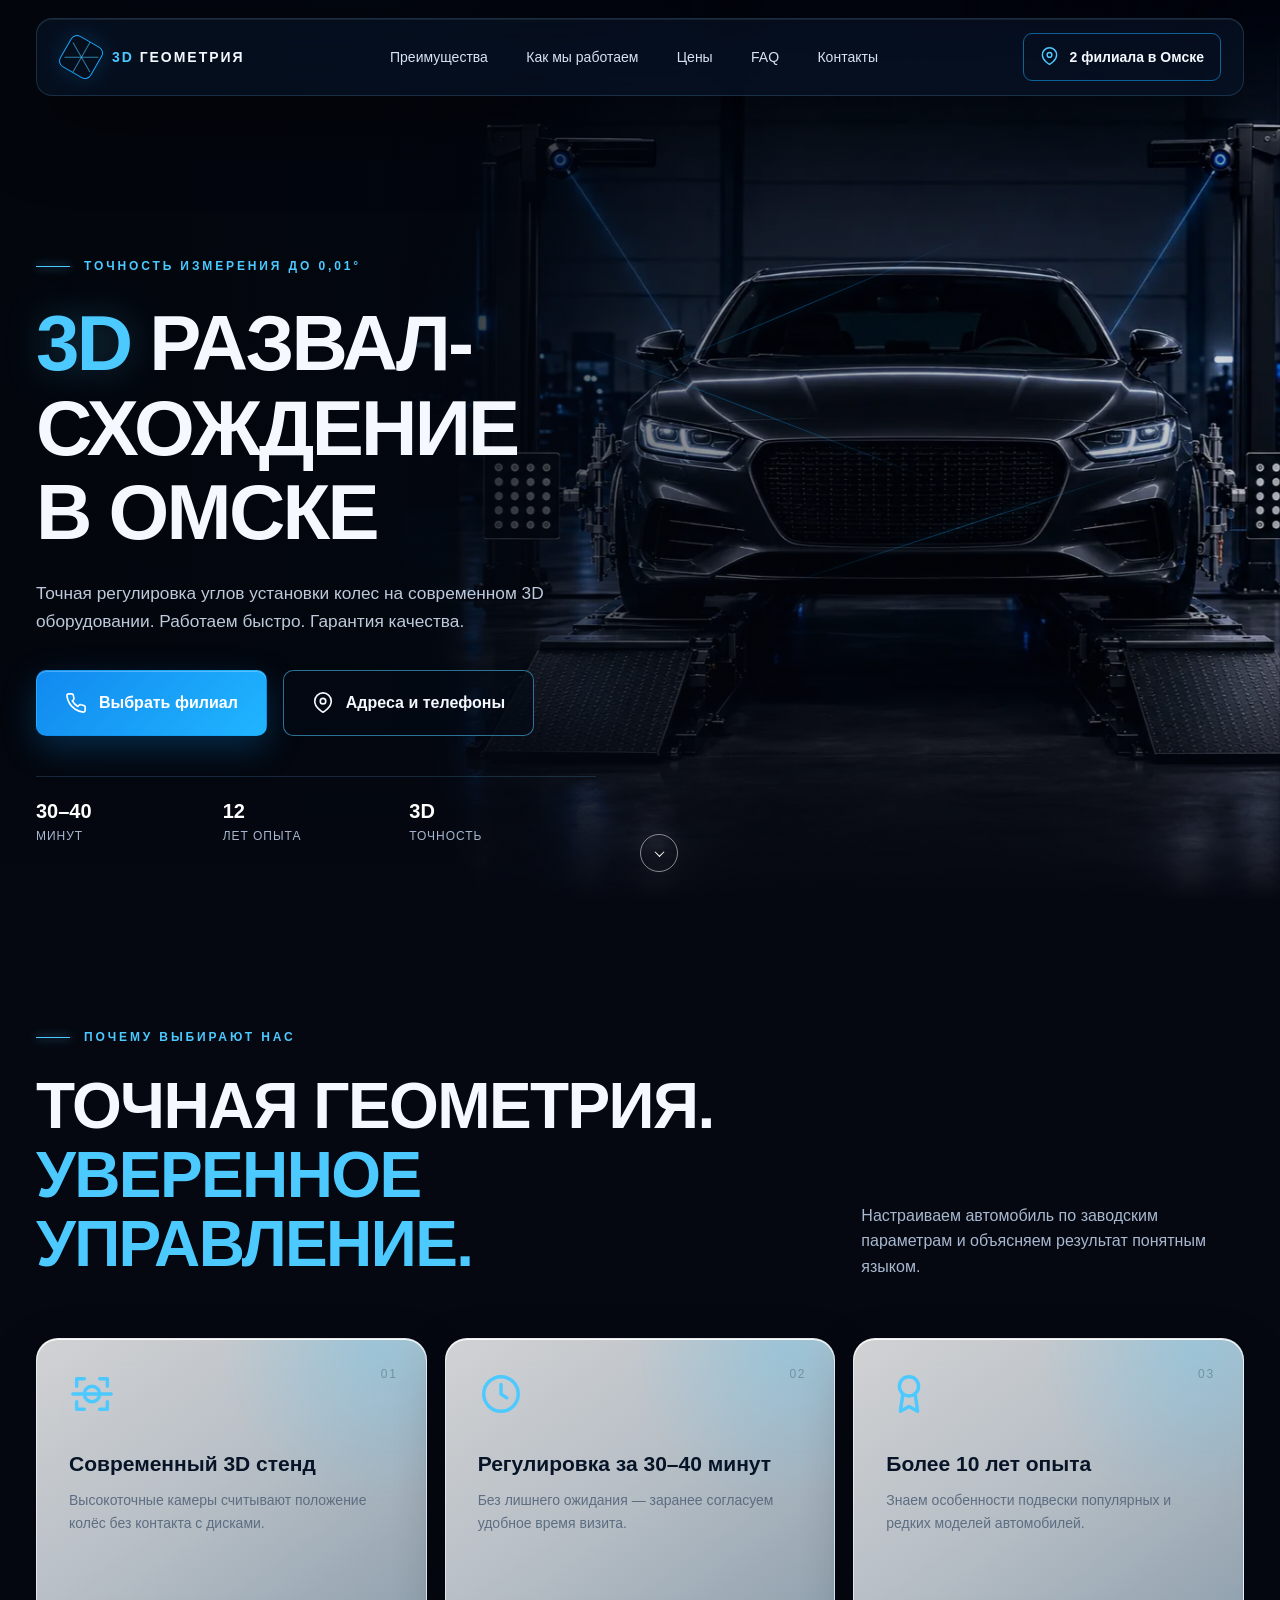
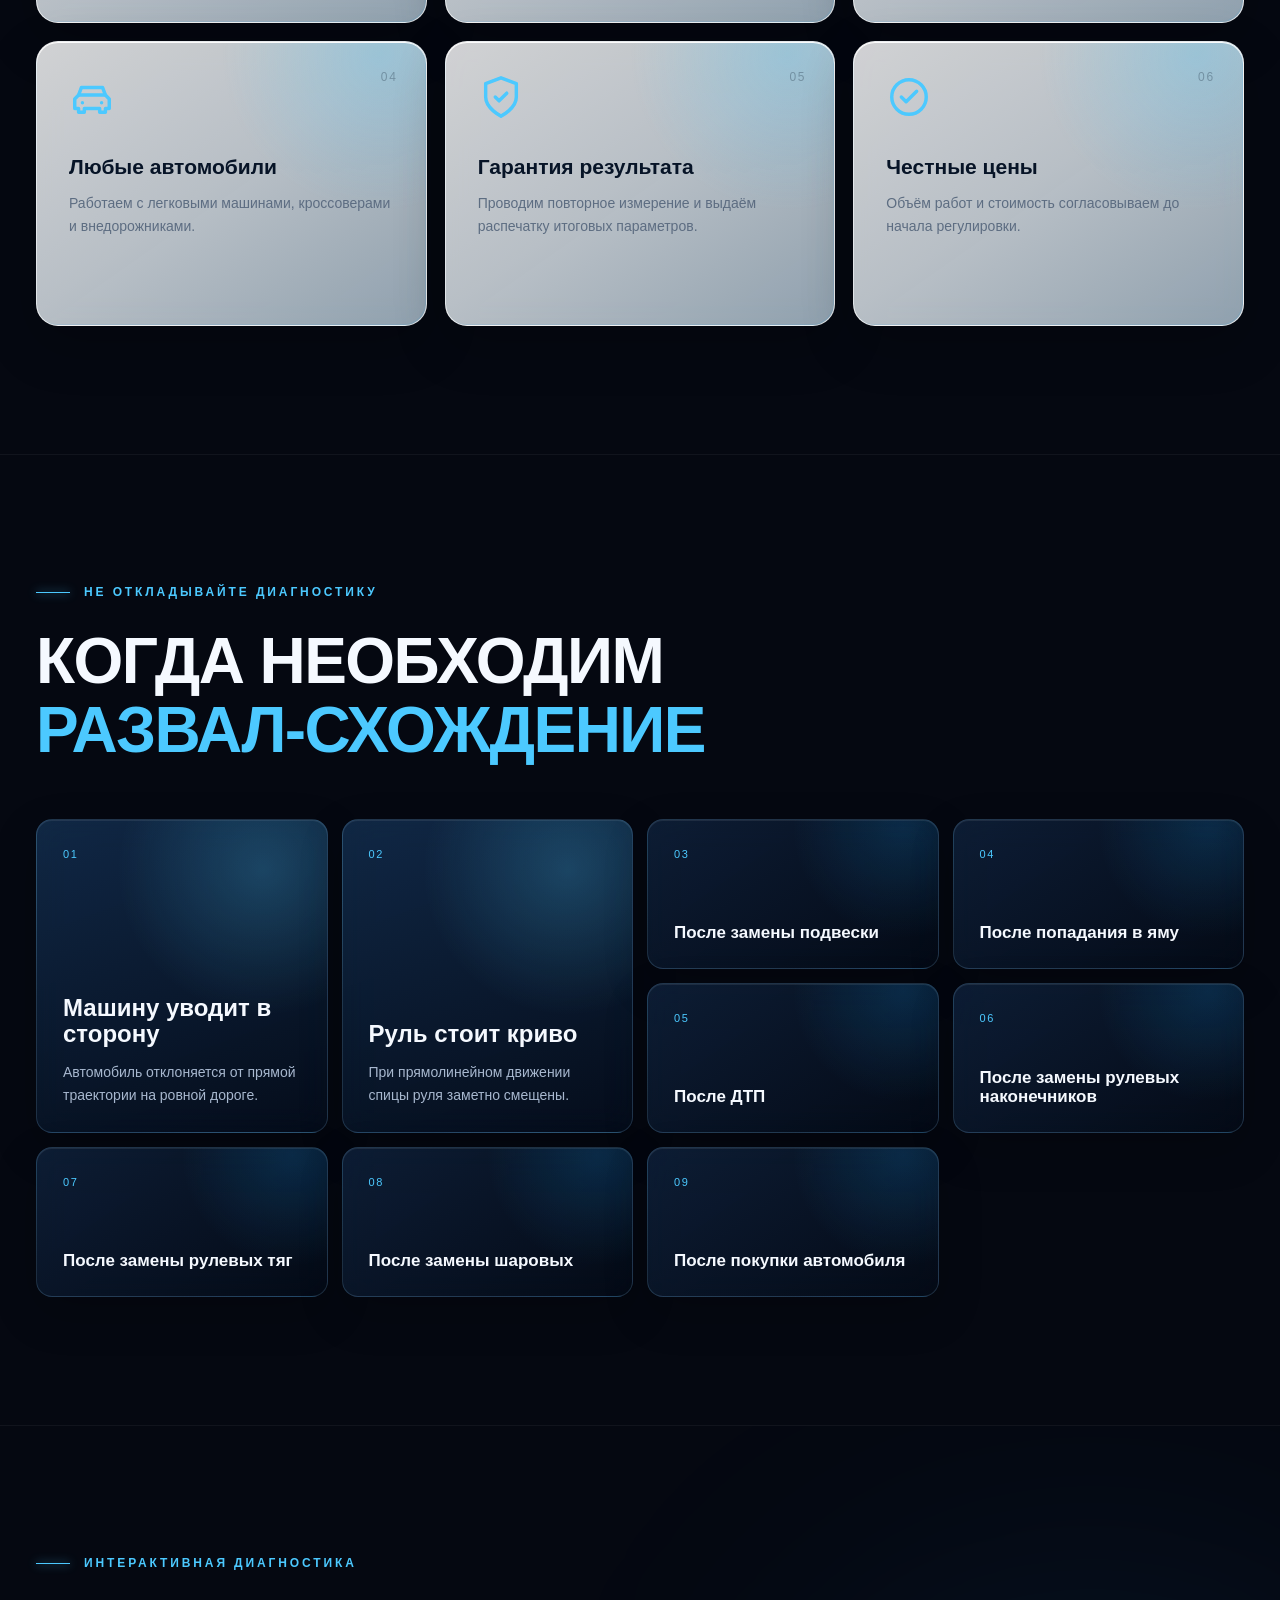
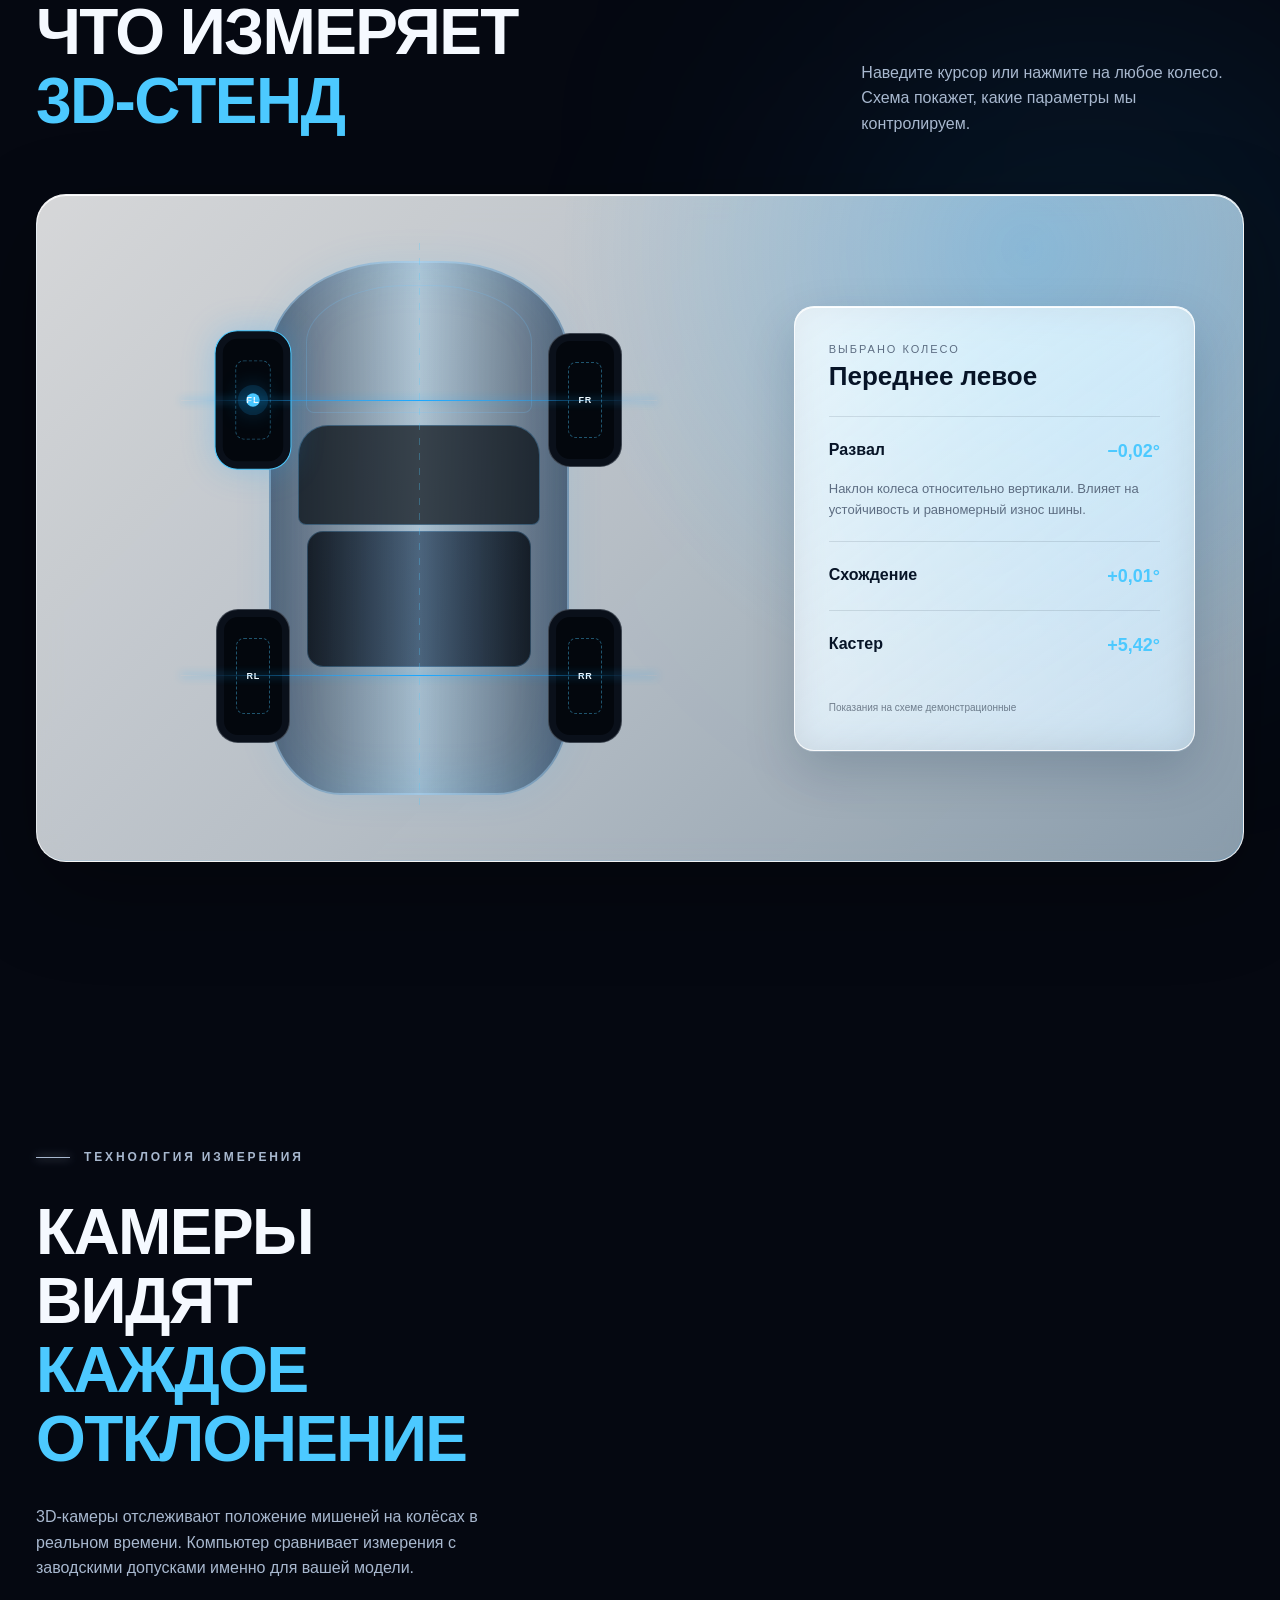
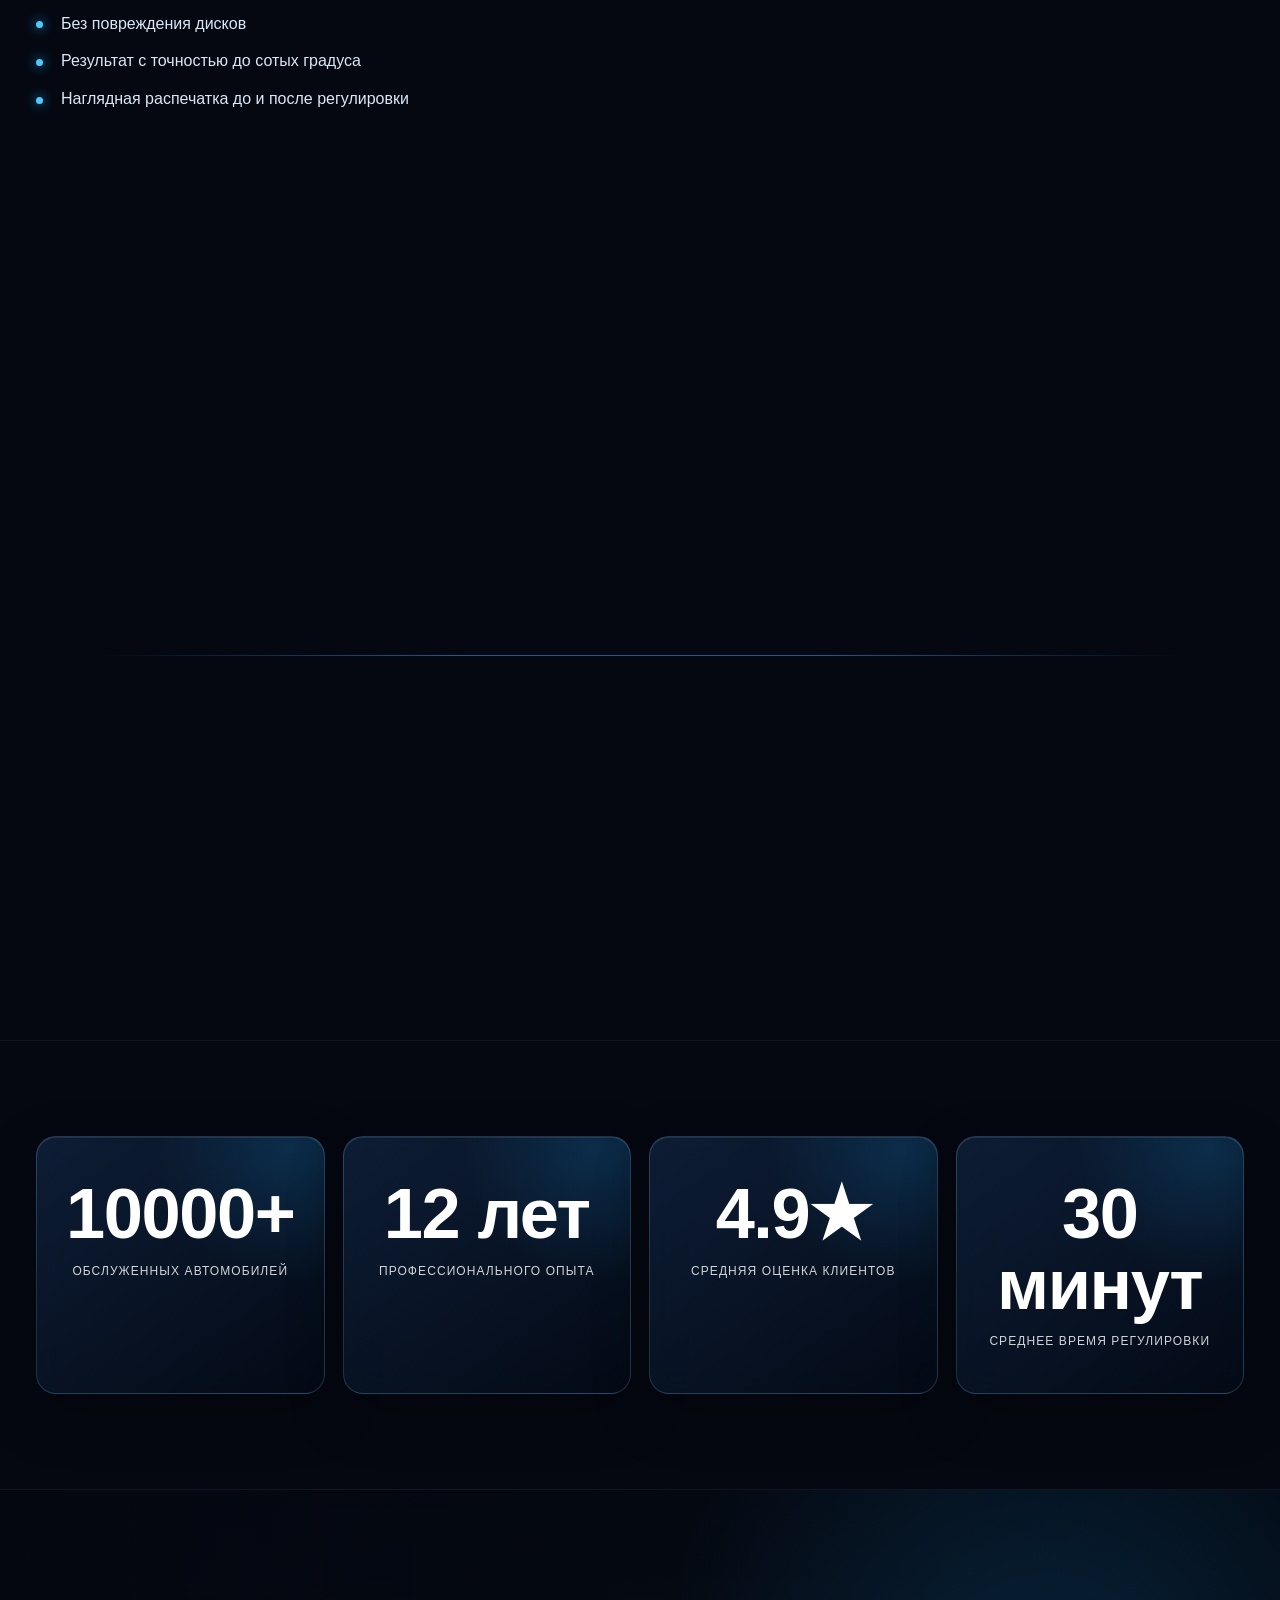
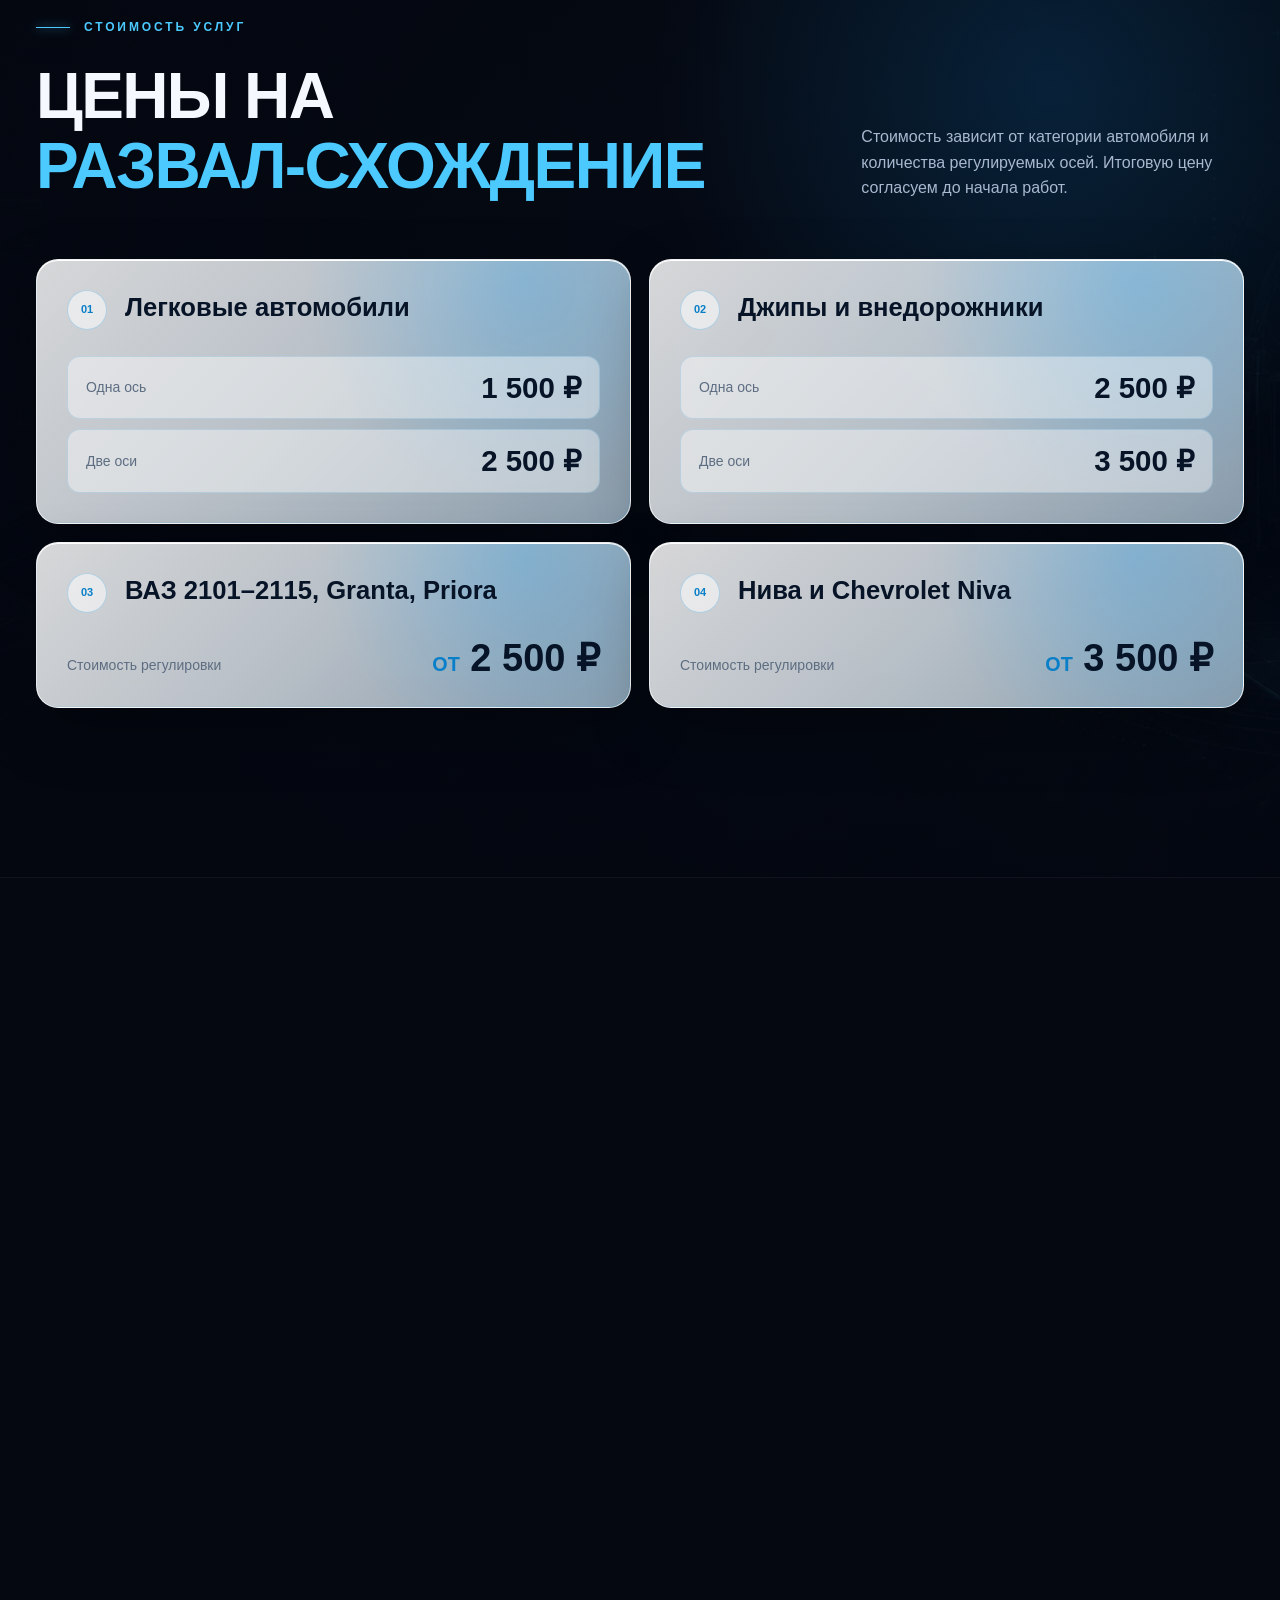
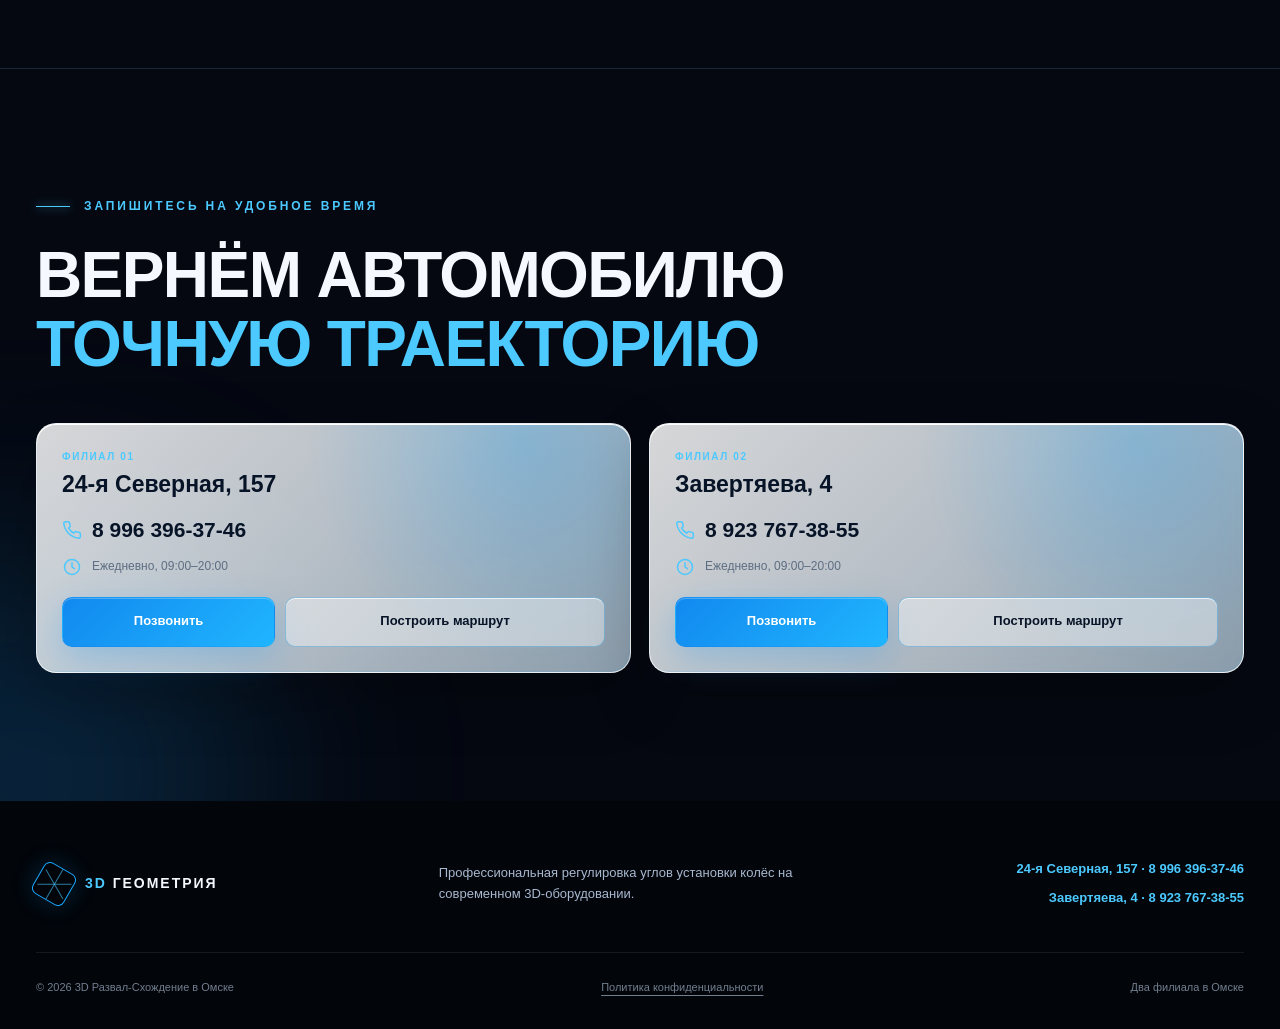
==== index.html @ 9b8ea34a "обновление сайта" ====
<!doctype html>
<html lang="ru">
<head>
  <meta charset="UTF-8">
  <meta name="viewport" content="width=device-width, initial-scale=1.0">
  <title>3D Развал-Схождение в Омске — точная регулировка углов установки колес</title>
  <meta name="description" content="Профессиональный 3D развал-схождение в Омске. Современное оборудование. Быстро. Гарантия качества. Запись по телефону.">
  <meta name="theme-color" content="#050811">
  <meta name="robots" content="index, follow">
  <link rel="preload" href="assets/hero.webp" as="image" type="image/webp" fetchpriority="high">
  <link rel="stylesheet" href="style.css">

  <!-- ======================================================
       ЯНДЕКС.МЕТРИКА — счётчик и цели подключены
       ====================================================== -->
  <script>
    window.YM_COUNTER_ID = 111038014;

    (function () {
      var counterId = Number(window.YM_COUNTER_ID);
      if (!Number.isInteger(counterId) || counterId <= 0) return;

      (function (m, e, t, r, i, k, a) {
        m[i] = m[i] || function () { (m[i].a = m[i].a || []).push(arguments); };
        m[i].l = 1 * new Date();
        for (var j = 0; j < document.scripts.length; j++) {
          if (document.scripts[j].src === r) return;
        }
        k = e.createElement(t);
        a = e.getElementsByTagName(t)[0];
        k.async = 1;
        k.src = r;
        a.parentNode.insertBefore(k, a);
      })(window, document, "script", "https://mc.yandex.ru/metrika/tag.js", "ym");

      ym(counterId, "init", {
        clickmap: true,
        trackLinks: true,
        accurateTrackBounce: true,
        webvisor: true
      });
    })();
  </script>
  <!-- /Яндекс.Метрика -->

  <script type="application/ld+json">
  {
    "@context": "https://schema.org",
    "@graph": [
      {
        "@type": "AutomotiveBusiness",
        "@id": "#severnaya",
        "name": "3D Развал-Схождение — 24-я Северная",
        "description": "Точная регулировка углов установки колёс на современном 3D-оборудовании.",
        "telephone": "+7-996-396-37-46",
        "address": {"@type": "PostalAddress", "addressLocality": "Омск", "addressRegion": "Омская область", "addressCountry": "RU", "streetAddress": "24-я Северная улица, 157"},
        "areaServed": "Омск",
        "openingHoursSpecification": [{"@type": "OpeningHoursSpecification", "dayOfWeek": ["Monday","Tuesday","Wednesday","Thursday","Friday","Saturday","Sunday"], "opens": "09:00", "closes": "20:00"}],
        "priceRange": "₽₽"
      },
      {
        "@type": "AutomotiveBusiness",
        "@id": "#zavertyaeva",
        "name": "3D Развал-Схождение — Завертяева",
        "description": "Точная регулировка углов установки колёс на современном 3D-оборудовании.",
        "telephone": "+7-923-767-38-55",
        "address": {"@type": "PostalAddress", "addressLocality": "Омск", "addressRegion": "Омская область", "addressCountry": "RU", "streetAddress": "улица Завертяева, 4"},
        "areaServed": "Омск",
        "openingHoursSpecification": [{"@type": "OpeningHoursSpecification", "dayOfWeek": ["Monday","Tuesday","Wednesday","Thursday","Friday","Saturday","Sunday"], "opens": "09:00", "closes": "20:00"}],
        "priceRange": "₽₽"
      }
    ]
  }
  </script>
</head>
<body>
  <a class="skip-link" href="#main">Перейти к содержанию</a>

  <header class="site-header" id="header">
    <div class="container header-inner glass">
      <a class="brand" href="#top" aria-label="На главную">
        <span class="brand-mark" aria-hidden="true"><i></i><i></i><i></i></span>
        <span><b>3D</b> ГЕОМЕТРИЯ</span>
      </a>
      <nav class="nav" id="nav" aria-label="Основная навигация">
        <a href="#benefits">Преимущества</a>
        <a href="#process">Как мы работаем</a>
        <a href="#prices">Цены</a>
        <a href="#faq">FAQ</a>
        <a href="#contacts">Контакты</a>
      </nav>
      <a class="header-phone" href="#contacts" aria-label="Перейти к адресам двух филиалов">
        <svg aria-hidden="true"><use href="#i-pin"></use></svg><span>2 филиала в Омске</span>
      </a>
      <button class="menu-btn" type="button" aria-label="Открыть меню" aria-expanded="false" aria-controls="nav"><span></span><span></span></button>
    </div>
  </header>

  <main id="main">
    <section class="hero" id="top" aria-labelledby="hero-title">
      <div class="hero-bg" role="img" aria-label="Автомобиль на современном 3D стенде развал-схождения"></div>
      <div class="scan-lines" aria-hidden="true"><span></span><span></span><span></span></div>
      <div class="container hero-inner">
        <div class="hero-copy">
          <p class="eyebrow"><span></span> Точность измерения до 0,01°</p>
          <h1 id="hero-title"><em>3D</em> Развал-<br>Схождение<br>в Омске</h1>
          <p class="hero-lead">Точная регулировка углов установки колес на современном 3D оборудовании. Работаем быстро. Гарантия качества.</p>
          <div class="hero-actions">
            <a class="btn btn-primary" href="#contacts"><svg aria-hidden="true"><use href="#i-phone"></use></svg>Выбрать филиал</a>
            <a class="btn btn-secondary" href="#contacts"><svg aria-hidden="true"><use href="#i-pin"></use></svg>Адреса и телефоны</a>
          </div>
          <ul class="hero-trust" aria-label="Ключевые преимущества">
            <li><strong>30–40</strong><span>минут</span></li>
            <li><strong>12</strong><span>лет опыта</span></li>
            <li><strong>3D</strong><span>точность</span></li>
          </ul>
        </div>
      </div>
      <a class="scroll-cue" href="#benefits" aria-label="Прокрутить к преимуществам"><span></span></a>
    </section>

    <section class="section cards-light" id="benefits">
      <div class="container">
        <div class="section-head reveal">
          <div><p class="eyebrow"><span></span> Почему выбирают нас</p><h2>Точная геометрия.<br><mark>Уверенное управление.</mark></h2></div>
          <p>Настраиваем автомобиль по заводским параметрам и объясняем результат понятным языком.</p>
        </div>
        <div class="cards benefits-grid">
          <article class="card reveal"><svg><use href="#i-scan"></use></svg><span>01</span><h3>Современный 3D стенд</h3><p>Высокоточные камеры считывают положение колёс без контакта с дисками.</p></article>
          <article class="card reveal"><svg><use href="#i-clock"></use></svg><span>02</span><h3>Регулировка за 30–40 минут</h3><p>Без лишнего ожидания — заранее согласуем удобное время визита.</p></article>
          <article class="card reveal"><svg><use href="#i-award"></use></svg><span>03</span><h3>Более 10 лет опыта</h3><p>Знаем особенности подвески популярных и редких моделей автомобилей.</p></article>
          <article class="card reveal"><svg><use href="#i-car"></use></svg><span>04</span><h3>Любые автомобили</h3><p>Работаем с легковыми машинами, кроссоверами и внедорожниками.</p></article>
          <article class="card reveal"><svg><use href="#i-shield"></use></svg><span>05</span><h3>Гарантия результата</h3><p>Проводим повторное измерение и выдаём распечатку итоговых параметров.</p></article>
          <article class="card reveal"><svg><use href="#i-check"></use></svg><span>06</span><h3>Честные цены</h3><p>Объём работ и стоимость согласовываем до начала регулировки.</p></article>
        </div>
      </div>
    </section>

    <section class="section section-dark" id="when">
      <div class="container split-heading reveal">
        <p class="eyebrow"><span></span> Не откладывайте диагностику</p>
        <h2>Когда необходим<br><mark>развал-схождение</mark></h2>
      </div>
      <div class="container reason-grid">
        <article class="reason feature reveal"><span>01</span><h3>Машину уводит в сторону</h3><p>Автомобиль отклоняется от прямой траектории на ровной дороге.</p></article>
        <article class="reason feature reveal"><span>02</span><h3>Руль стоит криво</h3><p>При прямолинейном движении спицы руля заметно смещены.</p></article>
        <article class="reason reveal"><span>03</span><h3>После замены подвески</h3></article>
        <article class="reason reveal"><span>04</span><h3>После попадания в яму</h3></article>
        <article class="reason reveal"><span>05</span><h3>После ДТП</h3></article>
        <article class="reason reveal"><span>06</span><h3>После замены рулевых наконечников</h3></article>
        <article class="reason reveal"><span>07</span><h3>После замены рулевых тяг</h3></article>
        <article class="reason reveal"><span>08</span><h3>После замены шаровых</h3></article>
        <article class="reason reveal"><span>09</span><h3>После покупки автомобиля</h3></article>
      </div>
    </section>

    <section class="section cards-light geometry" id="geometry">
      <div class="container">
        <div class="section-head reveal">
          <div><p class="eyebrow"><span></span> Интерактивная диагностика</p><h2>Что измеряет<br><mark>3D-стенд</mark></h2></div>
          <p>Наведите курсор или нажмите на любое колесо. Схема покажет, какие параметры мы контролируем.</p>
        </div>
        <div class="geometry-wrap reveal">
          <div class="car-diagram" aria-label="Интерактивная схема автомобиля, вид сверху">
            <div class="car-body"><div class="windshield"></div><div class="roof"></div><div class="hood"></div><div class="center-line"></div></div>
            <button class="wheel wheel-fl active" data-wheel="Переднее левое" type="button"><span></span><b>FL</b></button>
            <button class="wheel wheel-fr" data-wheel="Переднее правое" type="button"><span></span><b>FR</b></button>
            <button class="wheel wheel-rl" data-wheel="Заднее левое" type="button"><span></span><b>RL</b></button>
            <button class="wheel wheel-rr" data-wheel="Заднее правое" type="button"><span></span><b>RR</b></button>
            <div class="measure-line line-a"></div><div class="measure-line line-b"></div>
          </div>
          <aside class="geometry-panel glass" aria-live="polite">
            <p>Выбрано колесо</p><h3 id="wheel-title">Переднее левое</h3>
            <div class="parameter active" data-param="camber"><button type="button"><span>Развал</span><b>−0,02°</b></button><p>Наклон колеса относительно вертикали. Влияет на устойчивость и равномерный износ шины.</p></div>
            <div class="parameter" data-param="toe"><button type="button"><span>Схождение</span><b>+0,01°</b></button><p>Направление колёс относительно продольной оси. Влияет на прямолинейность и ресурс шин.</p></div>
            <div class="parameter" data-param="caster"><button type="button"><span>Кастер</span><b>+5,42°</b></button><p>Наклон оси поворота стойки. Влияет на возврат руля и стабильность автомобиля на скорости.</p></div>
            <small>Показания на схеме демонстрационные</small>
          </aside>
        </div>
      </div>
    </section>

    <section class="section stand-section" aria-labelledby="stand-title">
      <div class="container stand-grid">
        <div class="stand-copy reveal"><p class="eyebrow"><span></span> Технология измерения</p><h2 id="stand-title">Камеры видят<br><mark>каждое отклонение</mark></h2><p>3D-камеры отслеживают положение мишеней на колёсах в реальном времени. Компьютер сравнивает измерения с заводскими допусками именно для вашей модели.</p><ul><li>Без повреждения дисков</li><li>Результат с точностью до сотых градуса</li><li>Наглядная распечатка до и после регулировки</li></ul></div>
        <div class="stand-animation reveal" aria-label="Анимация работы 3D стенда">
          <div class="camera camera-left"><i></i></div><div class="camera camera-right"><i></i></div>
          <div class="beam beam-left"></div><div class="beam beam-right"></div>
          <div class="mini-car"><div class="mini-roof"></div><span class="target t1"></span><span class="target t2"></span><span class="target t3"></span><span class="target t4"></span></div>
          <div class="scan-bar"></div><p><i></i> Сканирование геометрии</p>
        </div>
      </div>
    </section>

    <section class="section cards-light" id="process">
      <div class="container">
        <div class="section-head reveal"><div><p class="eyebrow"><span></span> Понятный процесс</p><h2>Как проходит<br><mark>работа</mark></h2></div><p>Семь последовательных шагов — от первичного осмотра до контрольной распечатки.</p></div>
        <ol class="timeline">
          <li class="reveal"><span><svg><use href="#i-search"></use></svg></span><div><small>Этап 01</small><h3>Осмотр автомобиля</h3><p>Уточняем жалобы и оцениваем положение колёс.</p></div></li>
          <li class="reveal"><span><svg><use href="#i-tool"></use></svg></span><div><small>Этап 02</small><h3>Проверка подвески</h3><p>Исключаем люфты, мешающие точной регулировке.</p></div></li>
          <li class="reveal"><span><svg><use href="#i-target"></use></svg></span><div><small>Этап 03</small><h3>Установка 3D-мишеней</h3><p>Надёжно фиксируем мишени на каждом колесе.</p></div></li>
          <li class="reveal"><span><svg><use href="#i-monitor"></use></svg></span><div><small>Этап 04</small><h3>Компьютерное измерение</h3><p>Сверяем параметры с базой производителя.</p></div></li>
          <li class="reveal"><span><svg><use href="#i-sliders"></use></svg></span><div><small>Этап 05</small><h3>Регулировка углов</h3><p>Выставляем развал, схождение и кастер.</p></div></li>
          <li class="reveal"><span><svg><use href="#i-refresh"></use></svg></span><div><small>Этап 06</small><h3>Повторная проверка</h3><p>Контролируем параметры после регулировки.</p></div></li>
          <li class="reveal"><span><svg><use href="#i-file"></use></svg></span><div><small>Этап 07</small><h3>Выдача распечатки</h3><p>Показываем итоговые значения и даём рекомендации.</p></div></li>
        </ol>
      </div>
    </section>

    <section class="stats" aria-label="Статистика сервиса">
      <div class="container stats-grid">
        <div class="stat"><strong>10000+</strong><span>обслуженных автомобилей</span></div>
        <div class="stat"><strong>12 лет</strong><span>профессионального опыта</span></div>
        <div class="stat"><strong>4.9★</strong><span>средняя оценка клиентов</span></div>
        <div class="stat"><strong>30 минут</strong><span>среднее время регулировки</span></div>
      </div>
    </section>

    <section class="section prices" id="prices" aria-labelledby="prices-title">
      <div class="container">
        <div class="section-head reveal">
          <div>
            <p class="eyebrow"><span></span> Стоимость услуг</p>
            <h2 id="prices-title">Цены на<br><mark>развал-схождение</mark></h2>
          </div>
          <p>Стоимость зависит от категории автомобиля и количества регулируемых осей. Итоговую цену согласуем до начала работ.</p>
        </div>
        <div class="price-grid">
          <article class="price-card reveal">
            <div class="price-card-head"><span>01</span><h3>Легковые автомобили</h3></div>
            <dl>
              <div><dt>Одна ось</dt><dd>1 500 ₽</dd></div>
              <div><dt>Две оси</dt><dd>2 500 ₽</dd></div>
            </dl>
          </article>
          <article class="price-card reveal">
            <div class="price-card-head"><span>02</span><h3>Джипы и внедорожники</h3></div>
            <dl>
              <div><dt>Одна ось</dt><dd>2 500 ₽</dd></div>
              <div><dt>Две оси</dt><dd>3 500 ₽</dd></div>
            </dl>
          </article>
          <article class="price-card price-card-single reveal">
            <div class="price-card-head"><span>03</span><h3>ВАЗ 2101–2115, Granta, Priora</h3></div>
            <p>Стоимость регулировки</p><strong><small>от</small> 2 500 ₽</strong>
          </article>
          <article class="price-card price-card-single reveal">
            <div class="price-card-head"><span>04</span><h3>Нива и Chevrolet Niva</h3></div>
            <p>Стоимость регулировки</p><strong><small>от</small> 3 500 ₽</strong>
          </article>
        </div>
        <p class="price-note reveal">Точная стоимость может зависеть от состояния регулировочных элементов и особенностей автомобиля.</p>
      </div>
    </section>

    <section class="section cards-light" id="faq">
      <div class="container faq-grid">
        <div class="faq-intro reveal"><p class="eyebrow"><span></span> Отвечаем просто</p><h2>Частые<br><mark>вопросы</mark></h2><p>Не нашли ответ? Позвоните в удобный филиал — подскажем по вашей ситуации.</p><div class="faq-phones"><a href="tel:+79963963746">8 996 396-37-46</a><a href="tel:+79237673855">8 923 767-38-55</a></div></div>
        <div class="accordion reveal">
          <article class="faq-item open"><button type="button" aria-expanded="true"><span>Нужно ли делать развал после замены рулевых наконечников?</span><i></i></button><div class="faq-answer"><p>Да. При замене наконечников изменяется длина рулевых тяг, поэтому схождение колёс почти всегда сбивается. Без регулировки машину может тянуть, а шины начнут изнашиваться неравномерно.</p></div></article>
          <article class="faq-item"><button type="button" aria-expanded="false"><span>Сколько времени занимает процедура?</span><i></i></button><div class="faq-answer"><p>Диагностика и регулировка обычно занимают 30–40 минут. Сложные случаи или закисшие регулировочные элементы могут потребовать больше времени.</p></div></article>
          <article class="faq-item"><button type="button" aria-expanded="false"><span>Что будет, если не делать развал-схождение?</span><i></i></button><div class="faq-answer"><p>Ухудшится управляемость, автомобиль может уводить в сторону, руль будет стоять неровно, а протектор шин износится значительно быстрее.</p></div></article>
          <article class="faq-item"><button type="button" aria-expanded="false"><span>Как часто нужно проверять углы установки колес?</span><i></i></button><div class="faq-answer"><p>Рекомендуем проверять геометрию не реже одного раза в год, после сильного удара в яму, ремонта подвески или при появлении изменений в поведении автомобиля.</p></div></article>
          <article class="faq-item"><button type="button" aria-expanded="false"><span>Можно ли сделать регулировку сразу после ремонта подвески?</span><i></i></button><div class="faq-answer"><p>Да, и чаще всего это необходимо. Главное, чтобы все детали были окончательно установлены и затянуты, а в подвеске не осталось люфтов.</p></div></article>
        </div>
      </div>
    </section>

    <section class="contacts" id="contacts">
      <div class="container contacts-grid">
        <div class="contact-copy reveal">
          <p class="eyebrow"><span></span> Запишитесь на удобное время</p><h2>Вернём автомобилю<br><mark>точную траекторию</mark></h2>
          <div class="branch-list">
            <article class="branch-card glass">
              <p>Филиал 01</p><h3>24-я Северная, 157</h3>
              <a class="branch-phone" href="tel:+79963963746"><svg><use href="#i-phone"></use></svg>8 996 396-37-46</a>
              <span><svg><use href="#i-clock"></use></svg>Ежедневно, 09:00–20:00</span>
              <div><a class="btn btn-primary" href="tel:+79963963746">Позвонить</a><a class="btn btn-secondary" href="https://yandex.ru/maps/?rtext=~Омск%2C%2024-я%20Северная%20улица%2C%20157&rtt=auto" target="_blank" rel="noopener">Построить маршрут</a></div>
            </article>
            <article class="branch-card glass">
              <p>Филиал 02</p><h3>Завертяева, 4</h3>
              <a class="branch-phone" href="tel:+79237673855"><svg><use href="#i-phone"></use></svg>8 923 767-38-55</a>
              <span><svg><use href="#i-clock"></use></svg>Ежедневно, 09:00–20:00</span>
              <div><a class="btn btn-primary" href="tel:+79237673855">Позвонить</a><a class="btn btn-secondary" href="https://yandex.ru/maps/?rtext=~Омск%2C%20улица%20Завертяева%2C%204&rtt=auto" target="_blank" rel="noopener">Построить маршрут</a></div>
            </article>
          </div>
        </div>
      </div>
    </section>
  </main>

  <footer class="footer">
    <div class="container footer-top"><a class="brand" href="#top"><span class="brand-mark"><i></i><i></i><i></i></span><span><b>3D</b> ГЕОМЕТРИЯ</span></a><p>Профессиональная регулировка углов установки колёс на современном 3D-оборудовании.</p><div class="footer-branches"><a href="tel:+79963963746">24-я Северная, 157 · 8 996 396-37-46</a><a href="tel:+79237673855">Завертяева, 4 · 8 923 767-38-55</a></div></div>
    <div class="container footer-bottom"><span>© <span id="year">2026</span> 3D Развал-Схождение в Омске</span><button type="button" data-modal-open>Политика конфиденциальности</button><span>Два филиала в Омске</span></div>
  </footer>

  <div class="mobile-bar"><a href="tel:+79963963746"><svg><use href="#i-phone"></use></svg>24-я Северная</a><a href="tel:+79237673855"><svg><use href="#i-phone"></use></svg>Завертяева</a></div>

  <dialog class="privacy-modal" id="privacy-modal"><div><button class="modal-close" type="button" aria-label="Закрыть">×</button><p class="eyebrow"><span></span> Документ</p><h2>Политика конфиденциальности</h2><p>Сайт не собирает и не хранит персональные данные через формы. При нажатии на номер телефона или кнопку маршрута пользователь самостоятельно переходит в приложение телефона или карт.</p><p>Технические данные, которые могут обрабатываться хостингом или картографическим сервисом, регулируются политиками соответствующих поставщиков услуг.</p><p>По вопросам обработки информации свяжитесь с нами по телефонам <a href="tel:+79963963746">8 996 396-37-46</a> или <a href="tel:+79237673855">8 923 767-38-55</a>.</p></div></dialog>

  <svg class="svg-sprite" aria-hidden="true"><defs>
    <symbol id="i-phone" viewBox="0 0 24 24"><path d="M22 16.92v3a2 2 0 0 1-2.18 2 19.8 19.8 0 0 1-8.63-3.07 19.5 19.5 0 0 1-6-6A19.8 19.8 0 0 1 2.12 4.18 2 2 0 0 1 4.11 2h3a2 2 0 0 1 2 1.72c.12.9.33 1.78.62 2.63a2 2 0 0 1-.45 2.11L8 9.73a16 16 0 0 0 6 6l1.27-1.27a2 2 0 0 1 2.11-.45c.85.29 1.73.5 2.63.62A2 2 0 0 1 22 16.92z"/></symbol>
    <symbol id="i-pin" viewBox="0 0 24 24"><path d="M21 10c0 7-9 12-9 12S3 17 3 10a9 9 0 1 1 18 0z"/><circle cx="12" cy="10" r="3"/></symbol>
    <symbol id="i-clock" viewBox="0 0 24 24"><circle cx="12" cy="12" r="9"/><path d="M12 7v5l3 2"/></symbol>
    <symbol id="i-scan" viewBox="0 0 24 24"><path d="M4 8V4h4M16 4h4v4M20 16v4h-4M8 20H4v-4"/><circle cx="12" cy="12" r="4"/><path d="M2 12h20"/></symbol>
    <symbol id="i-award" viewBox="0 0 24 24"><circle cx="12" cy="8" r="5"/><path d="m8.8 12-1.3 9 4.5-2.5 4.5 2.5-1.3-9"/></symbol>
    <symbol id="i-car" viewBox="0 0 24 24"><path d="m5 11 1.5-4h11l1.5 4 2 2v5h-2v2h-3v-2H8v2H5v-2H3v-5l2-2z"/><path d="M5 11h14M7 15h.01M17 15h.01"/></symbol>
    <symbol id="i-shield" viewBox="0 0 24 24"><path d="M12 22s8-4 8-10V5l-8-3-8 3v7c0 6 8 10 8 10z"/><path d="m9 12 2 2 4-4"/></symbol>
    <symbol id="i-check" viewBox="0 0 24 24"><circle cx="12" cy="12" r="9"/><path d="m8 12 2.5 2.5L16 9"/></symbol>
    <symbol id="i-search" viewBox="0 0 24 24"><circle cx="11" cy="11" r="7"/><path d="m20 20-4-4"/></symbol>
    <symbol id="i-tool" viewBox="0 0 24 24"><path d="M14.7 6.3a4 4 0 0 0-5-5L12 3.6 9.6 6 7.3 3.7a4 4 0 0 0 5 5L4 17l3 3 8.3-8.3a4 4 0 0 0 5-5L18 9l-2.4-2.4 2.3-2.3z"/></symbol>
    <symbol id="i-target" viewBox="0 0 24 24"><circle cx="12" cy="12" r="9"/><circle cx="12" cy="12" r="5"/><circle cx="12" cy="12" r="1"/></symbol>
    <symbol id="i-monitor" viewBox="0 0 24 24"><rect x="3" y="4" width="18" height="13" rx="1"/><path d="M8 21h8M12 17v4"/></symbol>
    <symbol id="i-sliders" viewBox="0 0 24 24"><path d="M4 6h5M15 6h5M4 12h9M19 12h1M4 18h2M12 18h8"/><circle cx="12" cy="6" r="3"/><circle cx="16" cy="12" r="3"/><circle cx="9" cy="18" r="3"/></symbol>
    <symbol id="i-refresh" viewBox="0 0 24 24"><path d="M20 7V3l-3 3a8 8 0 1 0 2 8M4 17v4l3-3"/></symbol>
    <symbol id="i-file" viewBox="0 0 24 24"><path d="M6 2h8l4 4v16H6zM14 2v5h5M9 12h6M9 16h6"/></symbol>
  </defs></svg>
  <script src="script.js" defer></script>
</body>
</html>
---- style.css ----
/* =========================================================
   3D Развал-Схождение — премиальный адаптивный интерфейс
   Контакты и цвета вынесены в верхнюю часть для быстрой правки.
   ========================================================= */
:root {
  --bg: #050811;
  --bg-2: #071427;
  --surface: #0a1526;
  --surface-2: #0d1b30;
  --blue: #19a7ff;
  --blue-2: #4cc9ff;
  --text: #f5f9ff;
  --muted: #a8b8cf;
  --line: rgba(112, 194, 255, .18);
  --glass: rgba(9, 22, 42, .56);
  --shadow: 0 28px 80px rgba(0, 0, 0, .42);
  --radius: 22px;
  --container: 1320px;
  --light-card: radial-gradient(circle at 88% 4%, rgba(76,201,255,.28), transparent 36%), linear-gradient(145deg, rgba(255,255,255,.82) 0%, rgba(242,250,255,.76) 48%, rgba(210,233,248,.68) 100%);
  --light-card-large: radial-gradient(circle at 82% 8%, rgba(25,167,255,.26), transparent 40%), linear-gradient(135deg, rgba(255,255,255,.84) 0%, rgba(239,248,254,.76) 50%, rgba(204,229,246,.67) 100%);
  --dark-card: radial-gradient(circle at 88% 5%, rgba(25,167,255,.16), transparent 38%), linear-gradient(145deg, rgba(19,43,74,.62), rgba(4,11,23,.72));
}

* { box-sizing: border-box; }
html { scroll-behavior: smooth; scroll-padding-top: 110px; }
body { margin: 0; min-width: 320px; overflow-x: hidden; color: var(--text); background: var(--bg); font-family: Inter, Manrope, -apple-system, BlinkMacSystemFont, "Segoe UI", sans-serif; line-height: 1.6; -webkit-font-smoothing: antialiased; }
body::before { content: ""; position: fixed; inset: 0; z-index: -2; pointer-events: none; background: radial-gradient(circle at 80% 10%, rgba(25,167,255,.08), transparent 28%), linear-gradient(180deg, var(--bg), #06101e 55%, var(--bg)); }
button, a { font: inherit; }
a { color: inherit; text-decoration: none; }
button { color: inherit; }
img, svg { display: block; }
svg { fill: none; stroke: currentColor; stroke-width: 1.8; stroke-linecap: round; stroke-linejoin: round; }
h1, h2, h3, p { margin-top: 0; }
h1, h2, h3 { line-height: 1.08; }
mark { color: var(--blue-2); background: none; }
.container { width: min(calc(100% - 72px), var(--container)); margin-inline: auto; }
.section { position: relative; padding: 128px 0; overflow: hidden; }
.section-dark { background: transparent; border-block: 1px solid rgba(255,255,255,.05); }
.glass { background: var(--glass); border: 1px solid var(--line); box-shadow: var(--shadow), inset 0 1px rgba(255,255,255,.08); backdrop-filter: blur(18px) saturate(135%); -webkit-backdrop-filter: blur(18px) saturate(135%); }

/* Общая стеклянная поверхность карточек */
.card,
.reason,
.geometry-wrap,
.stand-animation,
.timeline li,
.stat,
.accordion,
.price-card {
  backdrop-filter: blur(16px) saturate(135%);
  -webkit-backdrop-filter: blur(16px) saturate(135%);
}
.svg-sprite { position: absolute; width: 0; height: 0; overflow: hidden; }
.skip-link { position: fixed; top: -80px; left: 20px; z-index: 200; padding: 12px 18px; color: #00111f; background: var(--blue-2); border-radius: 8px; transition: top .2s; }
.skip-link:focus { top: 20px; }

/* Header */
.site-header { position: fixed; top: 0; left: 0; right: 0; z-index: 100; padding: 18px 0; transition: padding .3s ease, background .3s ease; }
.site-header.scrolled { padding: 10px 0; }
.header-inner { height: 78px; display: flex; align-items: center; justify-content: space-between; padding: 0 22px 0 26px; border-radius: 16px; }
.brand { display: inline-flex; align-items: center; gap: 13px; font-size: 14px; font-weight: 700; letter-spacing: .14em; white-space: nowrap; }
.brand b { color: var(--blue-2); }
.brand-mark { position: relative; width: 36px; height: 36px; display: grid; place-items: center; transform: rotate(30deg); border: 1px solid var(--blue); border-radius: 7px; box-shadow: 0 0 24px rgba(25,167,255,.2); }
.brand-mark i { position: absolute; width: 1px; height: 100%; background: rgba(76,201,255,.6); }
.brand-mark i:nth-child(2) { transform: rotate(60deg); }
.brand-mark i:nth-child(3) { transform: rotate(-60deg); }
.nav { display: flex; align-items: center; gap: clamp(22px, 3vw, 48px); }
.nav a { position: relative; color: #d7e2f2; font-size: 14px; }
.nav a::after { content: ""; position: absolute; left: 0; right: 100%; bottom: -8px; height: 1px; background: var(--blue-2); transition: right .25s ease; }
.nav a:hover::after, .nav a:focus-visible::after { right: 0; }
.header-phone { display: inline-flex; align-items: center; gap: 10px; padding: 12px 16px; border: 1px solid rgba(25,167,255,.55); border-radius: 9px; font-size: 14px; font-weight: 650; transition: box-shadow .25s, background .25s; }
.header-phone svg { width: 19px; height: 19px; color: var(--blue-2); }
.header-phone:hover { background: rgba(25,167,255,.1); box-shadow: 0 0 28px rgba(25,167,255,.18); }
.menu-btn { display: none; border: 0; background: none; padding: 10px; }
.menu-btn span { display: block; width: 26px; height: 1px; margin: 6px 0; background: #fff; transition: transform .25s; }

/* Hero */
.hero { position: relative; min-height: 900px; height: 100svh; max-height: 1000px; overflow: hidden; display: grid; align-items: center; isolation: isolate; background: var(--bg); }
.hero-bg { position: absolute; inset: 0; z-index: -3; background: url("assets/hero.webp") center/cover no-repeat; animation: heroZoom 1.4s cubic-bezier(.2,.8,.2,1) both; }
.hero::before { content: ""; position: absolute; inset: 0; z-index: -2; background: linear-gradient(90deg, rgba(3,6,13,.98) 0%, rgba(3,7,15,.91) 30%, rgba(3,7,15,.35) 55%, rgba(3,7,15,.08) 100%), linear-gradient(180deg, rgba(2,5,11,.44), transparent 32%, rgba(2,5,11,.45)); }
.hero::after { content: ""; position: absolute; inset: auto 0 0; height: 22%; z-index: -1; background: linear-gradient(transparent, var(--bg)); }
.hero-inner { padding-top: 96px; }
.hero-copy { width: 54%; max-width: 720px; position: relative; z-index: 3; animation: heroUp .85s .15s both; }
.eyebrow { margin-bottom: 25px; display: flex; align-items: center; gap: 14px; color: var(--blue-2); font-size: 12px; font-weight: 700; letter-spacing: .24em; text-transform: uppercase; }
.eyebrow > span { width: 34px; height: 1px; background: currentColor; box-shadow: 0 0 10px currentColor; }
h1 { margin-bottom: 26px; font-family: "Arial Narrow", Impact, sans-serif; font-size: clamp(66px, 6.1vw, 94px); font-weight: 800; letter-spacing: -.035em; text-transform: uppercase; }
h1 em { color: var(--blue-2); font-style: normal; text-shadow: 0 0 38px rgba(76,201,255,.28); }
.hero-lead { max-width: 600px; margin-bottom: 34px; color: #becadb; font-size: clamp(17px, 1.35vw, 20px); line-height: 1.62; }
.hero-actions, .contact-actions { display: flex; flex-wrap: wrap; gap: 16px; }
.btn { min-height: 66px; padding: 0 28px; display: inline-flex; justify-content: center; align-items: center; gap: 12px; border: 1px solid transparent; border-radius: 10px; font-weight: 700; transition: transform .25s ease, box-shadow .25s ease, border-color .25s, background .25s; }
.btn svg { width: 22px; height: 22px; }
.btn:hover { transform: translateY(-3px); }
.btn-primary { color: #fff; background: linear-gradient(135deg, #1189ef, #20b5ff); box-shadow: 0 12px 34px rgba(15,148,244,.26), inset 0 1px rgba(255,255,255,.26); }
.btn-primary:hover { box-shadow: 0 18px 45px rgba(15,148,244,.38), 0 0 25px rgba(25,167,255,.18); }
.btn-secondary { background: rgba(4,11,22,.62); border-color: rgba(76,201,255,.55); }
.btn-secondary:hover { background: rgba(25,167,255,.1); border-color: var(--blue-2); box-shadow: 0 0 28px rgba(25,167,255,.12); }
.hero-trust { max-width: 560px; display: grid; grid-template-columns: repeat(3, 1fr); margin: 40px 0 0; padding: 0; list-style: none; border-top: 1px solid var(--line); }
.hero-trust li { padding: 18px 20px 0 0; display: flex; flex-direction: column; }
.hero-trust strong { color: #fff; font-size: 20px; }
.hero-trust span { color: var(--muted); font-size: 12px; text-transform: uppercase; letter-spacing: .08em; }
.scan-lines span { position: absolute; z-index: 1; height: 1px; width: 30vw; transform-origin: left; background: linear-gradient(90deg, transparent, var(--blue), transparent); opacity: .35; filter: drop-shadow(0 0 5px var(--blue)); animation: scanPulse 3s infinite; }
.scan-lines span:nth-child(1) { top: 38%; left: 45%; transform: rotate(21deg); }
.scan-lines span:nth-child(2) { top: 65%; left: 61%; transform: rotate(-18deg); animation-delay: 1s; }
.scan-lines span:nth-child(3) { top: 26%; right: -6%; transform: rotate(157deg); animation-delay: 2s; }
.scroll-cue { position: absolute; z-index: 3; bottom: 28px; left: 50%; width: 38px; height: 38px; display: grid; place-items: center; border: 1px solid rgba(255,255,255,.5); border-radius: 50%; }
.scroll-cue span { width: 7px; height: 7px; border-right: 1px solid #fff; border-bottom: 1px solid #fff; transform: rotate(45deg) translate(-1px,-1px); animation: scrollCue 1.5s infinite; }

/* Shared section headings */
.section-head { margin-bottom: 58px; display: grid; grid-template-columns: 1.6fr .8fr; gap: 60px; align-items: end; }
.section-head h2, .split-heading h2, .stand-copy h2, .faq-intro h2, .contact-copy h2 { margin: 0; font-family: "Arial Narrow", Impact, sans-serif; font-size: clamp(46px, 5vw, 72px); letter-spacing: -.025em; text-transform: uppercase; }
.section-head > p, .stand-copy > p, .faq-intro > p { max-width: 470px; margin: 0; color: var(--muted); }
.cards { display: grid; }
.benefits-grid { grid-template-columns: repeat(3, 1fr); gap: 18px; }
.card { position: relative; min-height: 285px; padding: 32px; overflow: hidden; background: var(--dark-card); border: 1px solid rgba(142,211,255,.2); border-radius: var(--radius); box-shadow: inset 0 1px rgba(255,255,255,.1), inset 0 -1px rgba(25,167,255,.05), 0 18px 52px rgba(0,0,0,.25); transition: transform .35s, border-color .35s, box-shadow .35s; }
.cards-light .card { background: var(--light-card); border-color: rgba(255,255,255,.72); box-shadow: inset 0 1px rgba(255,255,255,.95), inset -1px -1px rgba(25,167,255,.1), 0 18px 52px rgba(0,0,0,.24); }
.cards-light .card:hover { border-color: rgba(255,255,255,.95); box-shadow: inset 0 1px rgba(255,255,255,1), inset -1px -1px rgba(25,167,255,.14), 0 27px 68px rgba(0,0,0,.32), 0 0 35px rgba(25,167,255,.15); }
.cards-light .card > span { color: rgba(7,20,39,.28); }
.cards-light .card h3 { color: #071427; }
.cards-light .card p { color: #5d6d82; }
.card::after { content: ""; position: absolute; right: -70px; bottom: -90px; width: 160px; height: 160px; border-radius: 50%; background: var(--blue); filter: blur(75px); opacity: 0; transition: opacity .35s; }
.card:hover { transform: translateY(-7px); border-color: rgba(76,201,255,.43); box-shadow: 0 25px 60px rgba(0,0,0,.32); }
.card:hover::after { opacity: .2; }
.card > svg { width: 46px; height: 46px; margin-bottom: 36px; color: var(--blue-2); }
.card > span { position: absolute; top: 26px; right: 28px; color: rgba(168,184,207,.3); font-size: 12px; letter-spacing: .15em; }
.card h3 { margin-bottom: 14px; font-size: 21px; }
.card p { margin: 0; color: var(--muted); font-size: 14px; }

/* Reasons */
.split-heading { margin-bottom: 54px; }
.reason-grid { display: grid; grid-template-columns: repeat(4, 1fr); gap: 14px; }
.reason { min-height: 150px; padding: 26px; display: flex; flex-direction: column; justify-content: space-between; background: var(--dark-card); border: 1px solid rgba(142,211,255,.18); border-radius: 16px; box-shadow: inset 0 1px rgba(255,255,255,.08), 0 16px 45px rgba(0,0,0,.2); transition: background .3s, border-color .3s, transform .3s, box-shadow .3s; }
.reason:hover { transform: translateY(-4px); background: radial-gradient(circle at 88% 5%, rgba(25,167,255,.22), transparent 42%), linear-gradient(145deg, rgba(22,51,87,.68), rgba(5,14,28,.76)); border-color: rgba(76,201,255,.46); box-shadow: inset 0 1px rgba(255,255,255,.12), 0 22px 55px rgba(0,0,0,.28); }
.reason span { color: var(--blue-2); font-size: 11px; letter-spacing: .15em; }
.reason h3 { margin: 22px 0 0; font-size: 17px; }
.reason.feature { grid-row: span 2; min-height: 314px; justify-content: flex-end; background: radial-gradient(circle at 78% 16%, rgba(76,201,255,.22), transparent 42%), linear-gradient(160deg, rgba(24,60,100,.62), rgba(5,14,29,.74)); }
.reason.feature span { margin-bottom: auto; }
.reason.feature h3 { font-size: 24px; }
.reason.feature p { margin: 14px 0 0; color: var(--muted); font-size: 14px; }

/* Interactive wheel geometry */
.geometry::before { content: ""; position: absolute; inset: 18% auto auto 65%; width: 520px; height: 520px; background: rgba(25,167,255,.12); border-radius: 50%; filter: blur(140px); }
.geometry-wrap { min-height: 660px; display: grid; grid-template-columns: 1.25fr .75fr; gap: 40px; align-items: center; padding: 48px; background: var(--dark-card); border: 1px solid rgba(142,211,255,.2); border-radius: 30px; box-shadow: var(--shadow), inset 0 1px rgba(255,255,255,.09); }
.cards-light .geometry-wrap { background: var(--light-card-large); border-color: rgba(255,255,255,.76); box-shadow: inset 0 1px rgba(255,255,255,.98), inset -1px -1px rgba(25,167,255,.1), 0 30px 90px rgba(0,0,0,.32); }
.cards-light .geometry-panel { color: #071427; background: linear-gradient(145deg, rgba(255,255,255,.64), rgba(211,234,249,.48)); border-color: rgba(255,255,255,.82); box-shadow: inset 0 1px rgba(255,255,255,.92), 0 20px 50px rgba(8,33,61,.18); }
.cards-light .geometry-panel > p,
.cards-light .parameter p { color: #5d6d82; }
.cards-light .parameter { border-top-color: rgba(7,20,39,.11); }
.cards-light .geometry-panel small { color: rgba(7,20,39,.5); }
.car-diagram { position: relative; width: min(100%, 520px); height: 570px; margin: auto; perspective: 800px; }
.car-body { position: absolute; inset: 18px 110px; border: 2px solid rgba(162,216,255,.46); border-radius: 42% 42% 24% 24% / 18% 18% 16% 16%; background: linear-gradient(90deg, rgba(13,33,59,.6), rgba(25,167,255,.12) 50%, rgba(13,33,59,.6)); box-shadow: inset 0 0 55px rgba(25,167,255,.12), 0 0 38px rgba(25,167,255,.09); }
.hood { position: absolute; inset: 22px 35px auto; height: 128px; border: 1px solid rgba(112,194,255,.22); border-radius: 45% 45% 8px 8px; }
.windshield { position: absolute; inset: 162px 27px auto; height: 100px; border: 1px solid rgba(112,194,255,.32); border-radius: 30px 30px 8px 8px; background: rgba(1,6,13,.68); }
.roof { position: absolute; inset: 268px 36px 126px; border: 1px solid rgba(112,194,255,.25); border-radius: 16px; background: linear-gradient(90deg, rgba(2,8,16,.8), rgba(15,42,72,.6), rgba(2,8,16,.8)); }
.center-line { position: absolute; top: -20px; bottom: -20px; left: 50%; width: 1px; background: repeating-linear-gradient(to bottom, rgba(76,201,255,.3) 0 7px, transparent 7px 15px); }
.wheel { position: absolute; width: 74px; height: 134px; padding: 0; display: grid; place-items: center; cursor: pointer; color: #fff; background: #03070d; border: 1px solid rgba(168,184,207,.35); border-radius: 22px; box-shadow: inset 0 0 0 7px #0a101a; transition: border-color .25s, box-shadow .25s, transform .25s; }
.wheel::before { content: ""; width: 32px; height: 74px; border: 1px dashed rgba(76,201,255,.4); border-radius: 8px; }
.wheel span { position: absolute; inset: 50% auto auto 50%; width: 13px; height: 13px; transform: translate(-50%,-50%); border-radius: 50%; background: var(--blue-2); box-shadow: 0 0 0 8px rgba(25,167,255,.15), 0 0 25px var(--blue); opacity: 0; transition: opacity .2s; }
.wheel b { position: absolute; font-size: 9px; letter-spacing: .1em; }
.wheel:hover, .wheel:focus-visible, .wheel.active { outline: none; border-color: var(--blue-2); box-shadow: inset 0 0 0 7px #0a101a, 0 0 32px rgba(25,167,255,.27); transform: scale(1.04); }
.wheel:hover span, .wheel:focus-visible span, .wheel.active span { opacity: 1; animation: targetPulse 1.5s infinite; }
.wheel-fl { left: 57px; top: 90px; }.wheel-fr { right: 57px; top: 90px; }.wheel-rl { left: 57px; bottom: 70px; }.wheel-rr { right: 57px; bottom: 70px; }
.measure-line { position: absolute; left: 22px; right: 22px; height: 1px; background: linear-gradient(90deg, transparent, var(--blue), transparent); box-shadow: 0 0 8px var(--blue); }
.line-a { top: 157px; }.line-b { bottom: 137px; }
.geometry-panel { padding: 34px; color: var(--text); border-radius: 20px; }
.geometry-panel > p { margin: 0 0 4px; color: var(--muted); font-size: 11px; text-transform: uppercase; letter-spacing: .18em; }
.geometry-panel > h3 { margin: 0 0 26px; font-size: 26px; }
.parameter { border-top: 1px solid rgba(255,255,255,.08); }
.parameter button { width: 100%; padding: 20px 0; display: flex; justify-content: space-between; cursor: pointer; background: none; border: 0; text-align: left; }
.parameter button span { font-weight: 700; }
.parameter button b { color: var(--blue-2); font-size: 18px; }
.parameter p { max-height: 0; margin: 0; overflow: hidden; color: var(--muted); font-size: 13px; opacity: 0; transition: max-height .35s, opacity .35s, margin .35s; }
.parameter.active p { max-height: 120px; margin: -7px 0 20px; opacity: 1; }
.geometry-panel small { display: block; margin-top: 20px; color: rgba(168,184,207,.56); font-size: 10px; }

/* Animated stand */
.stand-section { background: transparent; }
.stand-grid { display: grid; grid-template-columns: .8fr 1.2fr; gap: 80px; align-items: center; }
.stand-copy > p { margin: 30px 0; }
.stand-copy ul { margin: 0; padding: 0; list-style: none; }
.stand-copy li { position: relative; margin: 12px 0; padding-left: 25px; color: #dbe7f5; }
.stand-copy li::before { content: ""; position: absolute; left: 0; top: .67em; width: 7px; height: 7px; border-radius: 50%; background: var(--blue-2); box-shadow: 0 0 12px var(--blue); }
.stand-animation { position: relative; height: 500px; overflow: hidden; background: radial-gradient(circle at 50% 72%, rgba(25,167,255,.24), transparent 34%), linear-gradient(145deg, rgba(14,34,59,.64), rgba(2,7,14,.76)); border: 1px solid rgba(142,211,255,.2); border-radius: 28px; box-shadow: var(--shadow), inset 0 1px rgba(255,255,255,.08), inset 0 -50px 80px rgba(25,167,255,.06); }
.stand-animation::before { content: ""; position: absolute; inset: 0; opacity: .16; background-image: linear-gradient(rgba(76,201,255,.15) 1px, transparent 1px), linear-gradient(90deg, rgba(76,201,255,.15) 1px, transparent 1px); background-size: 44px 44px; transform: perspective(500px) rotateX(64deg) scale(1.5); transform-origin: bottom; }
.camera { position: absolute; top: 70px; width: 30px; height: 210px; background: #111b29; border: 1px solid #29384d; border-radius: 5px; }
.camera::after { content: ""; position: absolute; top: 15px; width: 105px; height: 26px; background: #111b29; border: 1px solid #29384d; }
.camera i { position: absolute; z-index: 2; top: 21px; width: 15px; height: 15px; border: 3px solid var(--blue); border-radius: 50%; box-shadow: 0 0 18px var(--blue); }
.camera-left { left: 10%; }.camera-left::after { left: 12px; }.camera-left i { left: 75px; }
.camera-right { right: 10%; }.camera-right::after { right: 12px; }.camera-right i { right: 75px; }
.beam { position: absolute; z-index: 1; top: 107px; width: 42%; height: 1px; background: linear-gradient(90deg, var(--blue), transparent); filter: drop-shadow(0 0 6px var(--blue)); transform-origin: top; opacity: .7; }
.beam-left { left: 21%; transform: rotate(28deg); }.beam-right { right: 21%; transform: rotate(152deg); }
.mini-car { position: absolute; left: 50%; bottom: 80px; width: 58%; height: 210px; transform: translateX(-50%); border: 2px solid #607791; border-radius: 45% 45% 16% 16% / 18% 18% 12% 12%; background: linear-gradient(90deg, #111a26, #26384d, #111a26); box-shadow: 0 20px 45px #000; }
.mini-roof { position: absolute; left: 24%; right: 24%; top: 36px; bottom: 54px; border: 1px solid #617892; border-radius: 35%; background: #07101c; }
.target { position: absolute; width: 30px; height: 44px; border: 2px solid var(--blue-2); background: repeating-radial-gradient(circle, #fff 0 2px, #08101b 3px 6px); box-shadow: 0 0 18px rgba(25,167,255,.45); animation: targetPulse 1.7s infinite; }
.t1 { left: -17px; top: 34px; }.t2 { right: -17px; top: 34px; animation-delay: .3s; }.t3 { left: -17px; bottom: 22px; animation-delay: .6s; }.t4 { right: -17px; bottom: 22px; animation-delay: .9s; }
.scan-bar { position: absolute; left: 21%; right: 21%; height: 2px; top: 30%; z-index: 3; background: var(--blue-2); box-shadow: 0 0 15px var(--blue), 0 0 35px var(--blue); animation: scanBar 3s ease-in-out infinite; }
.stand-animation > p { position: absolute; left: 50%; bottom: 24px; transform: translateX(-50%); margin: 0; color: var(--muted); font-size: 11px; letter-spacing: .15em; text-transform: uppercase; white-space: nowrap; }
.stand-animation > p i { display: inline-block; width: 7px; height: 7px; margin-right: 8px; border-radius: 50%; background: #3cff9c; box-shadow: 0 0 12px #3cff9c; animation: targetPulse 1.2s infinite; }

/* Timeline */
.timeline { position: relative; display: grid; grid-template-columns: repeat(7, 1fr); margin: 0; padding: 0; list-style: none; }
.timeline::before { content: ""; position: absolute; top: 35px; left: 5%; right: 5%; height: 1px; background: linear-gradient(90deg, transparent, var(--blue), var(--blue), transparent); }
.timeline li { position: relative; padding: 0 12px; text-align: center; }
.timeline li > span { position: relative; z-index: 1; width: 70px; height: 70px; margin: 0 auto 28px; display: grid; place-items: center; color: var(--blue-2); background: #081321; border: 1px solid rgba(76,201,255,.42); border-radius: 50%; box-shadow: 0 0 0 8px var(--bg), 0 0 24px rgba(25,167,255,.16); transition: transform .3s, box-shadow .3s; }
.cards-light .timeline { gap: 12px; }
.cards-light .timeline::before { background: linear-gradient(90deg, transparent, rgba(25,167,255,.55), rgba(25,167,255,.55), transparent); }
.cards-light .timeline li { padding: 22px 13px; background: var(--light-card); border: 1px solid rgba(255,255,255,.72); border-radius: 18px; box-shadow: inset 0 1px rgba(255,255,255,.96), inset -1px -1px rgba(25,167,255,.09), 0 18px 46px rgba(0,0,0,.23); }
.cards-light .timeline li > span { color: #087fc8; background: #fff; border-color: rgba(8,127,200,.38); box-shadow: 0 0 0 8px #eef3f8, 0 10px 30px rgba(8,74,121,.13); }
.cards-light .timeline li:hover > span { box-shadow: 0 0 0 8px #eef3f8, 0 14px 38px rgba(8,127,200,.23); }
.cards-light .timeline h3 { color: #071427; }
.cards-light .timeline p { color: #607187; }
.cards-light .timeline small { color: #087fc8; }
.timeline li:hover > span { transform: translateY(-6px); box-shadow: 0 0 0 8px var(--bg), 0 0 35px rgba(25,167,255,.38); }
.timeline svg { width: 27px; height: 27px; }
.timeline small { color: var(--blue-2); font-size: 9px; letter-spacing: .14em; text-transform: uppercase; }
.timeline h3 { min-height: 46px; margin: 10px 0 11px; font-size: 16px; }
.timeline p { margin: 0; color: var(--muted); font-size: 12px; line-height: 1.55; }

/* Stats */
.stats { padding: 95px 0; background: transparent; border-block: 1px solid rgba(255,255,255,.06); box-shadow: none; }
.stats-grid { display: grid; grid-template-columns: repeat(4, 1fr); gap: 18px; }
.stat { padding: 42px 24px; text-align: center; background: var(--dark-card); border: 1px solid rgba(142,211,255,.2); border-radius: 20px; box-shadow: inset 0 1px rgba(255,255,255,.09), 0 20px 55px rgba(0,0,0,.27); }
.stat:last-child { border: 1px solid rgba(142,211,255,.2); }
.stat strong { display: block; color: #fff; font-family: "Arial Narrow", Impact, sans-serif; font-size: clamp(48px, 5.5vw, 76px); line-height: 1; letter-spacing: -.02em; }
.stat span { display: block; margin-top: 12px; color: rgba(255,255,255,.82); font-size: 12px; text-transform: uppercase; letter-spacing: .09em; }

/* Prices */
.prices { isolation: isolate; border-bottom: 1px solid rgba(255,255,255,.05); }
.prices::before { content: ""; position: absolute; inset: 0; z-index: -2; background: linear-gradient(90deg, rgba(5,8,17,.96), rgba(5,8,17,.74)), url("assets/pricing-bg.webp") center/cover no-repeat; opacity: .72; }
.prices::after { content: ""; position: absolute; inset: 0; z-index: -1; background: radial-gradient(circle at 82% 20%, rgba(25,167,255,.16), transparent 30%); pointer-events: none; }
.price-grid { display: grid; grid-template-columns: repeat(2, minmax(0, 1fr)); gap: 18px; }
.price-card { min-width: 0; padding: 30px; overflow: hidden; color: #071427; background: var(--light-card-large); border: 1px solid rgba(255,255,255,.78); border-radius: var(--radius); box-shadow: inset 0 1px rgba(255,255,255,.98), inset -1px -1px rgba(25,167,255,.1), 0 22px 60px rgba(0,0,0,.27); transition: transform .3s ease, border-color .3s ease, box-shadow .3s ease; }
.price-card:hover { transform: translateY(-4px); border-color: #fff; box-shadow: inset 0 1px #fff, inset -1px -1px rgba(25,167,255,.14), 0 28px 70px rgba(0,0,0,.33), 0 0 34px rgba(25,167,255,.13); }
.price-card-head { display: flex; align-items: flex-start; gap: 18px; margin-bottom: 26px; }
.price-card-head > span { flex: 0 0 40px; height: 40px; display: grid; place-items: center; color: #087fc8; background: rgba(255,255,255,.54); border: 1px solid rgba(8,127,200,.24); border-radius: 50%; font-size: 11px; font-weight: 800; }
.price-card h3 { margin: 4px 0 0; font-size: clamp(21px, 2vw, 28px); }
.price-card dl { margin: 0; display: grid; gap: 10px; }
.price-card dl > div { min-width: 0; padding: 16px 18px; display: flex; align-items: center; justify-content: space-between; gap: 18px; background: rgba(255,255,255,.42); border: 1px solid rgba(8,127,200,.16); border-radius: 13px; }
.price-card dt { color: #5d6d82; font-size: 14px; }
.price-card dd { margin: 0; color: #071427; font-size: clamp(22px, 2.3vw, 30px); font-weight: 800; line-height: 1; white-space: nowrap; }
.price-card-single { display: grid; grid-template-columns: 1fr auto; align-items: end; column-gap: 24px; }
.price-card-single .price-card-head { grid-column: 1 / -1; }
.price-card-single > p { margin: 0; color: #5d6d82; font-size: 14px; }
.price-card-single > strong { color: #071427; font-size: clamp(27px, 3vw, 38px); line-height: 1; white-space: nowrap; }
.price-card-single > strong small { color: #087fc8; font-size: .52em; font-weight: 800; text-transform: uppercase; }
.price-note { margin: 22px 0 0; color: var(--muted); font-size: 12px; }

/* FAQ */
.faq-grid { display: grid; grid-template-columns: .65fr 1.35fr; gap: 90px; align-items: start; }
.faq-intro { position: sticky; top: 130px; }
.faq-intro > p { margin: 28px 0; }
.faq-intro > a { color: var(--blue-2); font-size: 24px; font-weight: 750; }
.faq-phones { display: grid; gap: 8px; }
.faq-phones a { width: fit-content; color: var(--blue-2); font-size: 21px; font-weight: 750; }
.accordion { border-top: 1px solid rgba(255,255,255,.1); }
.cards-light .accordion { padding: 0 30px; background: var(--light-card-large); border: 1px solid rgba(255,255,255,.76); border-radius: 22px; box-shadow: inset 0 1px rgba(255,255,255,.98), inset -1px -1px rgba(25,167,255,.1), 0 25px 72px rgba(0,0,0,.3); }
.cards-light .faq-item { border-bottom-color: rgba(7,20,39,.13); }
.cards-light .faq-item:last-child { border-bottom: 0; }
.cards-light .faq-item > button { color: #071427; }
.cards-light .faq-item > button i { background: #fff; border-color: rgba(8,127,200,.35); box-shadow: 0 7px 20px rgba(8,74,121,.08); }
.cards-light .faq-answer p { color: #5d6d82; }
.faq-item { border-bottom: 1px solid rgba(255,255,255,.1); }
.faq-item > button { width: 100%; padding: 28px 0; display: flex; align-items: center; justify-content: space-between; gap: 30px; cursor: pointer; background: transparent; border: 0; text-align: left; font-weight: 650; }
.faq-item > button i { position: relative; flex: 0 0 32px; height: 32px; border: 1px solid rgba(76,201,255,.35); border-radius: 50%; }
.faq-item > button i::before, .faq-item > button i::after { content: ""; position: absolute; top: 50%; left: 50%; width: 12px; height: 1px; background: var(--blue-2); transform: translate(-50%,-50%); transition: transform .25s; }
.faq-item > button i::after { transform: translate(-50%,-50%) rotate(90deg); }
.faq-item.open > button i::after { transform: translate(-50%,-50%) rotate(0); }
.faq-answer { display: grid; grid-template-rows: 0fr; transition: grid-template-rows .35s ease; }
.faq-answer p { min-height: 0; margin: 0; overflow: hidden; color: var(--muted); font-size: 14px; }
.faq-item.open .faq-answer { grid-template-rows: 1fr; }
.faq-item.open .faq-answer p { margin: -7px 50px 28px 0; }

/* Contacts / Footer */
.contacts { position: relative; padding: 128px 0; overflow: hidden; background: transparent; border-top: 1px solid var(--line); }
.contacts::before { content: ""; position: absolute; width: 450px; height: 450px; left: -200px; bottom: -200px; border-radius: 50%; background: rgba(25,167,255,.18); filter: blur(110px); }
.contacts-grid { display: block; }
.contact-copy h2 { margin-bottom: 44px; }
.branch-list { display: grid; grid-template-columns: repeat(2, minmax(0, 1fr)); gap: 18px; }
.branch-card { padding: 25px; color: #071427; background: var(--light-card-large); border: 1px solid rgba(255,255,255,.78); border-radius: 20px; box-shadow: inset 0 1px rgba(255,255,255,.98), inset -1px -1px rgba(25,167,255,.1), 0 22px 60px rgba(0,0,0,.27); backdrop-filter: blur(18px) saturate(140%); -webkit-backdrop-filter: blur(18px) saturate(140%); transition: transform .3s ease, border-color .3s ease, box-shadow .3s ease; }
.branch-card:hover { transform: translateY(-4px); border-color: rgba(255,255,255,.98); box-shadow: inset 0 1px rgba(255,255,255,1), inset -1px -1px rgba(25,167,255,.14), 0 28px 70px rgba(0,0,0,.32), 0 0 32px rgba(25,167,255,.13); }
.branch-card > p { margin: 0 0 7px; color: var(--blue-2); font-size: 10px; font-weight: 700; letter-spacing: .16em; text-transform: uppercase; }
.branch-card h3 { margin: 0 0 16px; font-size: 23px; }
.branch-phone { width: fit-content; display: flex; align-items: center; gap: 10px; color: #071427; font-size: 21px; font-weight: 750; }
.branch-phone svg, .branch-card > span svg { width: 20px; height: 20px; color: var(--blue-2); }
.branch-card > span { margin: 10px 0 20px; display: flex; align-items: center; gap: 10px; color: #5d6d82; font-size: 12px; }
.branch-card > div { display: grid; grid-template-columns: .8fr 1.2fr; gap: 10px; }
.branch-card .btn { min-height: 50px; padding: 0 14px; font-size: 13px; }
.branch-card .btn-secondary { color: #071427; background: rgba(255,255,255,.42); border-color: rgba(8,127,200,.35); box-shadow: inset 0 1px rgba(255,255,255,.72); }
.branch-card .btn-secondary:hover { background: rgba(255,255,255,.68); border-color: #087fc8; box-shadow: inset 0 1px rgba(255,255,255,.9), 0 10px 26px rgba(8,127,200,.16); }
.footer { padding: 58px 0 32px; background: #02050a; }
.footer-top { display: grid; grid-template-columns: 1fr 1fr 1fr; align-items: center; padding-bottom: 44px; border-bottom: 1px solid rgba(255,255,255,.08); }
.footer-top p { max-width: 420px; margin: 0; color: var(--muted); font-size: 13px; }
.footer-branches { justify-self: end; display: grid; gap: 8px; text-align: right; }
.footer-branches a { color: var(--blue-2); font-size: 13px; font-weight: 700; }
.footer-bottom { padding-top: 26px; display: flex; justify-content: space-between; gap: 20px; color: rgba(168,184,207,.68); font-size: 11px; }
.footer-bottom button { padding: 0; color: inherit; cursor: pointer; background: none; border: 0; text-decoration: underline; text-underline-offset: 4px; }
.mobile-bar { display: none; }

/* Modal */
.privacy-modal { width: min(680px, calc(100% - 32px)); padding: 0; color: var(--text); background: #091526; border: 1px solid var(--line); border-radius: 22px; box-shadow: var(--shadow); }
.privacy-modal::backdrop { background: rgba(1,4,9,.82); backdrop-filter: blur(7px); }
.privacy-modal > div { position: relative; padding: 46px; }
.privacy-modal h2 { font-size: 34px; }
.privacy-modal p { color: var(--muted); font-size: 14px; }
.privacy-modal a { color: var(--blue-2); }
.modal-close { position: absolute; top: 16px; right: 18px; width: 38px; height: 38px; cursor: pointer; color: #fff; background: rgba(255,255,255,.05); border: 1px solid rgba(255,255,255,.1); border-radius: 50%; font-size: 24px; }

/* Scroll reveal */
.reveal { opacity: 0; transform: translateY(30px); transition: opacity .75s ease, transform .75s cubic-bezier(.2,.8,.2,1); }
.reveal.visible { opacity: 1; transform: translateY(0); }
.benefits-grid .reveal:nth-child(2), .reason-grid .reveal:nth-child(2) { transition-delay: .06s; }
.benefits-grid .reveal:nth-child(3), .reason-grid .reveal:nth-child(3) { transition-delay: .12s; }
.benefits-grid .reveal:nth-child(4), .reason-grid .reveal:nth-child(4) { transition-delay: .18s; }
.benefits-grid .reveal:nth-child(5), .reason-grid .reveal:nth-child(5) { transition-delay: .24s; }
.benefits-grid .reveal:nth-child(6), .reason-grid .reveal:nth-child(6) { transition-delay: .3s; }

@keyframes heroZoom { from { opacity: .2; transform: scale(1.035); } to { opacity: 1; transform: scale(1); } }
@keyframes heroUp { from { opacity: 0; transform: translateY(26px); } to { opacity: 1; transform: translateY(0); } }
@keyframes scanPulse { 0%,100% { opacity: .12; } 50% { opacity: .55; } }
@keyframes scrollCue { 0%,100% { transform: rotate(45deg) translate(-1px,-1px); opacity: .5; } 50% { transform: rotate(45deg) translate(3px,3px); opacity: 1; } }
@keyframes targetPulse { 0%,100% { opacity: .45; } 50% { opacity: 1; } }
@keyframes scanBar { 0%,100% { top: 24%; opacity: .35; } 50% { top: 78%; opacity: 1; } }

/* Tablet */
@media (max-width: 1100px) {
  .container { width: min(calc(100% - 48px), var(--container)); }
  .nav { display: none; }
  .benefits-grid { grid-template-columns: repeat(2, 1fr); }
  .reason-grid { grid-template-columns: repeat(3, 1fr); }
  .geometry-wrap, .stand-grid { grid-template-columns: 1fr; }
  .stand-copy { max-width: 720px; }
  .timeline { grid-template-columns: repeat(2, 1fr); gap: 28px 20px; }
  .timeline::before { display: none; }
  .timeline li { padding: 22px; display: grid; grid-template-columns: 70px 1fr; gap: 20px; text-align: left; background: rgba(255,255,255,.025); border: 1px solid rgba(255,255,255,.07); border-radius: 16px; }
  .cards-light .timeline li { background: var(--light-card); border-color: rgba(76,201,255,.2); box-shadow: inset 0 1px rgba(255,255,255,.95), 0 14px 38px rgba(0,0,0,.2); }
  .timeline li > span { margin: 0; }
  .timeline h3 { min-height: 0; }
  .stats-grid { grid-template-columns: repeat(2, 1fr); gap: 50px 0; }
  .stat:nth-child(2) { border-right: 0; }
  .price-grid { gap: 14px; }
  .faq-grid { gap: 55px; }
}

/* Mobile */
@media (max-width: 760px) {
  html { scroll-padding-top: 84px; }
  body { padding-bottom: 68px; }
  .container { width: min(calc(100% - 34px), var(--container)); }
  .section { padding: 84px 0; }
  .site-header { padding: 10px 0; }
  .header-inner { height: 62px; padding: 0 13px 0 17px; border-radius: 13px; }
  .brand { font-size: 11px; gap: 10px; }.brand-mark { width: 29px; height: 29px; }
  .header-phone { display: none; }.menu-btn { display: block; }
  .nav { position: absolute; top: 72px; left: 0; right: 0; padding: 20px; display: flex; flex-direction: column; align-items: stretch; gap: 0; visibility: hidden; opacity: 0; transform: translateY(-10px); background: rgba(4,10,20,.96); border: 1px solid var(--line); border-radius: 14px; box-shadow: var(--shadow); transition: opacity .25s, transform .25s, visibility .25s; }
  .nav.open { visibility: visible; opacity: 1; transform: translateY(0); }
  .nav a { padding: 14px 4px; border-bottom: 1px solid rgba(255,255,255,.07); }
  .menu-btn[aria-expanded="true"] span:first-child { transform: translateY(3.5px) rotate(45deg); }.menu-btn[aria-expanded="true"] span:last-child { transform: translateY(-3.5px) rotate(-45deg); }
  .hero { min-height: 760px; height: 100svh; max-height: none; align-items: end; }
  .hero-bg { background-position: 67% center; }
  .hero::before { background: linear-gradient(180deg, rgba(3,6,13,.2) 0%, rgba(3,7,15,.22) 28%, rgba(3,7,15,.94) 57%, #050811 100%), linear-gradient(90deg, rgba(3,6,13,.38), transparent); }
  .hero-inner { padding-top: 110px; padding-bottom: 70px; }
  .hero-copy { width: 100%; }
  .eyebrow { margin-bottom: 18px; font-size: 9px; letter-spacing: .18em; }
  h1 { margin-bottom: 18px; font-size: clamp(49px, 15.4vw, 68px); line-height: .98; }
  .hero-lead { max-width: 520px; margin-bottom: 24px; font-size: 15px; line-height: 1.55; }
  .hero-actions { display: grid; grid-template-columns: 1fr; gap: 10px; }.btn { min-height: 57px; padding: 0 19px; font-size: 14px; }
  .hero-trust { margin-top: 26px; }.hero-trust li { padding-top: 14px; }.hero-trust strong { font-size: 17px; }.hero-trust span { font-size: 9px; }
  .scan-lines { display: none; }.scroll-cue { display: none; }
  .section-head { grid-template-columns: 1fr; gap: 23px; margin-bottom: 38px; }
  .section-head h2, .split-heading h2, .stand-copy h2, .faq-intro h2, .contact-copy h2 { font-size: clamp(40px, 12vw, 56px); }
  .section-head > p { font-size: 14px; }
  .benefits-grid { grid-template-columns: 1fr; gap: 12px; }.card { min-height: 0; padding: 26px; }.card > svg { margin-bottom: 26px; }
  .reason-grid { grid-template-columns: 1fr 1fr; gap: 10px; }.reason { min-height: 135px; padding: 18px; }.reason h3 { font-size: 14px; }.reason.feature { grid-row: auto; grid-column: span 2; min-height: 225px; }.reason.feature h3 { font-size: 22px; }
  .geometry-wrap { min-height: 0; padding: 20px 12px; gap: 25px; border-radius: 20px; }
  .car-diagram { width: 320px; max-width: 100%; height: 420px; transform: scale(.88); margin-block: -24px; }
  .car-body { inset: 12px 75px; }.wheel { width: 55px; height: 96px; border-radius: 17px; }.wheel-fl { left: 34px; top: 70px; }.wheel-fr { right: 34px; top: 70px; }.wheel-rl { left: 34px; bottom: 54px; }.wheel-rr { right: 34px; bottom: 54px; }.line-a { top: 118px; }.line-b { bottom: 102px; }
  .geometry-panel { padding: 24px; }
  .stand-grid { gap: 38px; }.stand-animation { height: 380px; }.mini-car { width: 62%; height: 165px; }.camera { top: 48px; height: 160px; }.camera-left { left: 7%; }.camera-right { right: 7%; }.camera::after { width: 70px; }.camera-left i { left: 48px; }.camera-right i { right: 48px; }.beam-left { left: 22%; }.beam-right { right: 22%; }
  .timeline { grid-template-columns: 1fr; gap: 12px; }.timeline li { grid-template-columns: 58px 1fr; padding: 18px; }.timeline li > span { width: 58px; height: 58px; }.timeline svg { width: 23px; height: 23px; }
  .stats { padding: 65px 0; }.stats-grid { gap: 12px; }.stat { padding: 28px 10px; border-radius: 15px; }.stat strong { font-size: 42px; }.stat span { padding: 0 8px; font-size: 9px; }
  .price-grid { grid-template-columns: 1fr; gap: 12px; }.price-card { padding: 23px; }.price-card-head { margin-bottom: 20px; }.price-card dl > div { padding: 14px 15px; }.price-card-single { row-gap: 10px; }
  .faq-grid { grid-template-columns: 1fr; gap: 42px; }.faq-intro { position: static; }.cards-light .accordion { padding: 0 20px; }.faq-item > button { padding: 22px 0; font-size: 14px; }.faq-item.open .faq-answer p { margin-right: 0; }
  .contacts { padding: 84px 0; }.contact-copy h2 { margin-bottom: 30px; }.branch-list { grid-template-columns: 1fr; }.branch-card { padding: 22px; }.branch-phone { font-size: 18px; }
  .footer { padding: 48px 0 28px; }.footer-top { grid-template-columns: 1fr; gap: 30px; }.footer-branches { justify-self: start; text-align: left; }.footer-bottom { flex-direction: column; gap: 12px; }
  .mobile-bar { position: fixed; z-index: 90; left: 0; right: 0; bottom: 0; height: 68px; display: grid; grid-template-columns: 1fr 1fr; padding: 8px; gap: 8px; background: rgba(3,8,16,.94); border-top: 1px solid var(--line); backdrop-filter: blur(16px); }
  .mobile-bar a { display: flex; align-items: center; justify-content: center; gap: 8px; color: #fff; border: 1px solid rgba(76,201,255,.4); border-radius: 9px; font-size: 13px; font-weight: 700; }.mobile-bar a:first-child { background: linear-gradient(135deg, #1189ef, #20b5ff); border: 0; }.mobile-bar svg { width: 18px; height: 18px; }
  .privacy-modal > div { padding: 34px 24px; }.privacy-modal h2 { font-size: 27px; }
}

@media (max-width: 390px) {
  .brand > span:last-child { display: none; }
  .hero-trust span { letter-spacing: .03em; }
  .reason-grid { grid-template-columns: 1fr; }.reason.feature { grid-column: auto; }
  .contact-actions { grid-template-columns: 1fr; }
  .branch-card > div { grid-template-columns: 1fr; }
}

@media (prefers-reduced-motion: reduce) {
  html { scroll-behavior: auto; }
  *, *::before, *::after { scroll-behavior: auto !important; animation-duration: .01ms !important; animation-iteration-count: 1 !important; transition-duration: .01ms !important; }
  .reveal { opacity: 1; transform: none; }
}
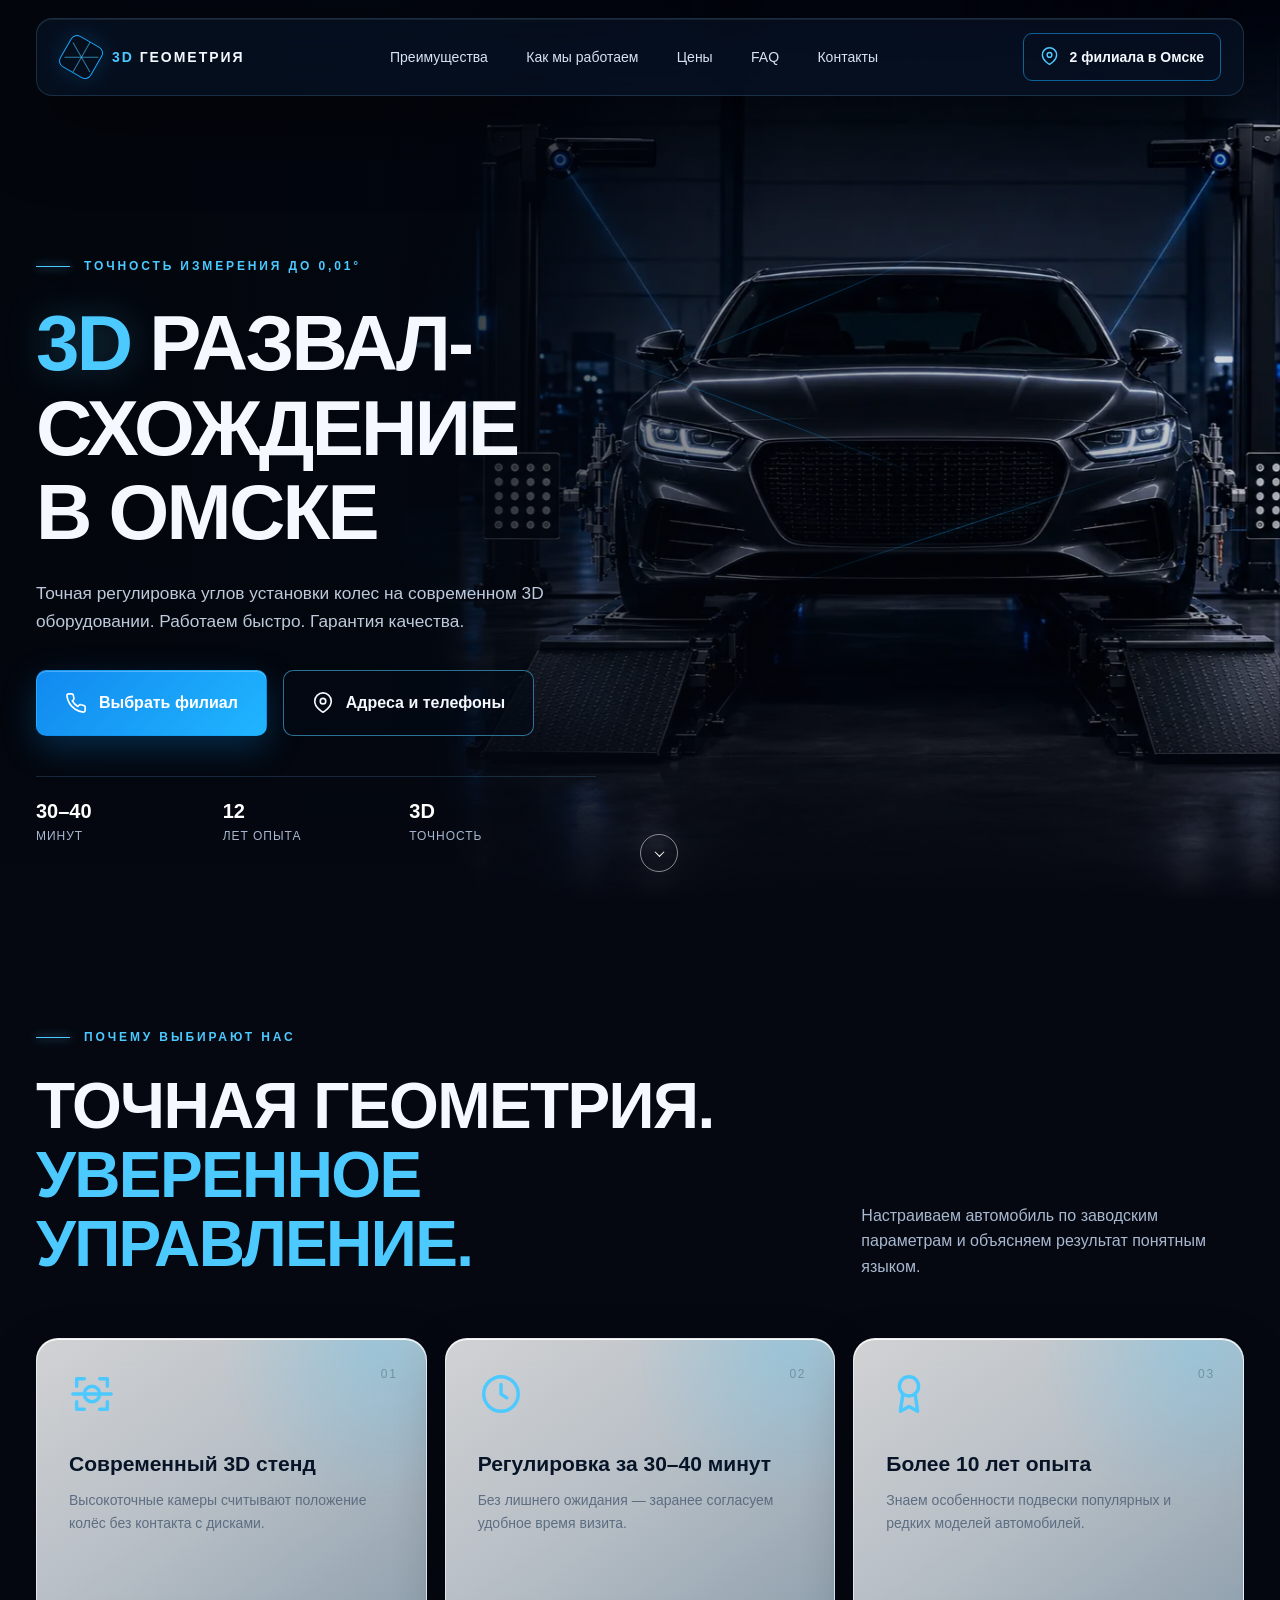
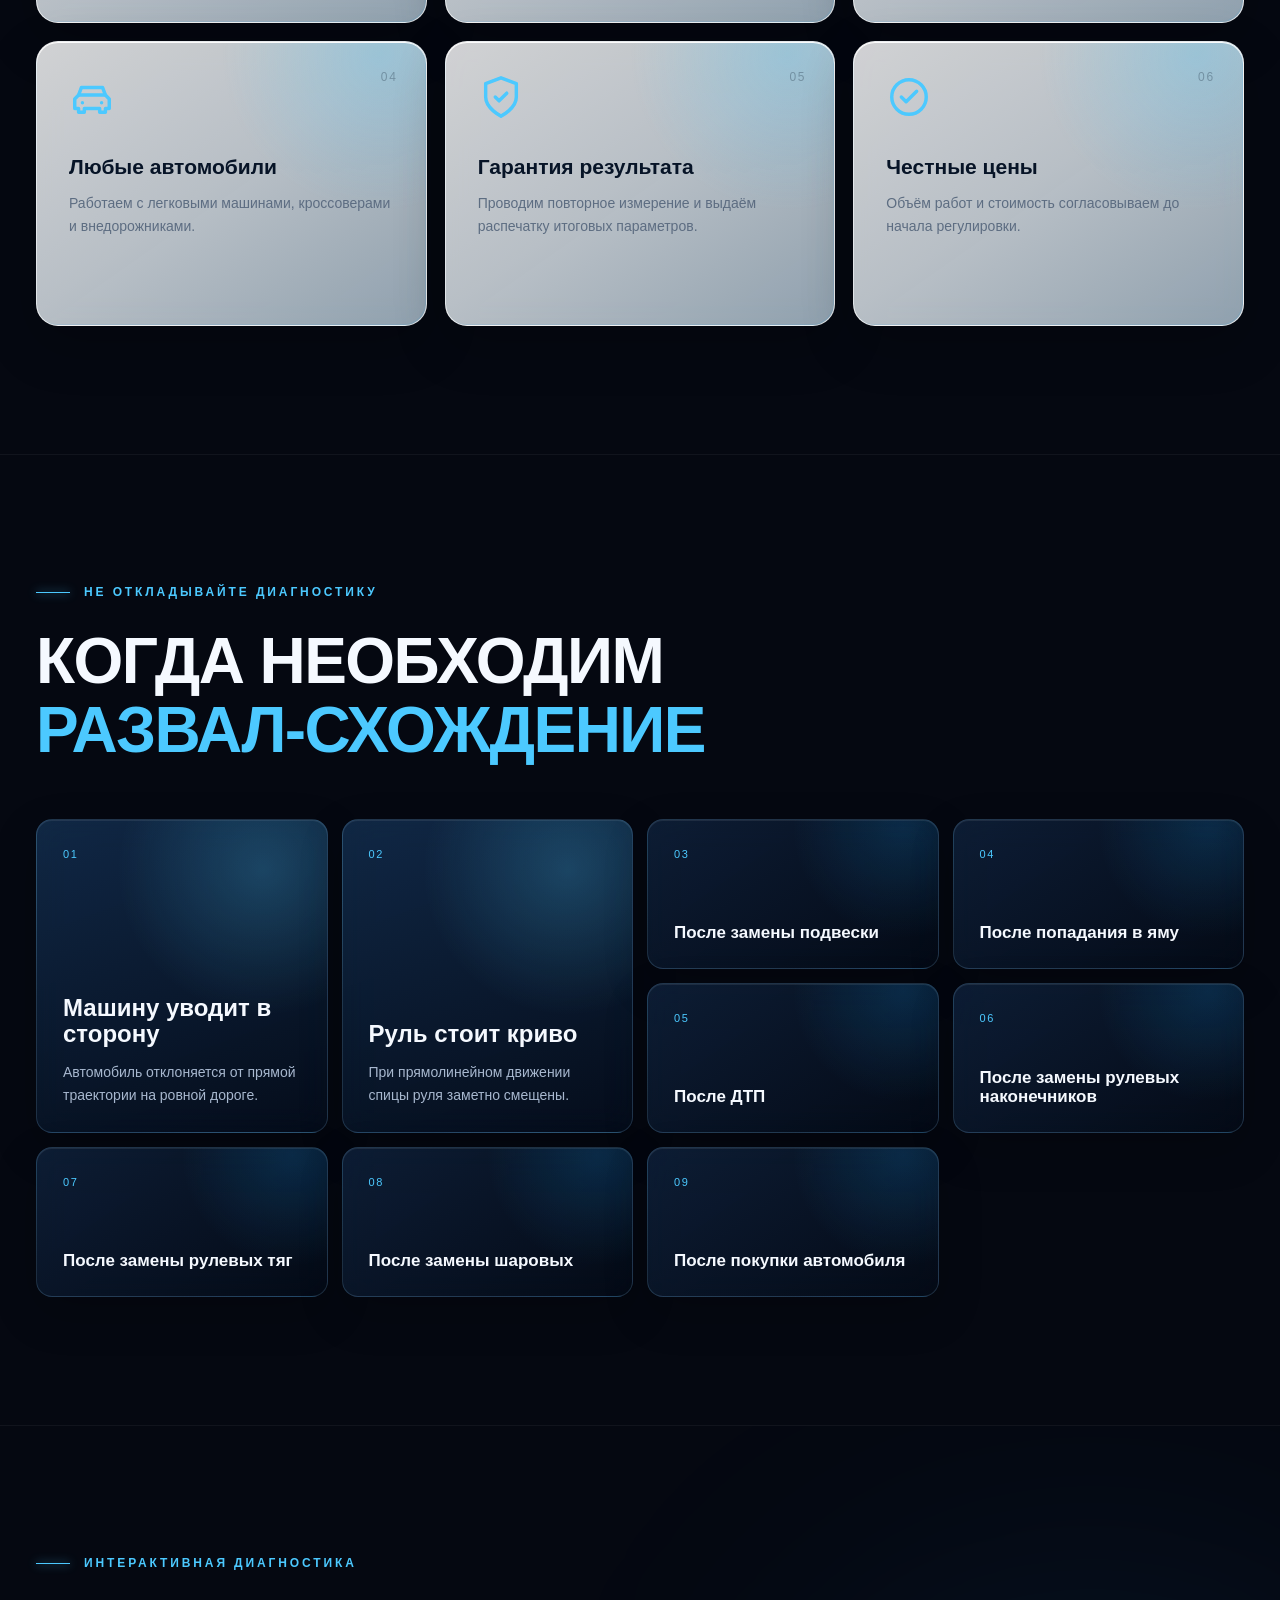
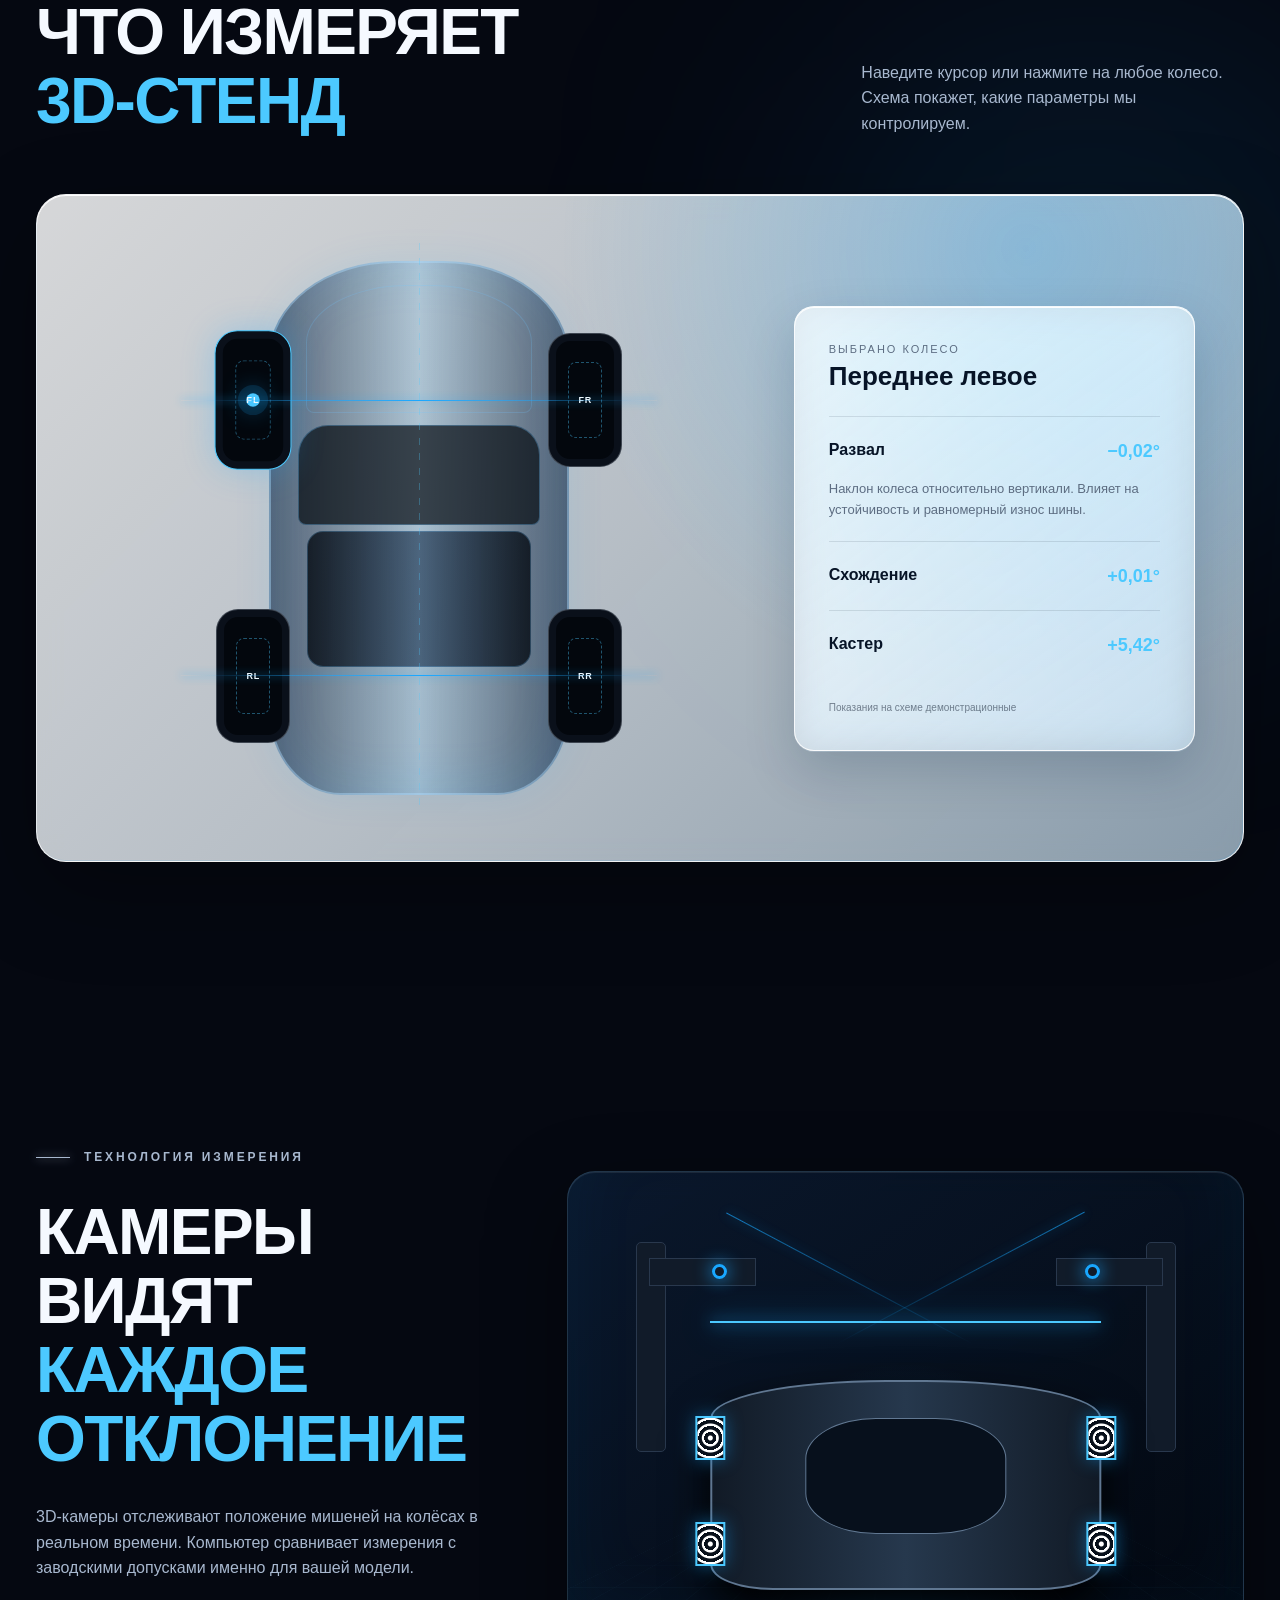
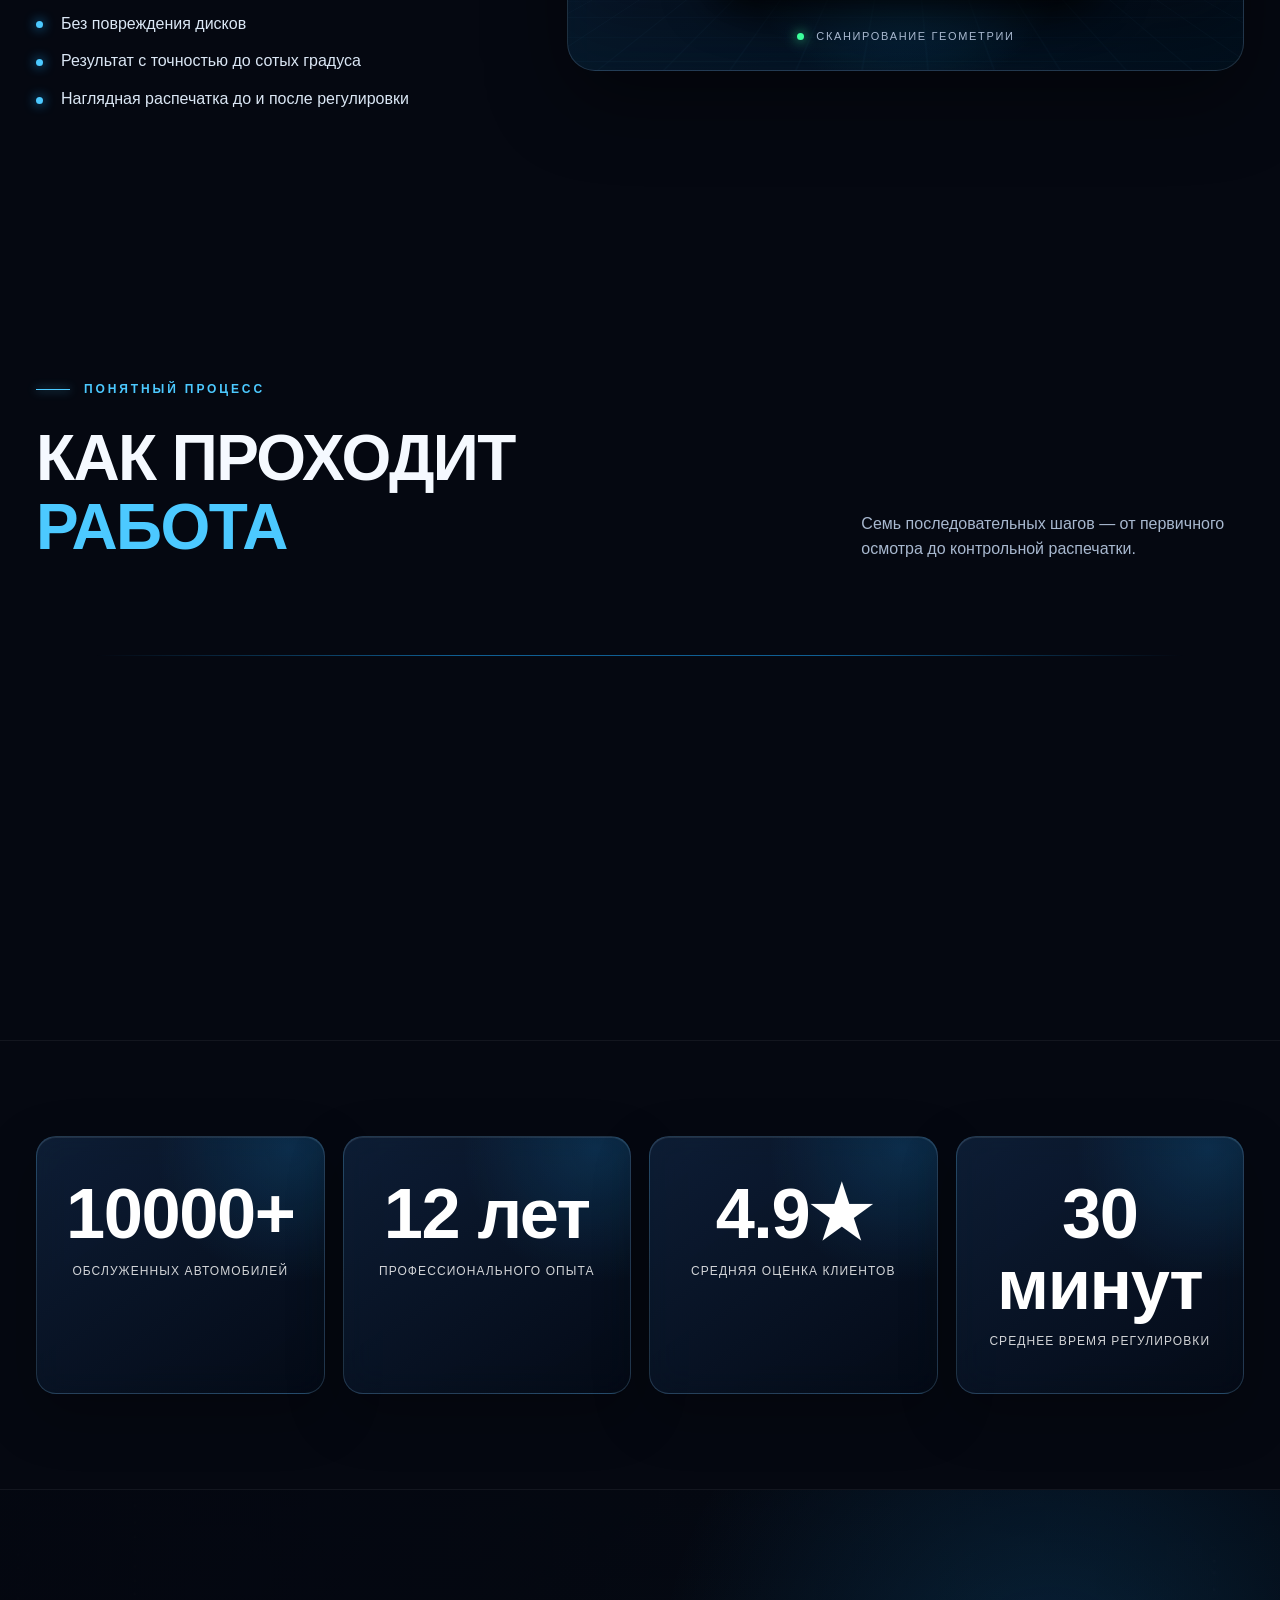
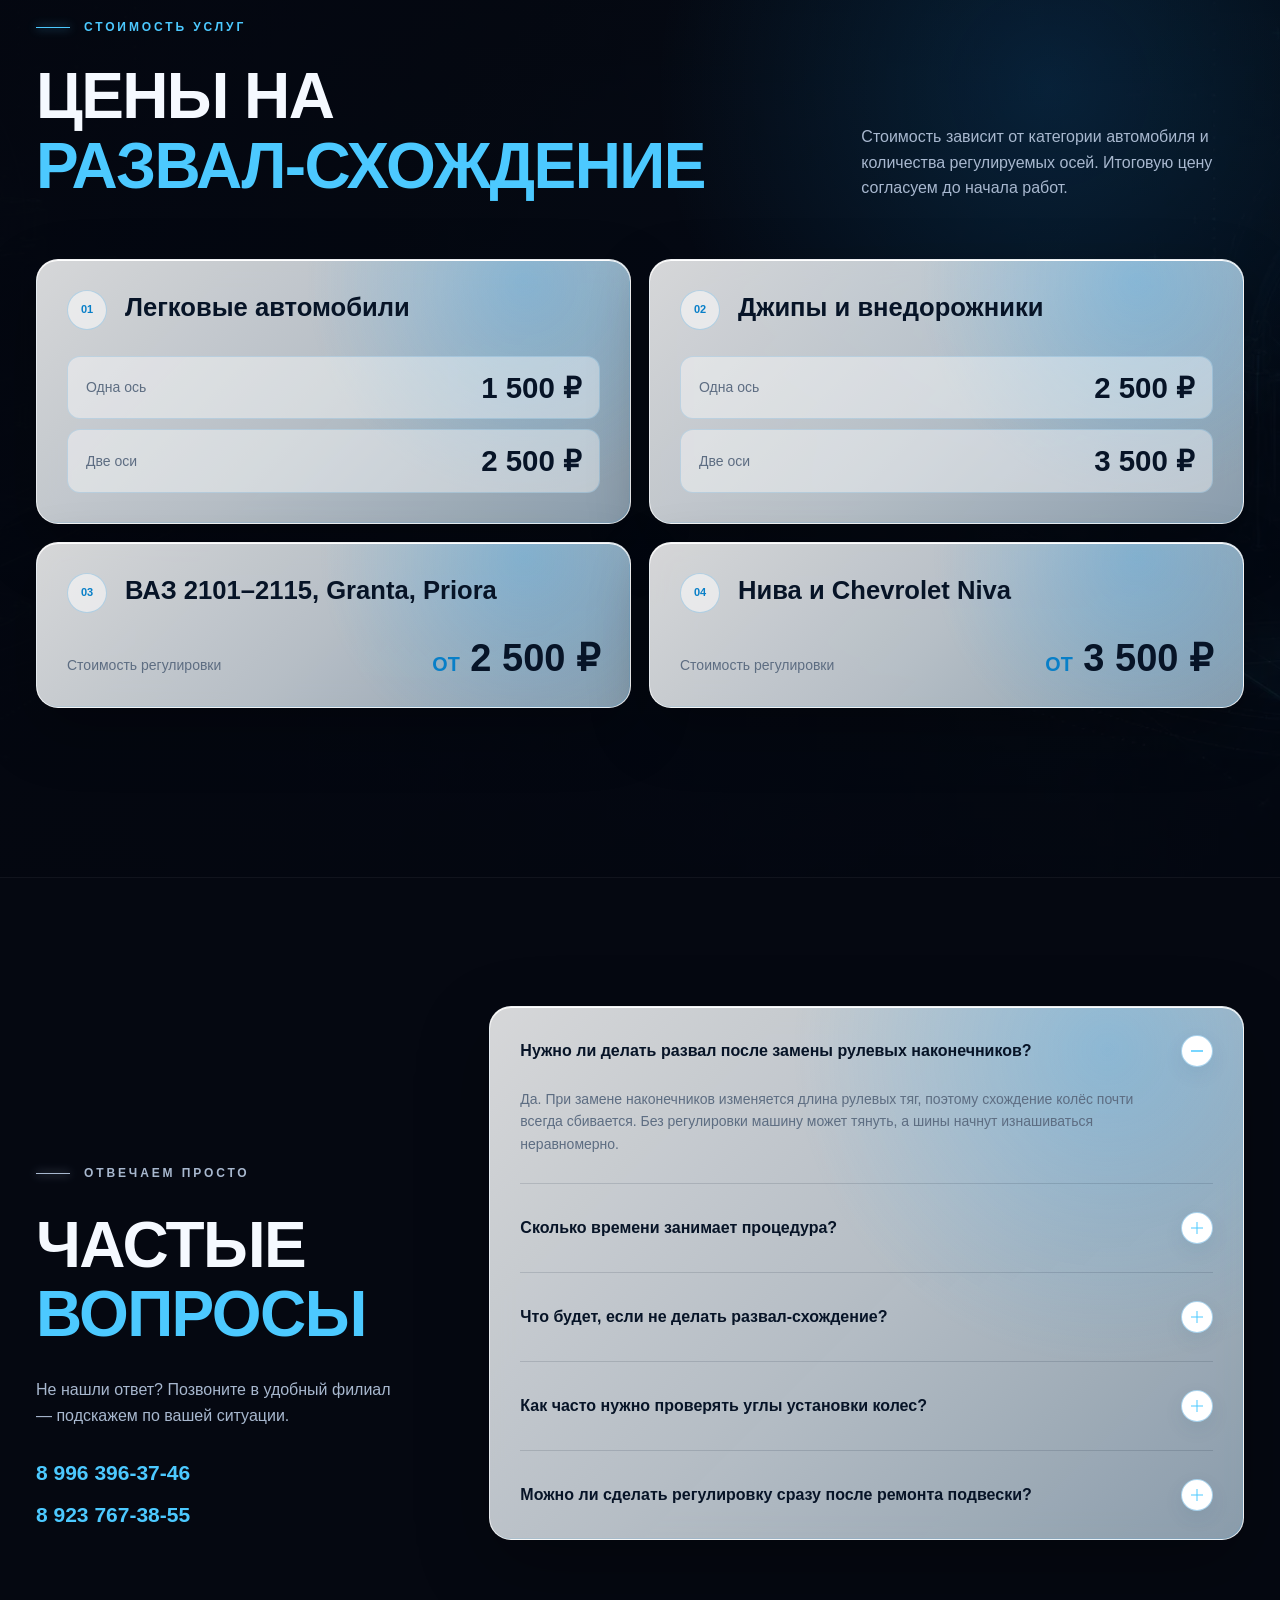
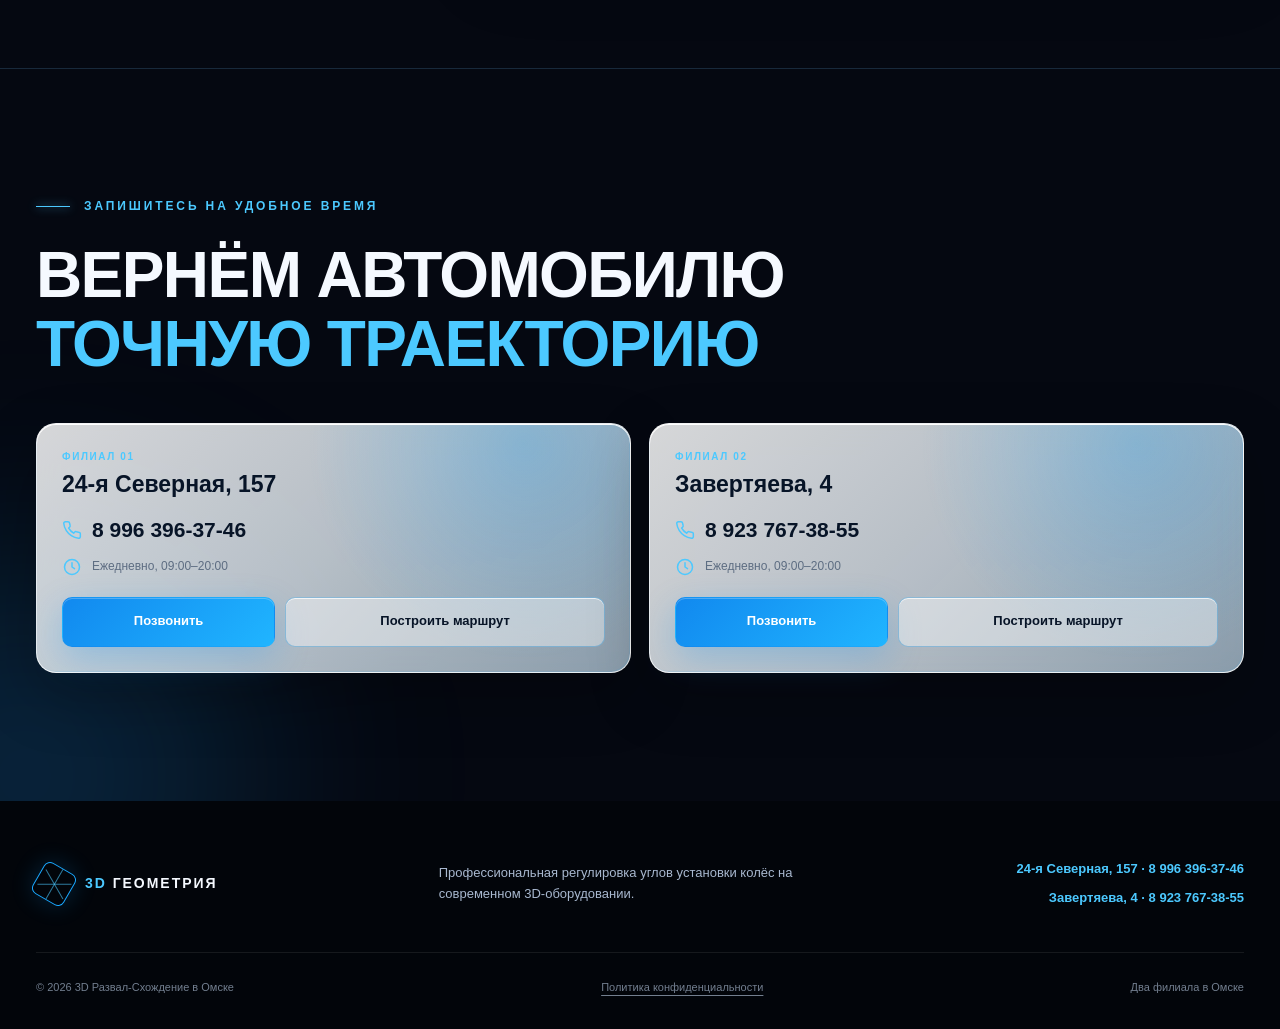
==== commit 301a732c: "favicon" ====
--- a/index.html
+++ b/index.html
@@ -1,12 +1,15 @@
 <!doctype html>
 <html lang="ru">
+
 <head>
   <meta charset="UTF-8">
   <meta name="viewport" content="width=device-width, initial-scale=1.0">
   <title>3D Развал-Схождение в Омске — точная регулировка углов установки колес</title>
-  <meta name="description" content="Профессиональный 3D развал-схождение в Омске. Современное оборудование. Быстро. Гарантия качества. Запись по телефону.">
+  <meta name="description"
+    content="Профессиональный 3D развал-схождение в Омске. Современное оборудование. Быстро. Гарантия качества. Запись по телефону.">
   <meta name="theme-color" content="#050811">
   <meta name="robots" content="index, follow">
+  <link rel="shortcut icon" href="favicon.ico" type="image/x-icon">
   <link rel="preload" href="assets/hero.webp" as="image" type="image/webp" fetchpriority="high">
   <link rel="stylesheet" href="style.css">
 
@@ -21,7 +24,7 @@
       if (!Number.isInteger(counterId) || counterId <= 0) return;
 
       (function (m, e, t, r, i, k, a) {
-        m[i] = m[i] || function () { (m[i].a = m[i].a || []).push(arguments); };
+        m[i] = m[i] || function () {(m[i].a = m[i].a || []).push(arguments);};
         m[i].l = 1 * new Date();
         for (var j = 0; j < document.scripts.length; j++) {
           if (document.scripts[j].src === r) return;
@@ -73,6 +76,7 @@
   }
   </script>
 </head>
+
 <body>
   <a class="skip-link" href="#main">Перейти к содержанию</a>
 
@@ -90,9 +94,12 @@
         <a href="#contacts">Контакты</a>
       </nav>
       <a class="header-phone" href="#contacts" aria-label="Перейти к адресам двух филиалов">
-        <svg aria-hidden="true"><use href="#i-pin"></use></svg><span>2 филиала в Омске</span>
+        <svg aria-hidden="true">
+          <use href="#i-pin"></use>
+        </svg><span>2 филиала в Омске</span>
       </a>
-      <button class="menu-btn" type="button" aria-label="Открыть меню" aria-expanded="false" aria-controls="nav"><span></span><span></span></button>
+      <button class="menu-btn" type="button" aria-label="Открыть меню" aria-expanded="false"
+        aria-controls="nav"><span></span><span></span></button>
     </div>
   </header>
 
@@ -104,10 +111,15 @@
         <div class="hero-copy">
           <p class="eyebrow"><span></span> Точность измерения до 0,01°</p>
           <h1 id="hero-title"><em>3D</em> Развал-<br>Схождение<br>в Омске</h1>
-          <p class="hero-lead">Точная регулировка углов установки колес на современном 3D оборудовании. Работаем быстро. Гарантия качества.</p>
+          <p class="hero-lead">Точная регулировка углов установки колес на современном 3D оборудовании. Работаем быстро.
+            Гарантия качества.</p>
           <div class="hero-actions">
-            <a class="btn btn-primary" href="#contacts"><svg aria-hidden="true"><use href="#i-phone"></use></svg>Выбрать филиал</a>
-            <a class="btn btn-secondary" href="#contacts"><svg aria-hidden="true"><use href="#i-pin"></use></svg>Адреса и телефоны</a>
+            <a class="btn btn-primary" href="#contacts"><svg aria-hidden="true">
+                <use href="#i-phone"></use>
+              </svg>Выбрать филиал</a>
+            <a class="btn btn-secondary" href="#contacts"><svg aria-hidden="true">
+                <use href="#i-pin"></use>
+              </svg>Адреса и телефоны</a>
           </div>
           <ul class="hero-trust" aria-label="Ключевые преимущества">
             <li><strong>30–40</strong><span>минут</span></li>
@@ -122,16 +134,49 @@
     <section class="section cards-light" id="benefits">
       <div class="container">
         <div class="section-head reveal">
-          <div><p class="eyebrow"><span></span> Почему выбирают нас</p><h2>Точная геометрия.<br><mark>Уверенное управление.</mark></h2></div>
+          <div>
+            <p class="eyebrow"><span></span> Почему выбирают нас</p>
+            <h2>Точная геометрия.<br><mark>Уверенное управление.</mark></h2>
+          </div>
           <p>Настраиваем автомобиль по заводским параметрам и объясняем результат понятным языком.</p>
         </div>
         <div class="cards benefits-grid">
-          <article class="card reveal"><svg><use href="#i-scan"></use></svg><span>01</span><h3>Современный 3D стенд</h3><p>Высокоточные камеры считывают положение колёс без контакта с дисками.</p></article>
-          <article class="card reveal"><svg><use href="#i-clock"></use></svg><span>02</span><h3>Регулировка за 30–40 минут</h3><p>Без лишнего ожидания — заранее согласуем удобное время визита.</p></article>
-          <article class="card reveal"><svg><use href="#i-award"></use></svg><span>03</span><h3>Более 10 лет опыта</h3><p>Знаем особенности подвески популярных и редких моделей автомобилей.</p></article>
-          <article class="card reveal"><svg><use href="#i-car"></use></svg><span>04</span><h3>Любые автомобили</h3><p>Работаем с легковыми машинами, кроссоверами и внедорожниками.</p></article>
-          <article class="card reveal"><svg><use href="#i-shield"></use></svg><span>05</span><h3>Гарантия результата</h3><p>Проводим повторное измерение и выдаём распечатку итоговых параметров.</p></article>
-          <article class="card reveal"><svg><use href="#i-check"></use></svg><span>06</span><h3>Честные цены</h3><p>Объём работ и стоимость согласовываем до начала регулировки.</p></article>
+          <article class="card reveal"><svg>
+              <use href="#i-scan"></use>
+            </svg><span>01</span>
+            <h3>Современный 3D стенд</h3>
+            <p>Высокоточные камеры считывают положение колёс без контакта с дисками.</p>
+          </article>
+          <article class="card reveal"><svg>
+              <use href="#i-clock"></use>
+            </svg><span>02</span>
+            <h3>Регулировка за 30–40 минут</h3>
+            <p>Без лишнего ожидания — заранее согласуем удобное время визита.</p>
+          </article>
+          <article class="card reveal"><svg>
+              <use href="#i-award"></use>
+            </svg><span>03</span>
+            <h3>Более 10 лет опыта</h3>
+            <p>Знаем особенности подвески популярных и редких моделей автомобилей.</p>
+          </article>
+          <article class="card reveal"><svg>
+              <use href="#i-car"></use>
+            </svg><span>04</span>
+            <h3>Любые автомобили</h3>
+            <p>Работаем с легковыми машинами, кроссоверами и внедорожниками.</p>
+          </article>
+          <article class="card reveal"><svg>
+              <use href="#i-shield"></use>
+            </svg><span>05</span>
+            <h3>Гарантия результата</h3>
+            <p>Проводим повторное измерение и выдаём распечатку итоговых параметров.</p>
+          </article>
+          <article class="card reveal"><svg>
+              <use href="#i-check"></use>
+            </svg><span>06</span>
+            <h3>Честные цены</h3>
+            <p>Объём работ и стоимость согласовываем до начала регулировки.</p>
+          </article>
         </div>
       </div>
     </section>
@@ -142,38 +187,76 @@
         <h2>Когда необходим<br><mark>развал-схождение</mark></h2>
       </div>
       <div class="container reason-grid">
-        <article class="reason feature reveal"><span>01</span><h3>Машину уводит в сторону</h3><p>Автомобиль отклоняется от прямой траектории на ровной дороге.</p></article>
-        <article class="reason feature reveal"><span>02</span><h3>Руль стоит криво</h3><p>При прямолинейном движении спицы руля заметно смещены.</p></article>
-        <article class="reason reveal"><span>03</span><h3>После замены подвески</h3></article>
-        <article class="reason reveal"><span>04</span><h3>После попадания в яму</h3></article>
-        <article class="reason reveal"><span>05</span><h3>После ДТП</h3></article>
-        <article class="reason reveal"><span>06</span><h3>После замены рулевых наконечников</h3></article>
-        <article class="reason reveal"><span>07</span><h3>После замены рулевых тяг</h3></article>
-        <article class="reason reveal"><span>08</span><h3>После замены шаровых</h3></article>
-        <article class="reason reveal"><span>09</span><h3>После покупки автомобиля</h3></article>
+        <article class="reason feature reveal"><span>01</span>
+          <h3>Машину уводит в сторону</h3>
+          <p>Автомобиль отклоняется от прямой траектории на ровной дороге.</p>
+        </article>
+        <article class="reason feature reveal"><span>02</span>
+          <h3>Руль стоит криво</h3>
+          <p>При прямолинейном движении спицы руля заметно смещены.</p>
+        </article>
+        <article class="reason reveal"><span>03</span>
+          <h3>После замены подвески</h3>
+        </article>
+        <article class="reason reveal"><span>04</span>
+          <h3>После попадания в яму</h3>
+        </article>
+        <article class="reason reveal"><span>05</span>
+          <h3>После ДТП</h3>
+        </article>
+        <article class="reason reveal"><span>06</span>
+          <h3>После замены рулевых наконечников</h3>
+        </article>
+        <article class="reason reveal"><span>07</span>
+          <h3>После замены рулевых тяг</h3>
+        </article>
+        <article class="reason reveal"><span>08</span>
+          <h3>После замены шаровых</h3>
+        </article>
+        <article class="reason reveal"><span>09</span>
+          <h3>После покупки автомобиля</h3>
+        </article>
       </div>
     </section>
 
     <section class="section cards-light geometry" id="geometry">
       <div class="container">
         <div class="section-head reveal">
-          <div><p class="eyebrow"><span></span> Интерактивная диагностика</p><h2>Что измеряет<br><mark>3D-стенд</mark></h2></div>
+          <div>
+            <p class="eyebrow"><span></span> Интерактивная диагностика</p>
+            <h2>Что измеряет<br><mark>3D-стенд</mark></h2>
+          </div>
           <p>Наведите курсор или нажмите на любое колесо. Схема покажет, какие параметры мы контролируем.</p>
         </div>
         <div class="geometry-wrap reveal">
           <div class="car-diagram" aria-label="Интерактивная схема автомобиля, вид сверху">
-            <div class="car-body"><div class="windshield"></div><div class="roof"></div><div class="hood"></div><div class="center-line"></div></div>
-            <button class="wheel wheel-fl active" data-wheel="Переднее левое" type="button"><span></span><b>FL</b></button>
+            <div class="car-body">
+              <div class="windshield"></div>
+              <div class="roof"></div>
+              <div class="hood"></div>
+              <div class="center-line"></div>
+            </div>
+            <button class="wheel wheel-fl active" data-wheel="Переднее левое"
+              type="button"><span></span><b>FL</b></button>
             <button class="wheel wheel-fr" data-wheel="Переднее правое" type="button"><span></span><b>FR</b></button>
             <button class="wheel wheel-rl" data-wheel="Заднее левое" type="button"><span></span><b>RL</b></button>
             <button class="wheel wheel-rr" data-wheel="Заднее правое" type="button"><span></span><b>RR</b></button>
-            <div class="measure-line line-a"></div><div class="measure-line line-b"></div>
+            <div class="measure-line line-a"></div>
+            <div class="measure-line line-b"></div>
           </div>
           <aside class="geometry-panel glass" aria-live="polite">
-            <p>Выбрано колесо</p><h3 id="wheel-title">Переднее левое</h3>
-            <div class="parameter active" data-param="camber"><button type="button"><span>Развал</span><b>−0,02°</b></button><p>Наклон колеса относительно вертикали. Влияет на устойчивость и равномерный износ шины.</p></div>
-            <div class="parameter" data-param="toe"><button type="button"><span>Схождение</span><b>+0,01°</b></button><p>Направление колёс относительно продольной оси. Влияет на прямолинейность и ресурс шин.</p></div>
-            <div class="parameter" data-param="caster"><button type="button"><span>Кастер</span><b>+5,42°</b></button><p>Наклон оси поворота стойки. Влияет на возврат руля и стабильность автомобиля на скорости.</p></div>
+            <p>Выбрано колесо</p>
+            <h3 id="wheel-title">Переднее левое</h3>
+            <div class="parameter active" data-param="camber"><button
+                type="button"><span>Развал</span><b>−0,02°</b></button>
+              <p>Наклон колеса относительно вертикали. Влияет на устойчивость и равномерный износ шины.</p>
+            </div>
+            <div class="parameter" data-param="toe"><button type="button"><span>Схождение</span><b>+0,01°</b></button>
+              <p>Направление колёс относительно продольной оси. Влияет на прямолинейность и ресурс шин.</p>
+            </div>
+            <div class="parameter" data-param="caster"><button type="button"><span>Кастер</span><b>+5,42°</b></button>
+              <p>Наклон оси поворота стойки. Влияет на возврат руля и стабильность автомобиля на скорости.</p>
+            </div>
             <small>Показания на схеме демонстрационные</small>
           </aside>
         </div>
@@ -182,27 +265,98 @@
 
     <section class="section stand-section" aria-labelledby="stand-title">
       <div class="container stand-grid">
-        <div class="stand-copy reveal"><p class="eyebrow"><span></span> Технология измерения</p><h2 id="stand-title">Камеры видят<br><mark>каждое отклонение</mark></h2><p>3D-камеры отслеживают положение мишеней на колёсах в реальном времени. Компьютер сравнивает измерения с заводскими допусками именно для вашей модели.</p><ul><li>Без повреждения дисков</li><li>Результат с точностью до сотых градуса</li><li>Наглядная распечатка до и после регулировки</li></ul></div>
+        <div class="stand-copy reveal">
+          <p class="eyebrow"><span></span> Технология измерения</p>
+          <h2 id="stand-title">Камеры видят<br><mark>каждое отклонение</mark></h2>
+          <p>3D-камеры отслеживают положение мишеней на колёсах в реальном времени. Компьютер сравнивает измерения с
+            заводскими допусками именно для вашей модели.</p>
+          <ul>
+            <li>Без повреждения дисков</li>
+            <li>Результат с точностью до сотых градуса</li>
+            <li>Наглядная распечатка до и после регулировки</li>
+          </ul>
+        </div>
         <div class="stand-animation reveal" aria-label="Анимация работы 3D стенда">
-          <div class="camera camera-left"><i></i></div><div class="camera camera-right"><i></i></div>
-          <div class="beam beam-left"></div><div class="beam beam-right"></div>
-          <div class="mini-car"><div class="mini-roof"></div><span class="target t1"></span><span class="target t2"></span><span class="target t3"></span><span class="target t4"></span></div>
-          <div class="scan-bar"></div><p><i></i> Сканирование геометрии</p>
+          <div class="camera camera-left"><i></i></div>
+          <div class="camera camera-right"><i></i></div>
+          <div class="beam beam-left"></div>
+          <div class="beam beam-right"></div>
+          <div class="mini-car">
+            <div class="mini-roof"></div><span class="target t1"></span><span class="target t2"></span><span
+              class="target t3"></span><span class="target t4"></span>
+          </div>
+          <div class="scan-bar"></div>
+          <p><i></i> Сканирование геометрии</p>
         </div>
       </div>
     </section>
 
     <section class="section cards-light" id="process">
       <div class="container">
-        <div class="section-head reveal"><div><p class="eyebrow"><span></span> Понятный процесс</p><h2>Как проходит<br><mark>работа</mark></h2></div><p>Семь последовательных шагов — от первичного осмотра до контрольной распечатки.</p></div>
+        <div class="section-head reveal">
+          <div>
+            <p class="eyebrow"><span></span> Понятный процесс</p>
+            <h2>Как проходит<br><mark>работа</mark></h2>
+          </div>
+          <p>Семь последовательных шагов — от первичного осмотра до контрольной распечатки.</p>
+        </div>
         <ol class="timeline">
-          <li class="reveal"><span><svg><use href="#i-search"></use></svg></span><div><small>Этап 01</small><h3>Осмотр автомобиля</h3><p>Уточняем жалобы и оцениваем положение колёс.</p></div></li>
-          <li class="reveal"><span><svg><use href="#i-tool"></use></svg></span><div><small>Этап 02</small><h3>Проверка подвески</h3><p>Исключаем люфты, мешающие точной регулировке.</p></div></li>
-          <li class="reveal"><span><svg><use href="#i-target"></use></svg></span><div><small>Этап 03</small><h3>Установка 3D-мишеней</h3><p>Надёжно фиксируем мишени на каждом колесе.</p></div></li>
-          <li class="reveal"><span><svg><use href="#i-monitor"></use></svg></span><div><small>Этап 04</small><h3>Компьютерное измерение</h3><p>Сверяем параметры с базой производителя.</p></div></li>
-          <li class="reveal"><span><svg><use href="#i-sliders"></use></svg></span><div><small>Этап 05</small><h3>Регулировка углов</h3><p>Выставляем развал, схождение и кастер.</p></div></li>
-          <li class="reveal"><span><svg><use href="#i-refresh"></use></svg></span><div><small>Этап 06</small><h3>Повторная проверка</h3><p>Контролируем параметры после регулировки.</p></div></li>
-          <li class="reveal"><span><svg><use href="#i-file"></use></svg></span><div><small>Этап 07</small><h3>Выдача распечатки</h3><p>Показываем итоговые значения и даём рекомендации.</p></div></li>
+          <li class="reveal"><span><svg>
+                <use href="#i-search"></use>
+              </svg></span>
+            <div><small>Этап 01</small>
+              <h3>Осмотр автомобиля</h3>
+              <p>Уточняем жалобы и оцениваем положение колёс.</p>
+            </div>
+          </li>
+          <li class="reveal"><span><svg>
+                <use href="#i-tool"></use>
+              </svg></span>
+            <div><small>Этап 02</small>
+              <h3>Проверка подвески</h3>
+              <p>Исключаем люфты, мешающие точной регулировке.</p>
+            </div>
+          </li>
+          <li class="reveal"><span><svg>
+                <use href="#i-target"></use>
+              </svg></span>
+            <div><small>Этап 03</small>
+              <h3>Установка 3D-мишеней</h3>
+              <p>Надёжно фиксируем мишени на каждом колесе.</p>
+            </div>
+          </li>
+          <li class="reveal"><span><svg>
+                <use href="#i-monitor"></use>
+              </svg></span>
+            <div><small>Этап 04</small>
+              <h3>Компьютерное измерение</h3>
+              <p>Сверяем параметры с базой производителя.</p>
+            </div>
+          </li>
+          <li class="reveal"><span><svg>
+                <use href="#i-sliders"></use>
+              </svg></span>
+            <div><small>Этап 05</small>
+              <h3>Регулировка углов</h3>
+              <p>Выставляем развал, схождение и кастер.</p>
+            </div>
+          </li>
+          <li class="reveal"><span><svg>
+                <use href="#i-refresh"></use>
+              </svg></span>
+            <div><small>Этап 06</small>
+              <h3>Повторная проверка</h3>
+              <p>Контролируем параметры после регулировки.</p>
+            </div>
+          </li>
+          <li class="reveal"><span><svg>
+                <use href="#i-file"></use>
+              </svg></span>
+            <div><small>Этап 07</small>
+              <h3>Выдача распечатки</h3>
+              <p>Показываем итоговые значения и даём рекомендации.</p>
+            </div>
+          </li>
         </ol>
       </div>
     </section>
@@ -223,45 +377,103 @@
             <p class="eyebrow"><span></span> Стоимость услуг</p>
             <h2 id="prices-title">Цены на<br><mark>развал-схождение</mark></h2>
           </div>
-          <p>Стоимость зависит от категории автомобиля и количества регулируемых осей. Итоговую цену согласуем до начала работ.</p>
+          <p>Стоимость зависит от категории автомобиля и количества регулируемых осей. Итоговую цену согласуем до начала
+            работ.</p>
         </div>
         <div class="price-grid">
           <article class="price-card reveal">
-            <div class="price-card-head"><span>01</span><h3>Легковые автомобили</h3></div>
+            <div class="price-card-head"><span>01</span>
+              <h3>Легковые автомобили</h3>
+            </div>
             <dl>
-              <div><dt>Одна ось</dt><dd>1 500 ₽</dd></div>
-              <div><dt>Две оси</dt><dd>2 500 ₽</dd></div>
+              <div>
+                <dt>Одна ось</dt>
+                <dd>1 500 ₽</dd>
+              </div>
+              <div>
+                <dt>Две оси</dt>
+                <dd>2 500 ₽</dd>
+              </div>
             </dl>
           </article>
           <article class="price-card reveal">
-            <div class="price-card-head"><span>02</span><h3>Джипы и внедорожники</h3></div>
+            <div class="price-card-head"><span>02</span>
+              <h3>Джипы и внедорожники</h3>
+            </div>
             <dl>
-              <div><dt>Одна ось</dt><dd>2 500 ₽</dd></div>
-              <div><dt>Две оси</dt><dd>3 500 ₽</dd></div>
+              <div>
+                <dt>Одна ось</dt>
+                <dd>2 500 ₽</dd>
+              </div>
+              <div>
+                <dt>Две оси</dt>
+                <dd>3 500 ₽</dd>
+              </div>
             </dl>
           </article>
           <article class="price-card price-card-single reveal">
-            <div class="price-card-head"><span>03</span><h3>ВАЗ 2101–2115, Granta, Priora</h3></div>
+            <div class="price-card-head"><span>03</span>
+              <h3>ВАЗ 2101–2115, Granta, Priora</h3>
+            </div>
             <p>Стоимость регулировки</p><strong><small>от</small> 2 500 ₽</strong>
           </article>
           <article class="price-card price-card-single reveal">
-            <div class="price-card-head"><span>04</span><h3>Нива и Chevrolet Niva</h3></div>
+            <div class="price-card-head"><span>04</span>
+              <h3>Нива и Chevrolet Niva</h3>
+            </div>
             <p>Стоимость регулировки</p><strong><small>от</small> 3 500 ₽</strong>
           </article>
         </div>
-        <p class="price-note reveal">Точная стоимость может зависеть от состояния регулировочных элементов и особенностей автомобиля.</p>
+        <p class="price-note reveal">Точная стоимость может зависеть от состояния регулировочных элементов и
+          особенностей автомобиля.</p>
       </div>
     </section>
 
     <section class="section cards-light" id="faq">
       <div class="container faq-grid">
-        <div class="faq-intro reveal"><p class="eyebrow"><span></span> Отвечаем просто</p><h2>Частые<br><mark>вопросы</mark></h2><p>Не нашли ответ? Позвоните в удобный филиал — подскажем по вашей ситуации.</p><div class="faq-phones"><a href="tel:+79963963746">8 996 396-37-46</a><a href="tel:+79237673855">8 923 767-38-55</a></div></div>
+        <div class="faq-intro reveal">
+          <p class="eyebrow"><span></span> Отвечаем просто</p>
+          <h2>Частые<br><mark>вопросы</mark></h2>
+          <p>Не нашли ответ? Позвоните в удобный филиал — подскажем по вашей ситуации.</p>
+          <div class="faq-phones"><a href="tel:+79963963746">8 996 396-37-46</a><a href="tel:+79237673855">8 923
+              767-38-55</a></div>
+        </div>
         <div class="accordion reveal">
-          <article class="faq-item open"><button type="button" aria-expanded="true"><span>Нужно ли делать развал после замены рулевых наконечников?</span><i></i></button><div class="faq-answer"><p>Да. При замене наконечников изменяется длина рулевых тяг, поэтому схождение колёс почти всегда сбивается. Без регулировки машину может тянуть, а шины начнут изнашиваться неравномерно.</p></div></article>
-          <article class="faq-item"><button type="button" aria-expanded="false"><span>Сколько времени занимает процедура?</span><i></i></button><div class="faq-answer"><p>Диагностика и регулировка обычно занимают 30–40 минут. Сложные случаи или закисшие регулировочные элементы могут потребовать больше времени.</p></div></article>
-          <article class="faq-item"><button type="button" aria-expanded="false"><span>Что будет, если не делать развал-схождение?</span><i></i></button><div class="faq-answer"><p>Ухудшится управляемость, автомобиль может уводить в сторону, руль будет стоять неровно, а протектор шин износится значительно быстрее.</p></div></article>
-          <article class="faq-item"><button type="button" aria-expanded="false"><span>Как часто нужно проверять углы установки колес?</span><i></i></button><div class="faq-answer"><p>Рекомендуем проверять геометрию не реже одного раза в год, после сильного удара в яму, ремонта подвески или при появлении изменений в поведении автомобиля.</p></div></article>
-          <article class="faq-item"><button type="button" aria-expanded="false"><span>Можно ли сделать регулировку сразу после ремонта подвески?</span><i></i></button><div class="faq-answer"><p>Да, и чаще всего это необходимо. Главное, чтобы все детали были окончательно установлены и затянуты, а в подвеске не осталось люфтов.</p></div></article>
+          <article class="faq-item open"><button type="button" aria-expanded="true"><span>Нужно ли делать развал после
+                замены рулевых наконечников?</span><i></i></button>
+            <div class="faq-answer">
+              <p>Да. При замене наконечников изменяется длина рулевых тяг, поэтому схождение колёс почти всегда
+                сбивается. Без регулировки машину может тянуть, а шины начнут изнашиваться неравномерно.</p>
+            </div>
+          </article>
+          <article class="faq-item"><button type="button" aria-expanded="false"><span>Сколько времени занимает
+                процедура?</span><i></i></button>
+            <div class="faq-answer">
+              <p>Диагностика и регулировка обычно занимают 30–40 минут. Сложные случаи или закисшие регулировочные
+                элементы могут потребовать больше времени.</p>
+            </div>
+          </article>
+          <article class="faq-item"><button type="button" aria-expanded="false"><span>Что будет, если не делать
+                развал-схождение?</span><i></i></button>
+            <div class="faq-answer">
+              <p>Ухудшится управляемость, автомобиль может уводить в сторону, руль будет стоять неровно, а протектор шин
+                износится значительно быстрее.</p>
+            </div>
+          </article>
+          <article class="faq-item"><button type="button" aria-expanded="false"><span>Как часто нужно проверять углы
+                установки колес?</span><i></i></button>
+            <div class="faq-answer">
+              <p>Рекомендуем проверять геометрию не реже одного раза в год, после сильного удара в яму, ремонта подвески
+                или при появлении изменений в поведении автомобиля.</p>
+            </div>
+          </article>
+          <article class="faq-item"><button type="button" aria-expanded="false"><span>Можно ли сделать регулировку сразу
+                после ремонта подвески?</span><i></i></button>
+            <div class="faq-answer">
+              <p>Да, и чаще всего это необходимо. Главное, чтобы все детали были окончательно установлены и затянуты, а
+                в подвеске не осталось люфтов.</p>
+            </div>
+          </article>
         </div>
       </div>
     </section>
@@ -269,19 +481,34 @@
     <section class="contacts" id="contacts">
       <div class="container contacts-grid">
         <div class="contact-copy reveal">
-          <p class="eyebrow"><span></span> Запишитесь на удобное время</p><h2>Вернём автомобилю<br><mark>точную траекторию</mark></h2>
+          <p class="eyebrow"><span></span> Запишитесь на удобное время</p>
+          <h2>Вернём автомобилю<br><mark>точную траекторию</mark></h2>
           <div class="branch-list">
             <article class="branch-card glass">
-              <p>Филиал 01</p><h3>24-я Северная, 157</h3>
-              <a class="branch-phone" href="tel:+79963963746"><svg><use href="#i-phone"></use></svg>8 996 396-37-46</a>
-              <span><svg><use href="#i-clock"></use></svg>Ежедневно, 09:00–20:00</span>
-              <div><a class="btn btn-primary" href="tel:+79963963746">Позвонить</a><a class="btn btn-secondary" href="https://yandex.ru/maps/?rtext=~Омск%2C%2024-я%20Северная%20улица%2C%20157&rtt=auto" target="_blank" rel="noopener">Построить маршрут</a></div>
+              <p>Филиал 01</p>
+              <h3>24-я Северная, 157</h3>
+              <a class="branch-phone" href="tel:+79963963746"><svg>
+                  <use href="#i-phone"></use>
+                </svg>8 996 396-37-46</a>
+              <span><svg>
+                  <use href="#i-clock"></use>
+                </svg>Ежедневно, 09:00–20:00</span>
+              <div><a class="btn btn-primary" href="tel:+79963963746">Позвонить</a><a class="btn btn-secondary"
+                  href="https://yandex.ru/maps/?rtext=~Омск%2C%2024-я%20Северная%20улица%2C%20157&rtt=auto"
+                  target="_blank" rel="noopener">Построить маршрут</a></div>
             </article>
             <article class="branch-card glass">
-              <p>Филиал 02</p><h3>Завертяева, 4</h3>
-              <a class="branch-phone" href="tel:+79237673855"><svg><use href="#i-phone"></use></svg>8 923 767-38-55</a>
-              <span><svg><use href="#i-clock"></use></svg>Ежедневно, 09:00–20:00</span>
-              <div><a class="btn btn-primary" href="tel:+79237673855">Позвонить</a><a class="btn btn-secondary" href="https://yandex.ru/maps/?rtext=~Омск%2C%20улица%20Завертяева%2C%204&rtt=auto" target="_blank" rel="noopener">Построить маршрут</a></div>
+              <p>Филиал 02</p>
+              <h3>Завертяева, 4</h3>
+              <a class="branch-phone" href="tel:+79237673855"><svg>
+                  <use href="#i-phone"></use>
+                </svg>8 923 767-38-55</a>
+              <span><svg>
+                  <use href="#i-clock"></use>
+                </svg>Ежедневно, 09:00–20:00</span>
+              <div><a class="btn btn-primary" href="tel:+79237673855">Позвонить</a><a class="btn btn-secondary"
+                  href="https://yandex.ru/maps/?rtext=~Омск%2C%20улица%20Завертяева%2C%204&rtt=auto" target="_blank"
+                  rel="noopener">Построить маршрут</a></div>
             </article>
           </div>
         </div>
@@ -290,31 +517,102 @@
   </main>
 
   <footer class="footer">
-    <div class="container footer-top"><a class="brand" href="#top"><span class="brand-mark"><i></i><i></i><i></i></span><span><b>3D</b> ГЕОМЕТРИЯ</span></a><p>Профессиональная регулировка углов установки колёс на современном 3D-оборудовании.</p><div class="footer-branches"><a href="tel:+79963963746">24-я Северная, 157 · 8 996 396-37-46</a><a href="tel:+79237673855">Завертяева, 4 · 8 923 767-38-55</a></div></div>
-    <div class="container footer-bottom"><span>© <span id="year">2026</span> 3D Развал-Схождение в Омске</span><button type="button" data-modal-open>Политика конфиденциальности</button><span>Два филиала в Омске</span></div>
+    <div class="container footer-top"><a class="brand" href="#top"><span
+          class="brand-mark"><i></i><i></i><i></i></span><span><b>3D</b> ГЕОМЕТРИЯ</span></a>
+      <p>Профессиональная регулировка углов установки колёс на современном 3D-оборудовании.</p>
+      <div class="footer-branches"><a href="tel:+79963963746">24-я Северная, 157 · 8 996 396-37-46</a><a
+          href="tel:+79237673855">Завертяева, 4 · 8 923 767-38-55</a></div>
+    </div>
+    <div class="container footer-bottom"><span>© <span id="year">2026</span> 3D Развал-Схождение в Омске</span><button
+        type="button" data-modal-open>Политика конфиденциальности</button><span>Два филиала в Омске</span></div>
   </footer>
 
-  <div class="mobile-bar"><a href="tel:+79963963746"><svg><use href="#i-phone"></use></svg>24-я Северная</a><a href="tel:+79237673855"><svg><use href="#i-phone"></use></svg>Завертяева</a></div>
-
-  <dialog class="privacy-modal" id="privacy-modal"><div><button class="modal-close" type="button" aria-label="Закрыть">×</button><p class="eyebrow"><span></span> Документ</p><h2>Политика конфиденциальности</h2><p>Сайт не собирает и не хранит персональные данные через формы. При нажатии на номер телефона или кнопку маршрута пользователь самостоятельно переходит в приложение телефона или карт.</p><p>Технические данные, которые могут обрабатываться хостингом или картографическим сервисом, регулируются политиками соответствующих поставщиков услуг.</p><p>По вопросам обработки информации свяжитесь с нами по телефонам <a href="tel:+79963963746">8 996 396-37-46</a> или <a href="tel:+79237673855">8 923 767-38-55</a>.</p></div></dialog>
-
-  <svg class="svg-sprite" aria-hidden="true"><defs>
-    <symbol id="i-phone" viewBox="0 0 24 24"><path d="M22 16.92v3a2 2 0 0 1-2.18 2 19.8 19.8 0 0 1-8.63-3.07 19.5 19.5 0 0 1-6-6A19.8 19.8 0 0 1 2.12 4.18 2 2 0 0 1 4.11 2h3a2 2 0 0 1 2 1.72c.12.9.33 1.78.62 2.63a2 2 0 0 1-.45 2.11L8 9.73a16 16 0 0 0 6 6l1.27-1.27a2 2 0 0 1 2.11-.45c.85.29 1.73.5 2.63.62A2 2 0 0 1 22 16.92z"/></symbol>
-    <symbol id="i-pin" viewBox="0 0 24 24"><path d="M21 10c0 7-9 12-9 12S3 17 3 10a9 9 0 1 1 18 0z"/><circle cx="12" cy="10" r="3"/></symbol>
-    <symbol id="i-clock" viewBox="0 0 24 24"><circle cx="12" cy="12" r="9"/><path d="M12 7v5l3 2"/></symbol>
-    <symbol id="i-scan" viewBox="0 0 24 24"><path d="M4 8V4h4M16 4h4v4M20 16v4h-4M8 20H4v-4"/><circle cx="12" cy="12" r="4"/><path d="M2 12h20"/></symbol>
-    <symbol id="i-award" viewBox="0 0 24 24"><circle cx="12" cy="8" r="5"/><path d="m8.8 12-1.3 9 4.5-2.5 4.5 2.5-1.3-9"/></symbol>
-    <symbol id="i-car" viewBox="0 0 24 24"><path d="m5 11 1.5-4h11l1.5 4 2 2v5h-2v2h-3v-2H8v2H5v-2H3v-5l2-2z"/><path d="M5 11h14M7 15h.01M17 15h.01"/></symbol>
-    <symbol id="i-shield" viewBox="0 0 24 24"><path d="M12 22s8-4 8-10V5l-8-3-8 3v7c0 6 8 10 8 10z"/><path d="m9 12 2 2 4-4"/></symbol>
-    <symbol id="i-check" viewBox="0 0 24 24"><circle cx="12" cy="12" r="9"/><path d="m8 12 2.5 2.5L16 9"/></symbol>
-    <symbol id="i-search" viewBox="0 0 24 24"><circle cx="11" cy="11" r="7"/><path d="m20 20-4-4"/></symbol>
-    <symbol id="i-tool" viewBox="0 0 24 24"><path d="M14.7 6.3a4 4 0 0 0-5-5L12 3.6 9.6 6 7.3 3.7a4 4 0 0 0 5 5L4 17l3 3 8.3-8.3a4 4 0 0 0 5-5L18 9l-2.4-2.4 2.3-2.3z"/></symbol>
-    <symbol id="i-target" viewBox="0 0 24 24"><circle cx="12" cy="12" r="9"/><circle cx="12" cy="12" r="5"/><circle cx="12" cy="12" r="1"/></symbol>
-    <symbol id="i-monitor" viewBox="0 0 24 24"><rect x="3" y="4" width="18" height="13" rx="1"/><path d="M8 21h8M12 17v4"/></symbol>
-    <symbol id="i-sliders" viewBox="0 0 24 24"><path d="M4 6h5M15 6h5M4 12h9M19 12h1M4 18h2M12 18h8"/><circle cx="12" cy="6" r="3"/><circle cx="16" cy="12" r="3"/><circle cx="9" cy="18" r="3"/></symbol>
-    <symbol id="i-refresh" viewBox="0 0 24 24"><path d="M20 7V3l-3 3a8 8 0 1 0 2 8M4 17v4l3-3"/></symbol>
-    <symbol id="i-file" viewBox="0 0 24 24"><path d="M6 2h8l4 4v16H6zM14 2v5h5M9 12h6M9 16h6"/></symbol>
-  </defs></svg>
+  <div class="mobile-bar"><a href="tel:+79963963746"><svg>
+        <use href="#i-phone"></use>
+      </svg>24-я Северная</a><a href="tel:+79237673855"><svg>
+        <use href="#i-phone"></use>
+      </svg>Завертяева</a></div>
+
+  <dialog class="privacy-modal" id="privacy-modal">
+    <div><button class="modal-close" type="button" aria-label="Закрыть">×</button>
+      <p class="eyebrow"><span></span> Документ</p>
+      <h2>Политика конфиденциальности</h2>
+      <p>Сайт не собирает и не хранит персональные данные через формы. При нажатии на номер телефона или кнопку маршрута
+        пользователь самостоятельно переходит в приложение телефона или карт.</p>
+      <p>Технические данные, которые могут обрабатываться хостингом или картографическим сервисом, регулируются
+        политиками соответствующих поставщиков услуг.</p>
+      <p>По вопросам обработки информации свяжитесь с нами по телефонам <a href="tel:+79963963746">8 996 396-37-46</a>
+        или <a href="tel:+79237673855">8 923 767-38-55</a>.</p>
+    </div>
+  </dialog>
+
+  <svg class="svg-sprite" aria-hidden="true">
+    <defs>
+      <symbol id="i-phone" viewBox="0 0 24 24">
+        <path
+          d="M22 16.92v3a2 2 0 0 1-2.18 2 19.8 19.8 0 0 1-8.63-3.07 19.5 19.5 0 0 1-6-6A19.8 19.8 0 0 1 2.12 4.18 2 2 0 0 1 4.11 2h3a2 2 0 0 1 2 1.72c.12.9.33 1.78.62 2.63a2 2 0 0 1-.45 2.11L8 9.73a16 16 0 0 0 6 6l1.27-1.27a2 2 0 0 1 2.11-.45c.85.29 1.73.5 2.63.62A2 2 0 0 1 22 16.92z" />
+      </symbol>
+      <symbol id="i-pin" viewBox="0 0 24 24">
+        <path d="M21 10c0 7-9 12-9 12S3 17 3 10a9 9 0 1 1 18 0z" />
+        <circle cx="12" cy="10" r="3" />
+      </symbol>
+      <symbol id="i-clock" viewBox="0 0 24 24">
+        <circle cx="12" cy="12" r="9" />
+        <path d="M12 7v5l3 2" />
+      </symbol>
+      <symbol id="i-scan" viewBox="0 0 24 24">
+        <path d="M4 8V4h4M16 4h4v4M20 16v4h-4M8 20H4v-4" />
+        <circle cx="12" cy="12" r="4" />
+        <path d="M2 12h20" />
+      </symbol>
+      <symbol id="i-award" viewBox="0 0 24 24">
+        <circle cx="12" cy="8" r="5" />
+        <path d="m8.8 12-1.3 9 4.5-2.5 4.5 2.5-1.3-9" />
+      </symbol>
+      <symbol id="i-car" viewBox="0 0 24 24">
+        <path d="m5 11 1.5-4h11l1.5 4 2 2v5h-2v2h-3v-2H8v2H5v-2H3v-5l2-2z" />
+        <path d="M5 11h14M7 15h.01M17 15h.01" />
+      </symbol>
+      <symbol id="i-shield" viewBox="0 0 24 24">
+        <path d="M12 22s8-4 8-10V5l-8-3-8 3v7c0 6 8 10 8 10z" />
+        <path d="m9 12 2 2 4-4" />
+      </symbol>
+      <symbol id="i-check" viewBox="0 0 24 24">
+        <circle cx="12" cy="12" r="9" />
+        <path d="m8 12 2.5 2.5L16 9" />
+      </symbol>
+      <symbol id="i-search" viewBox="0 0 24 24">
+        <circle cx="11" cy="11" r="7" />
+        <path d="m20 20-4-4" />
+      </symbol>
+      <symbol id="i-tool" viewBox="0 0 24 24">
+        <path
+          d="M14.7 6.3a4 4 0 0 0-5-5L12 3.6 9.6 6 7.3 3.7a4 4 0 0 0 5 5L4 17l3 3 8.3-8.3a4 4 0 0 0 5-5L18 9l-2.4-2.4 2.3-2.3z" />
+      </symbol>
+      <symbol id="i-target" viewBox="0 0 24 24">
+        <circle cx="12" cy="12" r="9" />
+        <circle cx="12" cy="12" r="5" />
+        <circle cx="12" cy="12" r="1" />
+      </symbol>
+      <symbol id="i-monitor" viewBox="0 0 24 24">
+        <rect x="3" y="4" width="18" height="13" rx="1" />
+        <path d="M8 21h8M12 17v4" />
+      </symbol>
+      <symbol id="i-sliders" viewBox="0 0 24 24">
+        <path d="M4 6h5M15 6h5M4 12h9M19 12h1M4 18h2M12 18h8" />
+        <circle cx="12" cy="6" r="3" />
+        <circle cx="16" cy="12" r="3" />
+        <circle cx="9" cy="18" r="3" />
+      </symbol>
+      <symbol id="i-refresh" viewBox="0 0 24 24">
+        <path d="M20 7V3l-3 3a8 8 0 1 0 2 8M4 17v4l3-3" />
+      </symbol>
+      <symbol id="i-file" viewBox="0 0 24 24">
+        <path d="M6 2h8l4 4v16H6zM14 2v5h5M9 12h6M9 16h6" />
+      </symbol>
+    </defs>
+  </svg>
   <script src="script.js" defer></script>
 </body>
-</html>
+
+</html>
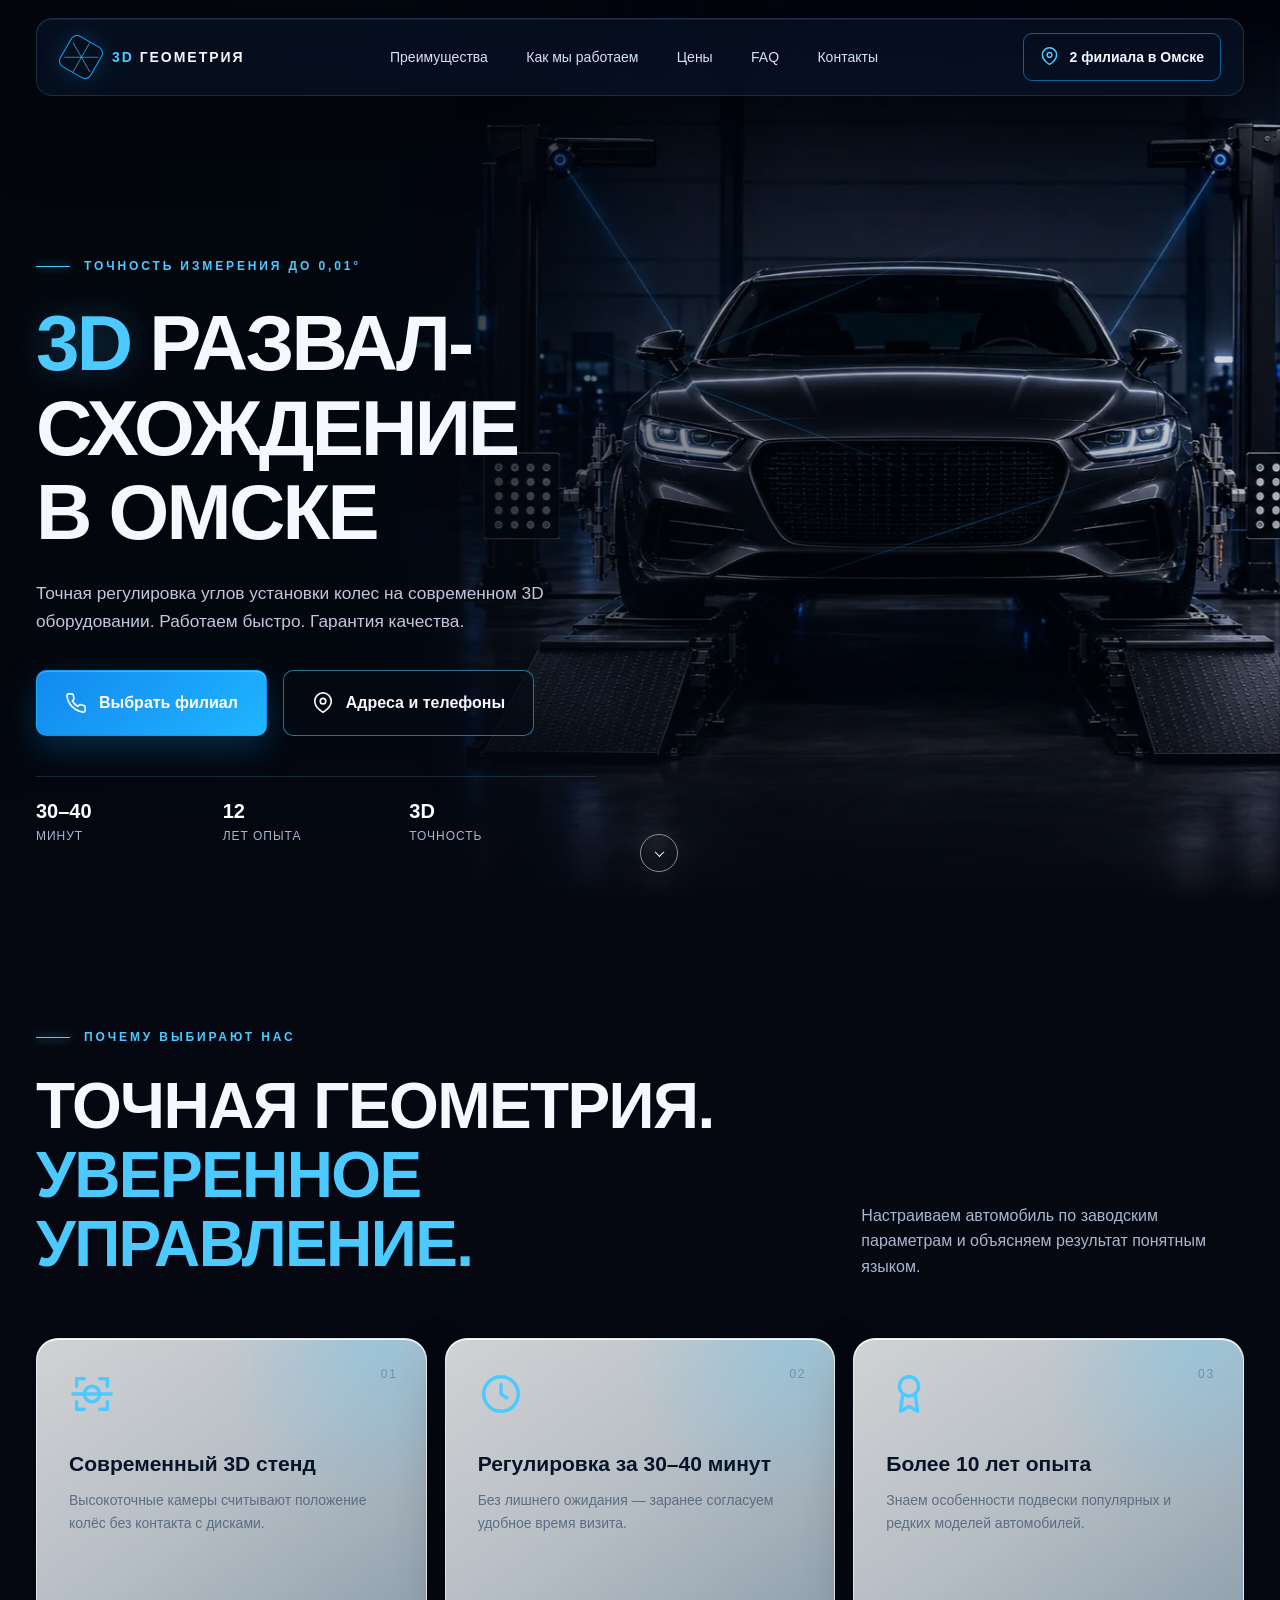
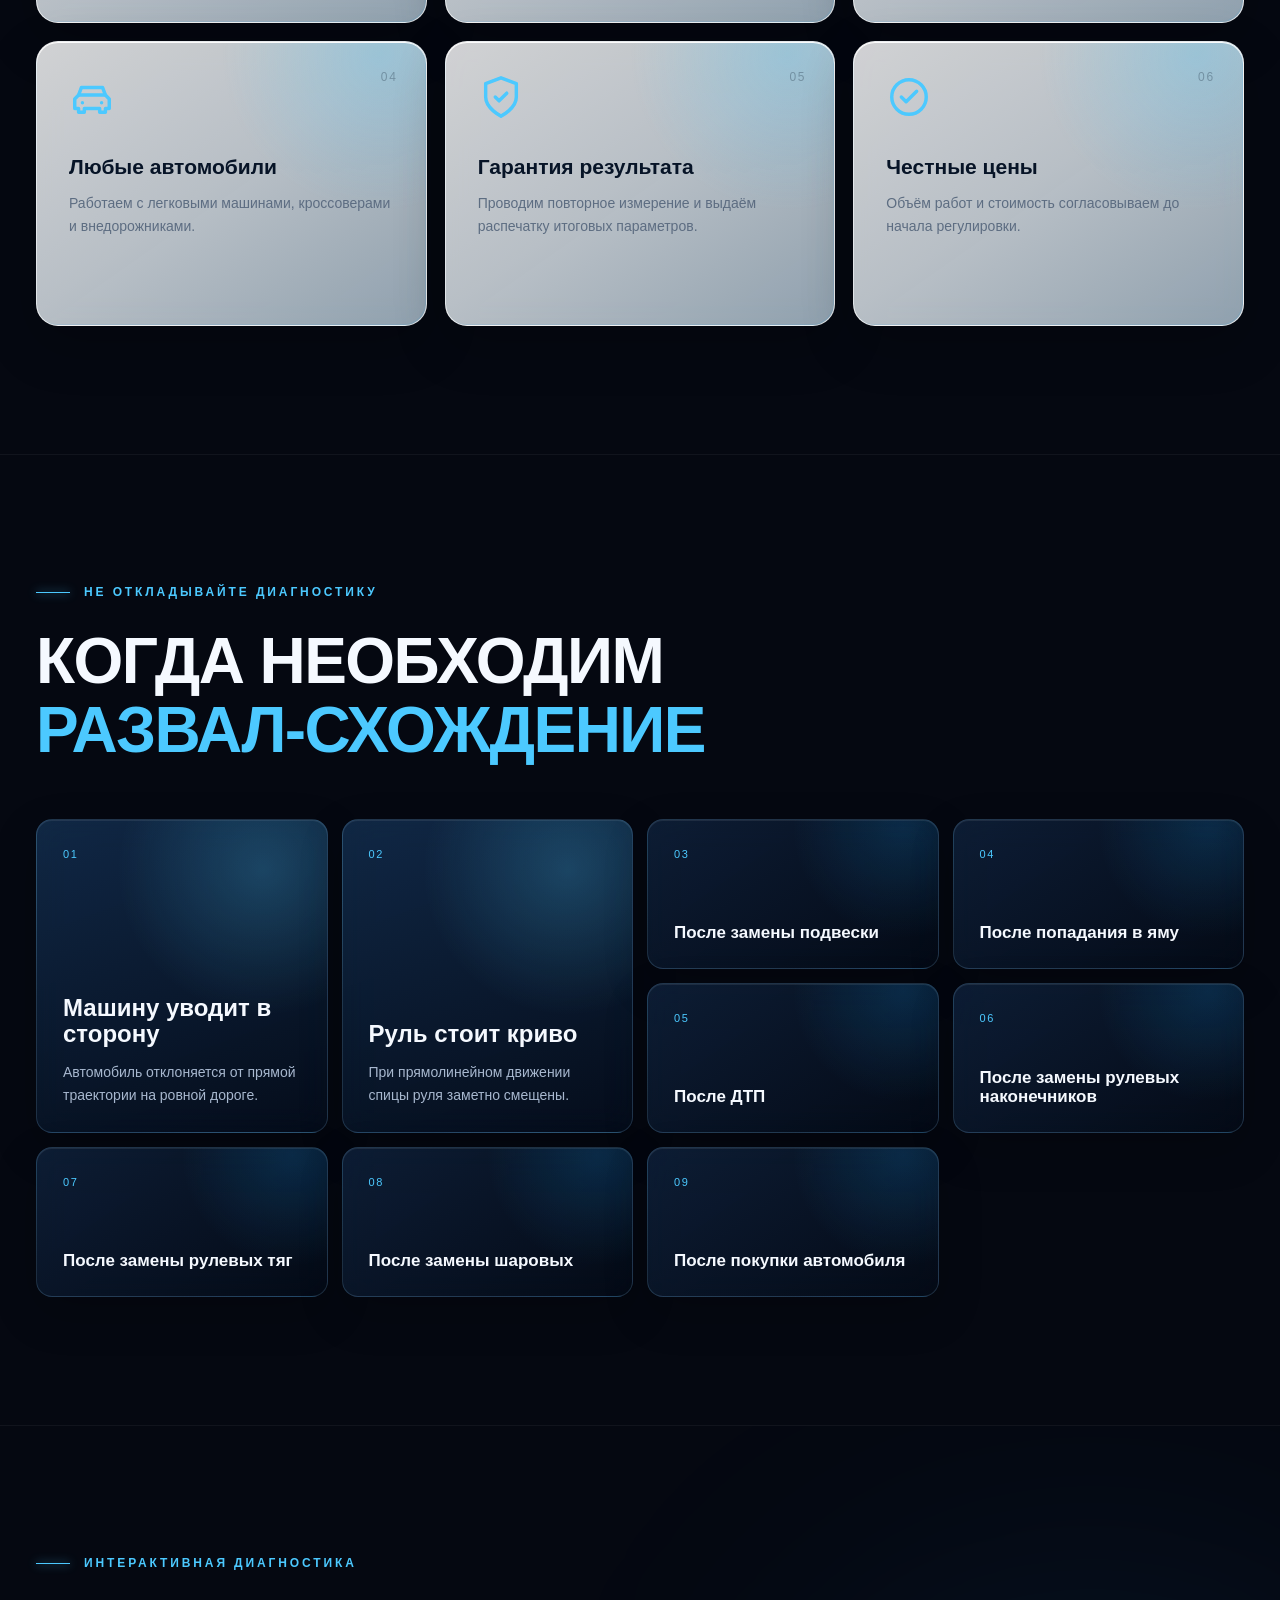
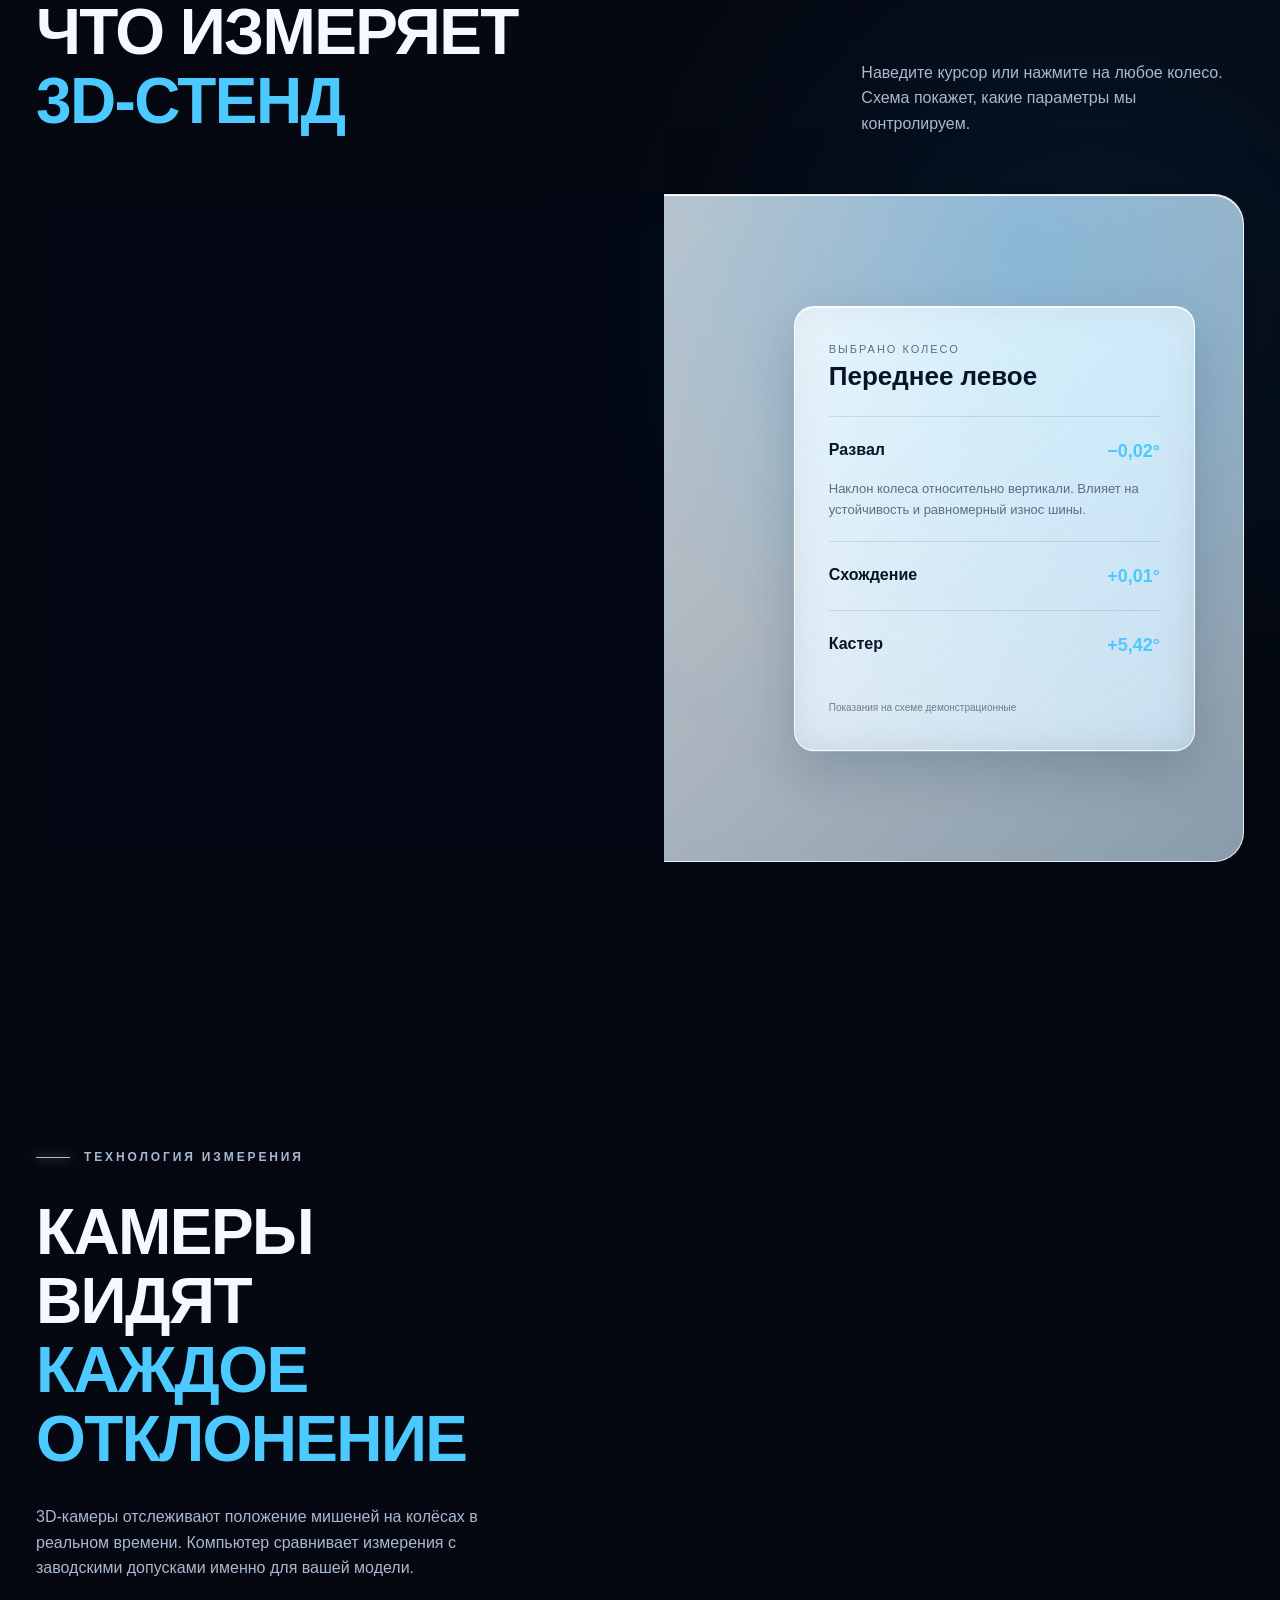
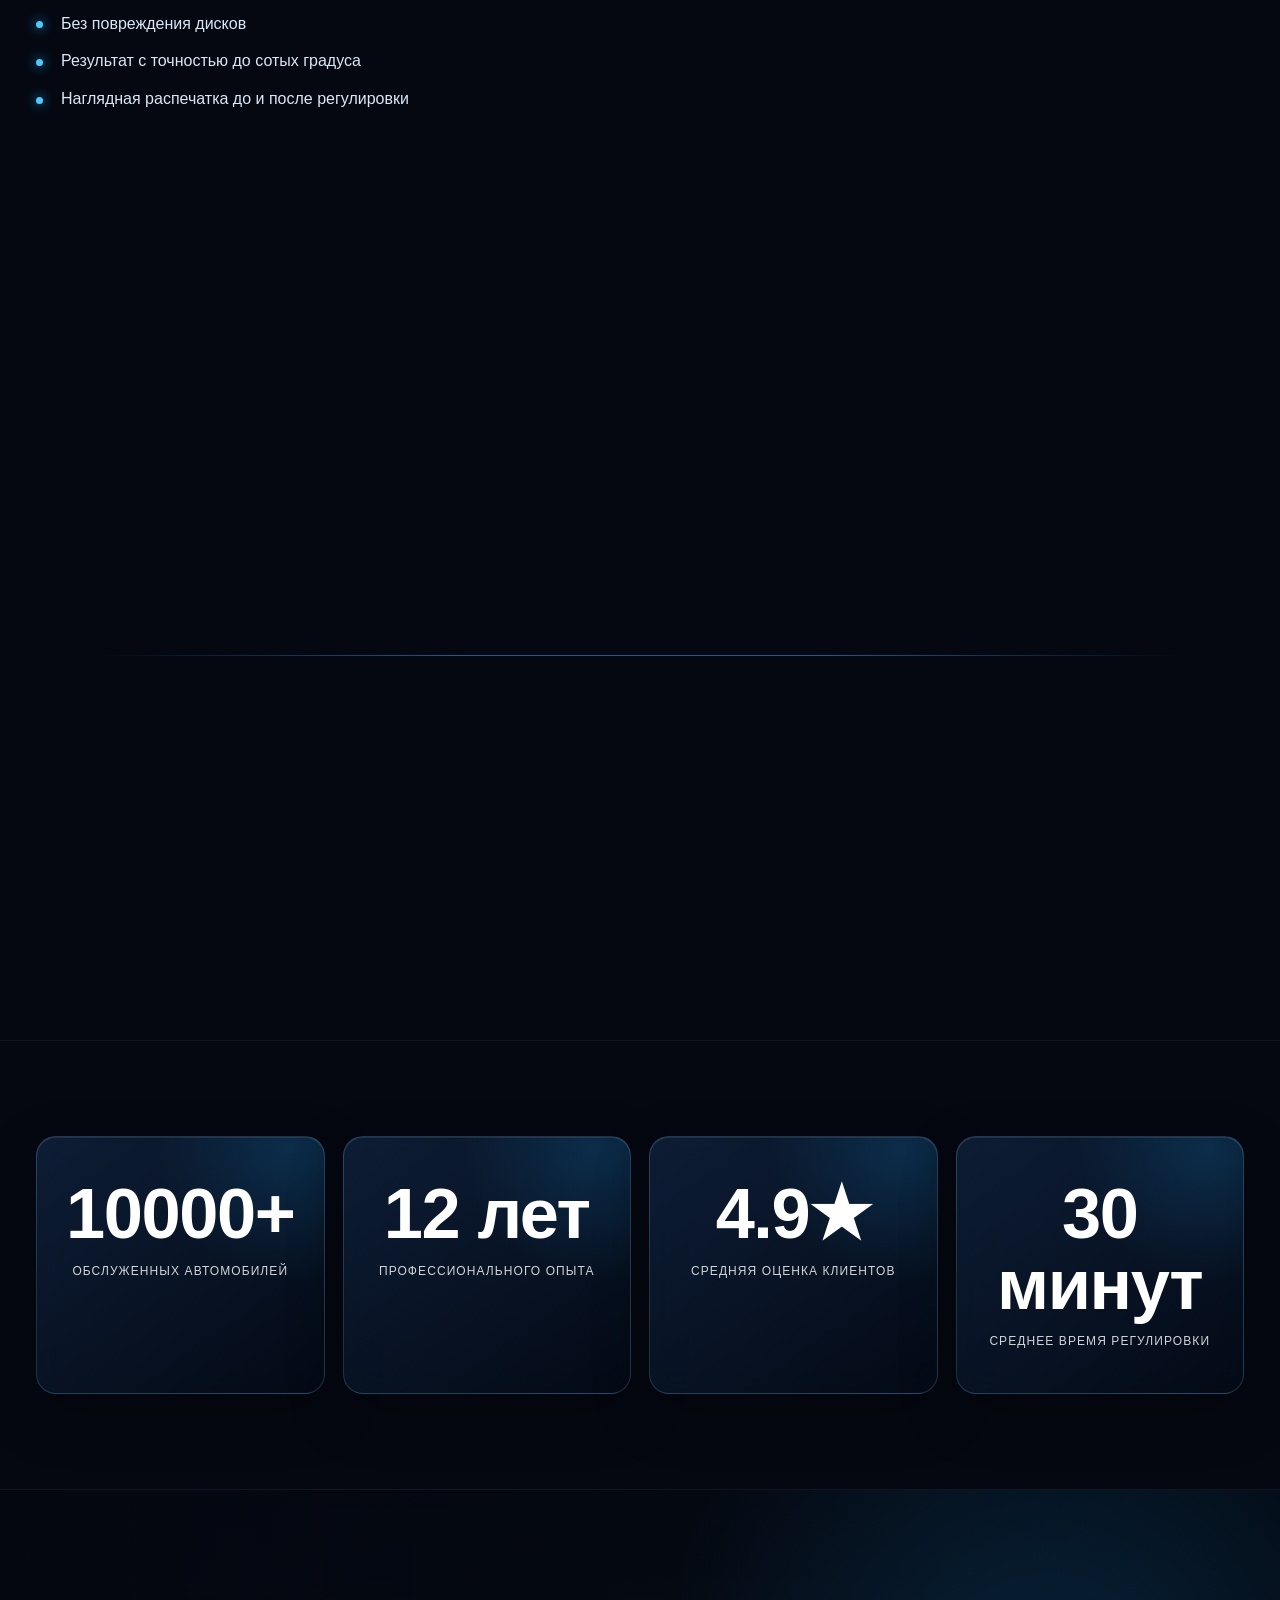
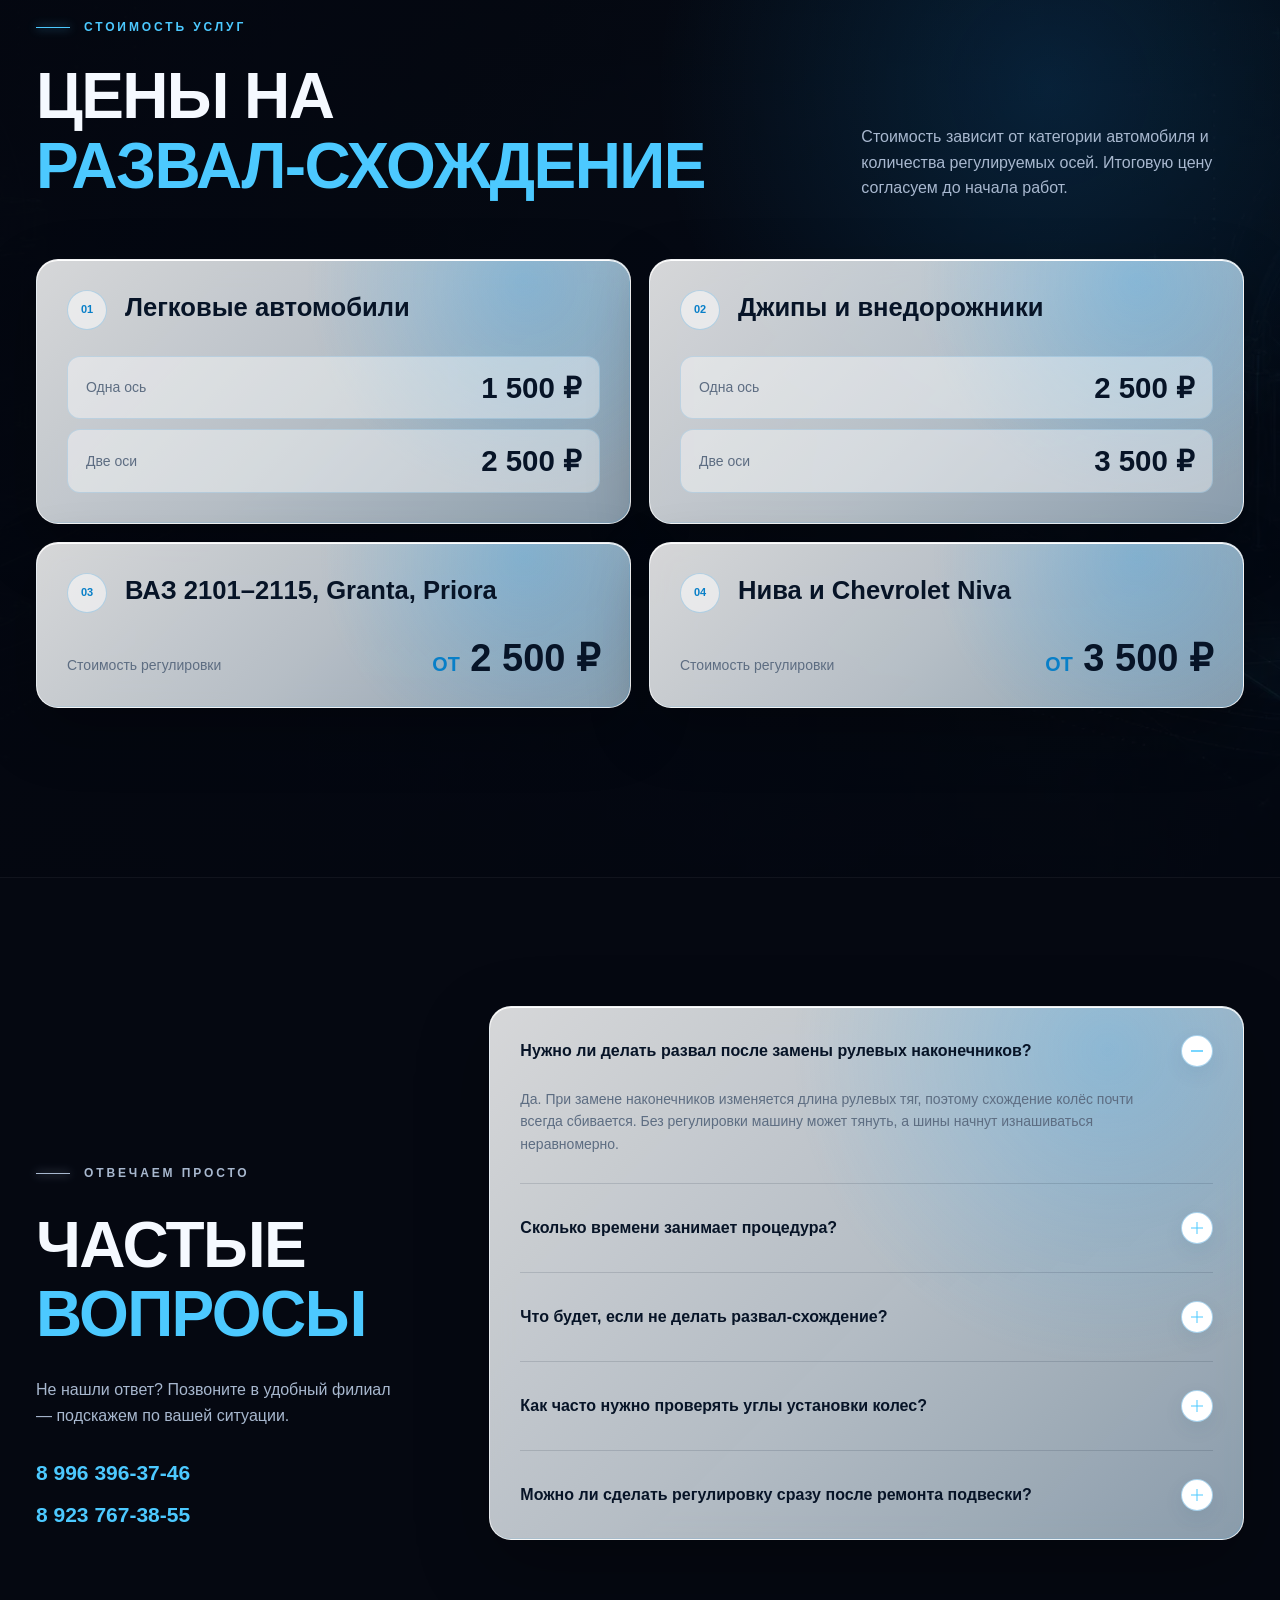
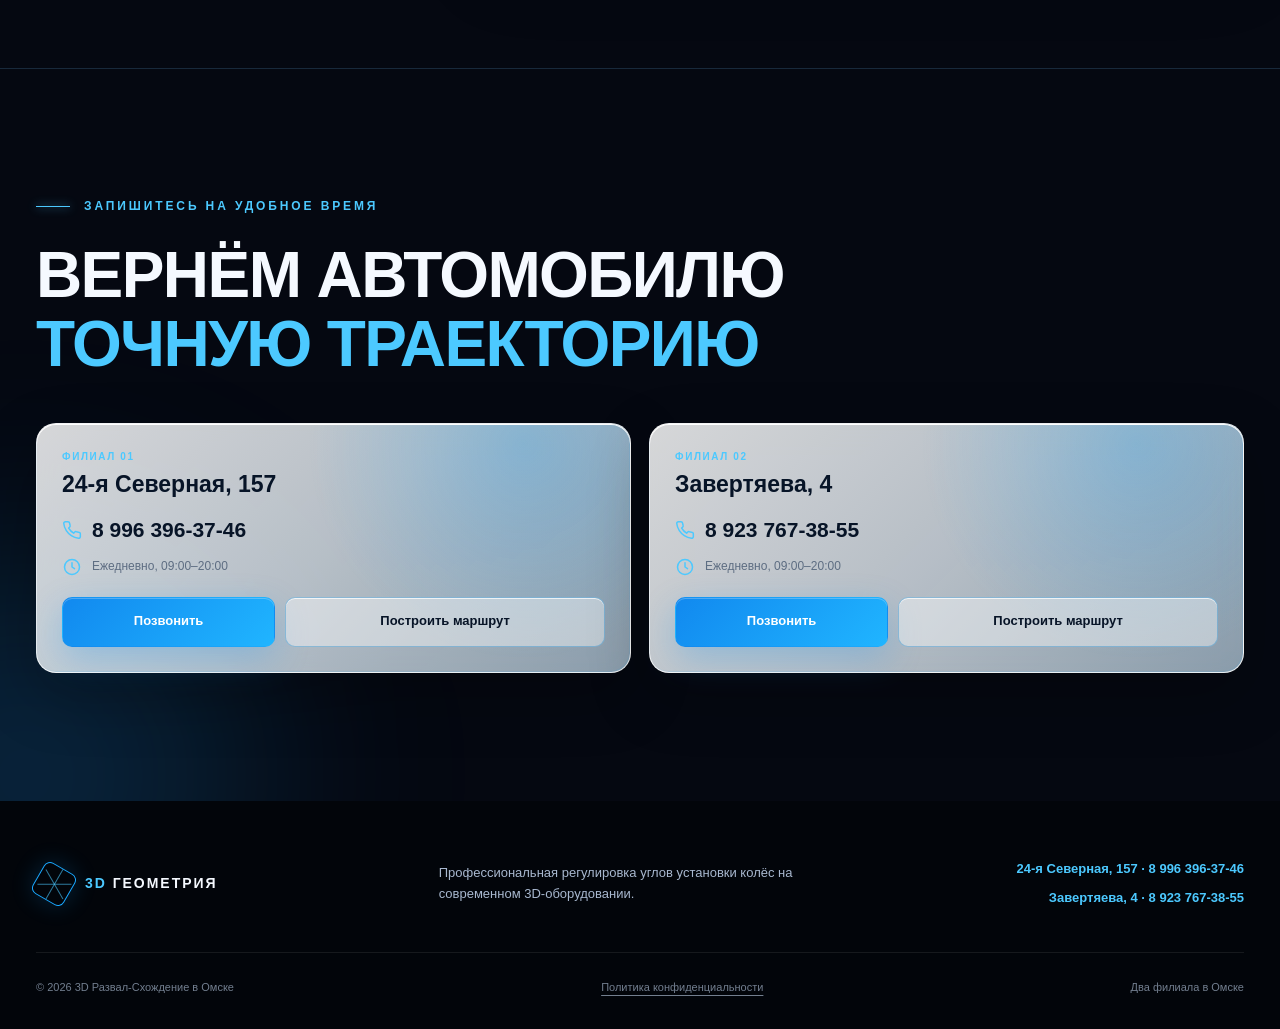
==== commit d6d149aa: "кнопки маршрута аналитика" ====
--- a/index.html
+++ b/index.html
@@ -495,7 +495,8 @@
                 </svg>Ежедневно, 09:00–20:00</span>
               <div><a class="btn btn-primary" href="tel:+79963963746">Позвонить</a><a class="btn btn-secondary"
                   href="https://yandex.ru/maps/?rtext=~Омск%2C%2024-я%20Северная%20улица%2C%20157&rtt=auto"
-                  target="_blank" rel="noopener">Построить маршрут</a></div>
+                  target="_blank" rel="noopener" onclick="ym(111038014, 'reachGoal', 'routeNorth24')">Построить
+                  маршрут</a></div>
             </article>
             <article class="branch-card glass">
               <p>Филиал 02</p>
@@ -508,7 +509,7 @@
                 </svg>Ежедневно, 09:00–20:00</span>
               <div><a class="btn btn-primary" href="tel:+79237673855">Позвонить</a><a class="btn btn-secondary"
                   href="https://yandex.ru/maps/?rtext=~Омск%2C%20улица%20Завертяева%2C%204&rtt=auto" target="_blank"
-                  rel="noopener">Построить маршрут</a></div>
+                  rel="noopener" onclick="ym(111038014, 'reachGoal', 'routeZavertyaeva')">Построить маршрут</a></div>
             </article>
           </div>
         </div>
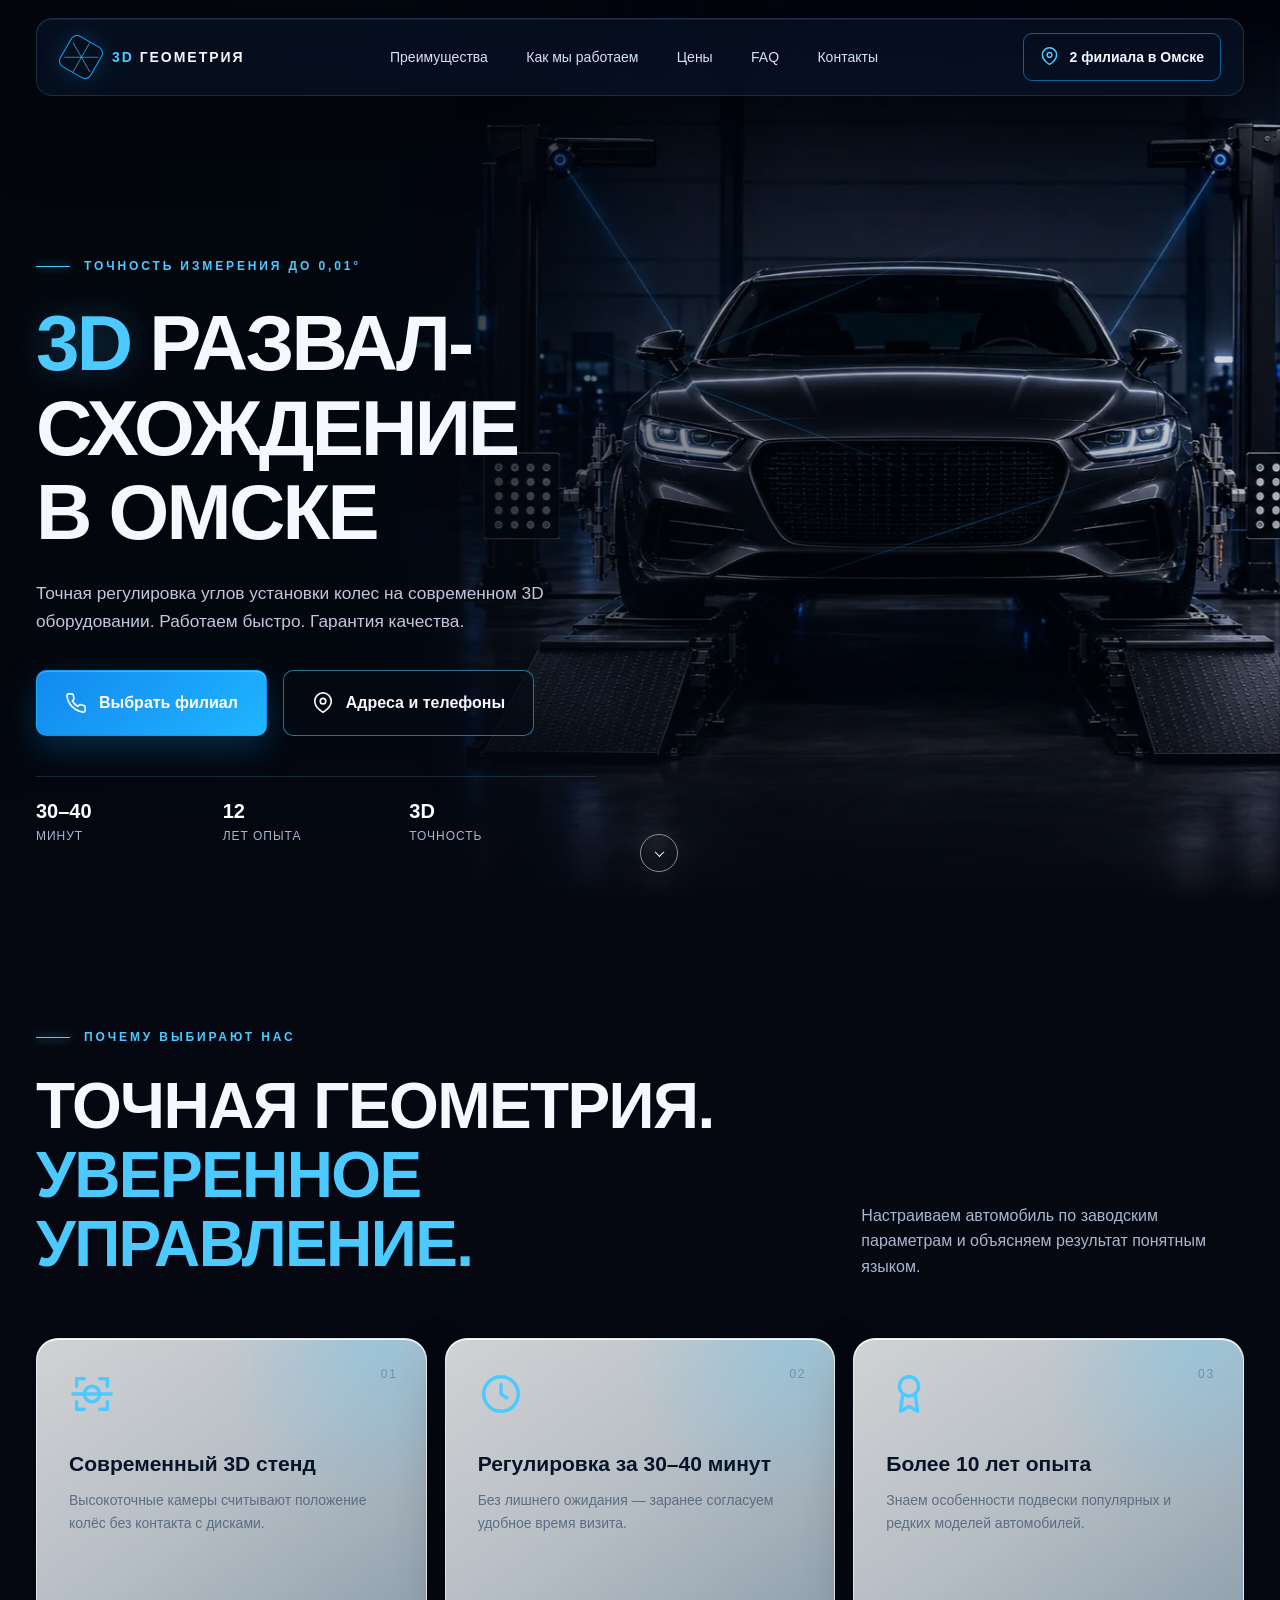
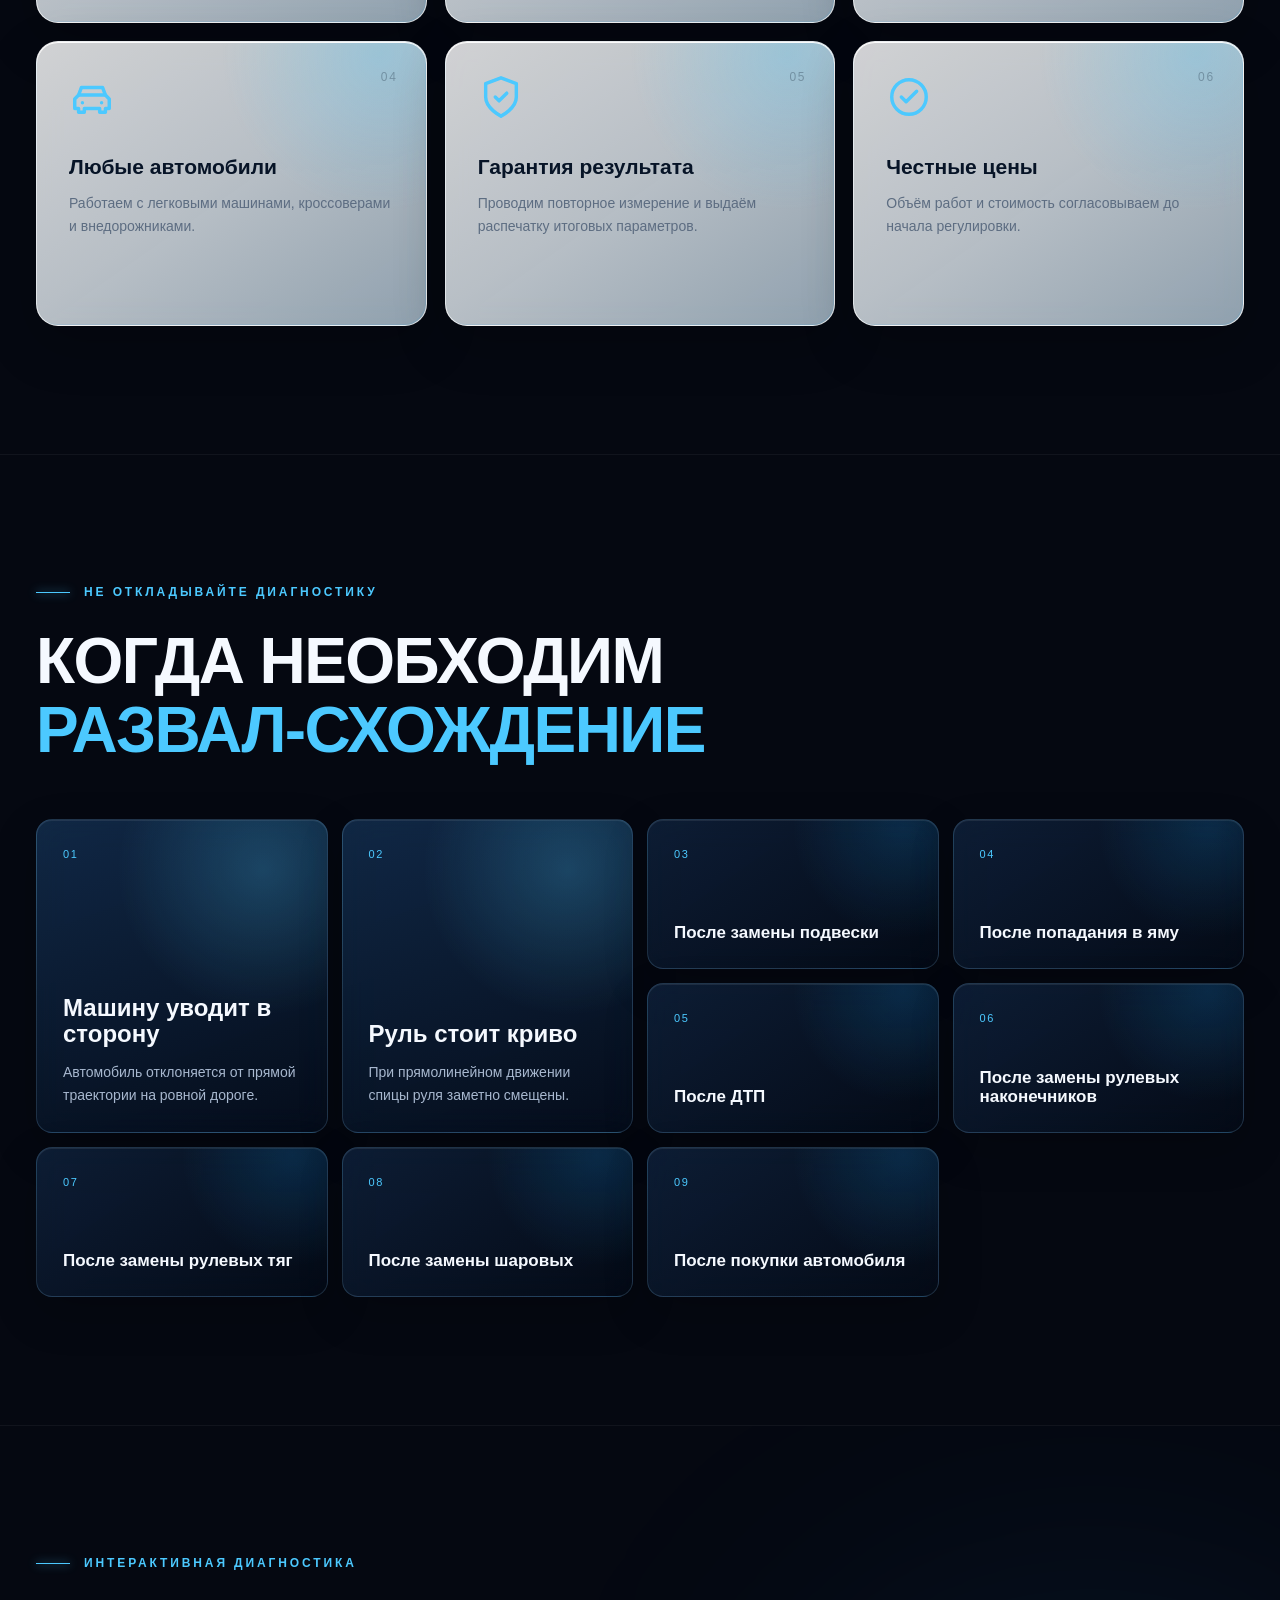
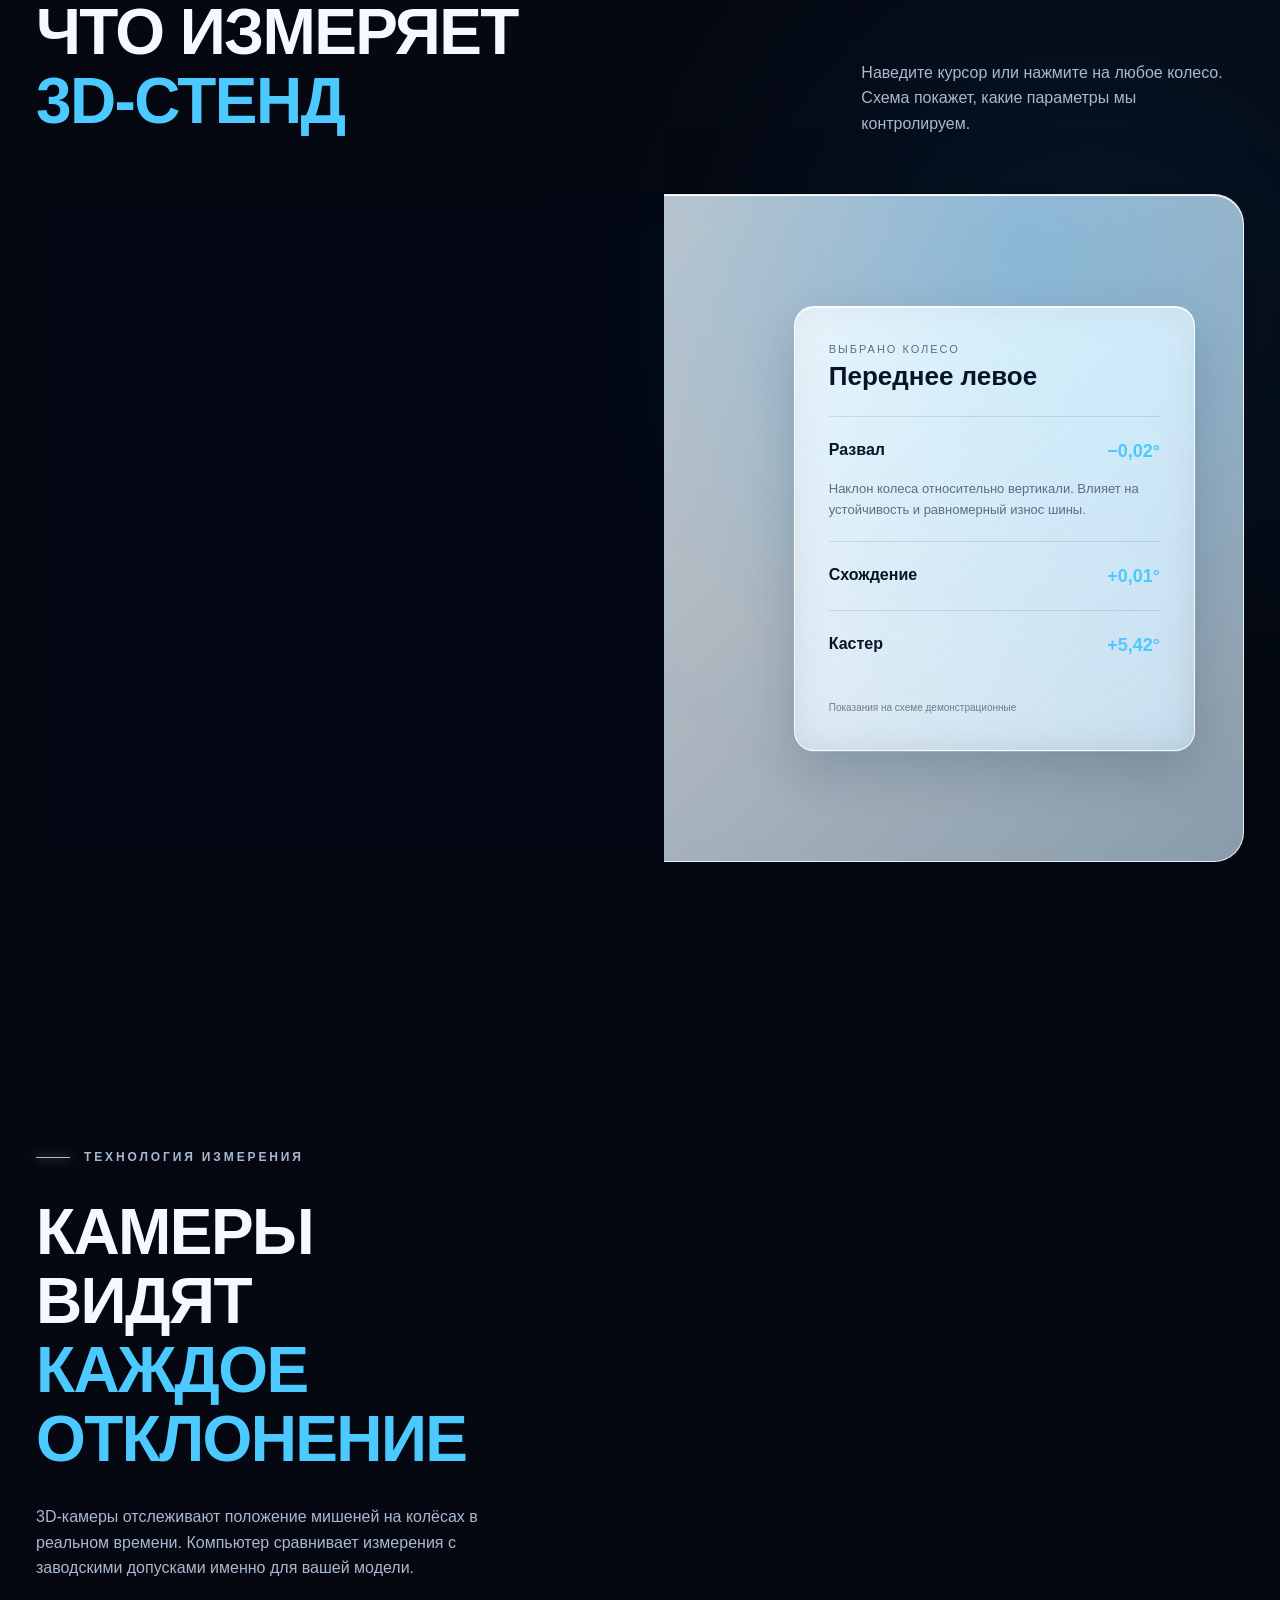
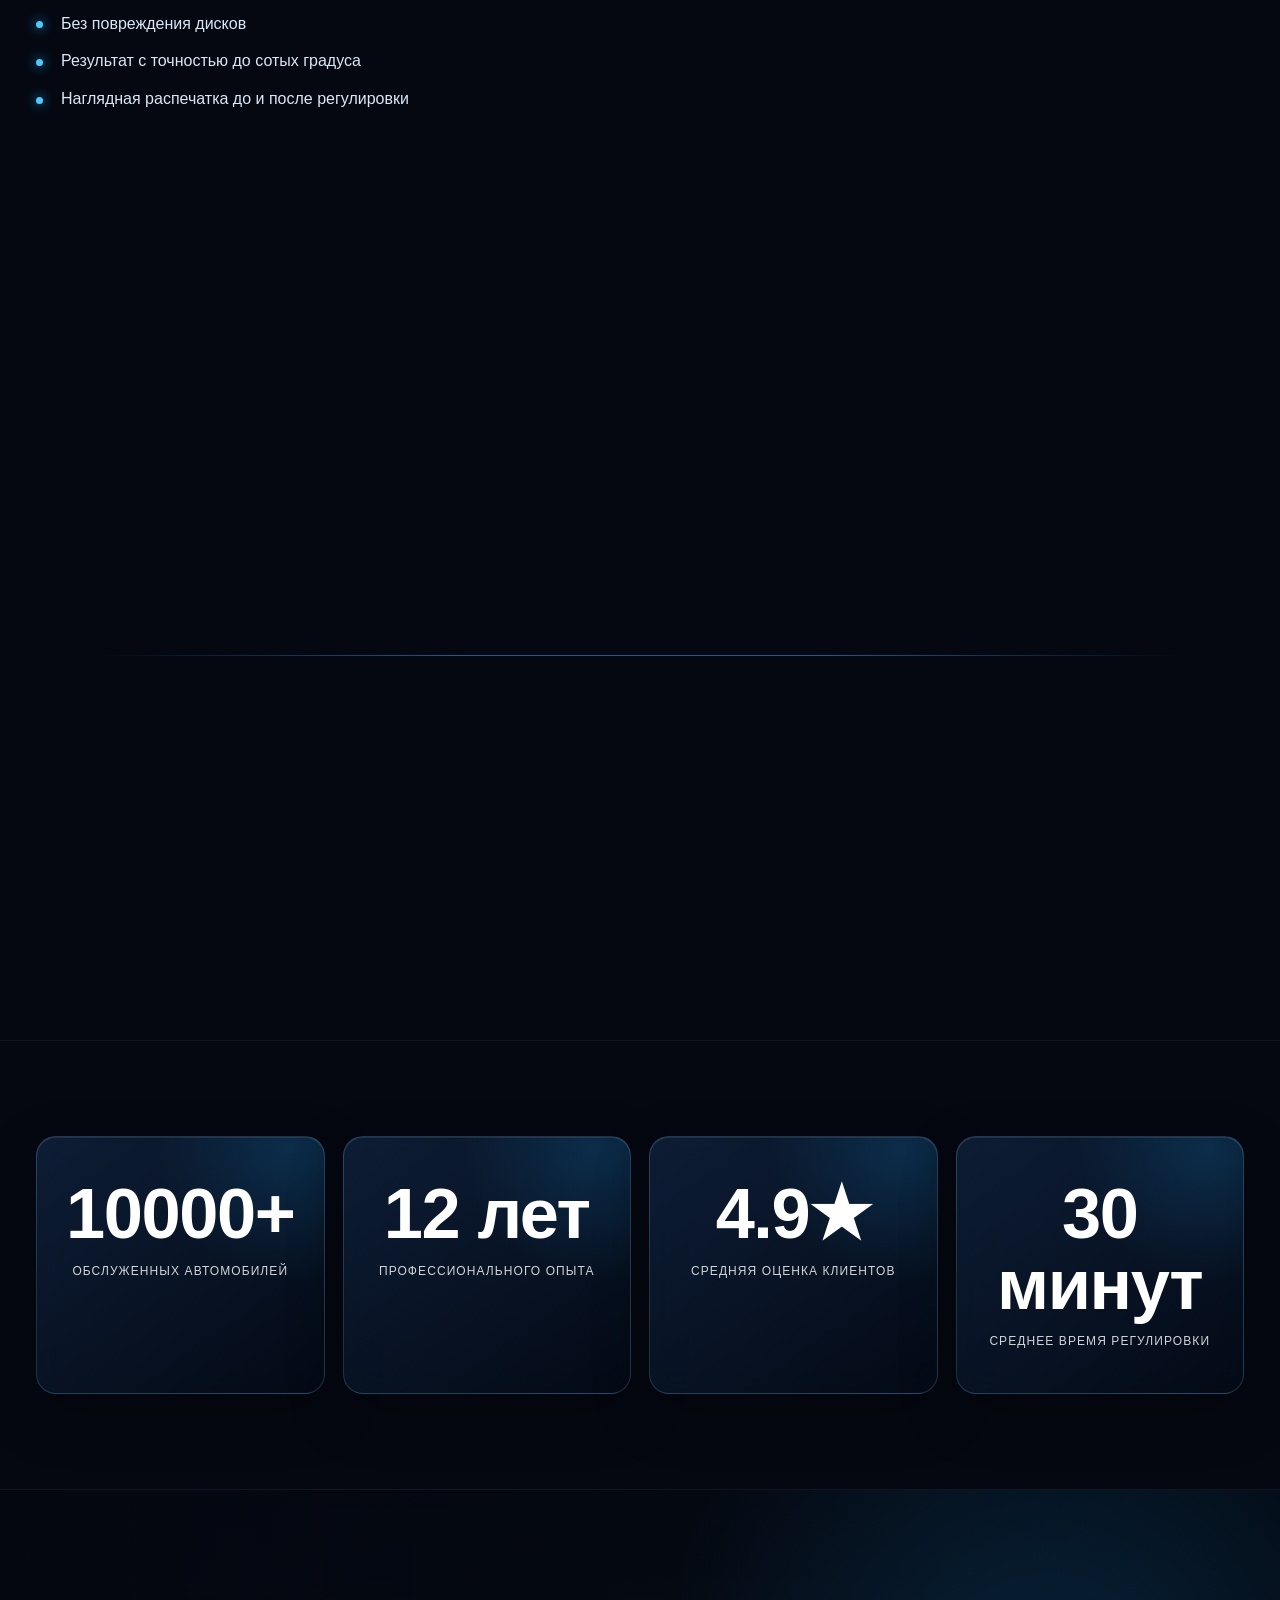
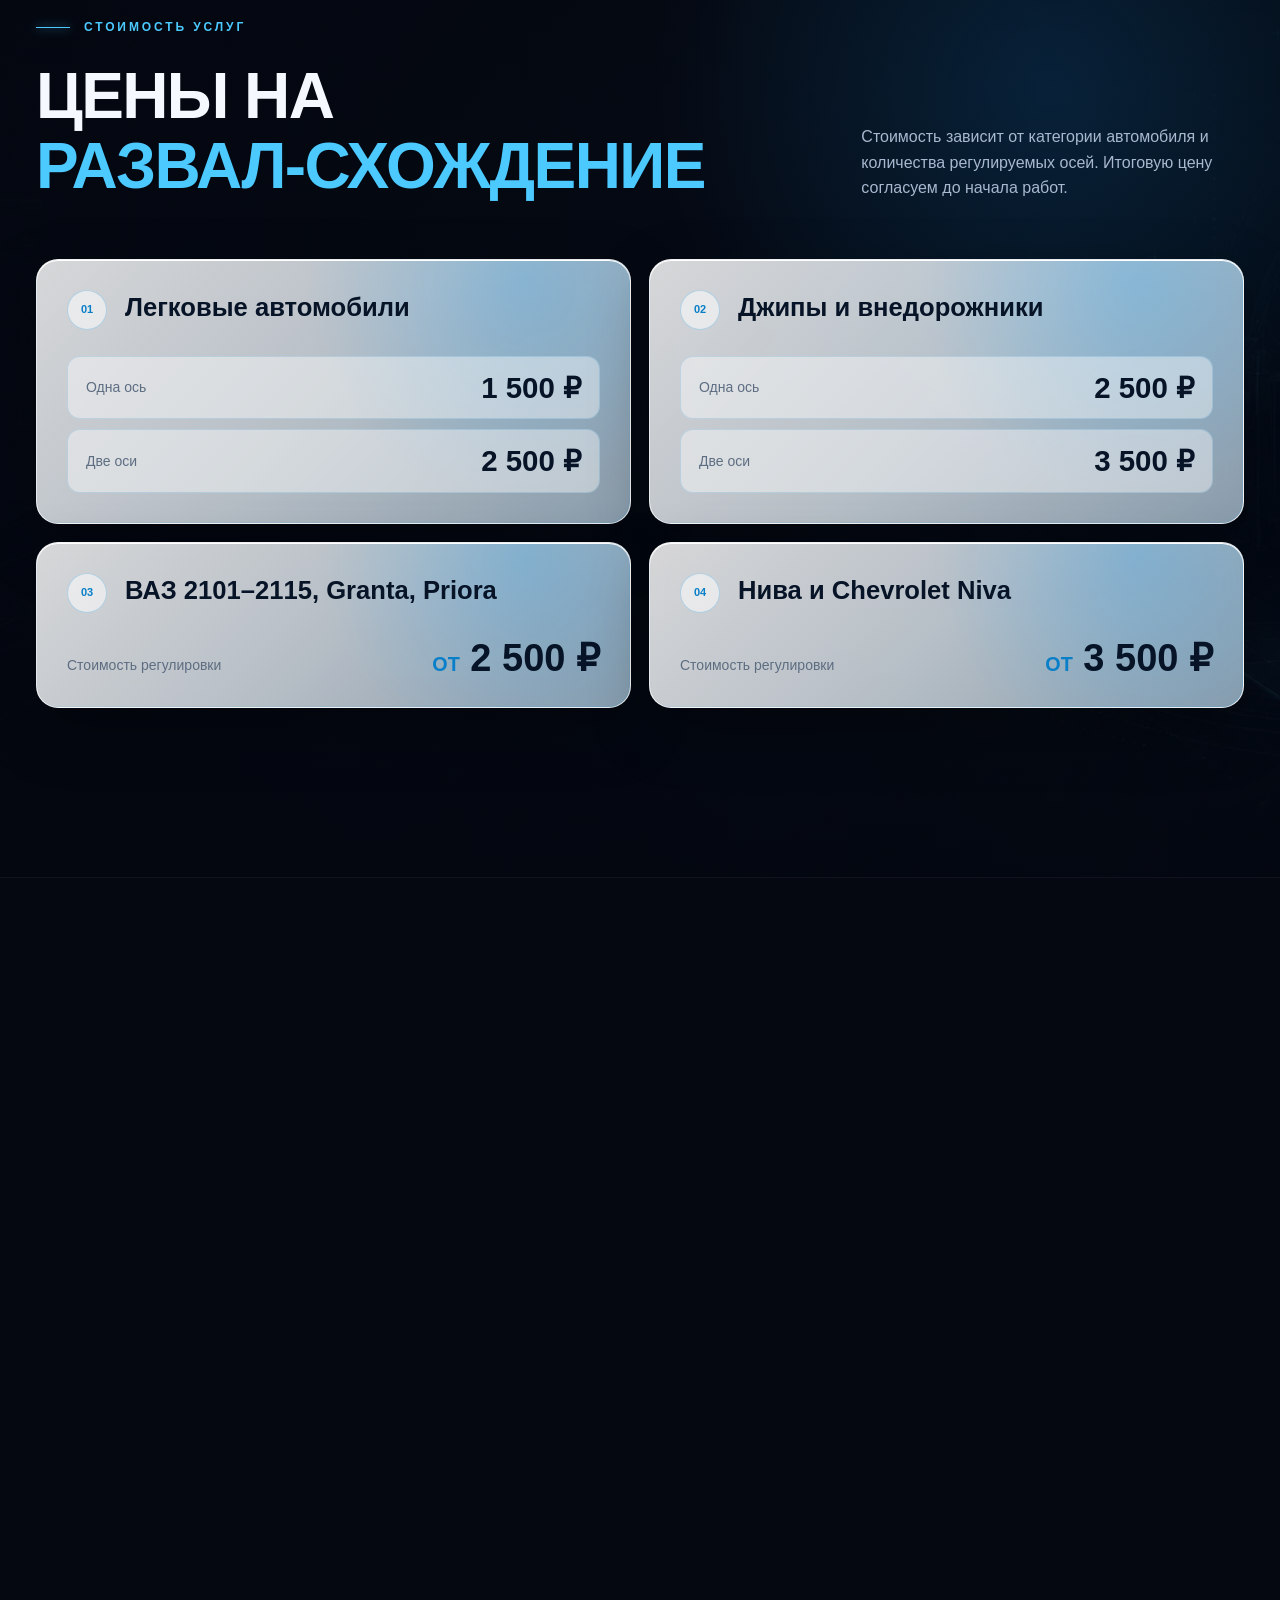
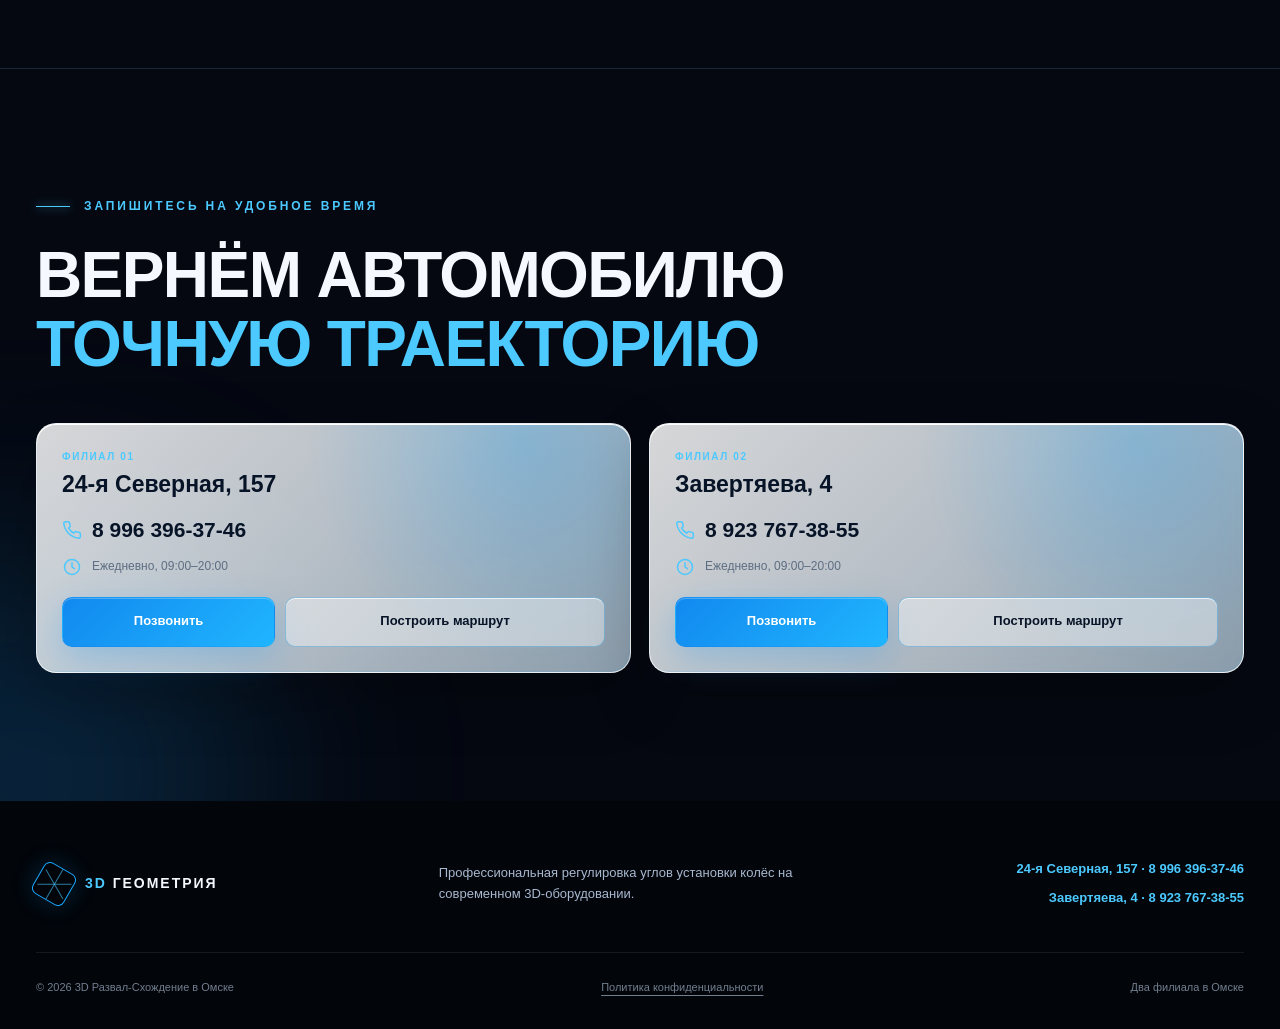
==== commit 4713c31d: "favicon png" ====
--- a/index.html
+++ b/index.html
@@ -9,7 +9,7 @@
     content="Профессиональный 3D развал-схождение в Омске. Современное оборудование. Быстро. Гарантия качества. Запись по телефону.">
   <meta name="theme-color" content="#050811">
   <meta name="robots" content="index, follow">
-  <link rel="shortcut icon" href="favicon.ico" type="image/x-icon">
+  <link rel="icon" type="image/png" href="favicon.png">
   <link rel="preload" href="assets/hero.webp" as="image" type="image/webp" fetchpriority="high">
   <link rel="stylesheet" href="style.css">
 
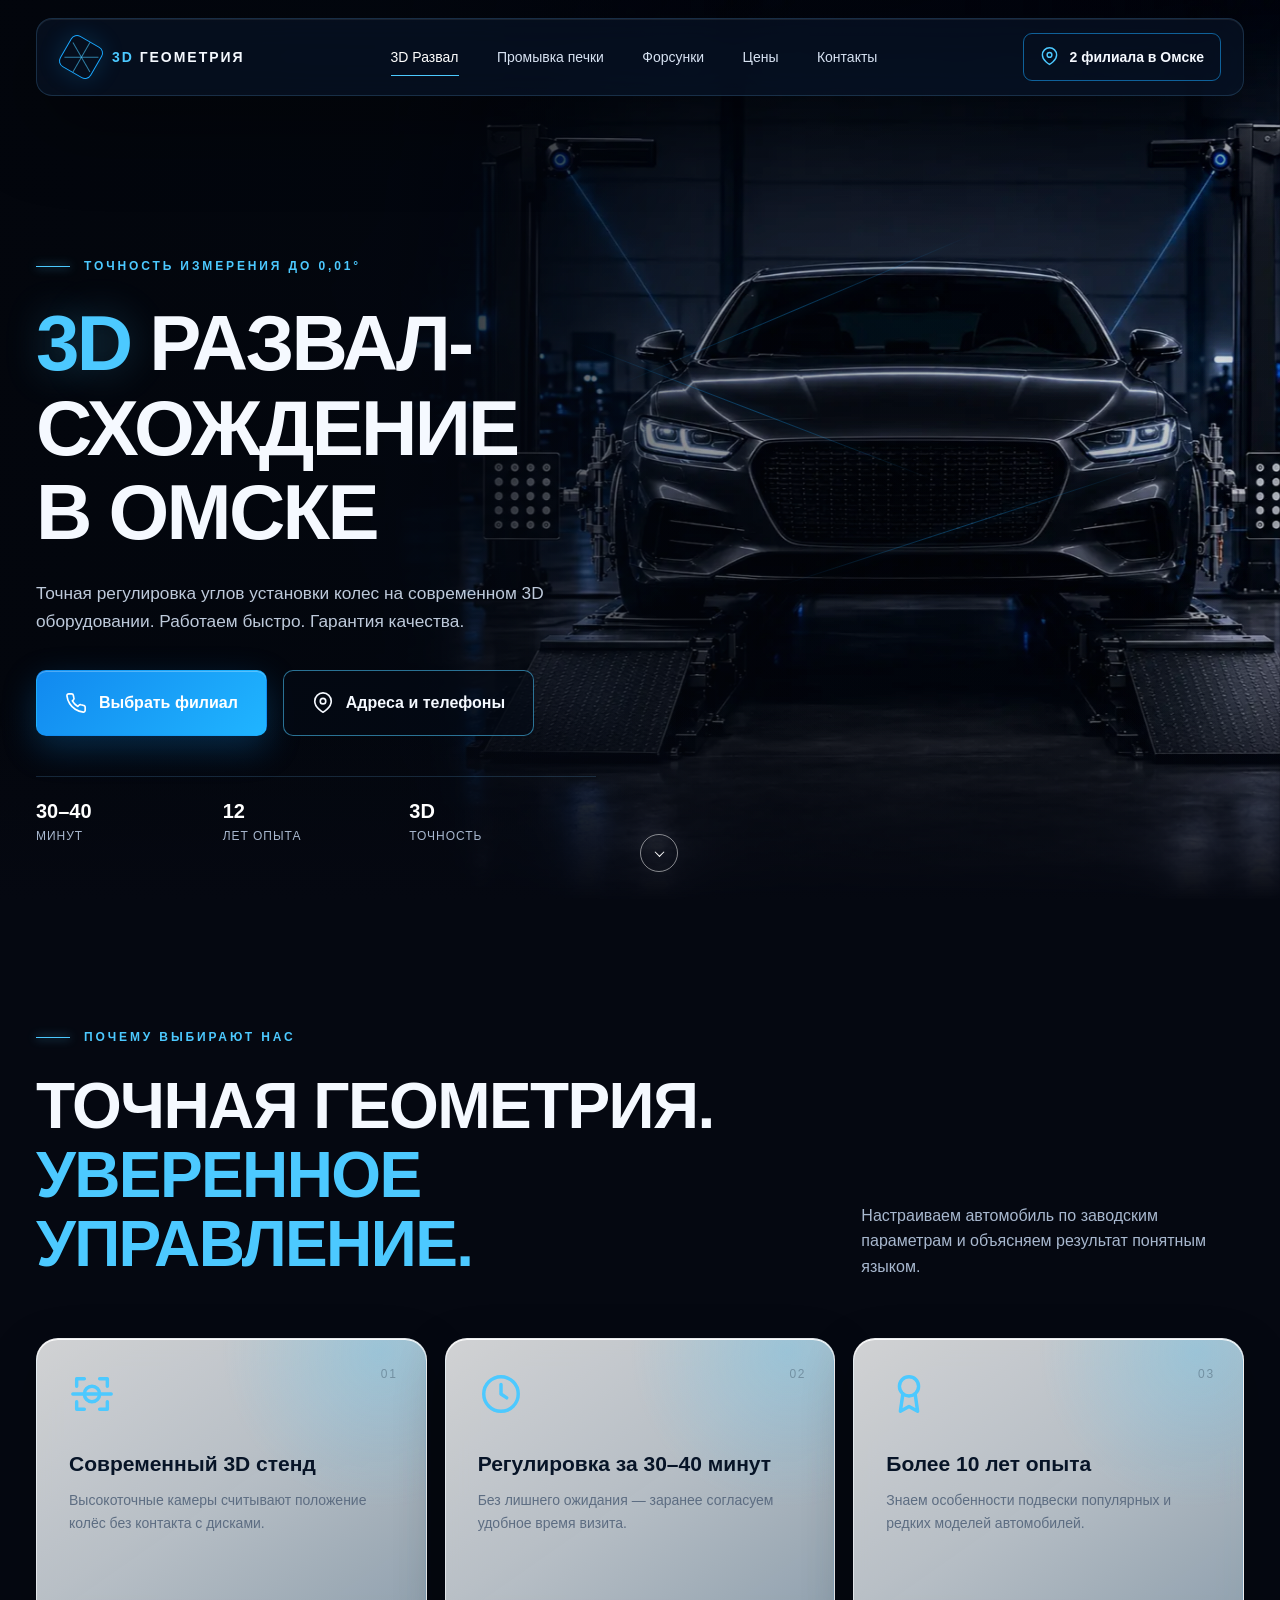
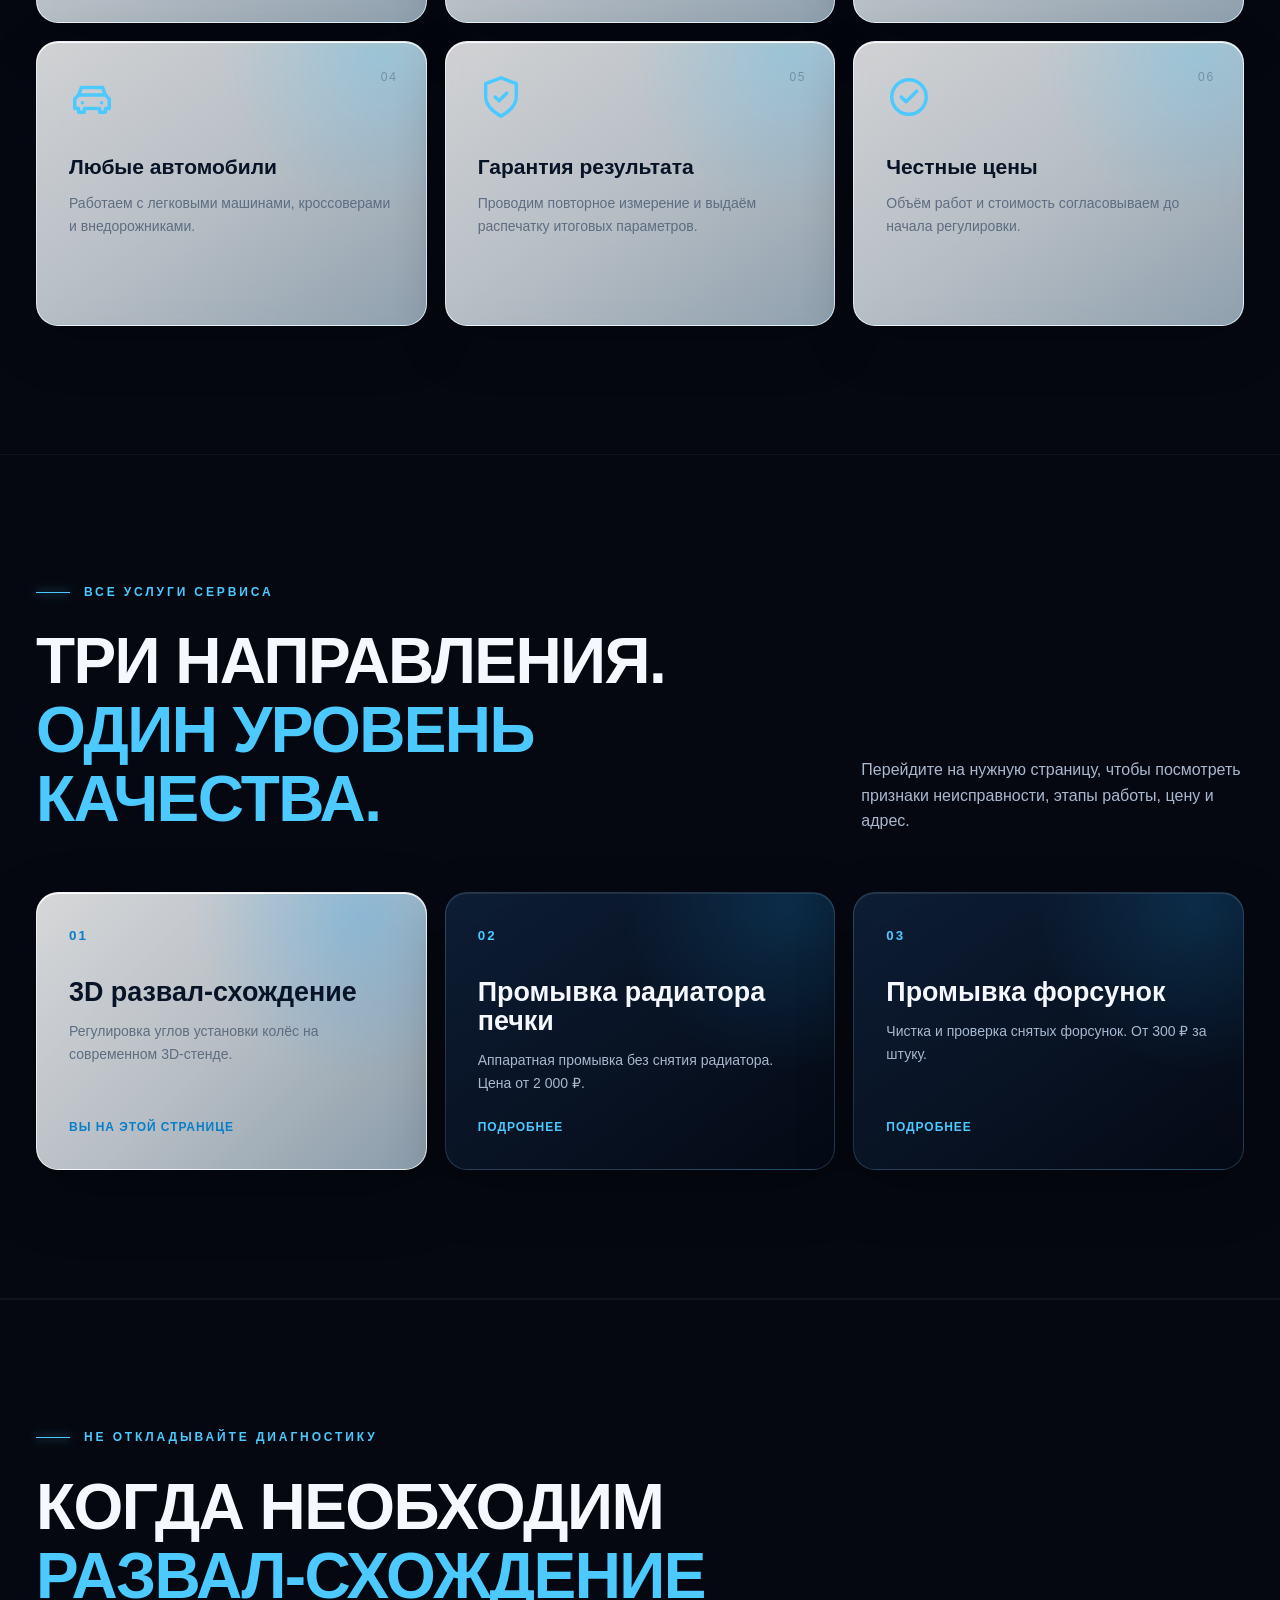
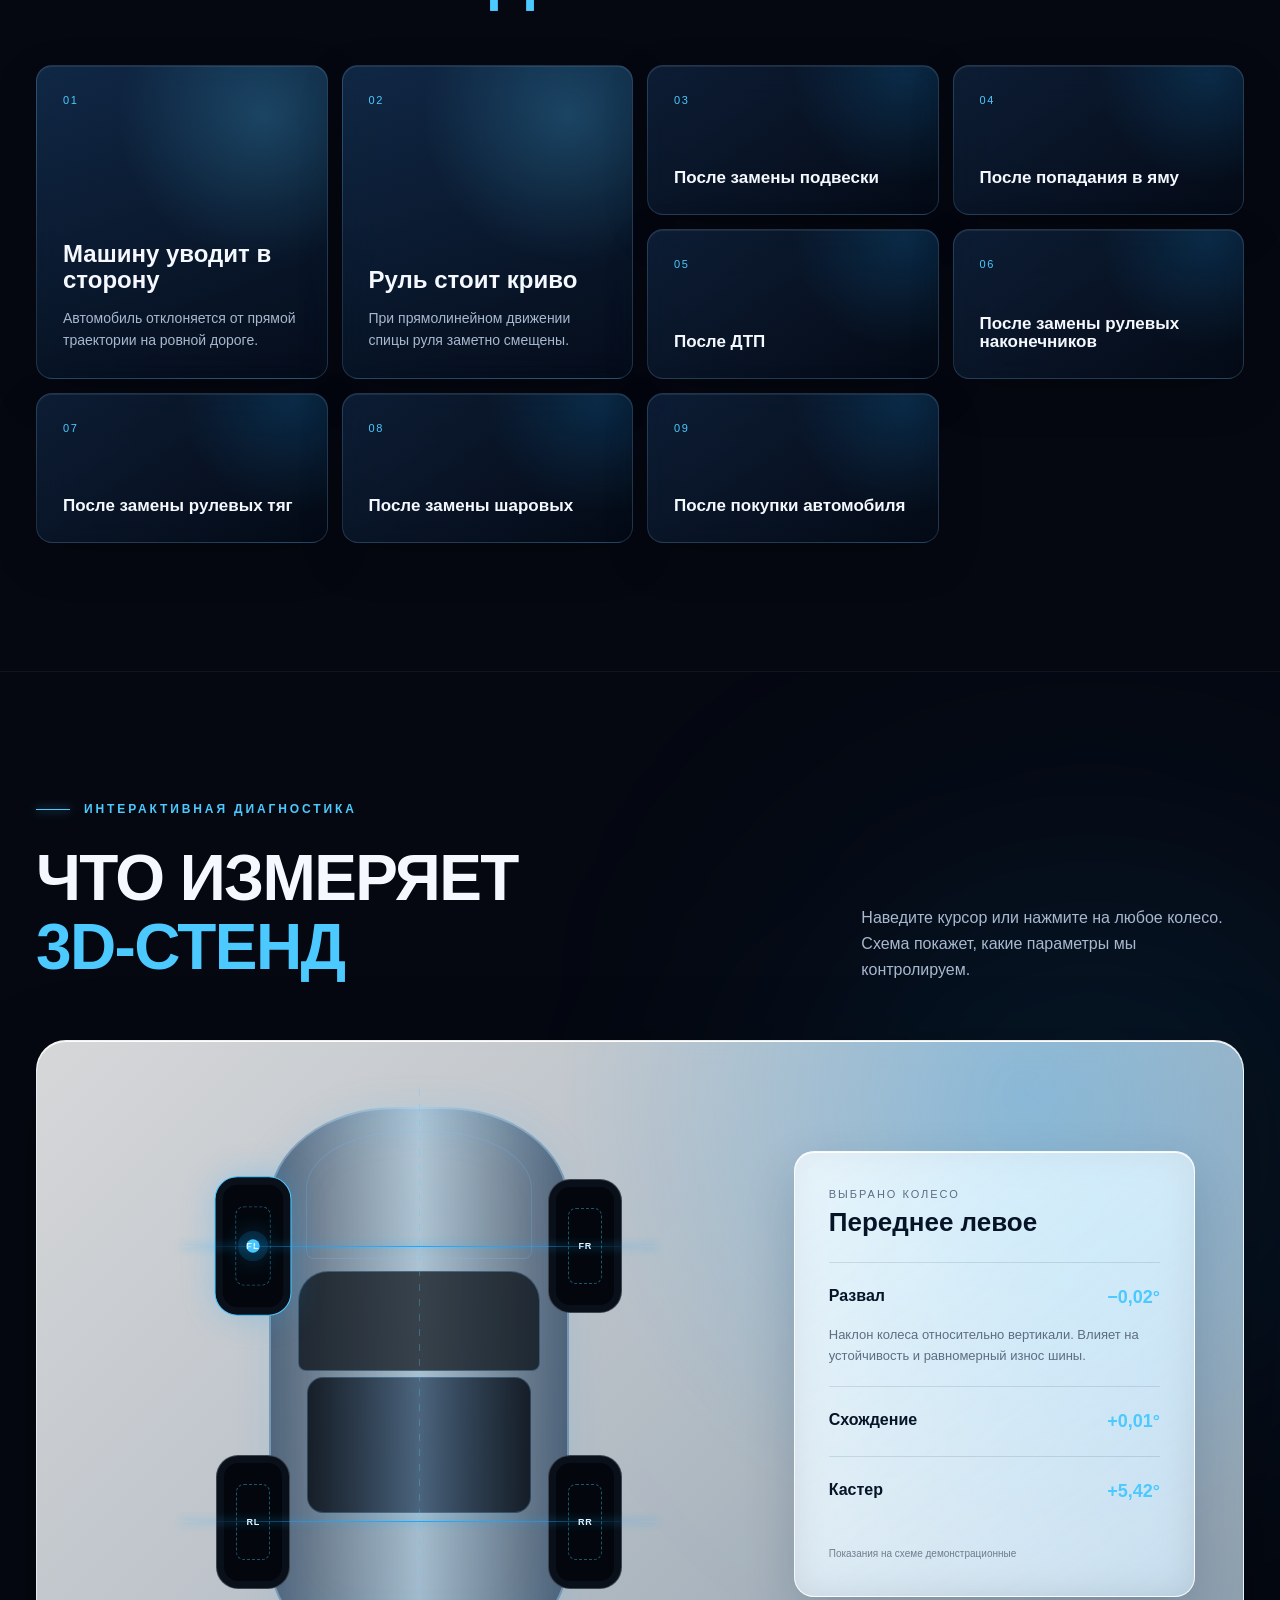
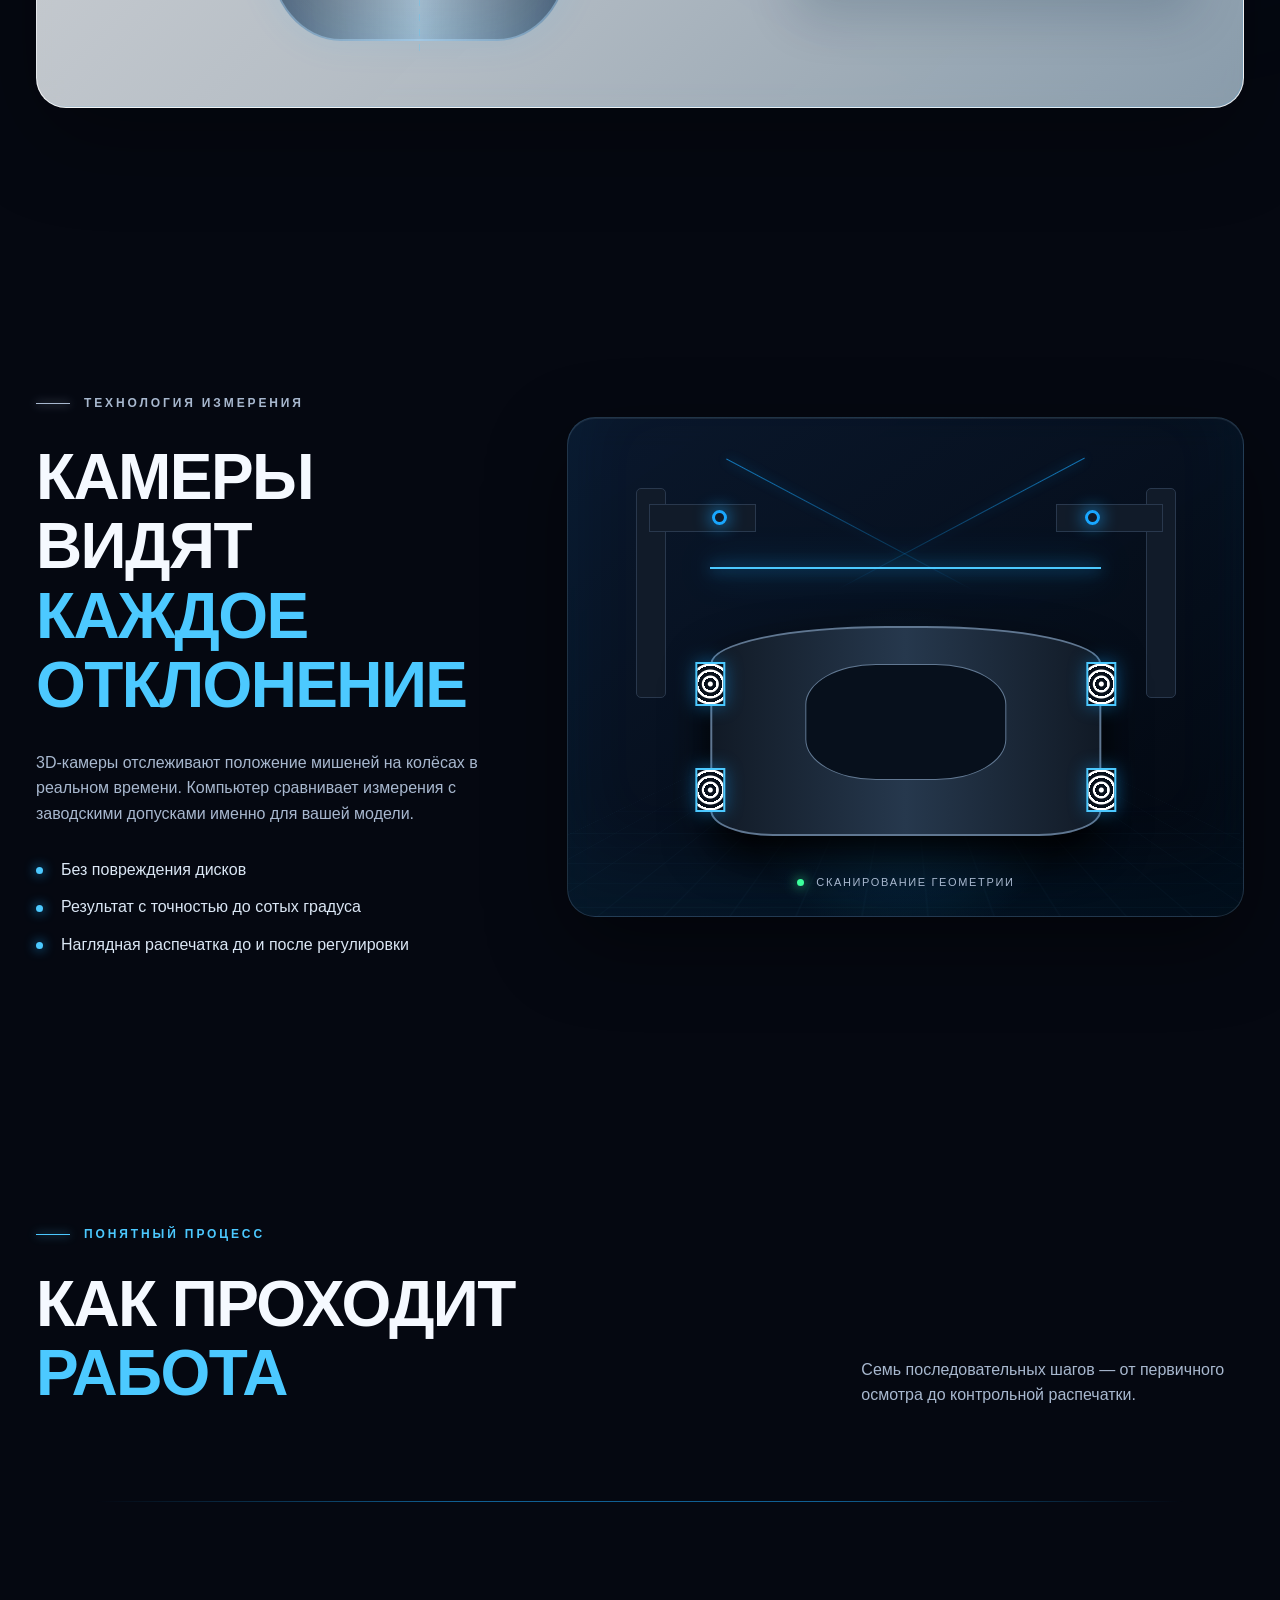
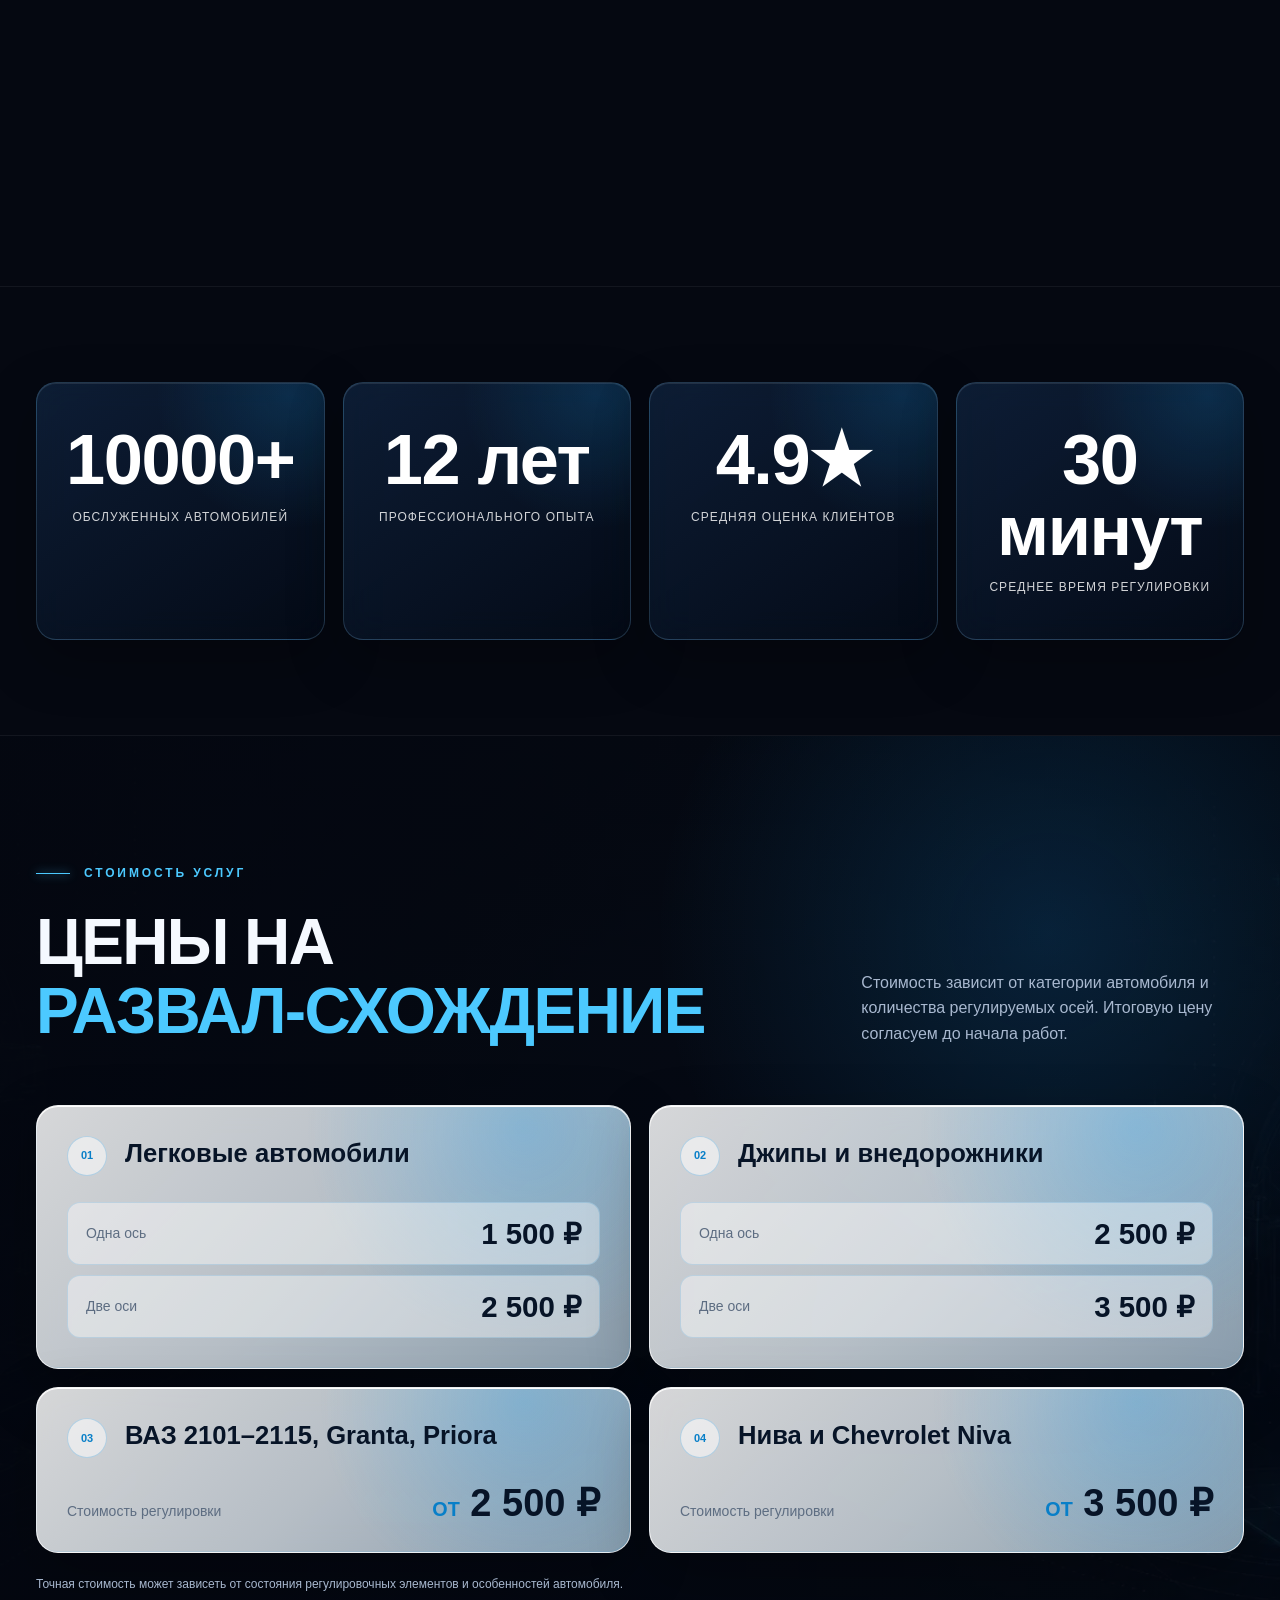
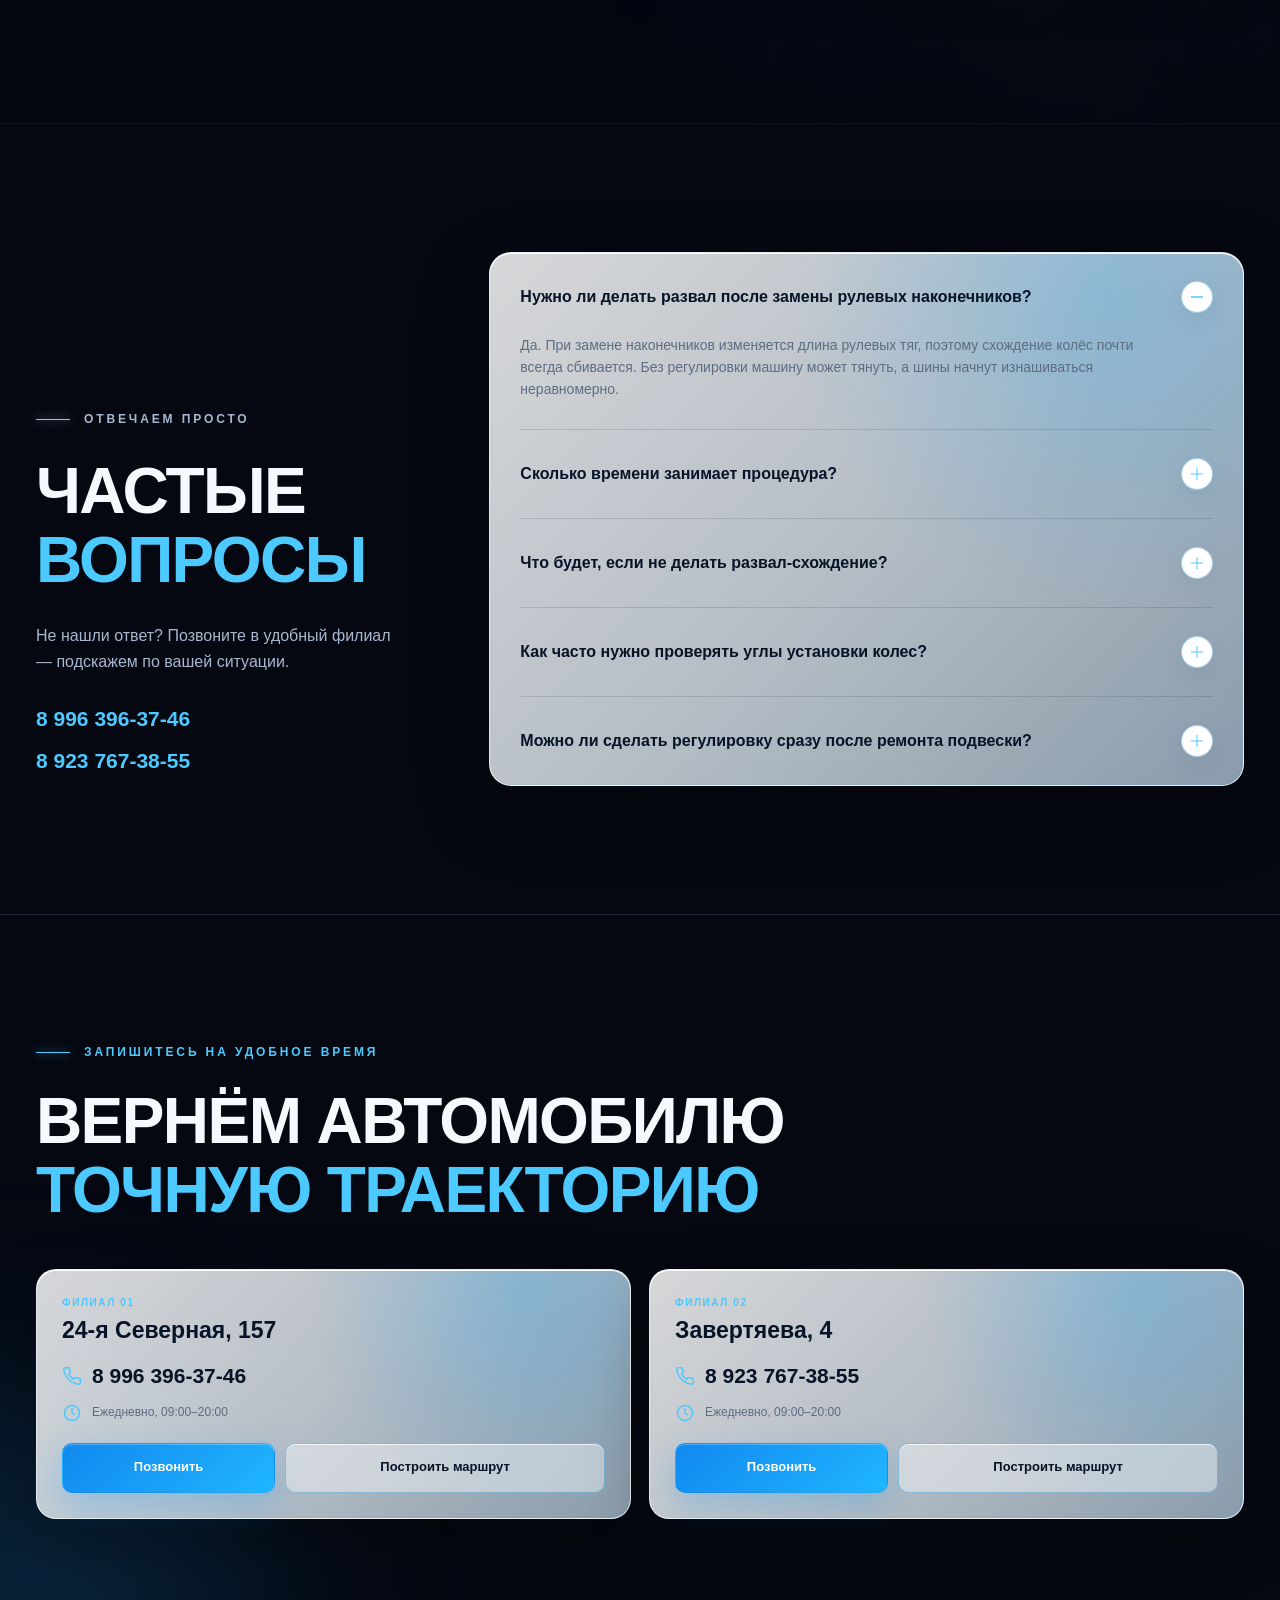
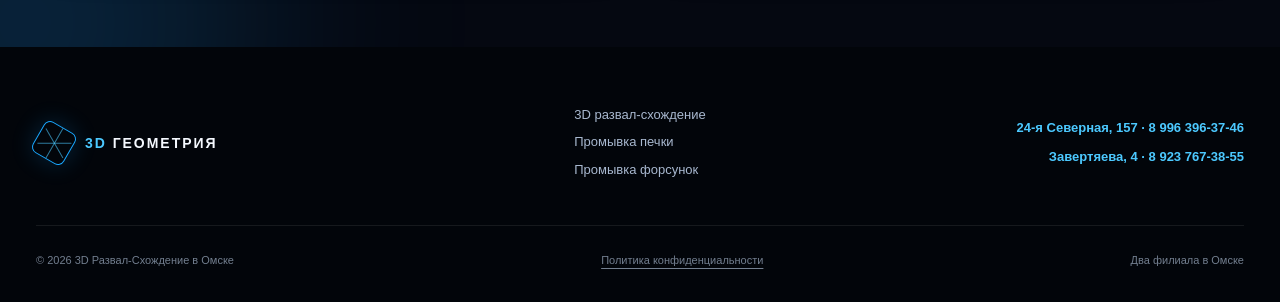
==== commit 66ef52d3: "Добавлены страницы промывки печки и форсунок Добавлена навигация между услугами, SEO-метаданные и si" ====
--- a/index.html
+++ b/index.html
@@ -9,6 +9,12 @@
     content="Профессиональный 3D развал-схождение в Омске. Современное оборудование. Быстро. Гарантия качества. Запись по телефону.">
   <meta name="theme-color" content="#050811">
   <meta name="robots" content="index, follow">
+  <link rel="canonical" href="https://razvalomsk.com/">
+  <meta property="og:type" content="website">
+  <meta property="og:locale" content="ru_RU">
+  <meta property="og:title" content="3D Развал-Схождение в Омске">
+  <meta property="og:description" content="Точная регулировка углов установки колёс в двух филиалах Омска. Цены, адреса и запись по телефону.">
+  <meta property="og:url" content="https://razvalomsk.com/">
   <link rel="icon" type="image/png" href="favicon.png">
   <link rel="preload" href="assets/hero.webp" as="image" type="image/webp" fetchpriority="high">
   <link rel="stylesheet" href="style.css">
@@ -82,15 +88,15 @@
 
   <header class="site-header" id="header">
     <div class="container header-inner glass">
-      <a class="brand" href="#top" aria-label="На главную">
+      <a class="brand" href="index.html" aria-label="На главную">
         <span class="brand-mark" aria-hidden="true"><i></i><i></i><i></i></span>
         <span><b>3D</b> ГЕОМЕТРИЯ</span>
       </a>
       <nav class="nav" id="nav" aria-label="Основная навигация">
-        <a href="#benefits">Преимущества</a>
-        <a href="#process">Как мы работаем</a>
+        <a href="index.html" aria-current="page">3D Развал</a>
+        <a href="promyvka-radiatora-pechki.html">Промывка печки</a>
+        <a href="promyvka-forsunok.html">Форсунки</a>
         <a href="#prices">Цены</a>
-        <a href="#faq">FAQ</a>
         <a href="#contacts">Контакты</a>
       </nav>
       <a class="header-phone" href="#contacts" aria-label="Перейти к адресам двух филиалов">
@@ -177,6 +183,23 @@
             <h3>Честные цены</h3>
             <p>Объём работ и стоимость согласовываем до начала регулировки.</p>
           </article>
+        </div>
+      </div>
+    </section>
+
+    <section class="section service-directory" id="services" aria-labelledby="services-title">
+      <div class="container">
+        <div class="section-head reveal">
+          <div>
+            <p class="eyebrow"><span></span> Все услуги сервиса</p>
+            <h2 id="services-title">Три направления.<br><mark>Один уровень качества.</mark></h2>
+          </div>
+          <p>Перейдите на нужную страницу, чтобы посмотреть признаки неисправности, этапы работы, цену и адрес.</p>
+        </div>
+        <div class="service-link-grid">
+          <a class="service-link-card current reveal" href="index.html"><small>01</small><h3>3D развал-схождение</h3><p>Регулировка углов установки колёс на современном 3D-стенде.</p><span>Вы на этой странице</span></a>
+          <a class="service-link-card reveal" href="promyvka-radiatora-pechki.html"><small>02</small><h3>Промывка радиатора печки</h3><p>Аппаратная промывка без снятия радиатора. Цена от 2 000 ₽.</p><span>Подробнее</span></a>
+          <a class="service-link-card reveal" href="promyvka-forsunok.html"><small>03</small><h3>Промывка форсунок</h3><p>Чистка и проверка снятых форсунок. От 300 ₽ за штуку.</p><span>Подробнее</span></a>
         </div>
       </div>
     </section>
@@ -518,9 +541,10 @@
   </main>
 
   <footer class="footer">
-    <div class="container footer-top"><a class="brand" href="#top"><span
+    <div class="container footer-top"><a class="brand" href="index.html"><span
           class="brand-mark"><i></i><i></i><i></i></span><span><b>3D</b> ГЕОМЕТРИЯ</span></a>
-      <p>Профессиональная регулировка углов установки колёс на современном 3D-оборудовании.</p>
+      <nav class="footer-services" aria-label="Услуги"><a href="index.html">3D развал-схождение</a><a
+          href="promyvka-radiatora-pechki.html">Промывка печки</a><a href="promyvka-forsunok.html">Промывка форсунок</a></nav>
       <div class="footer-branches"><a href="tel:+79963963746">24-я Северная, 157 · 8 996 396-37-46</a><a
           href="tel:+79237673855">Завертяева, 4 · 8 923 767-38-55</a></div>
     </div>
@@ -616,4 +640,4 @@
   <script src="script.js" defer></script>
 </body>
 
-</html>+</html>
--- a/style.css
+++ b/style.css
@@ -68,6 +68,8 @@
 .nav a { position: relative; color: #d7e2f2; font-size: 14px; }
 .nav a::after { content: ""; position: absolute; left: 0; right: 100%; bottom: -8px; height: 1px; background: var(--blue-2); transition: right .25s ease; }
 .nav a:hover::after, .nav a:focus-visible::after { right: 0; }
+.nav a[aria-current="page"] { color: #fff; }
+.nav a[aria-current="page"]::after { right: 0; }
 .header-phone { display: inline-flex; align-items: center; gap: 10px; padding: 12px 16px; border: 1px solid rgba(25,167,255,.55); border-radius: 9px; font-size: 14px; font-weight: 650; transition: box-shadow .25s, background .25s; }
 .header-phone svg { width: 19px; height: 19px; color: var(--blue-2); }
 .header-phone:hover { background: rgba(25,167,255,.1); box-shadow: 0 0 28px rgba(25,167,255,.18); }
@@ -291,9 +293,66 @@
 .footer-top p { max-width: 420px; margin: 0; color: var(--muted); font-size: 13px; }
 .footer-branches { justify-self: end; display: grid; gap: 8px; text-align: right; }
 .footer-branches a { color: var(--blue-2); font-size: 13px; font-weight: 700; }
+.footer-services { display: grid; gap: 7px; justify-self: center; }
+.footer-services a { color: var(--muted); font-size: 13px; transition: color .2s; }
+.footer-services a:hover, .footer-services a:focus-visible { color: var(--blue-2); }
 .footer-bottom { padding-top: 26px; display: flex; justify-content: space-between; gap: 20px; color: rgba(168,184,207,.68); font-size: 11px; }
 .footer-bottom button { padding: 0; color: inherit; cursor: pointer; background: none; border: 0; text-decoration: underline; text-underline-offset: 4px; }
 .mobile-bar { display: none; }
+
+/* Каталог услуг на всех трёх страницах */
+.service-directory { border-block: 1px solid rgba(255,255,255,.05); }
+.service-directory.compact { padding-top: 104px; }
+.service-link-grid { display: grid; grid-template-columns: repeat(3, minmax(0, 1fr)); gap: 18px; }
+.service-link-card { position: relative; min-height: 255px; padding: 32px; display: flex; flex-direction: column; overflow: hidden; background: var(--dark-card); border: 1px solid rgba(142,211,255,.2); border-radius: var(--radius); box-shadow: inset 0 1px rgba(255,255,255,.09), 0 20px 55px rgba(0,0,0,.26); transition: transform .3s, border-color .3s, box-shadow .3s; }
+.service-link-card::after { content: ""; position: absolute; right: -60px; bottom: -80px; width: 160px; height: 160px; border-radius: 50%; background: rgba(25,167,255,.32); filter: blur(65px); opacity: 0; transition: opacity .3s; }
+.service-link-card:hover { transform: translateY(-6px); border-color: rgba(76,201,255,.5); box-shadow: inset 0 1px rgba(255,255,255,.11), 0 28px 68px rgba(0,0,0,.34); }
+.service-link-card:hover::after { opacity: 1; }
+.service-link-card.current { color: #071427; background: var(--light-card-large); border-color: rgba(255,255,255,.8); box-shadow: inset 0 1px #fff, 0 24px 64px rgba(0,0,0,.28); }
+.service-link-card small { color: var(--blue-2); font-weight: 800; letter-spacing: .16em; }
+.service-link-card h3 { margin: 32px 0 13px; font-size: clamp(22px, 2.1vw, 29px); }
+.service-link-card p { margin: 0 0 24px; color: var(--muted); font-size: 14px; }
+.service-link-card > span { margin-top: auto; color: var(--blue-2); font-size: 12px; font-weight: 800; letter-spacing: .08em; text-transform: uppercase; }
+.service-link-card.current h3 { color: #071427; }
+.service-link-card.current p { color: #5d6d82; }
+.service-link-card.current > span, .service-link-card.current small { color: #087fc8; }
+
+/* Страницы промывки печки и форсунок */
+.service-hero h1 { max-width: 900px; font-size: clamp(58px, 5.5vw, 86px); }
+.service-hero .hero-copy { width: 62%; max-width: 850px; }
+.service-hero::before { background: linear-gradient(90deg, rgba(3,6,13,.99) 0%, rgba(3,7,15,.94) 35%, rgba(3,7,15,.48) 62%, rgba(3,7,15,.13) 100%), linear-gradient(180deg, rgba(2,5,11,.46), transparent 34%, rgba(2,5,11,.52)); }
+.heater-hero .hero-bg { background-image: url("assets/heater-flush-process.webp"); background-position: 73% 52%; }
+.injector-hero .hero-bg { background-image: url("assets/injector-cleaning.webp"); background-position: center; }
+.service-showcase-grid, .injector-showcase-grid { display: grid; grid-template-columns: .8fr 1.2fr; gap: 72px; align-items: center; }
+.injector-showcase-grid { grid-template-columns: 1.25fr .75fr; }
+.service-showcase-copy h2 { margin: 0; font-family: "Arial Narrow", Impact, sans-serif; font-size: clamp(46px, 5vw, 72px); letter-spacing: -.025em; text-transform: uppercase; }
+.service-showcase-copy > p:not(.eyebrow) { max-width: 620px; margin: 28px 0; color: var(--muted); }
+.service-checks { margin: 0; padding: 0; display: grid; grid-template-columns: 1fr 1fr; gap: 12px; list-style: none; }
+.service-checks li { position: relative; padding: 15px 16px 15px 38px; color: #dbe7f5; background: rgba(255,255,255,.035); border: 1px solid rgba(142,211,255,.14); border-radius: 12px; font-size: 13px; }
+.service-checks li::before { content: ""; position: absolute; left: 16px; top: 21px; width: 7px; height: 7px; border-radius: 50%; background: var(--blue-2); box-shadow: 0 0 12px var(--blue); }
+.service-photo-pair { height: 650px; display: grid; grid-template-columns: .8fr 1.2fr; gap: 16px; }
+.service-photo { position: relative; min-width: 0; margin: 0; overflow: hidden; background: #dbe3e9; border: 1px solid rgba(142,211,255,.22); border-radius: 25px; box-shadow: var(--shadow), inset 0 1px rgba(255,255,255,.2); }
+.service-photo-process { margin-top: 58px; }
+.service-photo img { width: 100%; height: 100%; object-fit: cover; }
+.service-photo-machine img { object-fit: contain; padding: 18px; }
+.service-photo figcaption { position: absolute; left: 14px; right: 14px; bottom: 14px; padding: 11px 13px; color: #fff; background: rgba(3,8,16,.8); border: 1px solid rgba(255,255,255,.16); border-radius: 9px; backdrop-filter: blur(12px); font-size: 11px; letter-spacing: .08em; text-transform: uppercase; }
+.injector-image-card { min-height: 510px; overflow: hidden; border: 1px solid rgba(142,211,255,.2); border-radius: 28px; box-shadow: var(--shadow), inset 0 1px rgba(255,255,255,.1); }
+.injector-image-card img { width: 100%; height: 100%; min-height: 510px; object-fit: cover; }
+.service-timeline { grid-template-columns: repeat(5, 1fr); }
+.service-price-grid { display: grid; grid-template-columns: 1fr .75fr; gap: 72px; align-items: center; }
+.service-price-grid h2 { margin: 0; font-family: "Arial Narrow", Impact, sans-serif; font-size: clamp(46px, 5vw, 72px); letter-spacing: -.025em; text-transform: uppercase; }
+.service-price-grid > div > p:last-child { max-width: 650px; margin: 28px 0 0; color: var(--muted); }
+.service-price-card { padding: 38px; color: #071427; background: var(--light-card-large); border: 1px solid rgba(255,255,255,.8); border-radius: 25px; box-shadow: inset 0 1px #fff, 0 28px 76px rgba(0,0,0,.34); }
+.service-price-card > small { display: block; color: #087fc8; font-size: 11px; font-weight: 800; letter-spacing: .14em; text-transform: uppercase; }
+.service-price-card > strong { display: block; margin: 16px 0 20px; font-size: clamp(42px, 5vw, 68px); line-height: 1; letter-spacing: -.035em; }
+.service-price-card > strong span { color: #087fc8; font-size: .44em; text-transform: uppercase; }
+.service-price-card > strong em { color: #5d6d82; font-size: .32em; font-style: normal; letter-spacing: 0; }
+.service-price-card > p { margin: 0 0 24px; color: #5d6d82; font-size: 14px; }
+.service-price-card .btn { width: 100%; }
+.service-contact-layout { display: grid; grid-template-columns: .8fr 1.2fr; gap: 18px; align-items: stretch; }
+.service-contact-layout .branch-card { display: flex; flex-direction: column; justify-content: center; }
+.map-card { min-height: 410px; padding: 8px; overflow: hidden; border-radius: 22px; }
+.map-card iframe { width: 100%; height: 100%; min-height: 392px; display: block; border: 0; border-radius: 15px; filter: saturate(.82) contrast(1.04); }
 
 /* Modal */
 .privacy-modal { width: min(680px, calc(100% - 32px)); padding: 0; color: var(--text); background: #091526; border: 1px solid var(--line); border-radius: 22px; box-shadow: var(--shadow); }
@@ -338,6 +397,12 @@
   .stat:nth-child(2) { border-right: 0; }
   .price-grid { gap: 14px; }
   .faq-grid { gap: 55px; }
+  .service-link-grid { grid-template-columns: 1fr 1fr; }
+  .service-link-card:last-child { grid-column: 1 / -1; }
+  .service-showcase-grid, .injector-showcase-grid { grid-template-columns: 1fr; gap: 45px; }
+  .service-showcase-copy { max-width: 820px; }
+  .service-photo-pair { height: 600px; }
+  .service-price-grid { gap: 38px; }
 }
 
 /* Mobile */
@@ -381,8 +446,29 @@
   .faq-grid { grid-template-columns: 1fr; gap: 42px; }.faq-intro { position: static; }.cards-light .accordion { padding: 0 20px; }.faq-item > button { padding: 22px 0; font-size: 14px; }.faq-item.open .faq-answer p { margin-right: 0; }
   .contacts { padding: 84px 0; }.contact-copy h2 { margin-bottom: 30px; }.branch-list { grid-template-columns: 1fr; }.branch-card { padding: 22px; }.branch-phone { font-size: 18px; }
   .footer { padding: 48px 0 28px; }.footer-top { grid-template-columns: 1fr; gap: 30px; }.footer-branches { justify-self: start; text-align: left; }.footer-bottom { flex-direction: column; gap: 12px; }
+  .footer-services { justify-self: start; }
   .mobile-bar { position: fixed; z-index: 90; left: 0; right: 0; bottom: 0; height: 68px; display: grid; grid-template-columns: 1fr 1fr; padding: 8px; gap: 8px; background: rgba(3,8,16,.94); border-top: 1px solid var(--line); backdrop-filter: blur(16px); }
   .mobile-bar a { display: flex; align-items: center; justify-content: center; gap: 8px; color: #fff; border: 1px solid rgba(76,201,255,.4); border-radius: 9px; font-size: 13px; font-weight: 700; }.mobile-bar a:first-child { background: linear-gradient(135deg, #1189ef, #20b5ff); border: 0; }.mobile-bar svg { width: 18px; height: 18px; }
+  .mobile-bar.single-action { grid-template-columns: 1fr; }
+  .service-hero h1 { font-size: clamp(44px, 12.5vw, 62px); }
+  .service-hero .hero-copy { width: 100%; }
+  .heater-hero .hero-bg { background-position: 61% center; }
+  .injector-hero .hero-bg { background-position: 63% center; }
+  .service-link-grid { grid-template-columns: 1fr; gap: 12px; }
+  .service-link-card, .service-link-card:last-child { min-height: 220px; grid-column: auto; padding: 25px; }
+  .service-link-card h3 { margin-top: 25px; }
+  .service-showcase-copy h2, .service-price-grid h2 { font-size: clamp(40px, 12vw, 56px); }
+  .service-checks { grid-template-columns: 1fr; }
+  .service-photo-pair { height: 520px; gap: 10px; }
+  .service-photo-process { margin-top: 38px; }
+  .service-photo figcaption { left: 8px; right: 8px; bottom: 8px; padding: 9px; font-size: 9px; }
+  .injector-image-card, .injector-image-card img { min-height: 330px; }
+  .service-price-grid { grid-template-columns: 1fr; gap: 34px; }
+  .service-price-card { padding: 26px; }
+  .service-price-card > strong { font-size: 46px; }
+  .service-contact-layout { grid-template-columns: 1fr; }
+  .map-card { min-height: 340px; }
+  .map-card iframe { min-height: 322px; }
   .privacy-modal > div { padding: 34px 24px; }.privacy-modal h2 { font-size: 27px; }
 }
 
@@ -392,6 +478,8 @@
   .reason-grid { grid-template-columns: 1fr; }.reason.feature { grid-column: auto; }
   .contact-actions { grid-template-columns: 1fr; }
   .branch-card > div { grid-template-columns: 1fr; }
+  .service-photo-pair { height: 460px; }
+  .service-price-card > strong { font-size: 39px; }
 }
 
 @media (prefers-reduced-motion: reduce) {
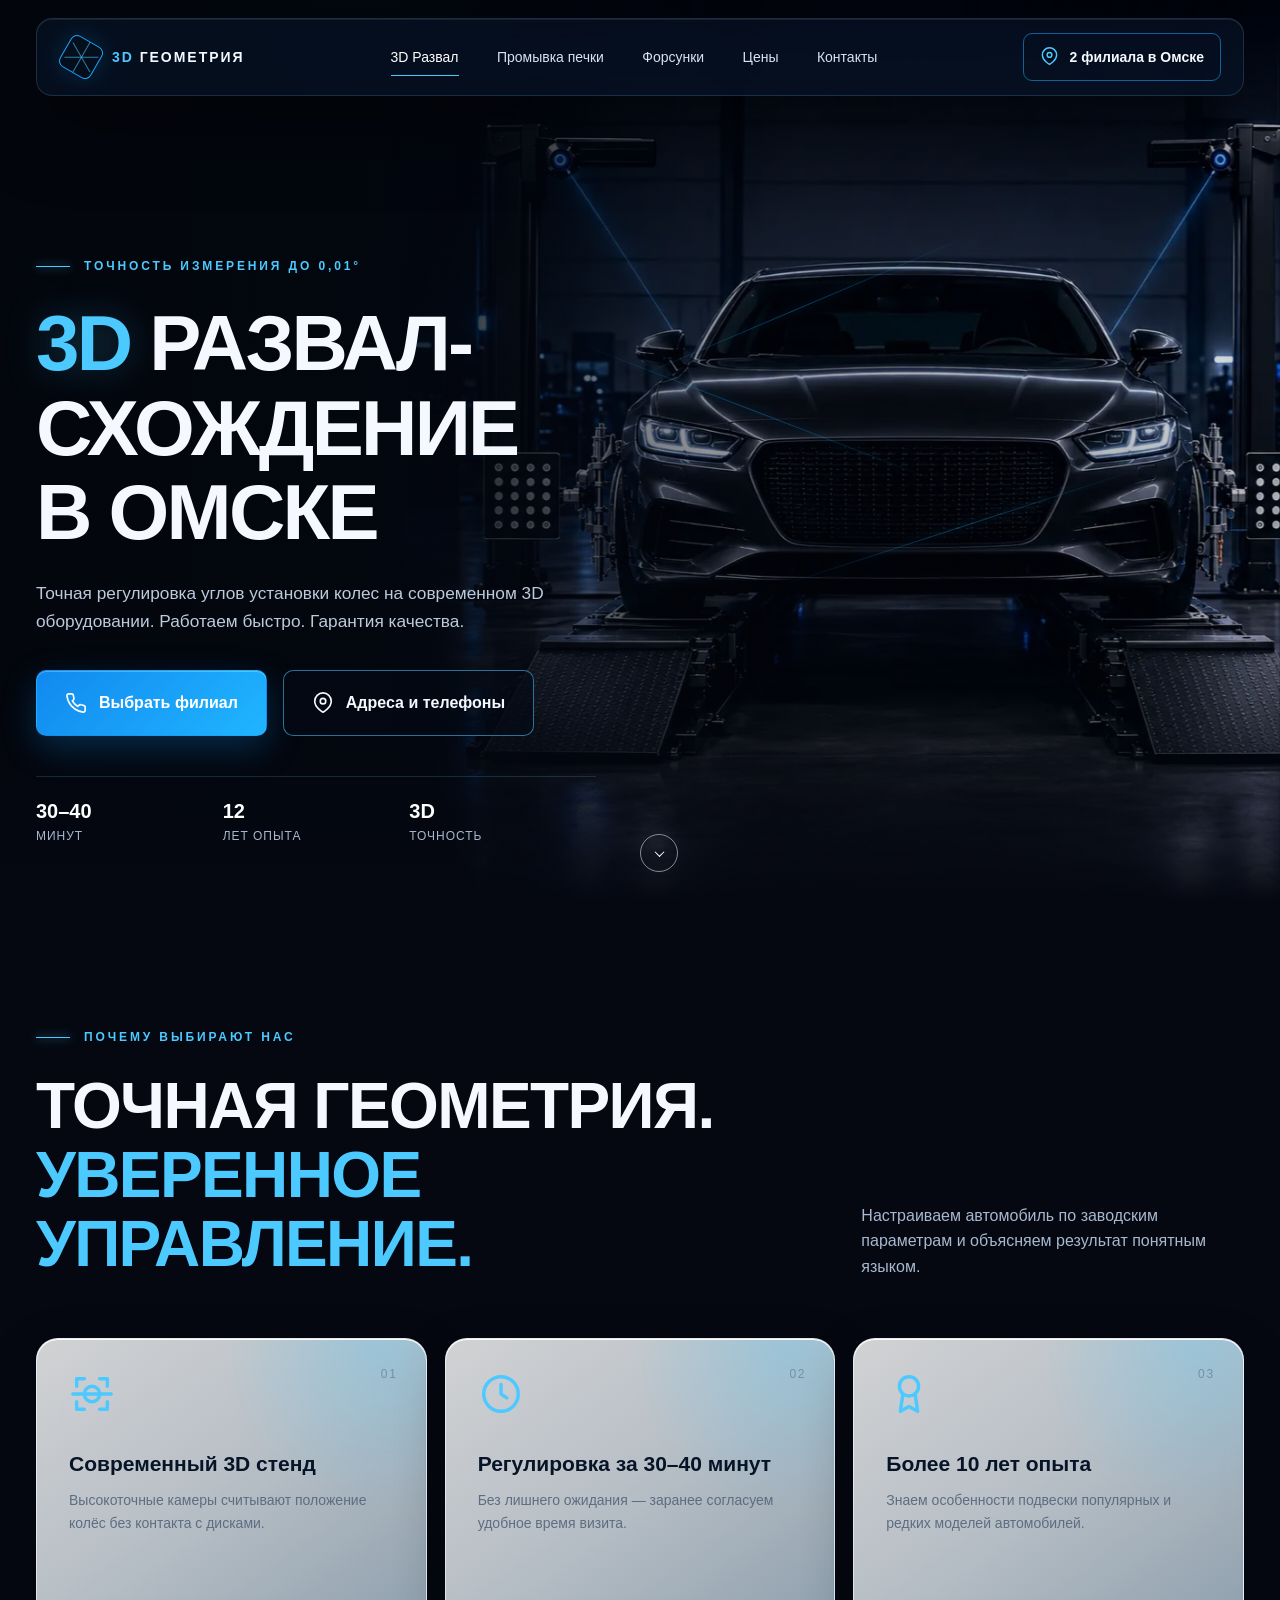
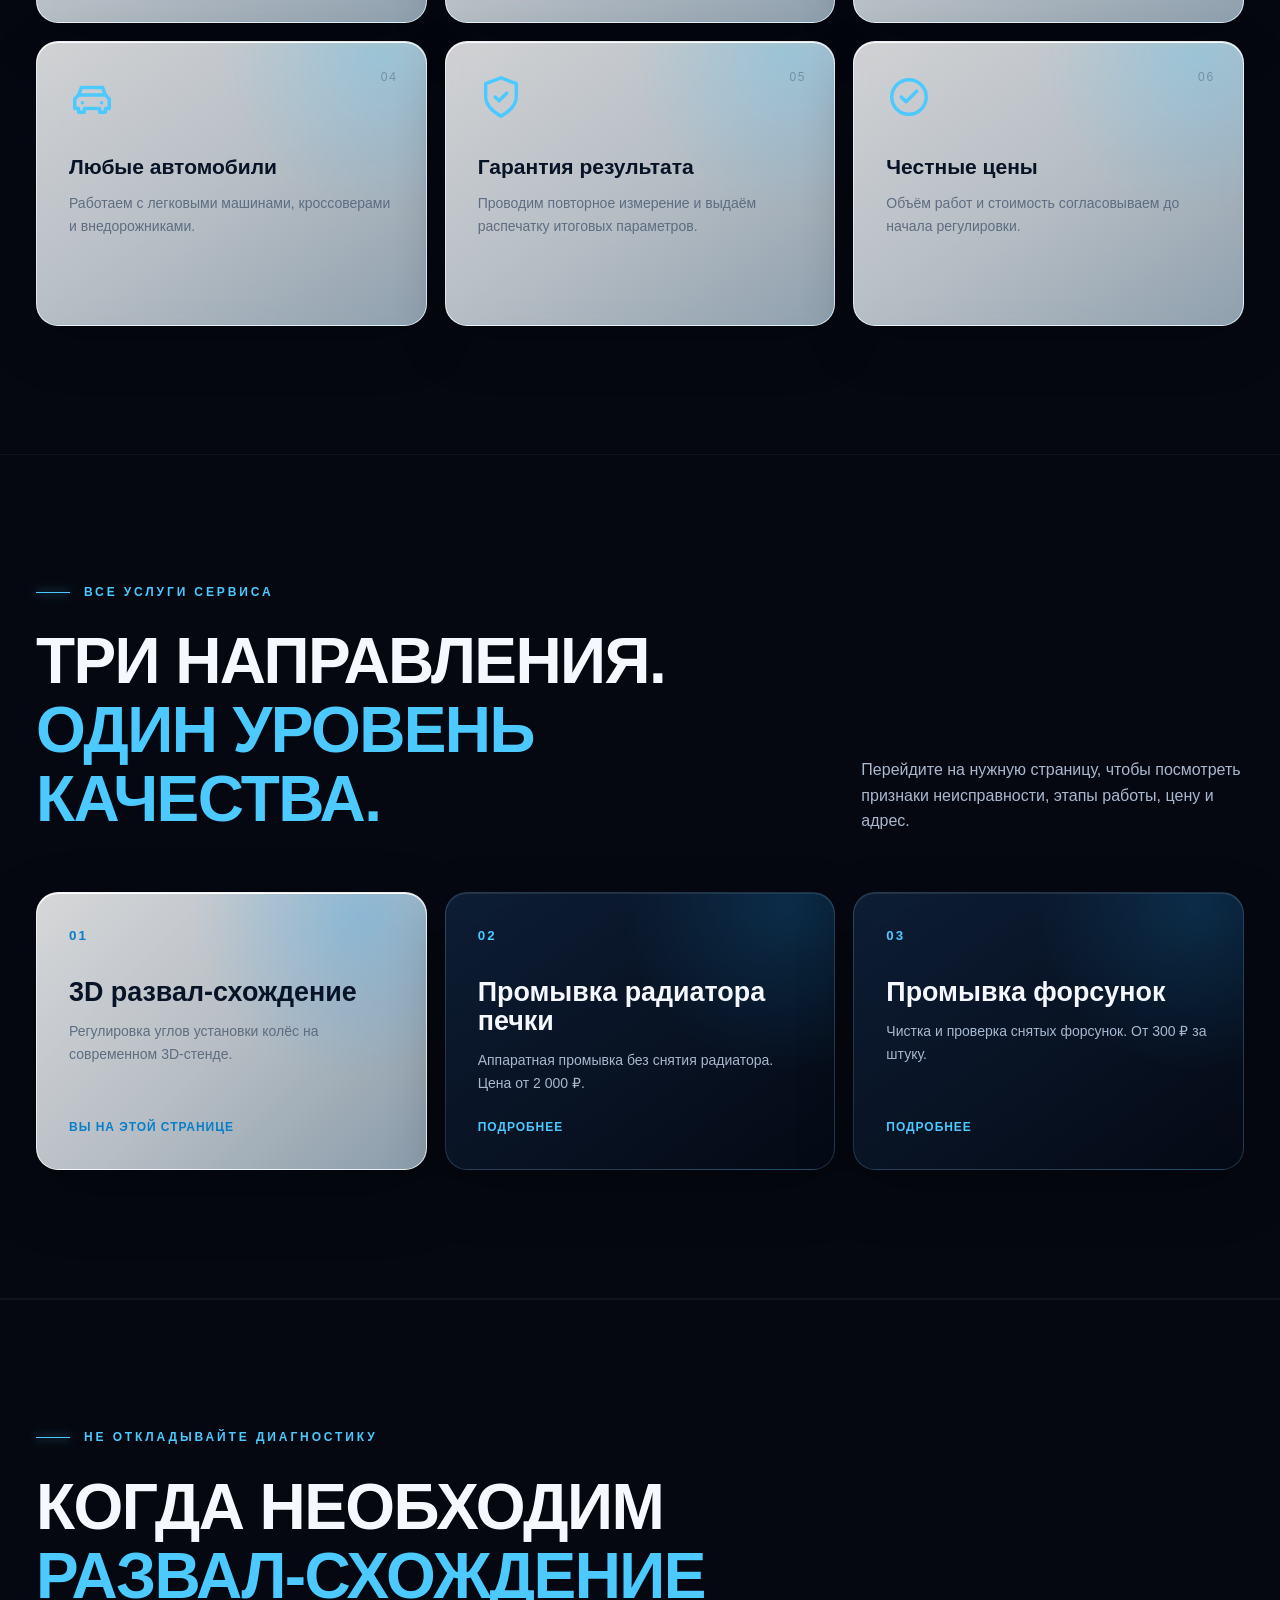
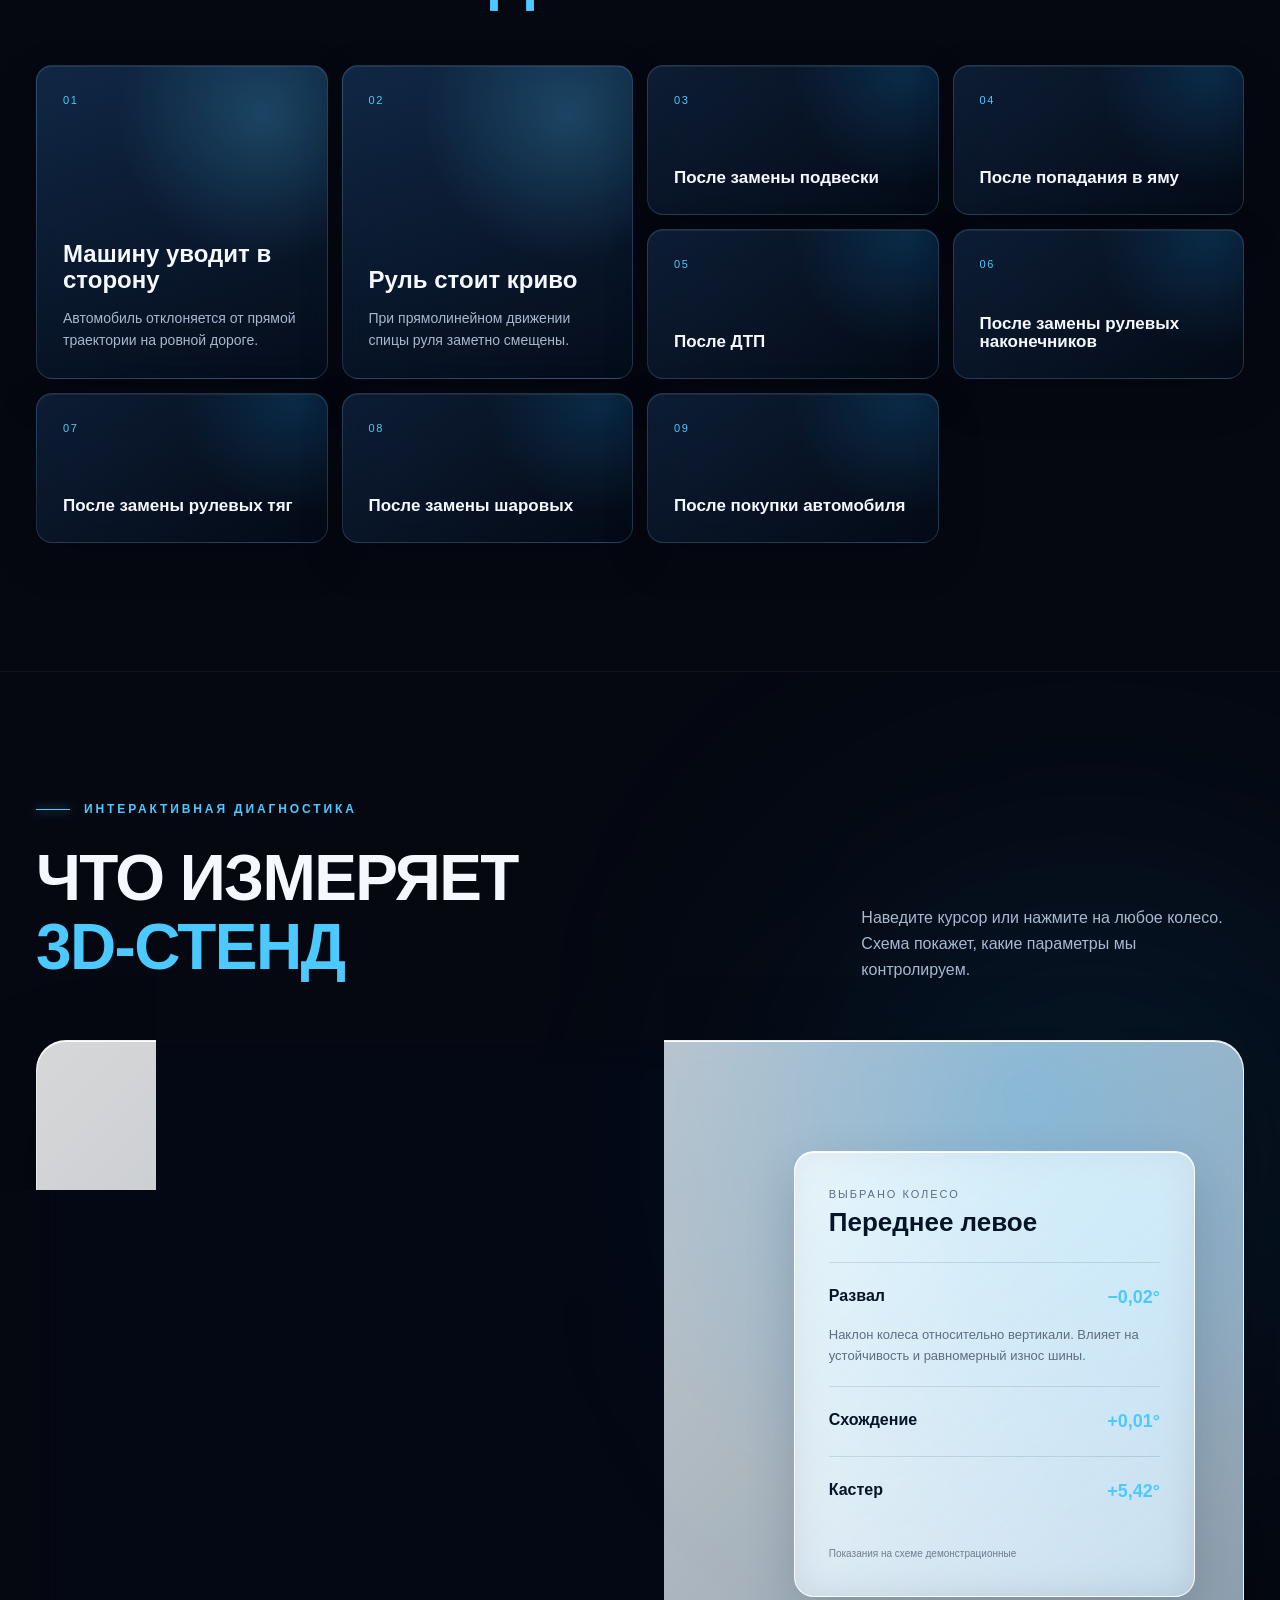
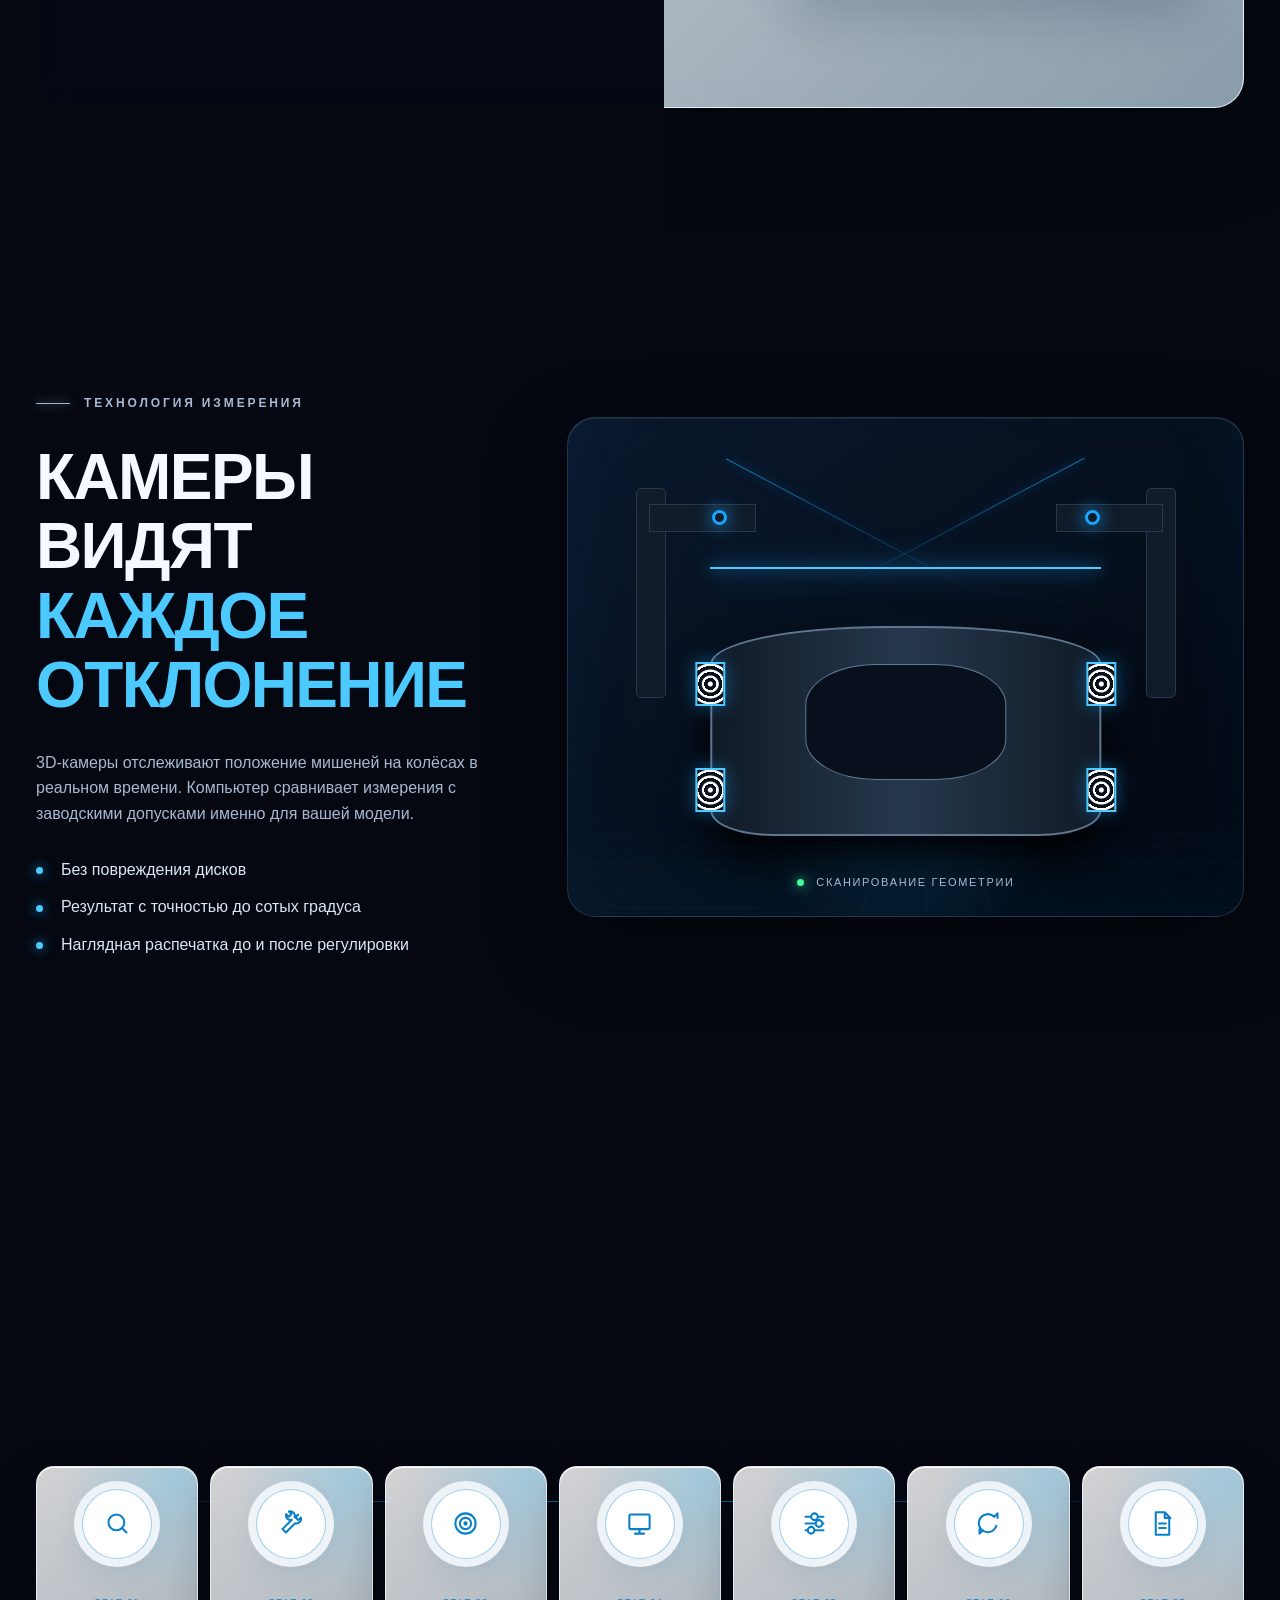
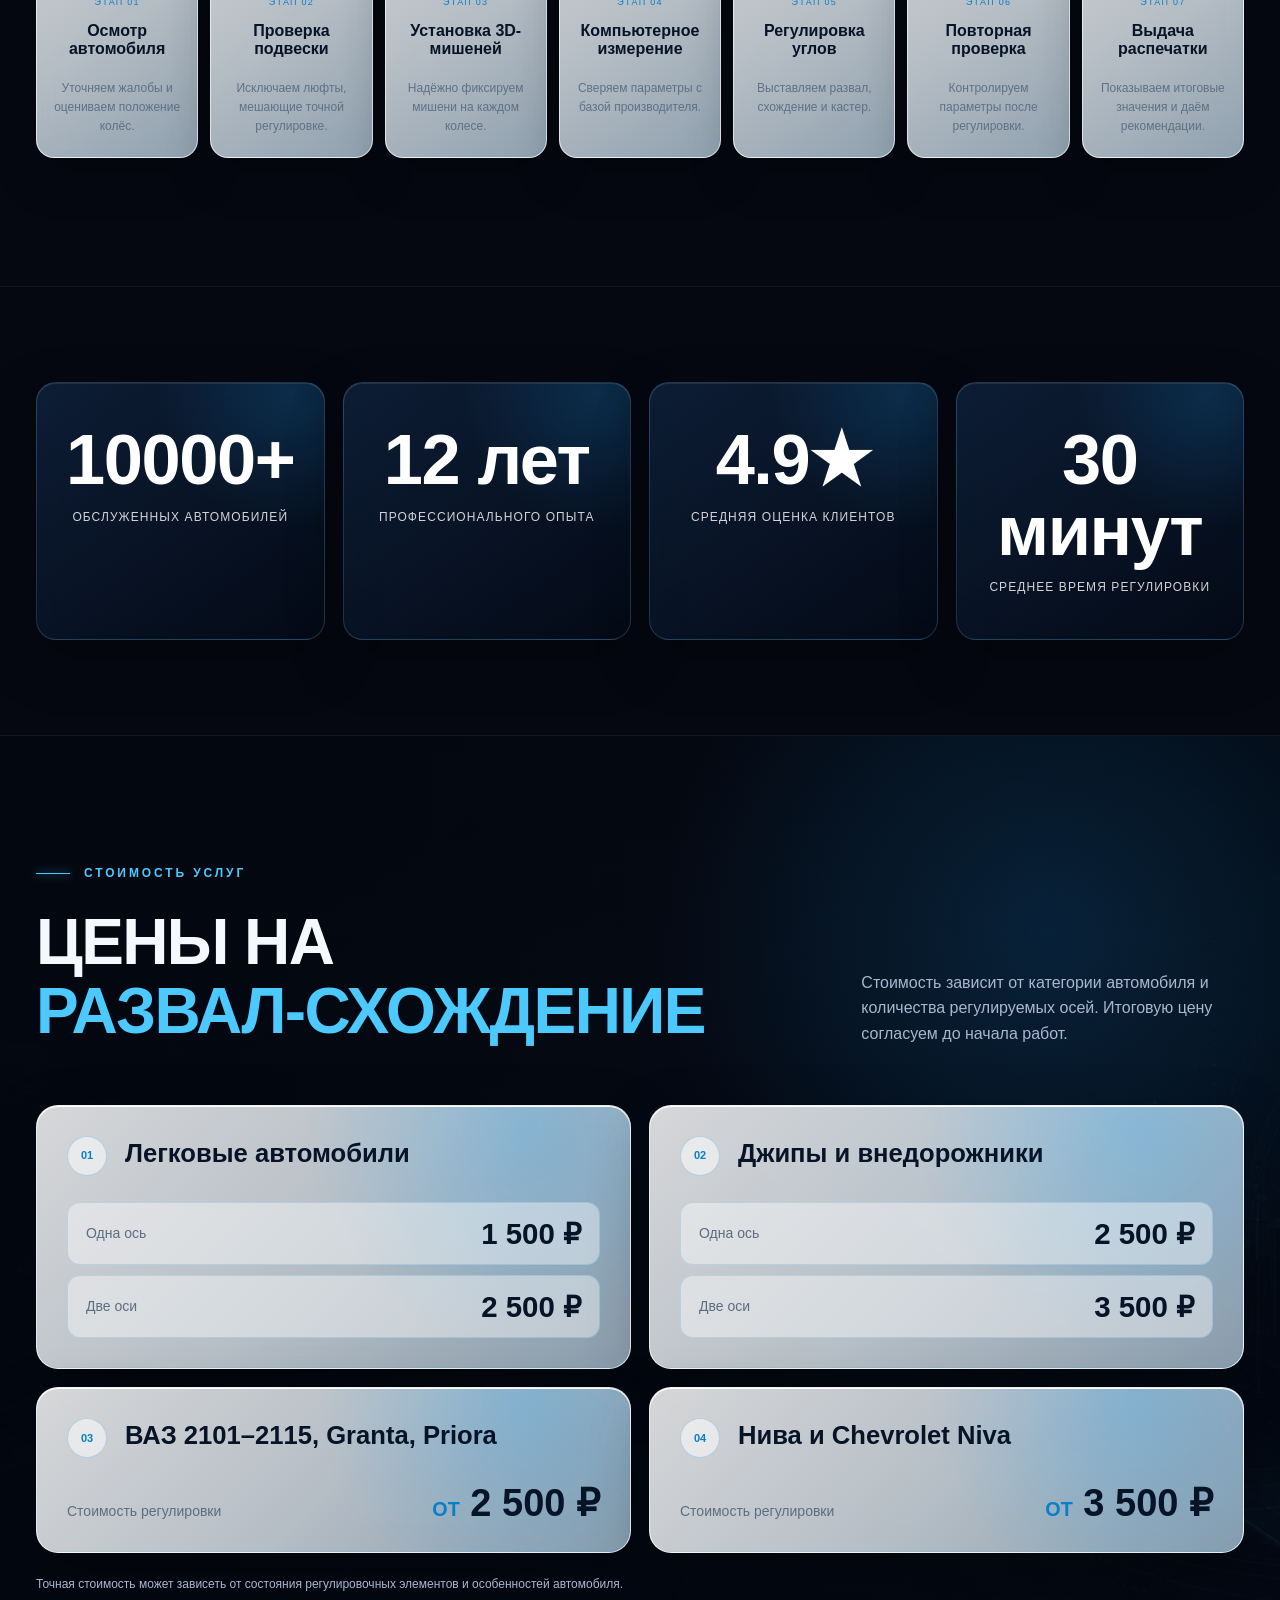
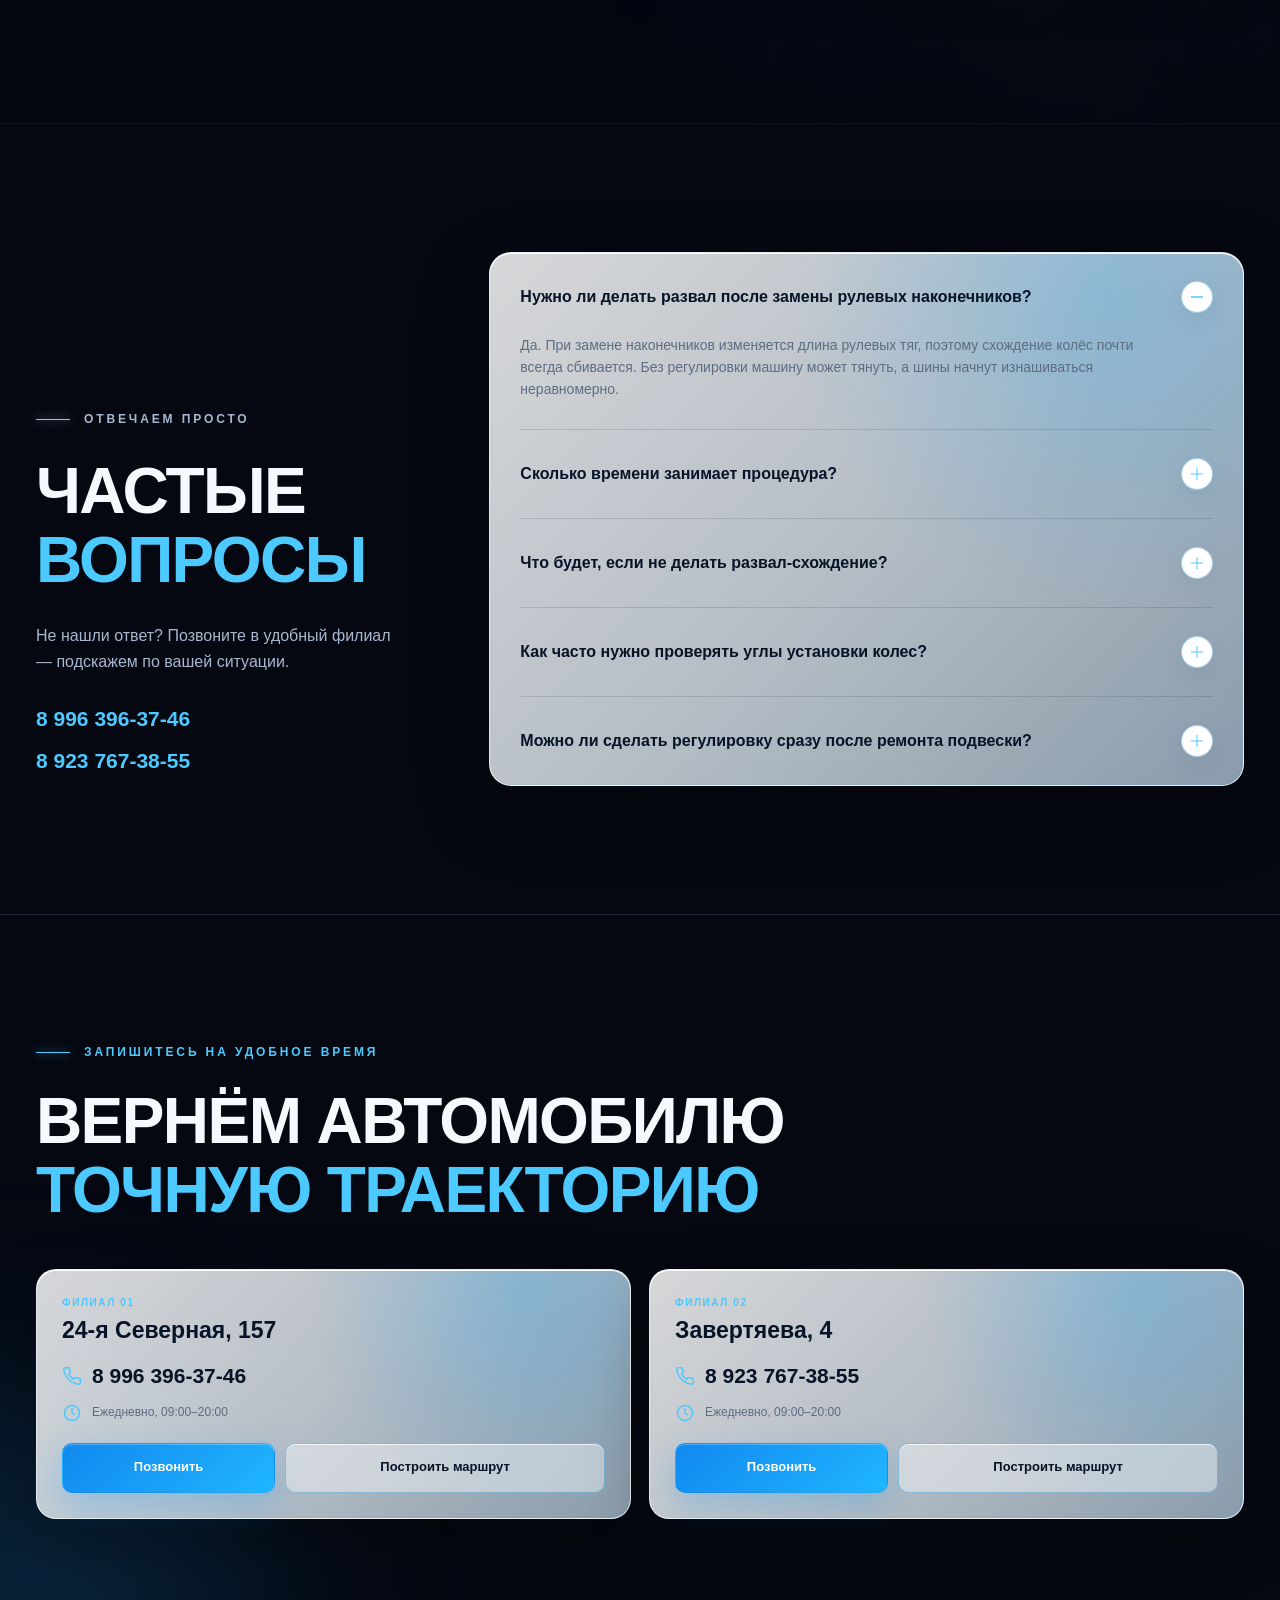
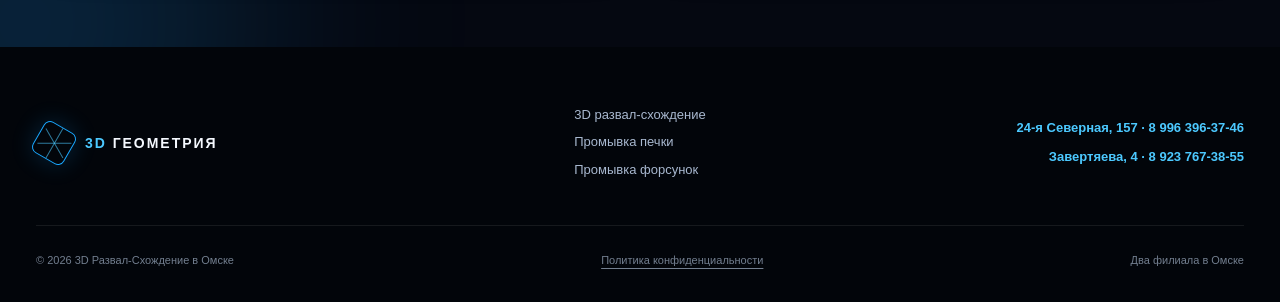
==== commit 8b35b8ae: "Исправлены канонические SEO-адреса Канонические ссылки, внутренняя навигация и sitemap используют ко" ====
--- a/index.html
+++ b/index.html
@@ -88,14 +88,14 @@
 
   <header class="site-header" id="header">
     <div class="container header-inner glass">
-      <a class="brand" href="index.html" aria-label="На главную">
+      <a class="brand" href="/" aria-label="На главную">
         <span class="brand-mark" aria-hidden="true"><i></i><i></i><i></i></span>
         <span><b>3D</b> ГЕОМЕТРИЯ</span>
       </a>
       <nav class="nav" id="nav" aria-label="Основная навигация">
-        <a href="index.html" aria-current="page">3D Развал</a>
-        <a href="promyvka-radiatora-pechki.html">Промывка печки</a>
-        <a href="promyvka-forsunok.html">Форсунки</a>
+        <a href="/" aria-current="page">3D Развал</a>
+        <a href="/promyvka-radiatora-pechki">Промывка печки</a>
+        <a href="/promyvka-forsunok">Форсунки</a>
         <a href="#prices">Цены</a>
         <a href="#contacts">Контакты</a>
       </nav>
@@ -197,9 +197,9 @@
           <p>Перейдите на нужную страницу, чтобы посмотреть признаки неисправности, этапы работы, цену и адрес.</p>
         </div>
         <div class="service-link-grid">
-          <a class="service-link-card current reveal" href="index.html"><small>01</small><h3>3D развал-схождение</h3><p>Регулировка углов установки колёс на современном 3D-стенде.</p><span>Вы на этой странице</span></a>
-          <a class="service-link-card reveal" href="promyvka-radiatora-pechki.html"><small>02</small><h3>Промывка радиатора печки</h3><p>Аппаратная промывка без снятия радиатора. Цена от 2 000 ₽.</p><span>Подробнее</span></a>
-          <a class="service-link-card reveal" href="promyvka-forsunok.html"><small>03</small><h3>Промывка форсунок</h3><p>Чистка и проверка снятых форсунок. От 300 ₽ за штуку.</p><span>Подробнее</span></a>
+          <a class="service-link-card current reveal" href="/"><small>01</small><h3>3D развал-схождение</h3><p>Регулировка углов установки колёс на современном 3D-стенде.</p><span>Вы на этой странице</span></a>
+          <a class="service-link-card reveal" href="/promyvka-radiatora-pechki"><small>02</small><h3>Промывка радиатора печки</h3><p>Аппаратная промывка без снятия радиатора. Цена от 2 000 ₽.</p><span>Подробнее</span></a>
+          <a class="service-link-card reveal" href="/promyvka-forsunok"><small>03</small><h3>Промывка форсунок</h3><p>Чистка и проверка снятых форсунок. От 300 ₽ за штуку.</p><span>Подробнее</span></a>
         </div>
       </div>
     </section>
@@ -541,10 +541,10 @@
   </main>
 
   <footer class="footer">
-    <div class="container footer-top"><a class="brand" href="index.html"><span
+    <div class="container footer-top"><a class="brand" href="/"><span
           class="brand-mark"><i></i><i></i><i></i></span><span><b>3D</b> ГЕОМЕТРИЯ</span></a>
-      <nav class="footer-services" aria-label="Услуги"><a href="index.html">3D развал-схождение</a><a
-          href="promyvka-radiatora-pechki.html">Промывка печки</a><a href="promyvka-forsunok.html">Промывка форсунок</a></nav>
+      <nav class="footer-services" aria-label="Услуги"><a href="/">3D развал-схождение</a><a
+          href="/promyvka-radiatora-pechki">Промывка печки</a><a href="/promyvka-forsunok">Промывка форсунок</a></nav>
       <div class="footer-branches"><a href="tel:+79963963746">24-я Северная, 157 · 8 996 396-37-46</a><a
           href="tel:+79237673855">Завертяева, 4 · 8 923 767-38-55</a></div>
     </div>
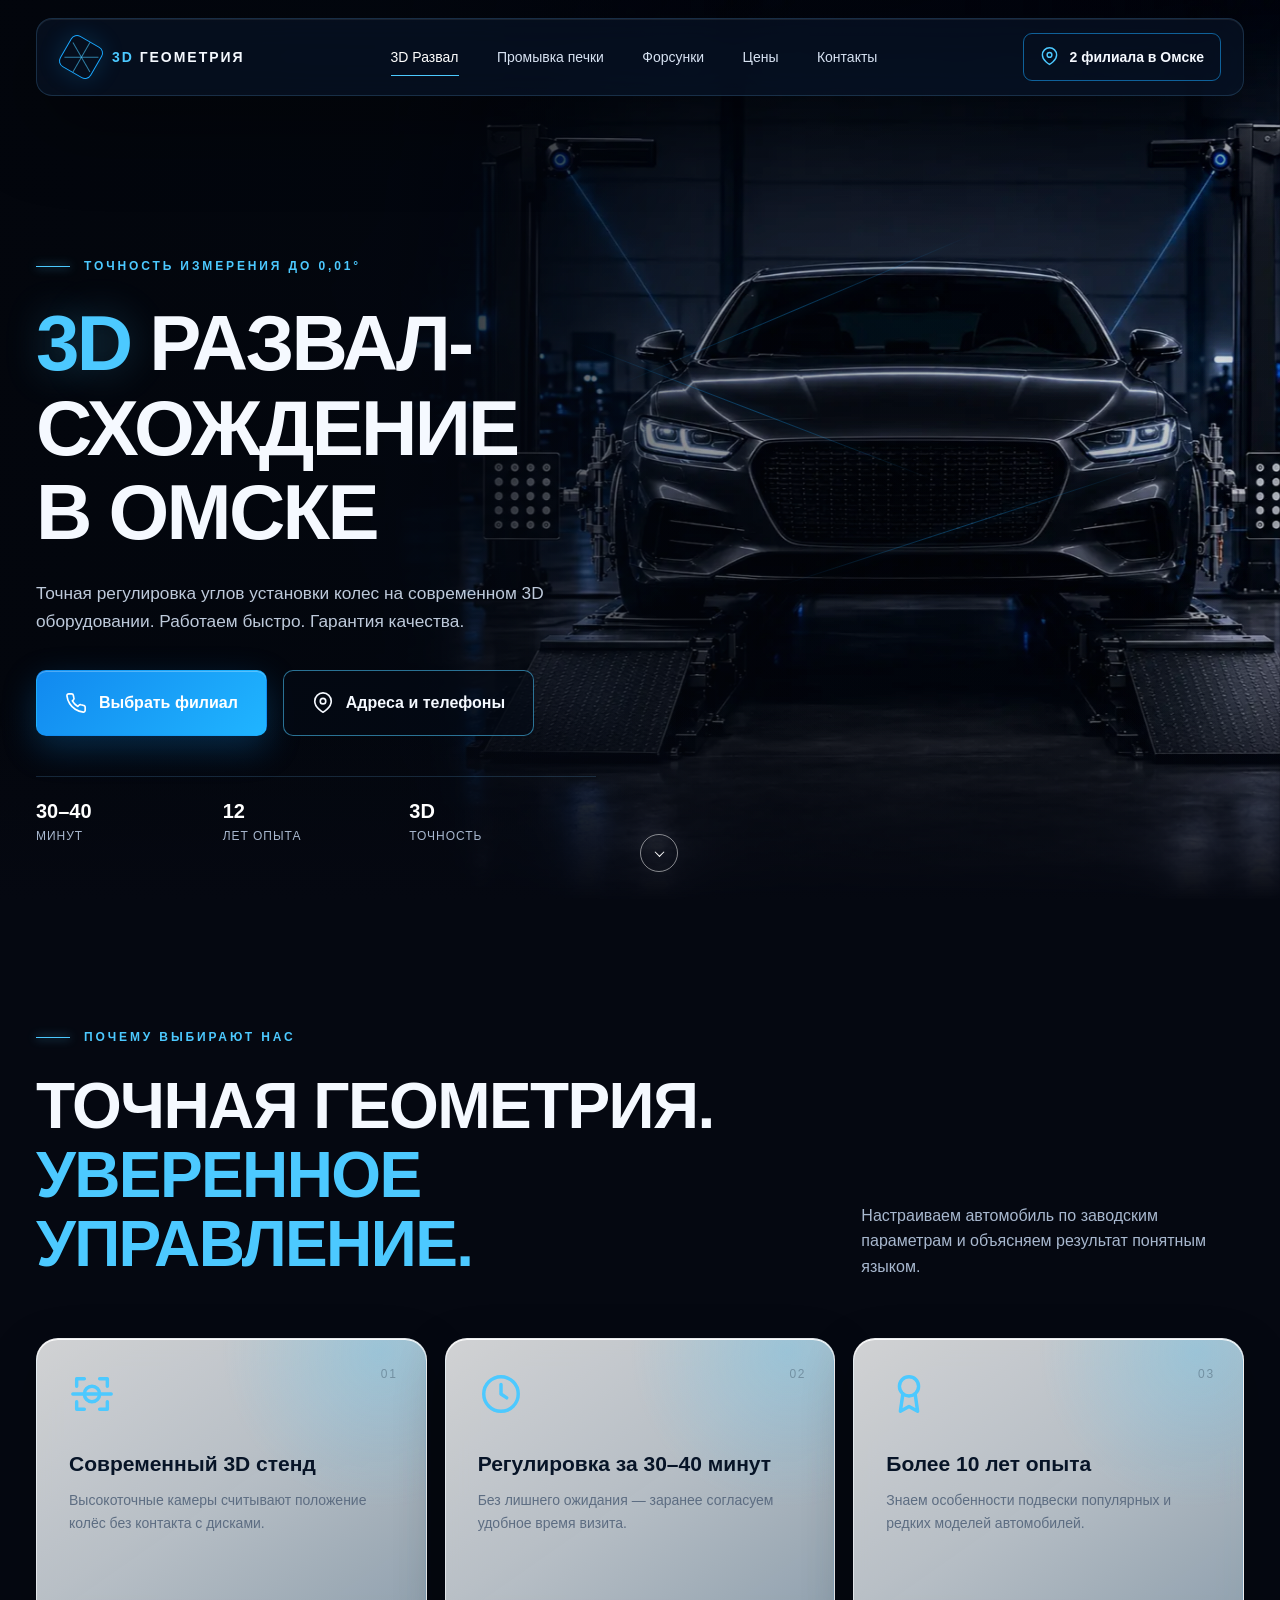
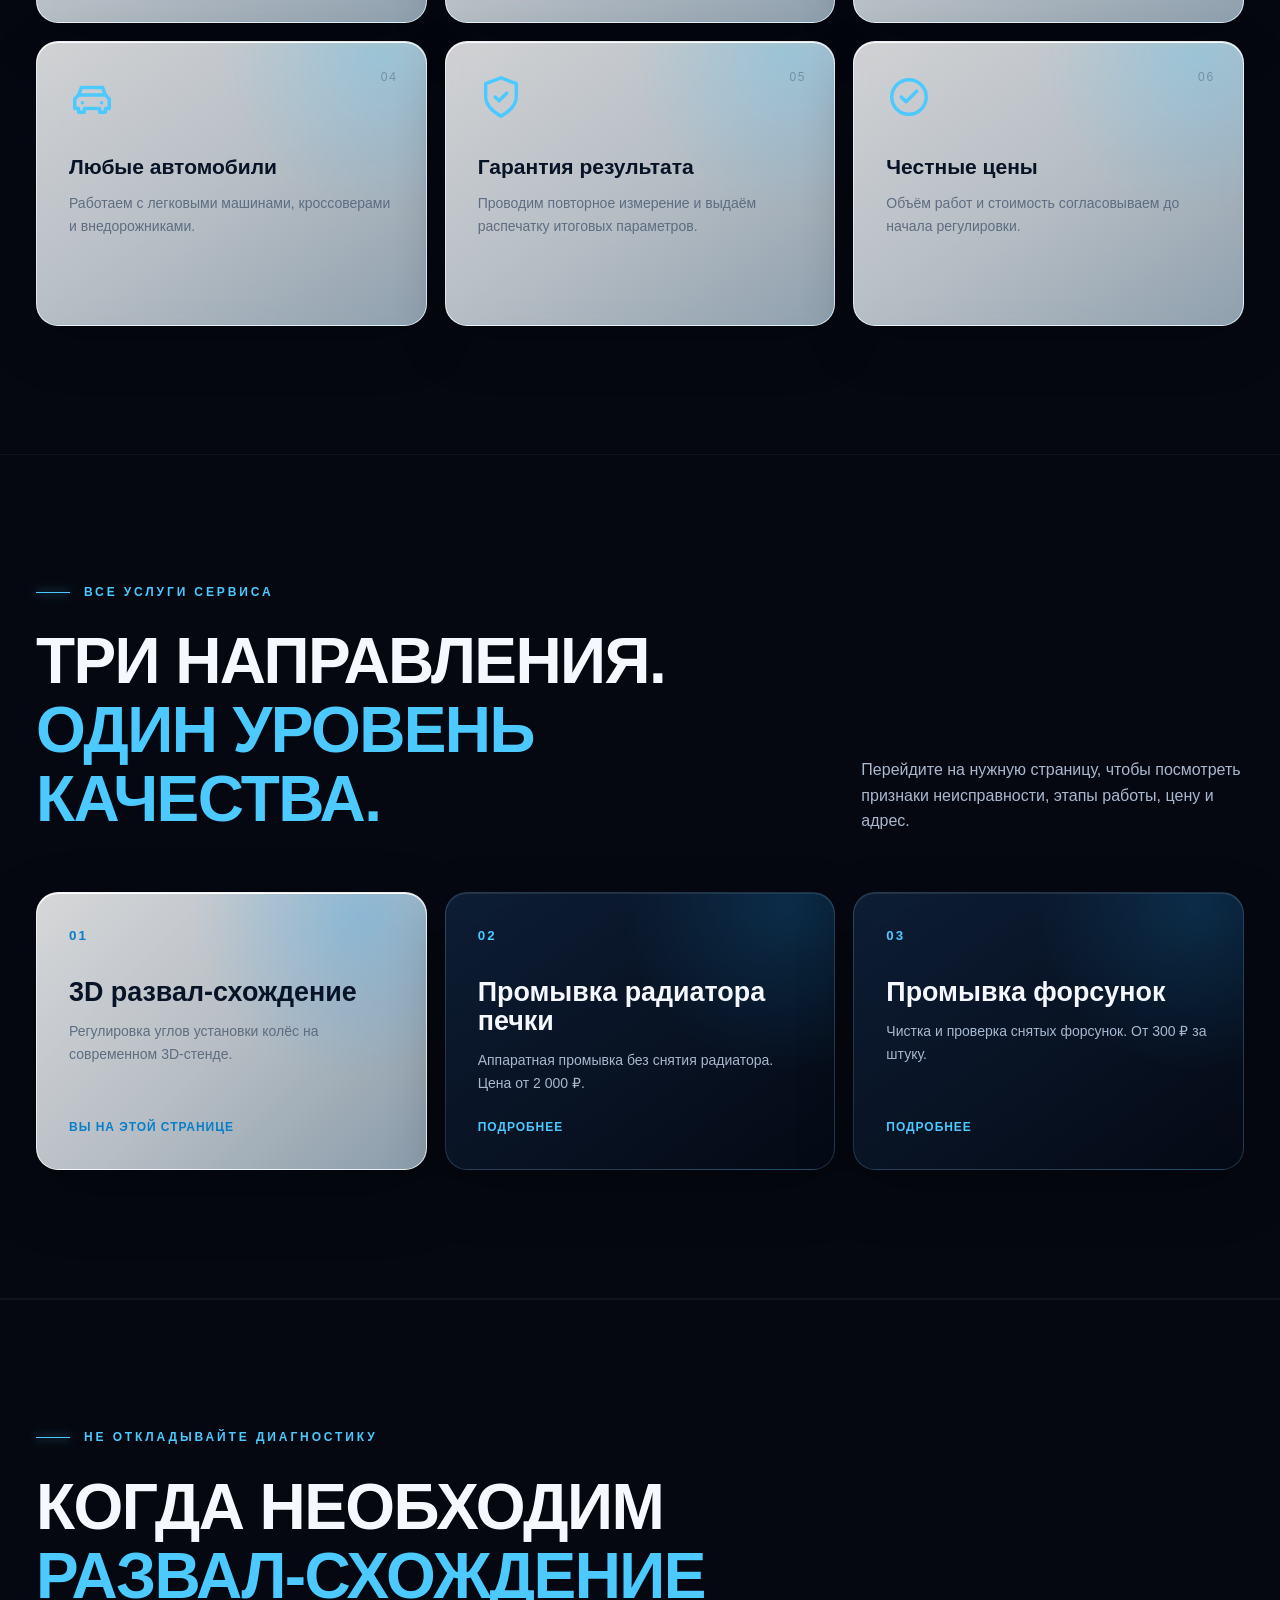
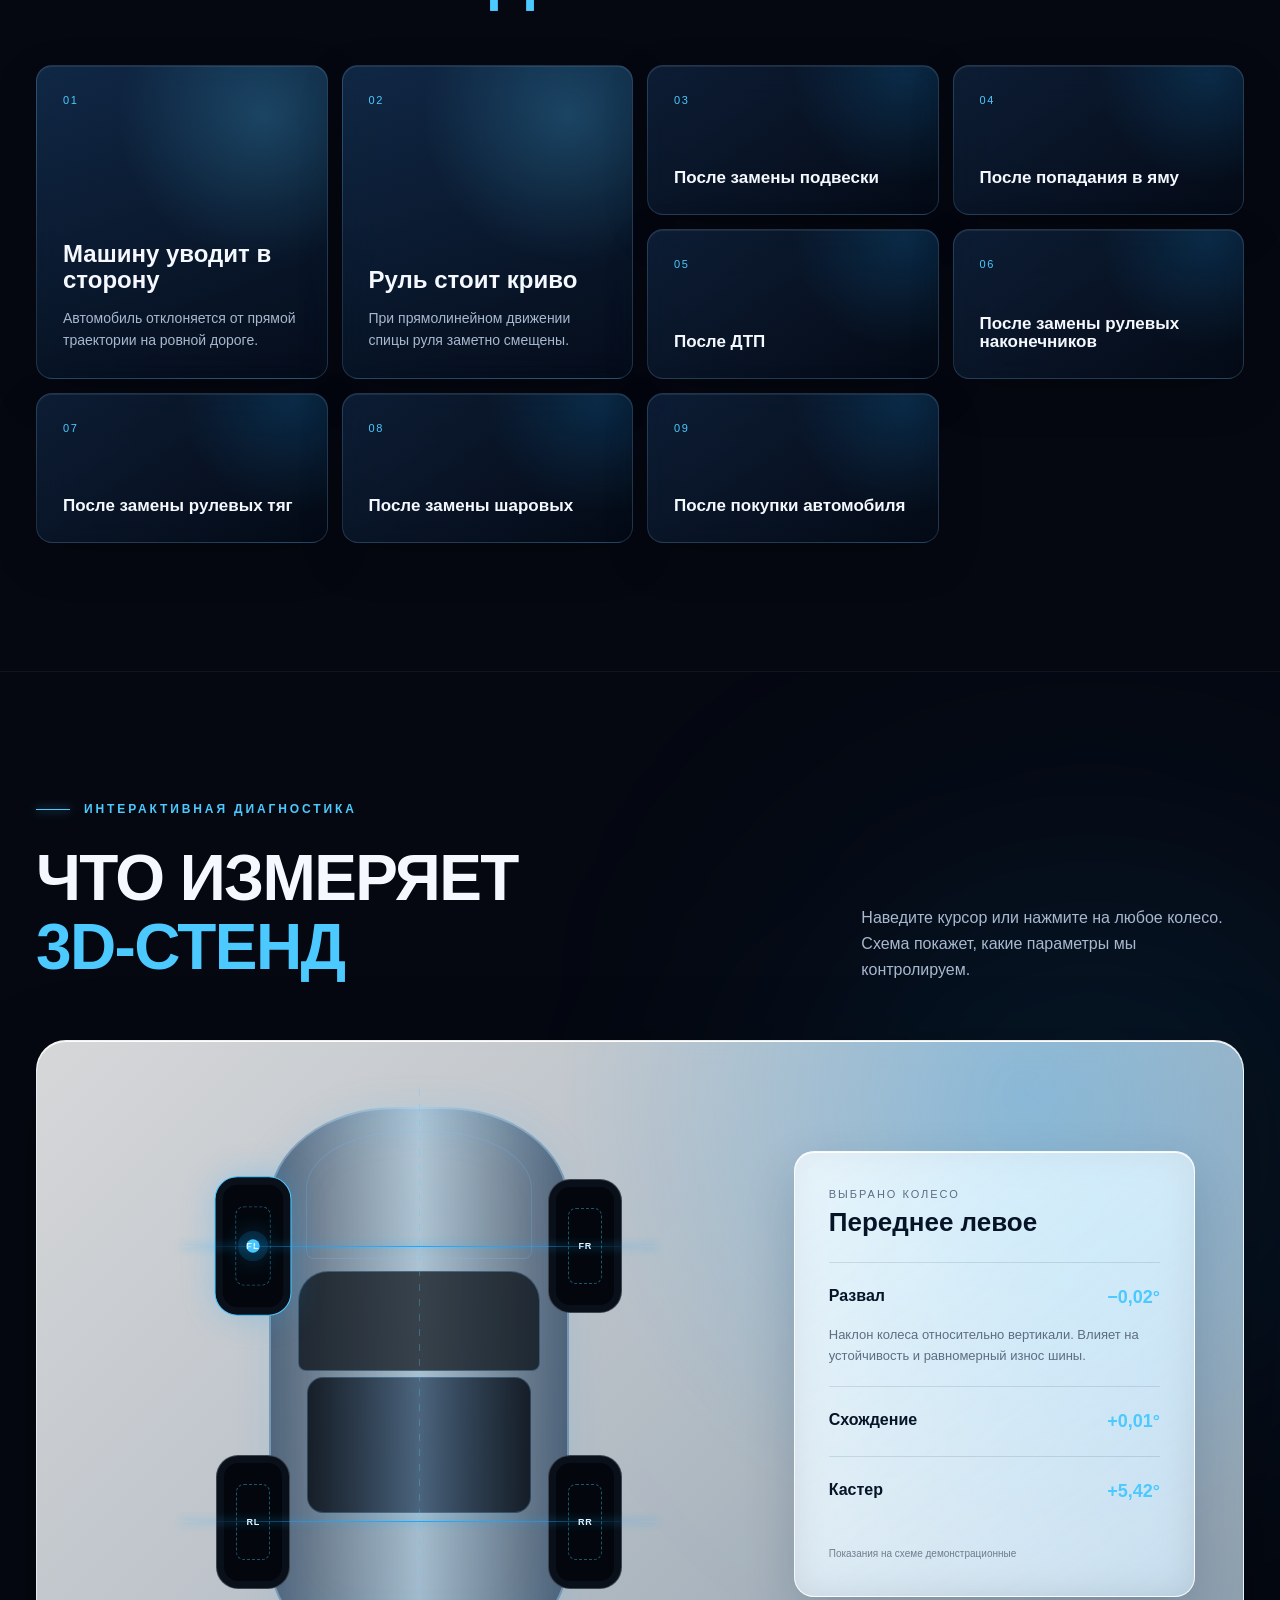
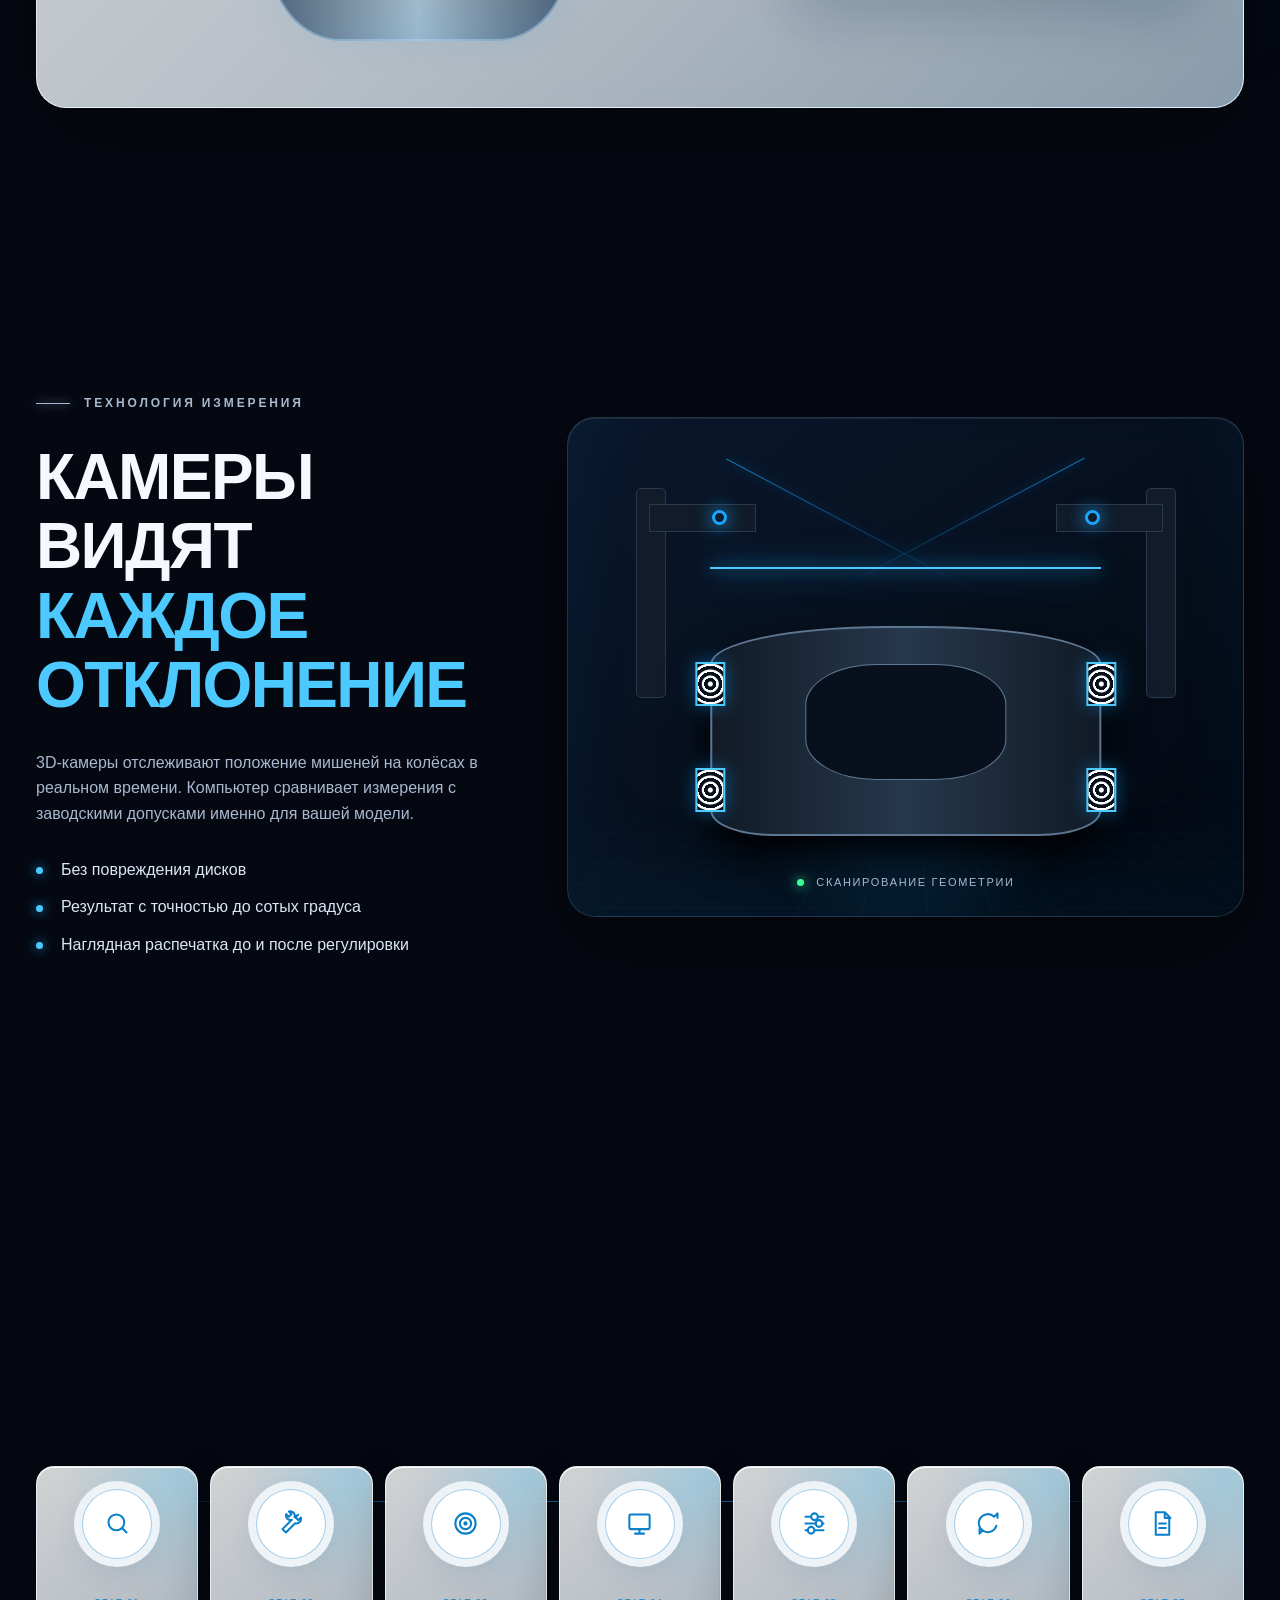
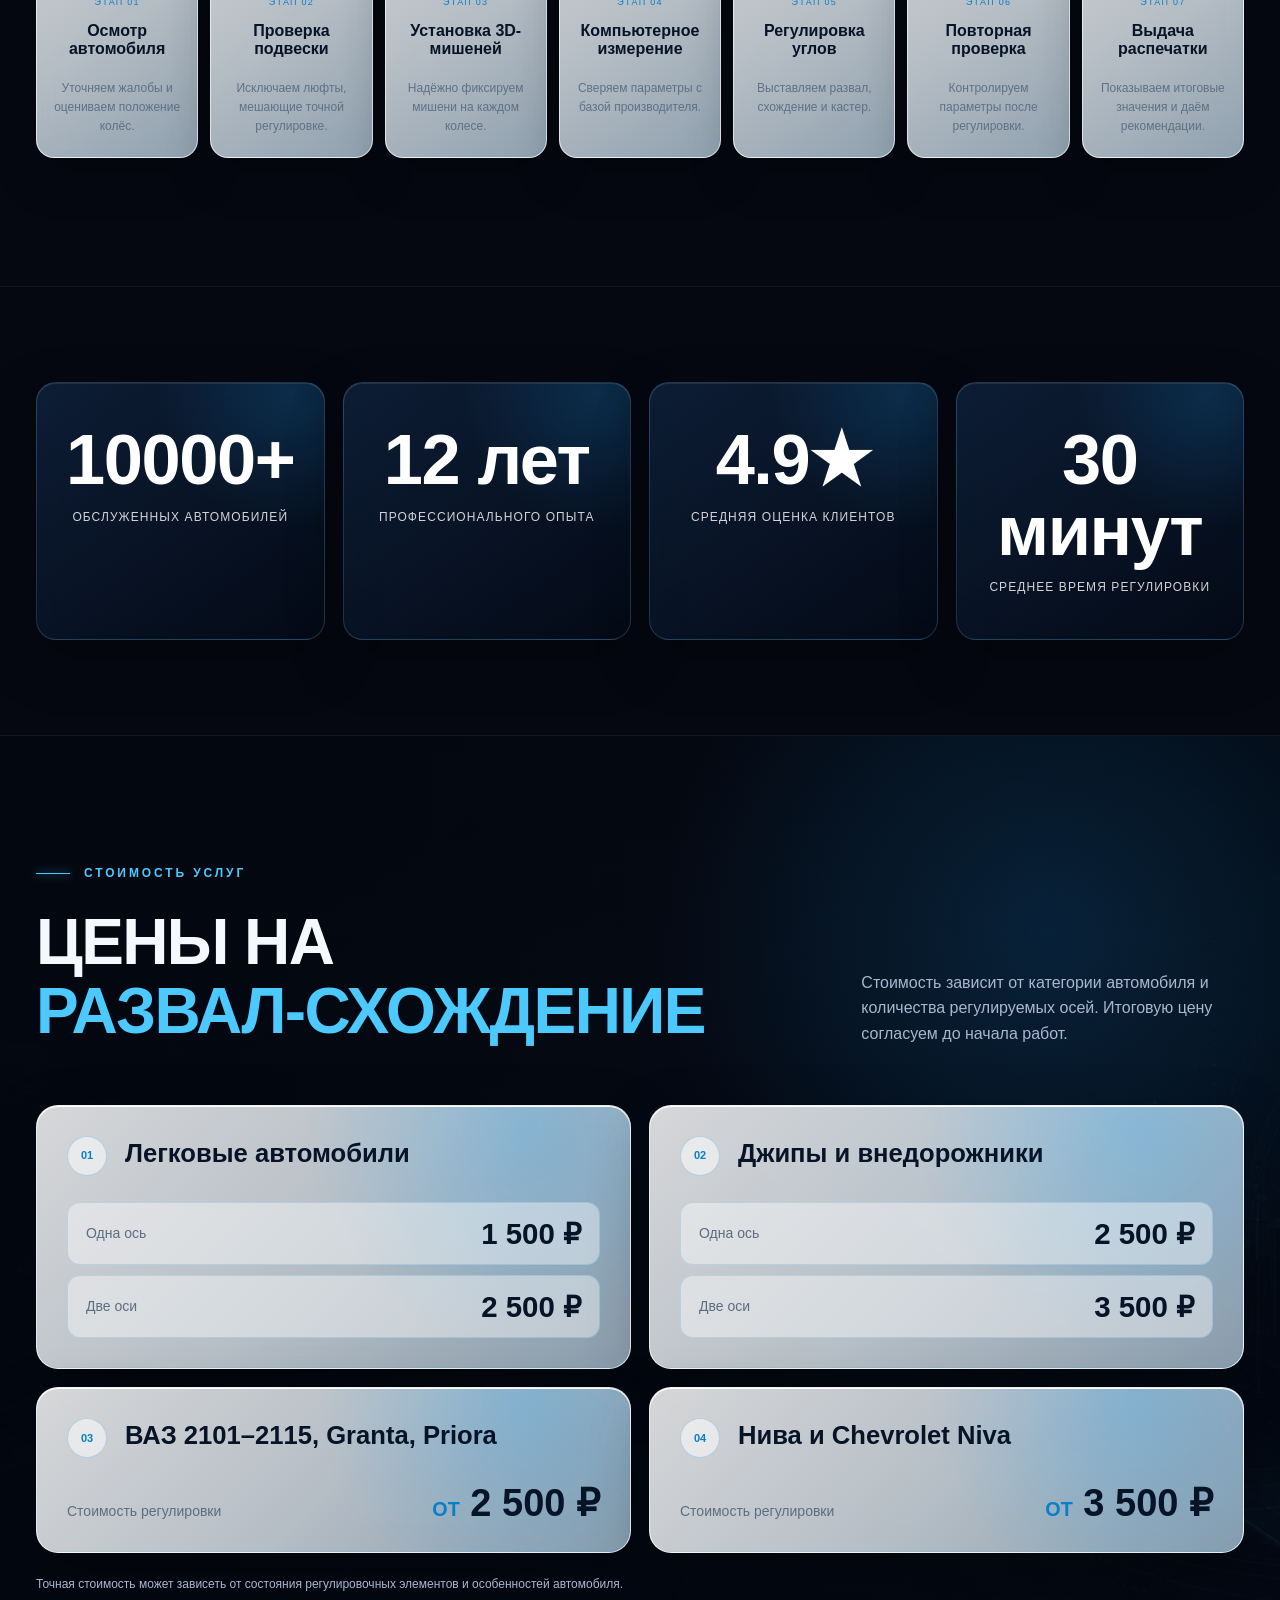
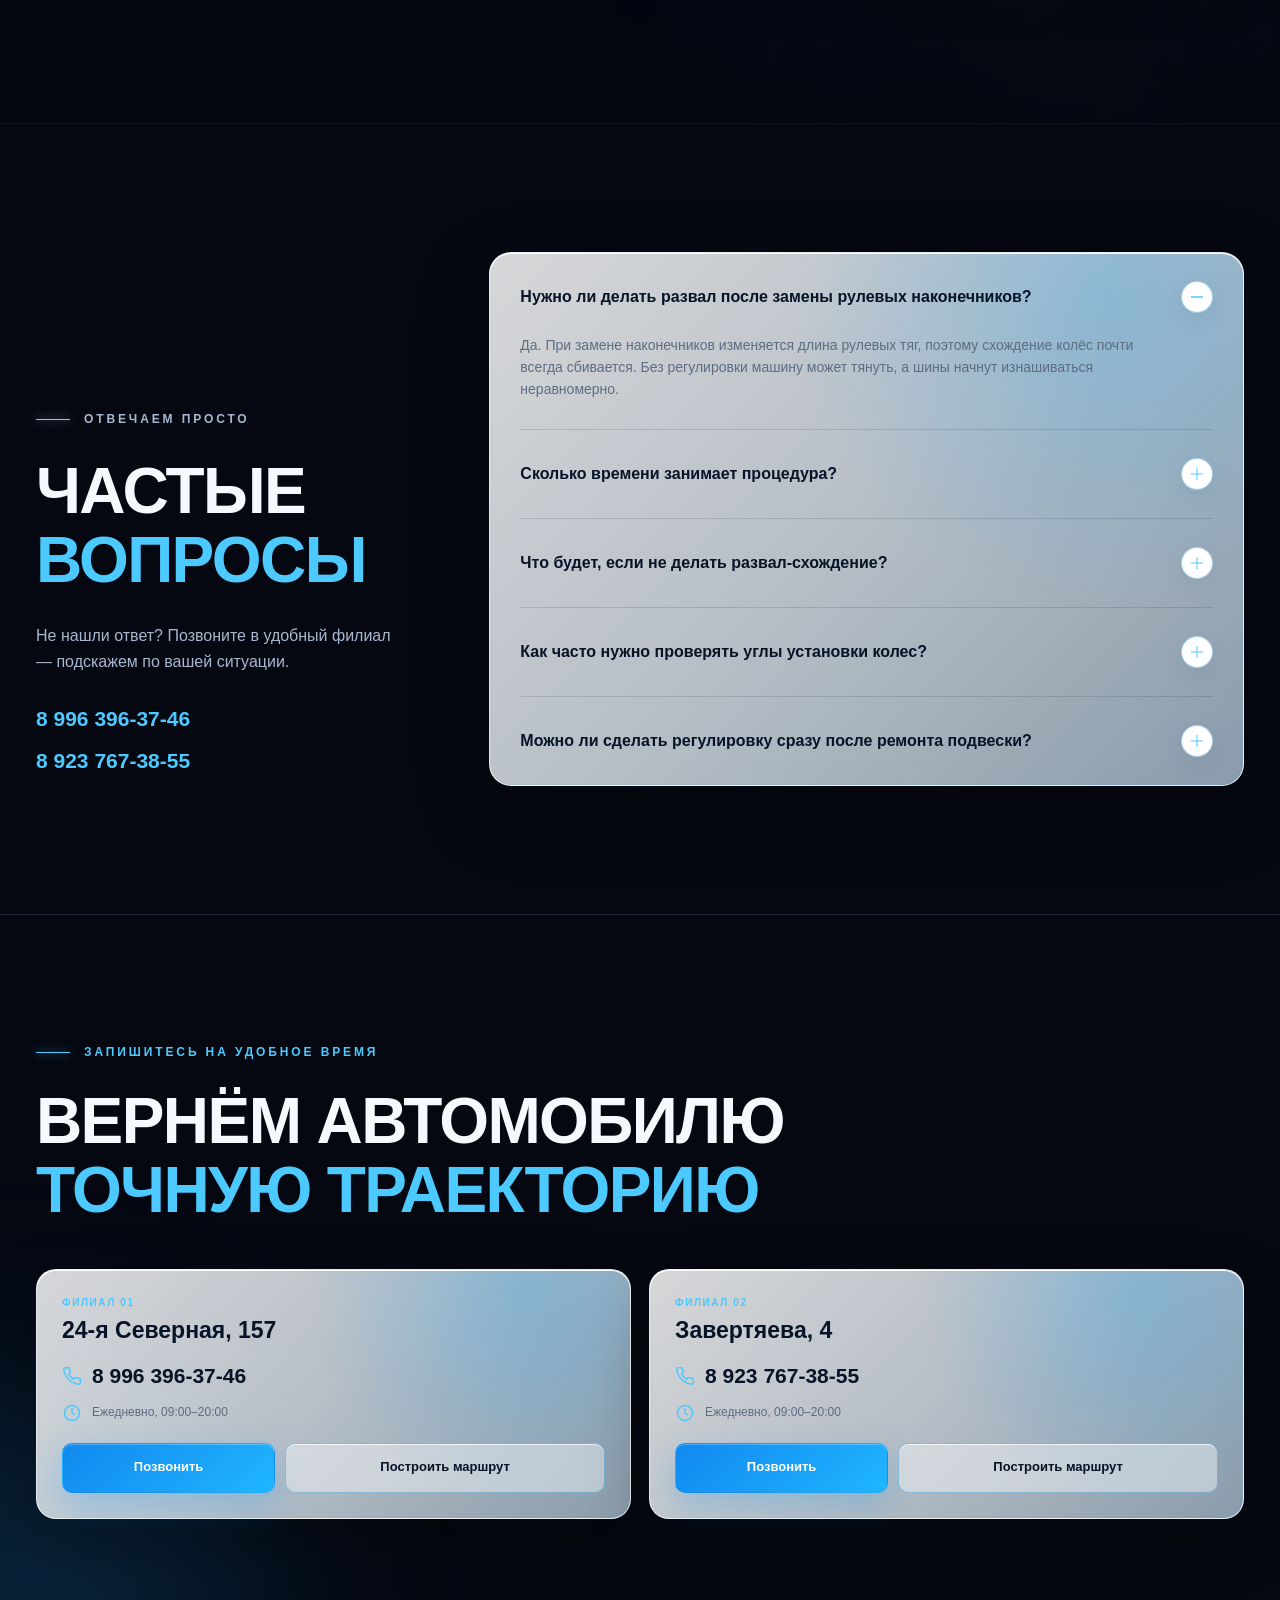
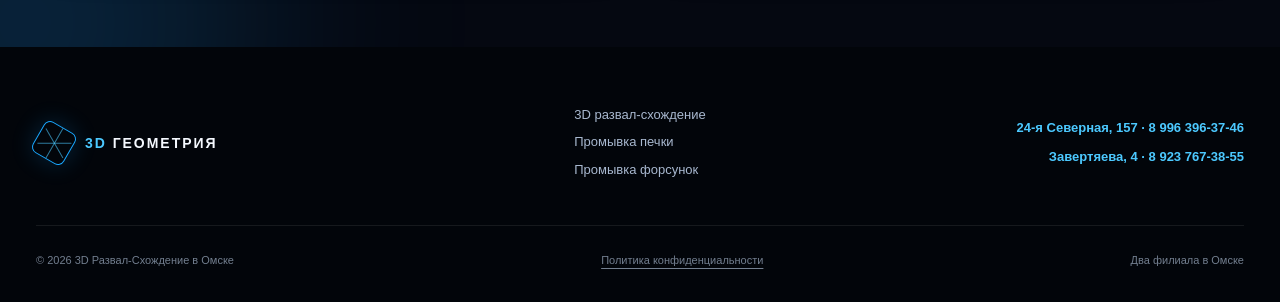
==== commit 24eed80c: "Fix branch routes and add Yandex Maps or 2GIS chooser" ====
--- a/index.html
+++ b/index.html
@@ -17,7 +17,7 @@
   <meta property="og:url" content="https://razvalomsk.com/">
   <link rel="icon" type="image/png" href="favicon.png">
   <link rel="preload" href="assets/hero.webp" as="image" type="image/webp" fetchpriority="high">
-  <link rel="stylesheet" href="style.css">
+  <link rel="stylesheet" href="style.css?v=20261120-routes">
 
   <!-- ======================================================
        ЯНДЕКС.МЕТРИКА — счётчик и цели подключены
@@ -517,8 +517,7 @@
                   <use href="#i-clock"></use>
                 </svg>Ежедневно, 09:00–20:00</span>
               <div><a class="btn btn-primary" href="tel:+79963963746">Позвонить</a><a class="btn btn-secondary"
-                  href="https://yandex.ru/maps/?rtext=~Омск%2C%2024-я%20Северная%20улица%2C%20157&rtt=auto"
-                  target="_blank" rel="noopener" onclick="ym(111038014, 'reachGoal', 'routeNorth24')">Построить
+                  href="https://yandex.ru/maps/?mode=routes&amp;rtext=~55.023407,73.396498&amp;rtt=auto&amp;ruri=~ymapsbm1%3A%2F%2Forg%3Foid%3D128984221106" data-route-branch="severnaya" rel="noopener">Построить
                   маршрут</a></div>
             </article>
             <article class="branch-card glass">
@@ -531,8 +530,8 @@
                   <use href="#i-clock"></use>
                 </svg>Ежедневно, 09:00–20:00</span>
               <div><a class="btn btn-primary" href="tel:+79237673855">Позвонить</a><a class="btn btn-secondary"
-                  href="https://yandex.ru/maps/?rtext=~Омск%2C%20улица%20Завертяева%2C%204&rtt=auto" target="_blank"
-                  rel="noopener" onclick="ym(111038014, 'reachGoal', 'routeZavertyaeva')">Построить маршрут</a></div>
+                  href="https://yandex.ru/maps/?mode=routes&amp;rtext=~55.034664,73.425852&amp;rtt=auto&amp;ruri=~ymapsbm1%3A%2F%2Forg%3Foid%3D35882979019" data-route-branch="zavertyaeva"
+                  rel="noopener">Построить маршрут</a></div>
             </article>
           </div>
         </div>
@@ -557,6 +556,21 @@
       </svg>24-я Северная</a><a href="tel:+79237673855"><svg>
         <use href="#i-phone"></use>
       </svg>Завертяева</a></div>
+
+  <dialog class="privacy-modal route-modal" id="route-modal" aria-labelledby="route-title" aria-describedby="route-address">
+    <div>
+      <button class="modal-close" type="button" aria-label="Закрыть выбор карты">×</button>
+      <h2 id="route-title">Построить маршрут</h2>
+      <p id="route-address"></p>
+      <p>В какой карте открыть маршрут?</p>
+      <div class="route-choices">
+        <a class="btn btn-secondary" href="https://yandex.ru/maps/" data-route-provider="yandex">Яндекс Карты</a>
+        <a class="btn btn-secondary" href="https://2gis.ru/omsk/" data-route-provider="2gis">2ГИС</a>
+      </div>
+      <p class="route-hint">Для маршрута от вас разрешите доступ к местоположению.</p>
+      <p id="route-status" role="status" aria-live="polite"></p>
+    </div>
+  </dialog>
 
   <dialog class="privacy-modal" id="privacy-modal">
     <div><button class="modal-close" type="button" aria-label="Закрыть">×</button>
@@ -637,7 +651,7 @@
       </symbol>
     </defs>
   </svg>
-  <script src="script.js" defer></script>
+  <script src="script.js?v=20261120-routes" defer></script>
 </body>
 
 </html>
--- a/style.css
+++ b/style.css
@@ -362,6 +362,19 @@
 .privacy-modal p { color: var(--muted); font-size: 14px; }
 .privacy-modal a { color: var(--blue-2); }
 .modal-close { position: absolute; top: 16px; right: 18px; width: 38px; height: 38px; cursor: pointer; color: #fff; background: rgba(255,255,255,.05); border: 1px solid rgba(255,255,255,.1); border-radius: 50%; font-size: 24px; }
+
+/* Route provider chooser */
+.route-modal { width: min(480px, calc(100% - 32px)); }
+.privacy-modal.route-modal > div { padding: 60px 24px 28px; }
+.route-modal h2 { font-size: clamp(24px, 6vw, 30px); margin: 0 0 16px; }
+.route-modal p { font-size: 16px; }
+.route-modal #route-address { color: var(--text); }
+.route-choices { display: grid; gap: 12px; margin: 24px 0 20px; }
+.route-choices .btn { width: 100%; min-height: 56px; color: #fff; font-size: 17px; }
+.route-choices [data-route-provider="2gis"] { border-color: #84bd43; }
+.route-choices [aria-disabled="true"] { opacity: .55; cursor: wait; }
+.route-modal .route-hint { line-height: 1.5; }
+.route-modal #route-status { min-height: 1.5em; margin-bottom: 0; color: var(--blue-2); }
 
 /* Scroll reveal */
 .reveal { opacity: 0; transform: translateY(30px); transition: opacity .75s ease, transform .75s cubic-bezier(.2,.8,.2,1); }
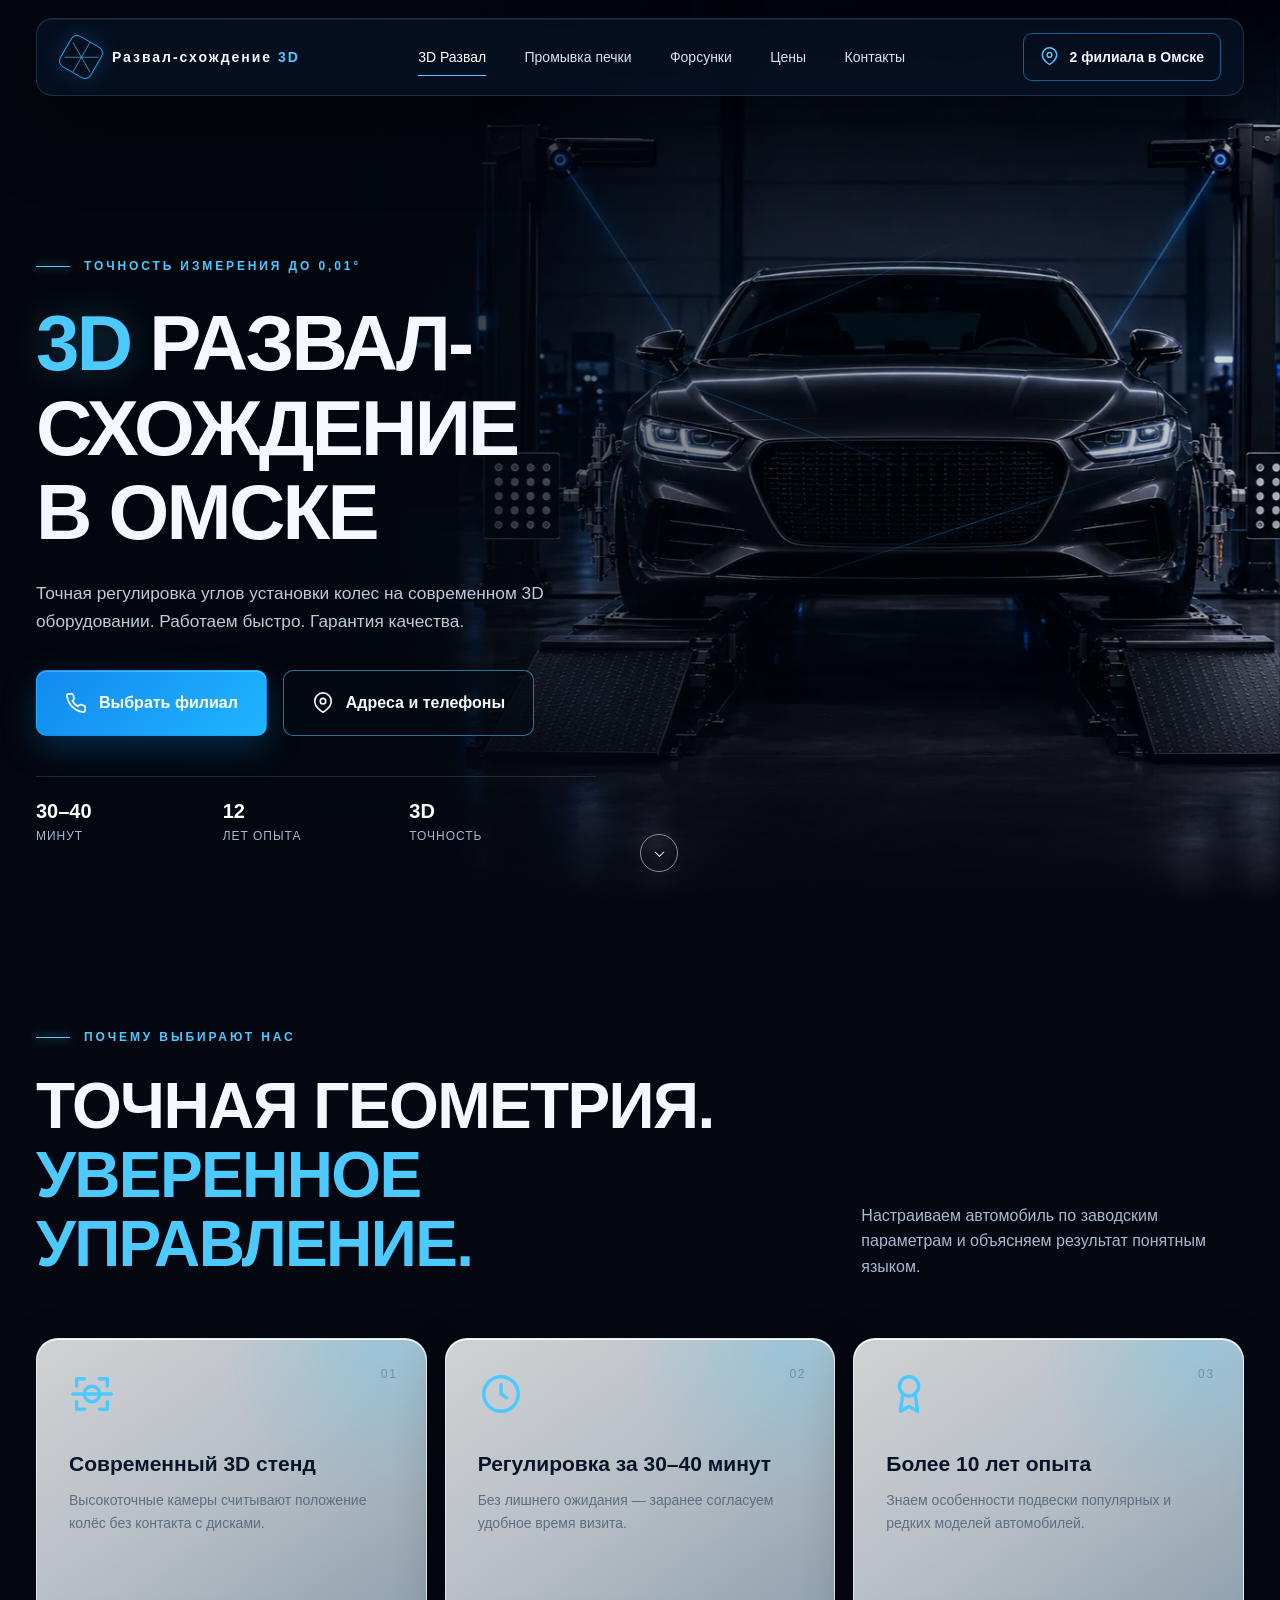
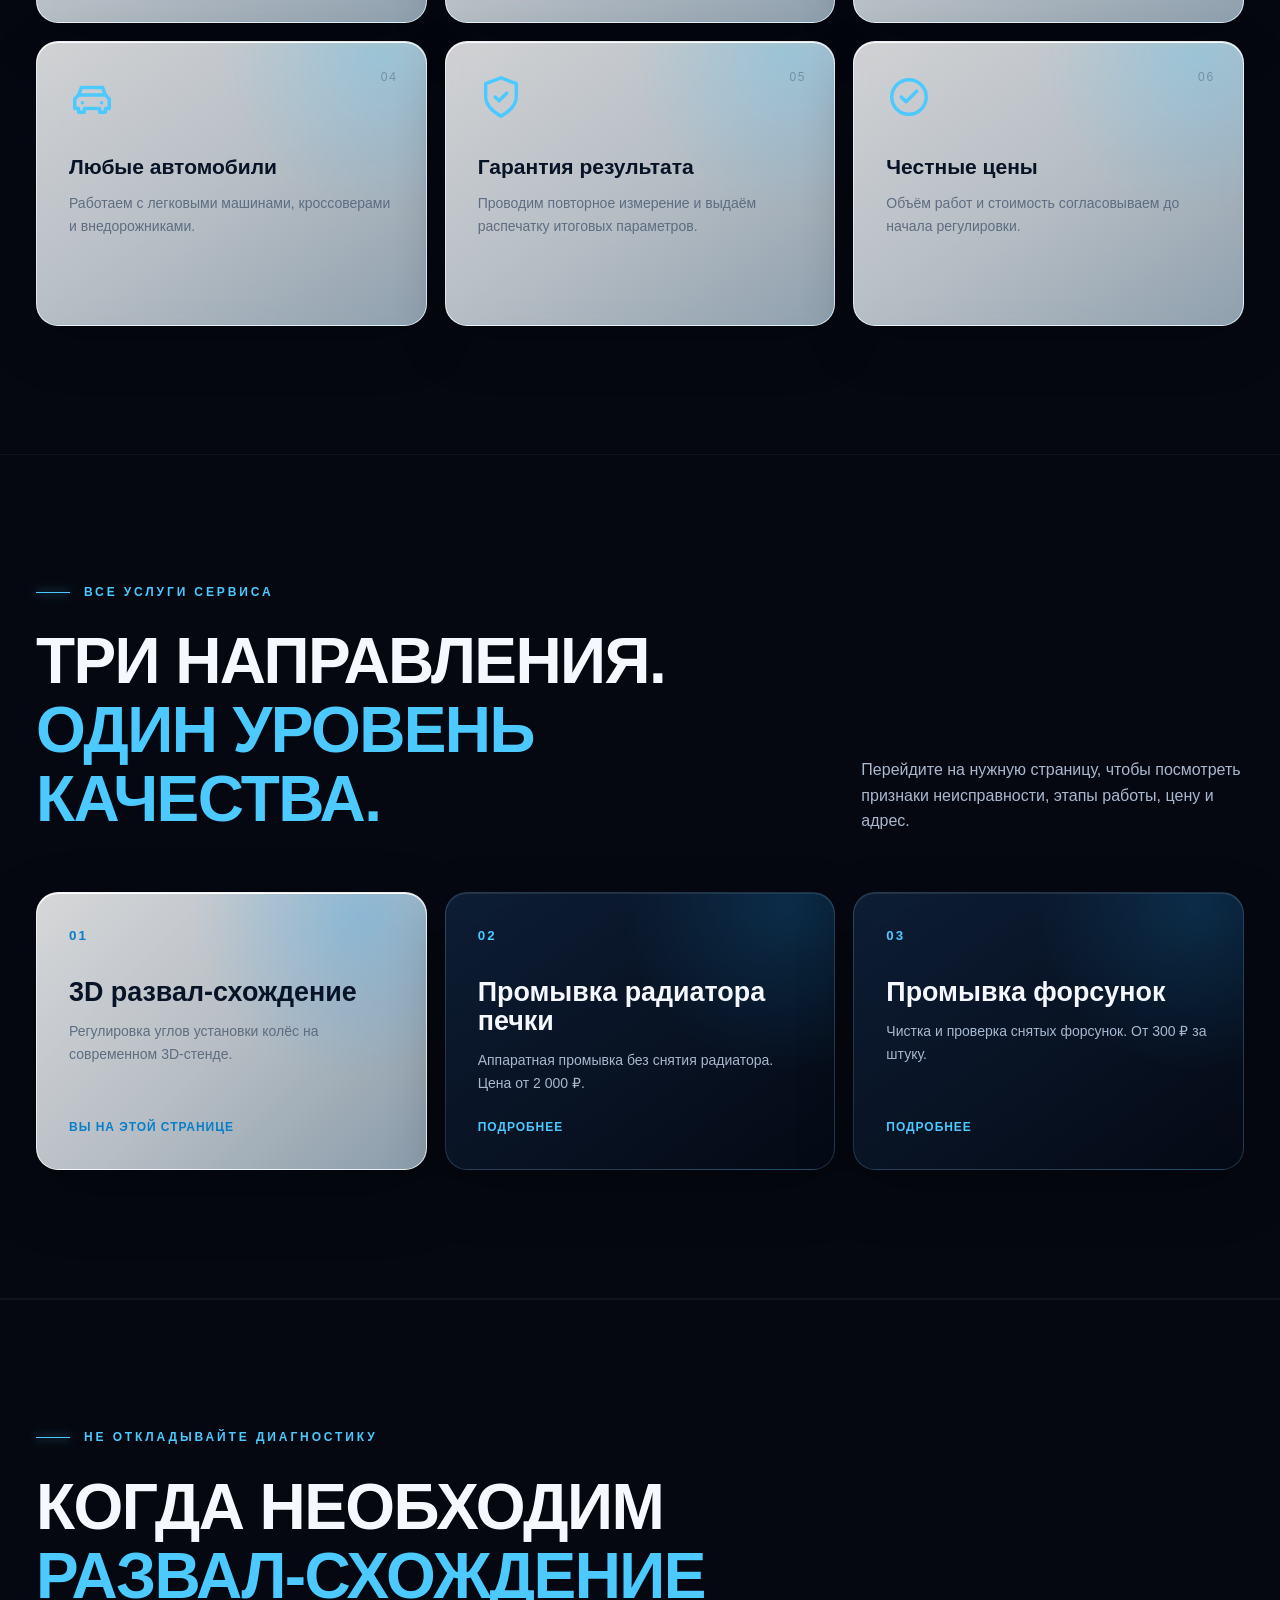
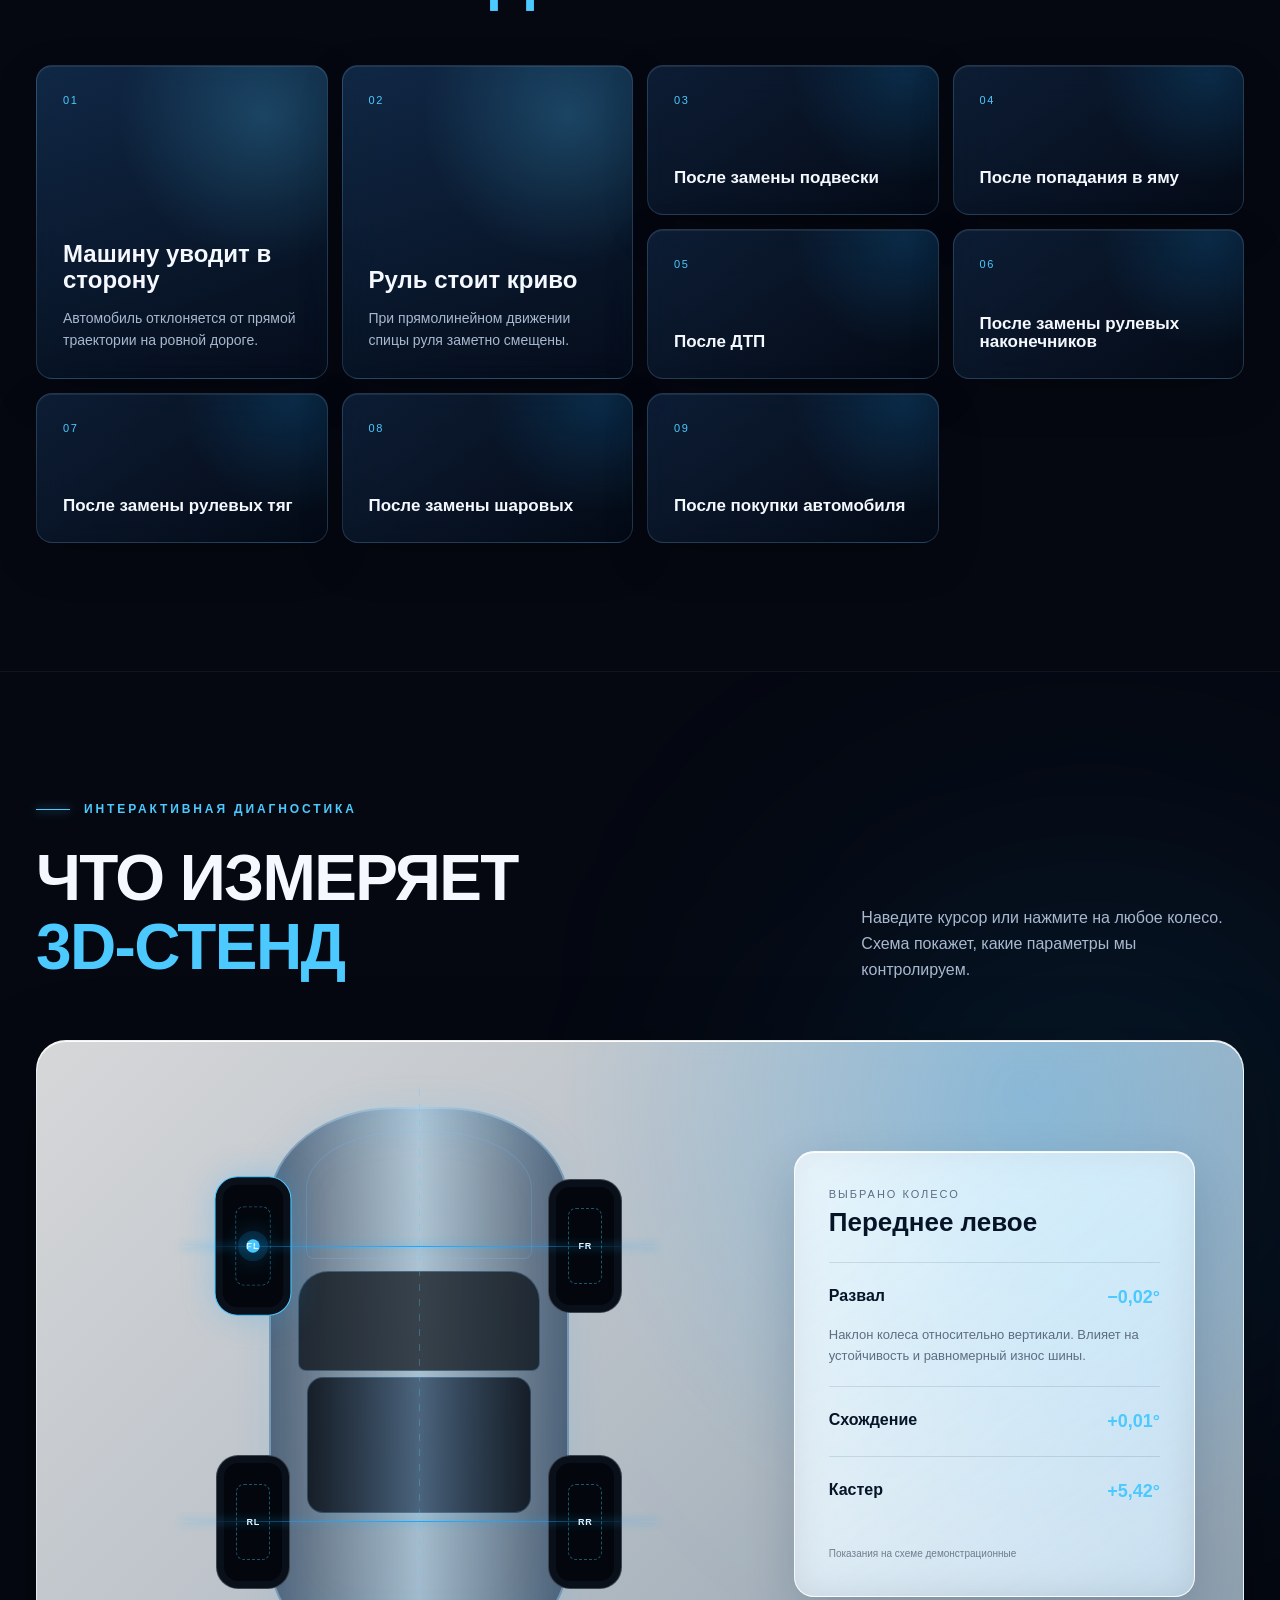
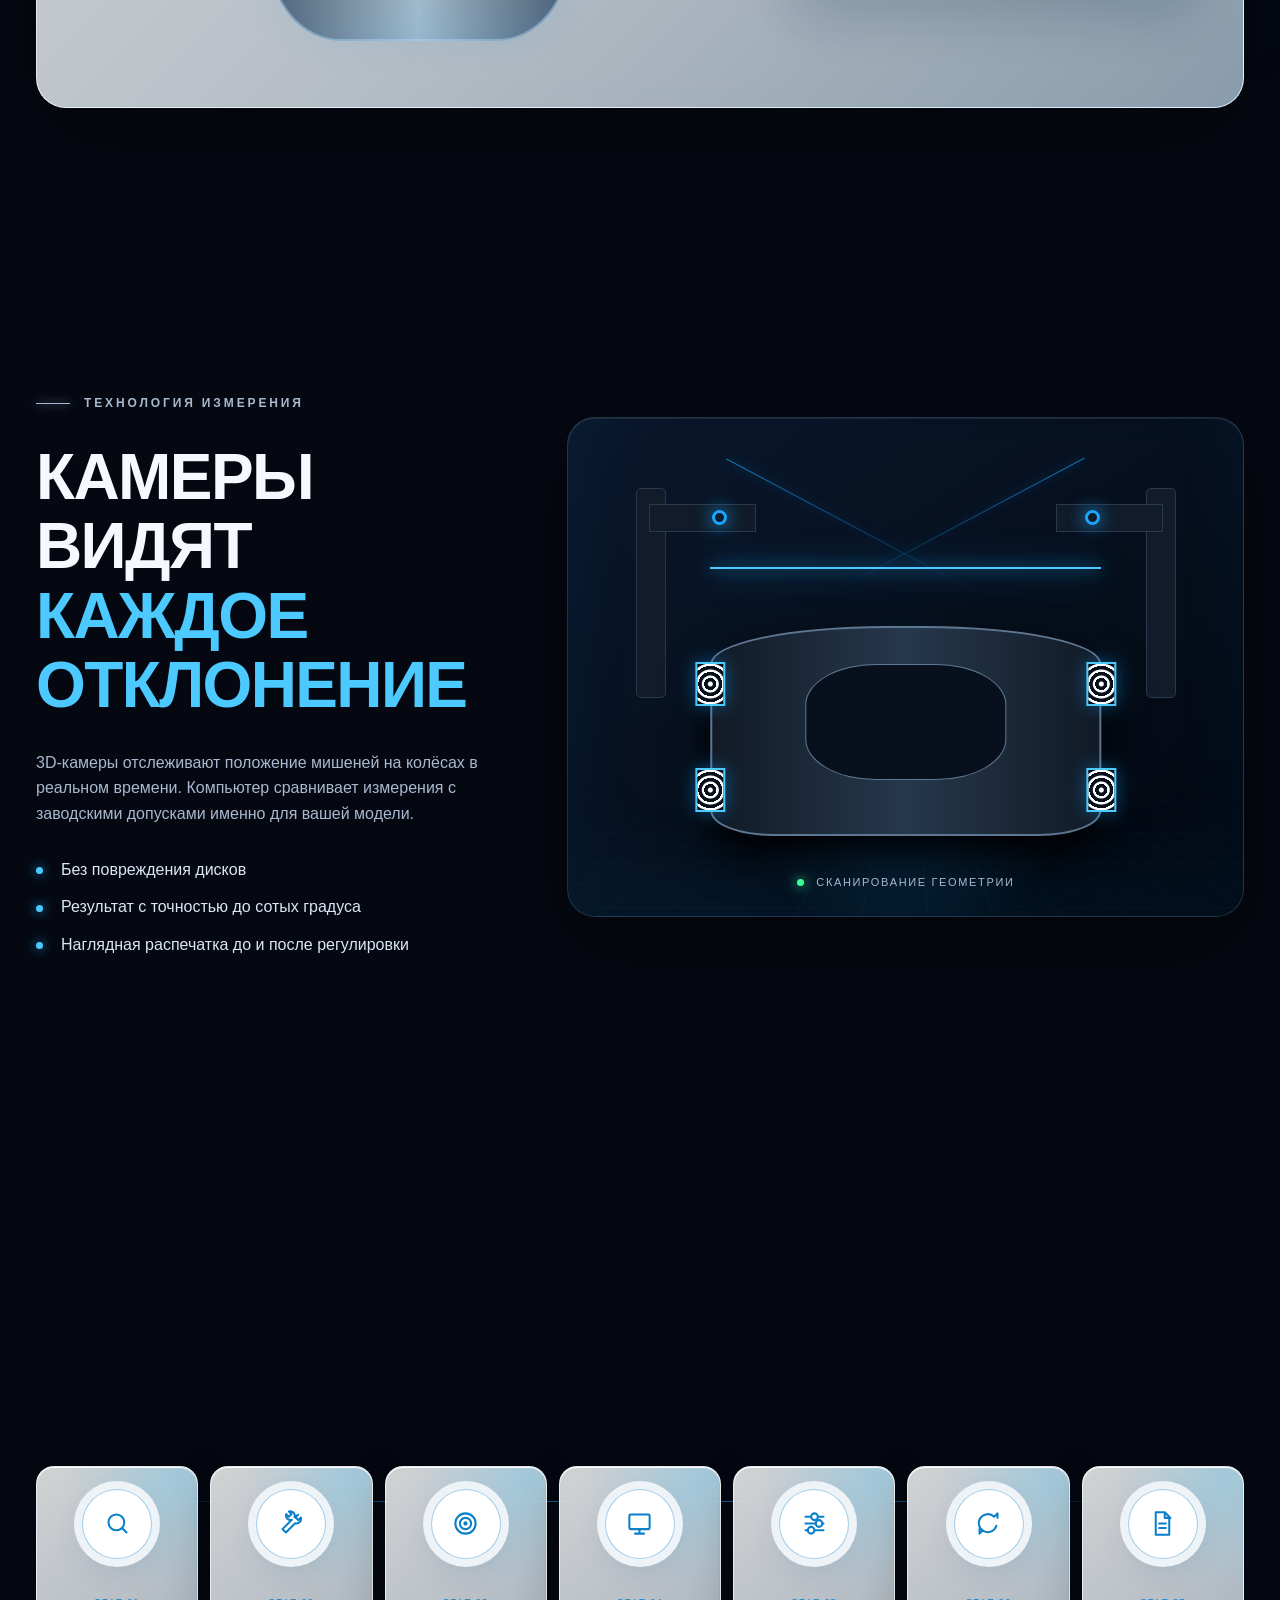
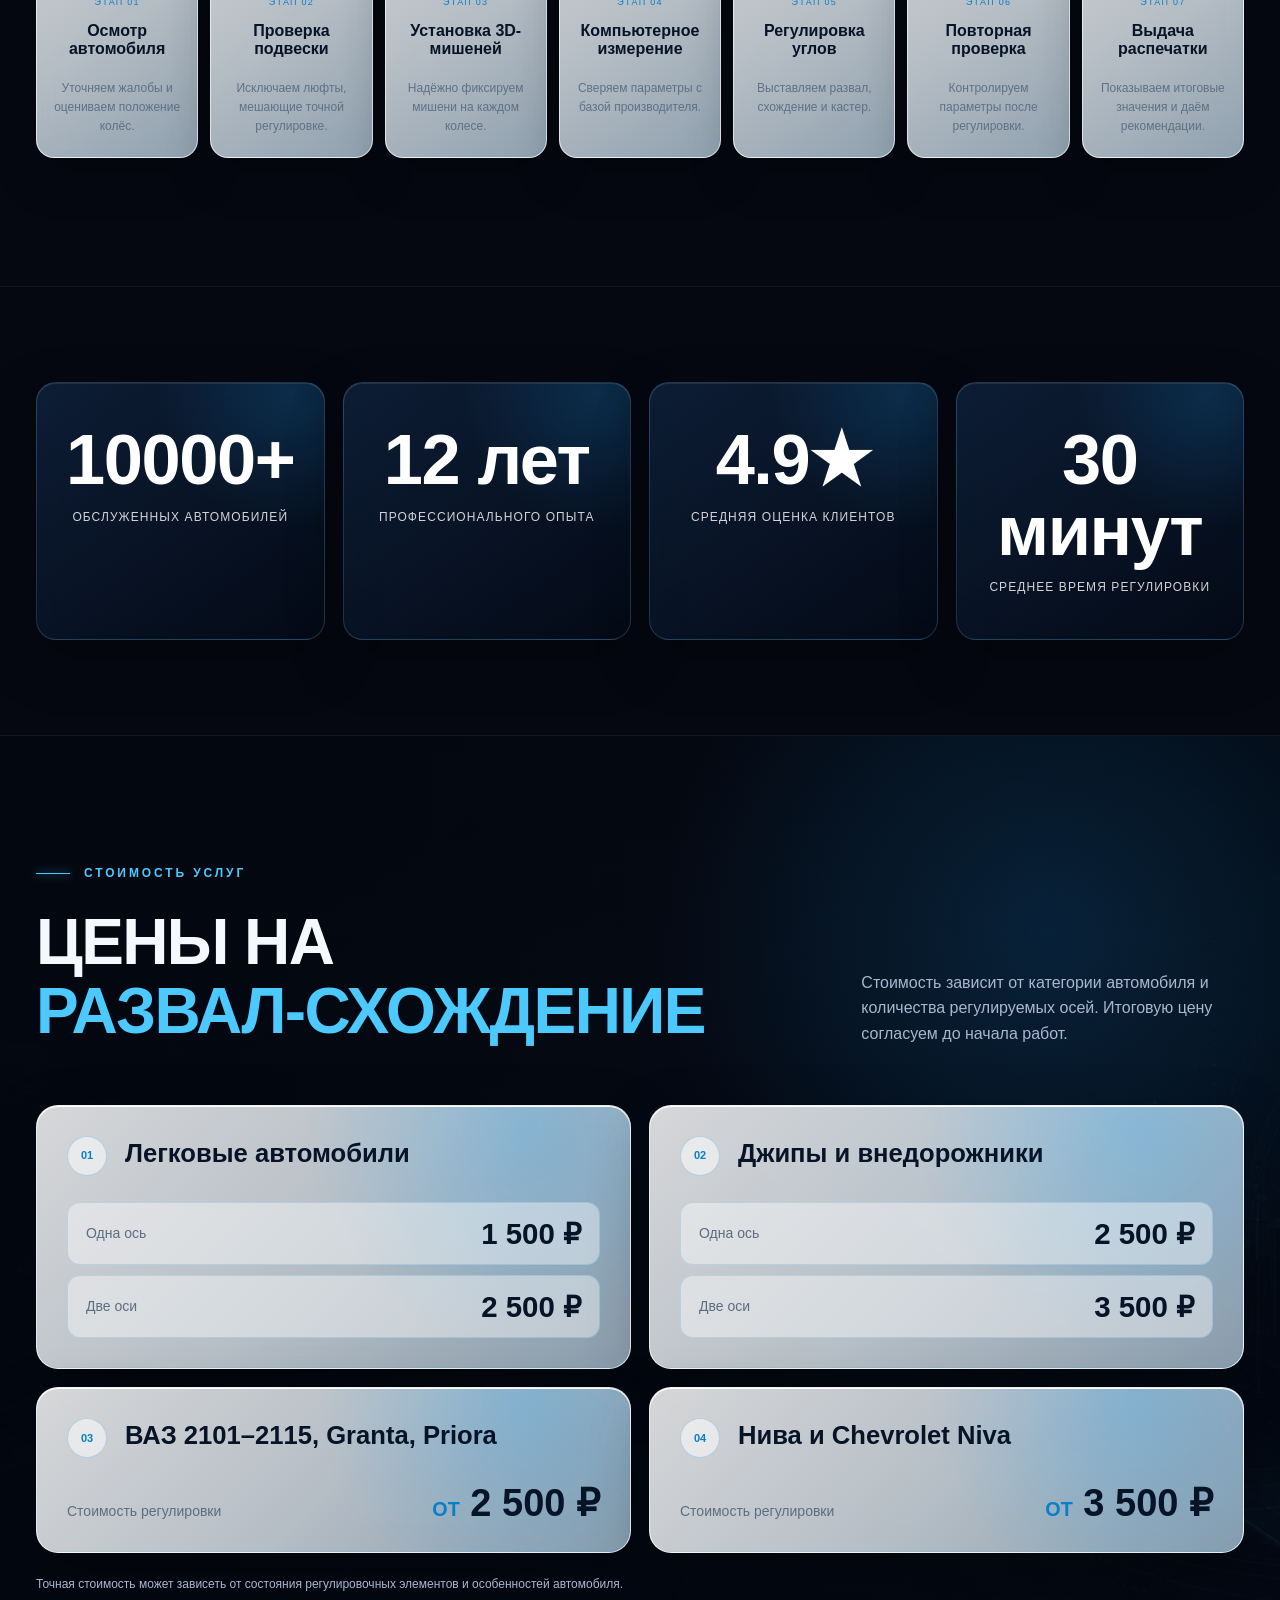
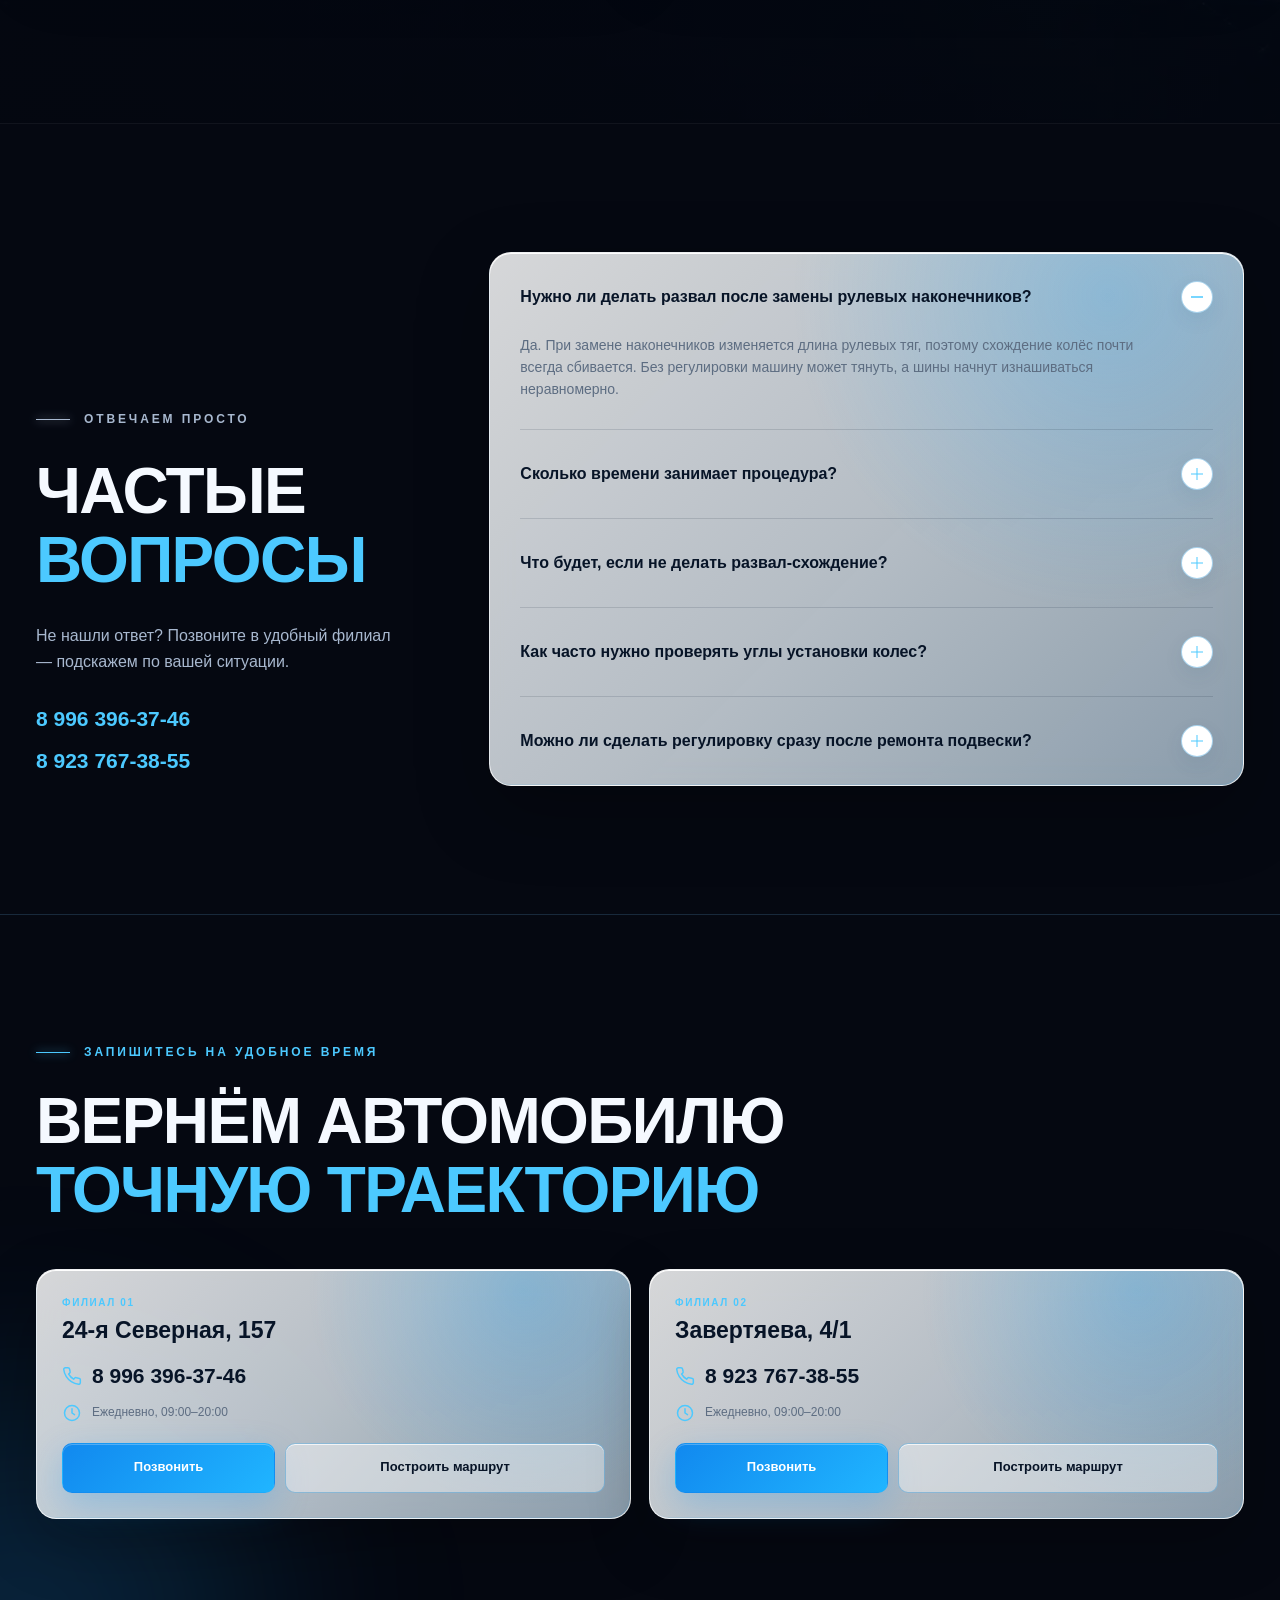
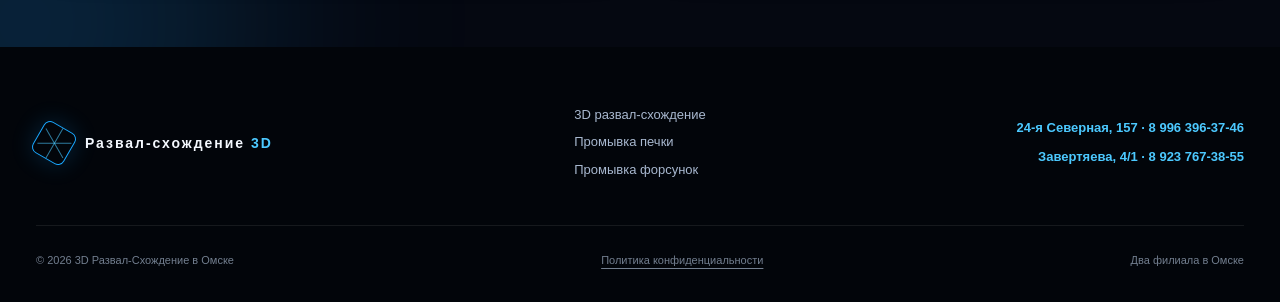
==== commit b7dffb58: "Unify business name and branch address; canonicalize www host" ====
--- a/index.html
+++ b/index.html
@@ -59,7 +59,7 @@
       {
         "@type": "AutomotiveBusiness",
         "@id": "#severnaya",
-        "name": "3D Развал-Схождение — 24-я Северная",
+        "name": "Развал-схождение 3D — 24-я Северная",
         "description": "Точная регулировка углов установки колёс на современном 3D-оборудовании.",
         "telephone": "+7-996-396-37-46",
         "address": {"@type": "PostalAddress", "addressLocality": "Омск", "addressRegion": "Омская область", "addressCountry": "RU", "streetAddress": "24-я Северная улица, 157"},
@@ -70,10 +70,10 @@
       {
         "@type": "AutomotiveBusiness",
         "@id": "#zavertyaeva",
-        "name": "3D Развал-Схождение — Завертяева",
+        "name": "Развал-схождение 3D — Завертяева",
         "description": "Точная регулировка углов установки колёс на современном 3D-оборудовании.",
         "telephone": "+7-923-767-38-55",
-        "address": {"@type": "PostalAddress", "addressLocality": "Омск", "addressRegion": "Омская область", "addressCountry": "RU", "streetAddress": "улица Завертяева, 4"},
+        "address": {"@type": "PostalAddress", "addressLocality": "Омск", "addressRegion": "Омская область", "addressCountry": "RU", "streetAddress": "улица Завертяева, 4/1"},
         "areaServed": "Омск",
         "openingHoursSpecification": [{"@type": "OpeningHoursSpecification", "dayOfWeek": ["Monday","Tuesday","Wednesday","Thursday","Friday","Saturday","Sunday"], "opens": "09:00", "closes": "20:00"}],
         "priceRange": "₽₽"
@@ -90,7 +90,7 @@
     <div class="container header-inner glass">
       <a class="brand" href="/" aria-label="На главную">
         <span class="brand-mark" aria-hidden="true"><i></i><i></i><i></i></span>
-        <span><b>3D</b> ГЕОМЕТРИЯ</span>
+        <span>Развал-схождение <b>3D</b></span>
       </a>
       <nav class="nav" id="nav" aria-label="Основная навигация">
         <a href="/" aria-current="page">3D Развал</a>
@@ -522,7 +522,7 @@
             </article>
             <article class="branch-card glass">
               <p>Филиал 02</p>
-              <h3>Завертяева, 4</h3>
+              <h3>Завертяева, 4/1</h3>
               <a class="branch-phone" href="tel:+79237673855"><svg>
                   <use href="#i-phone"></use>
                 </svg>8 923 767-38-55</a>
@@ -541,11 +541,11 @@
 
   <footer class="footer">
     <div class="container footer-top"><a class="brand" href="/"><span
-          class="brand-mark"><i></i><i></i><i></i></span><span><b>3D</b> ГЕОМЕТРИЯ</span></a>
+          class="brand-mark"><i></i><i></i><i></i></span><span>Развал-схождение <b>3D</b></span></a>
       <nav class="footer-services" aria-label="Услуги"><a href="/">3D развал-схождение</a><a
           href="/promyvka-radiatora-pechki">Промывка печки</a><a href="/promyvka-forsunok">Промывка форсунок</a></nav>
       <div class="footer-branches"><a href="tel:+79963963746">24-я Северная, 157 · 8 996 396-37-46</a><a
-          href="tel:+79237673855">Завертяева, 4 · 8 923 767-38-55</a></div>
+          href="tel:+79237673855">Завертяева, 4/1 · 8 923 767-38-55</a></div>
     </div>
     <div class="container footer-bottom"><span>© <span id="year">2026</span> 3D Развал-Схождение в Омске</span><button
         type="button" data-modal-open>Политика конфиденциальности</button><span>Два филиала в Омске</span></div>
